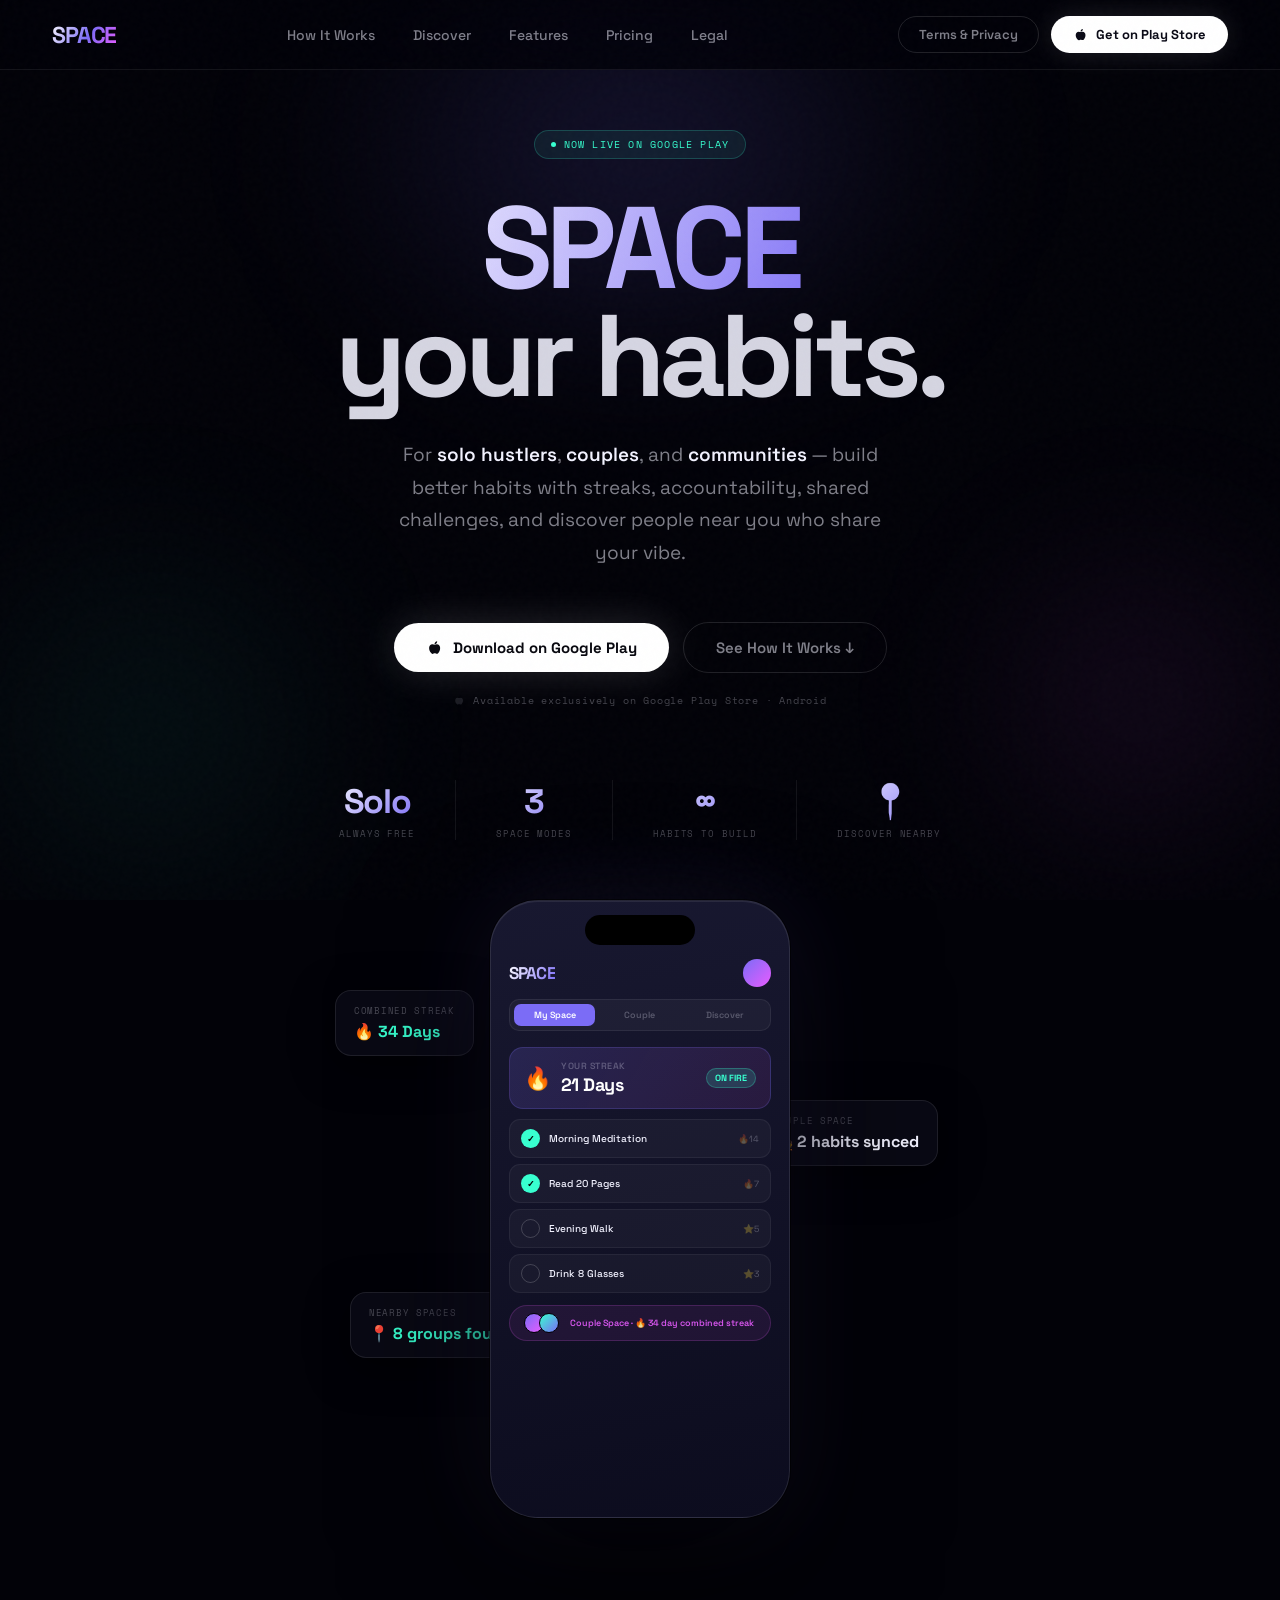
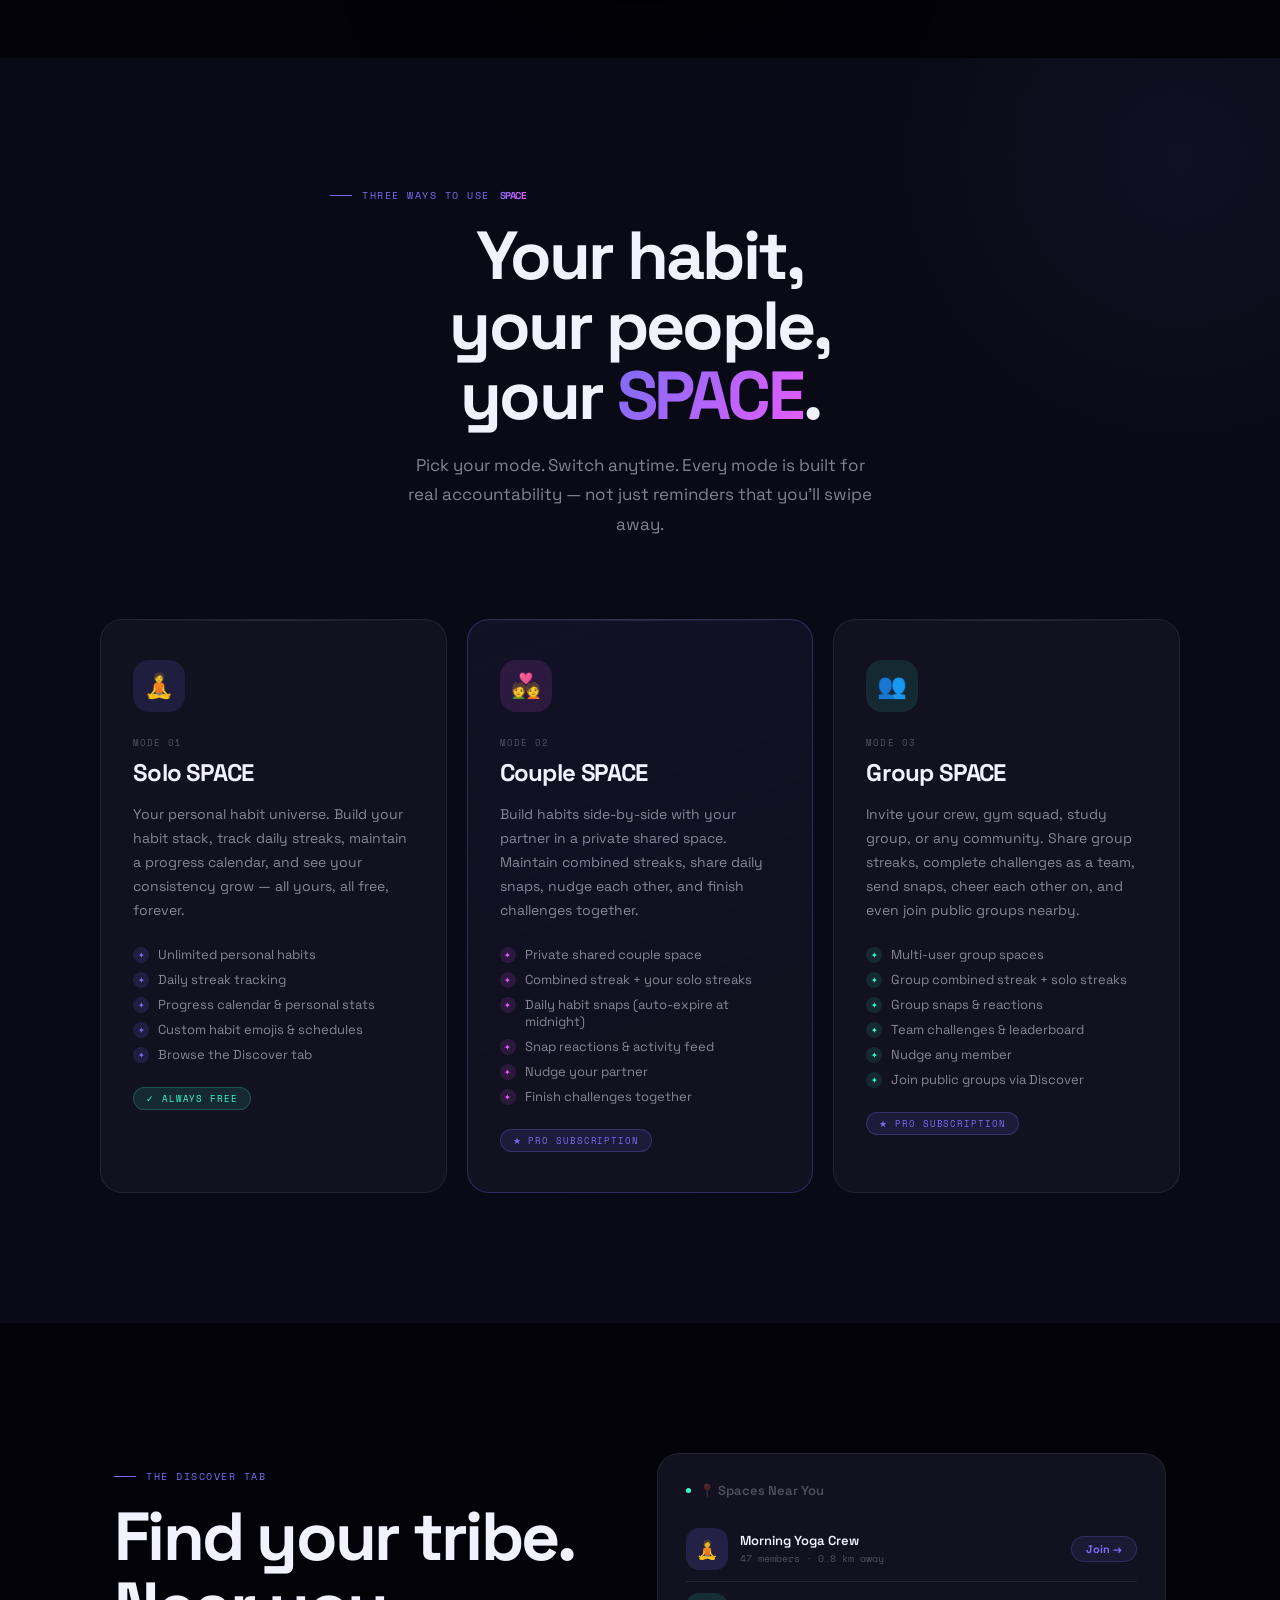
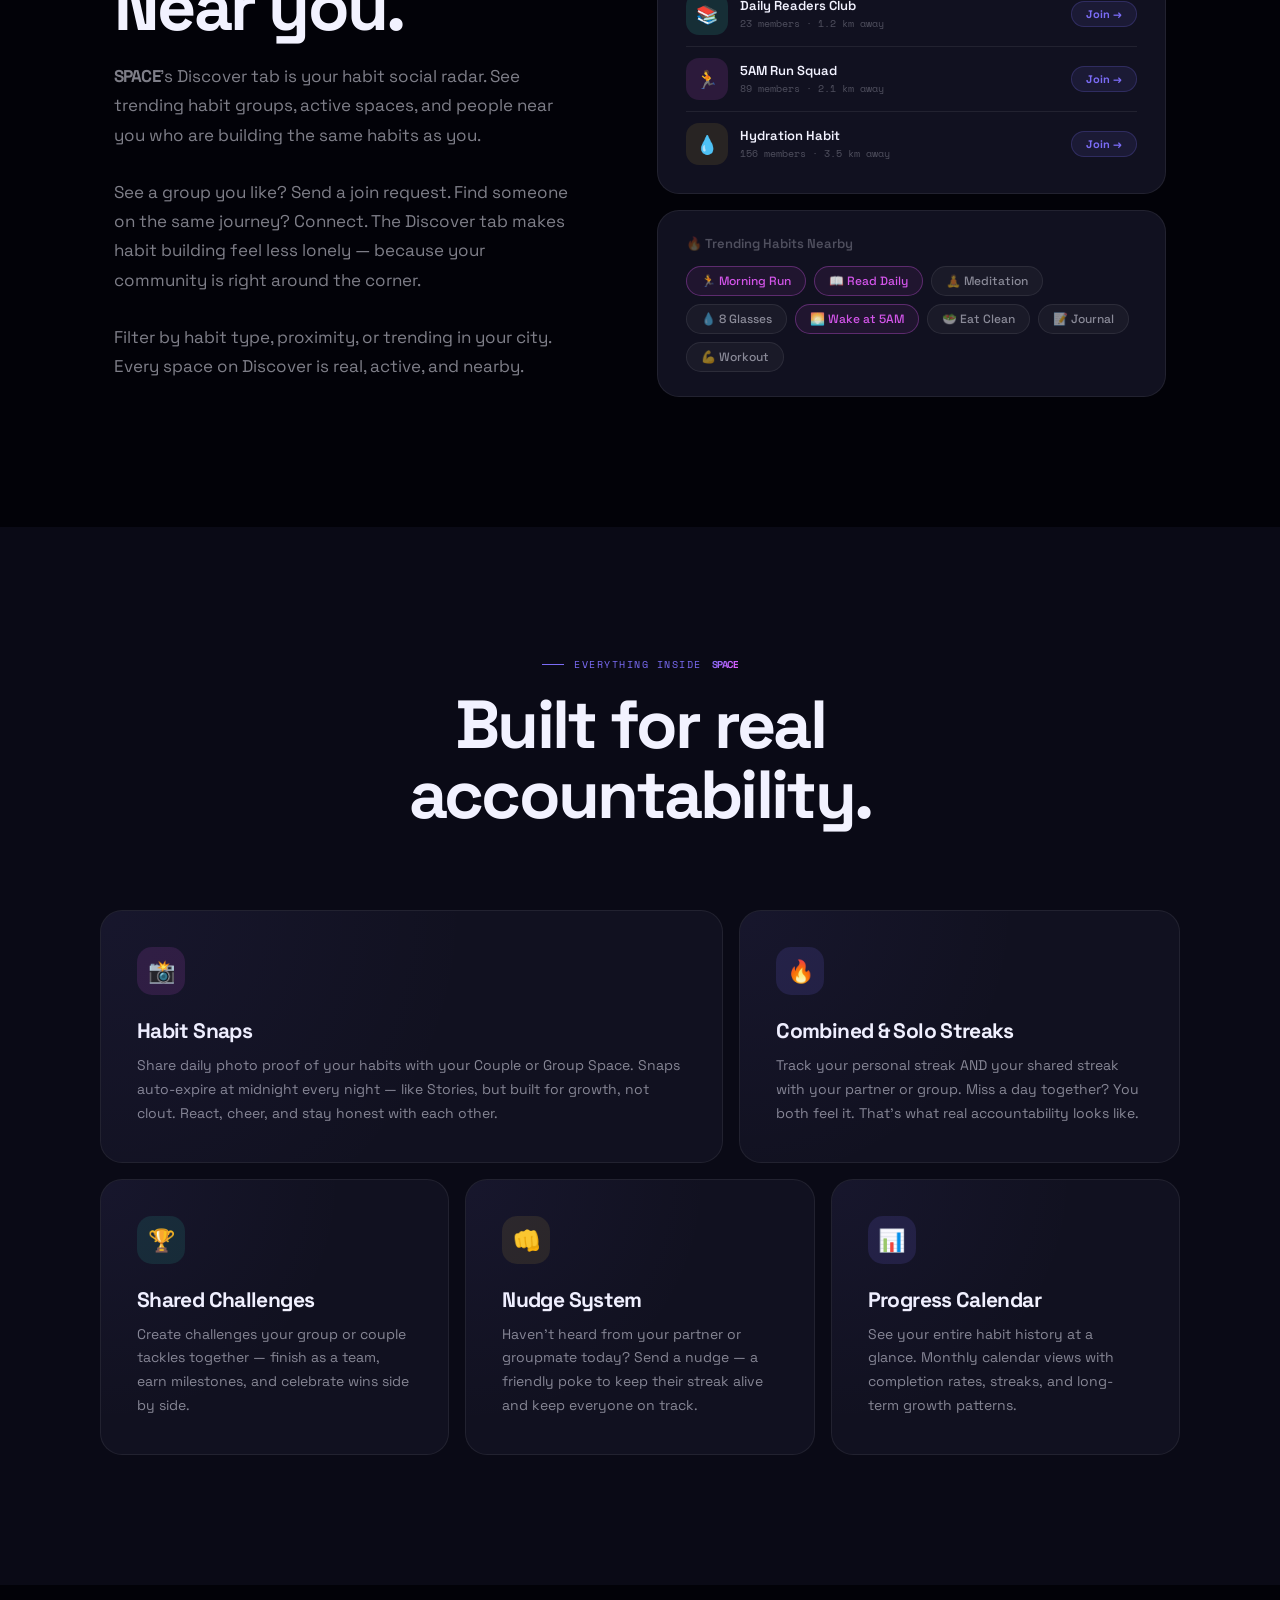
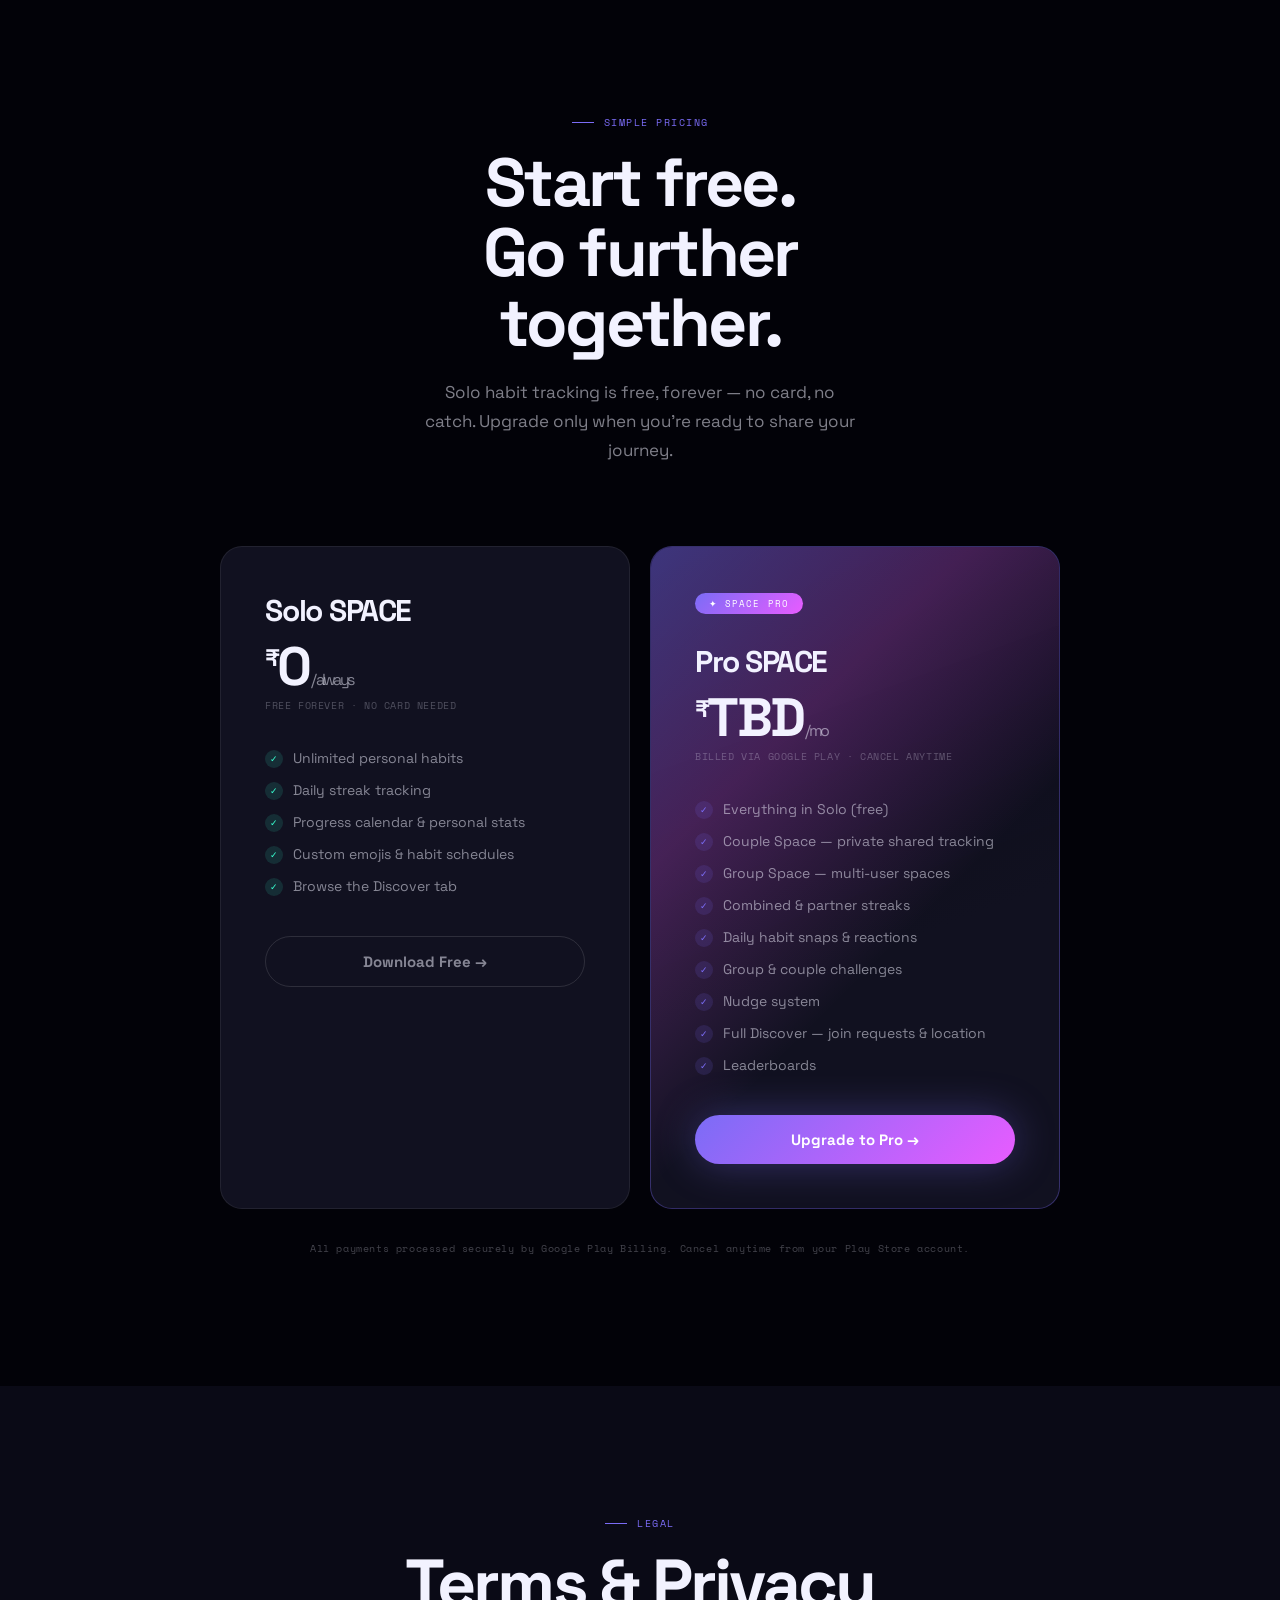
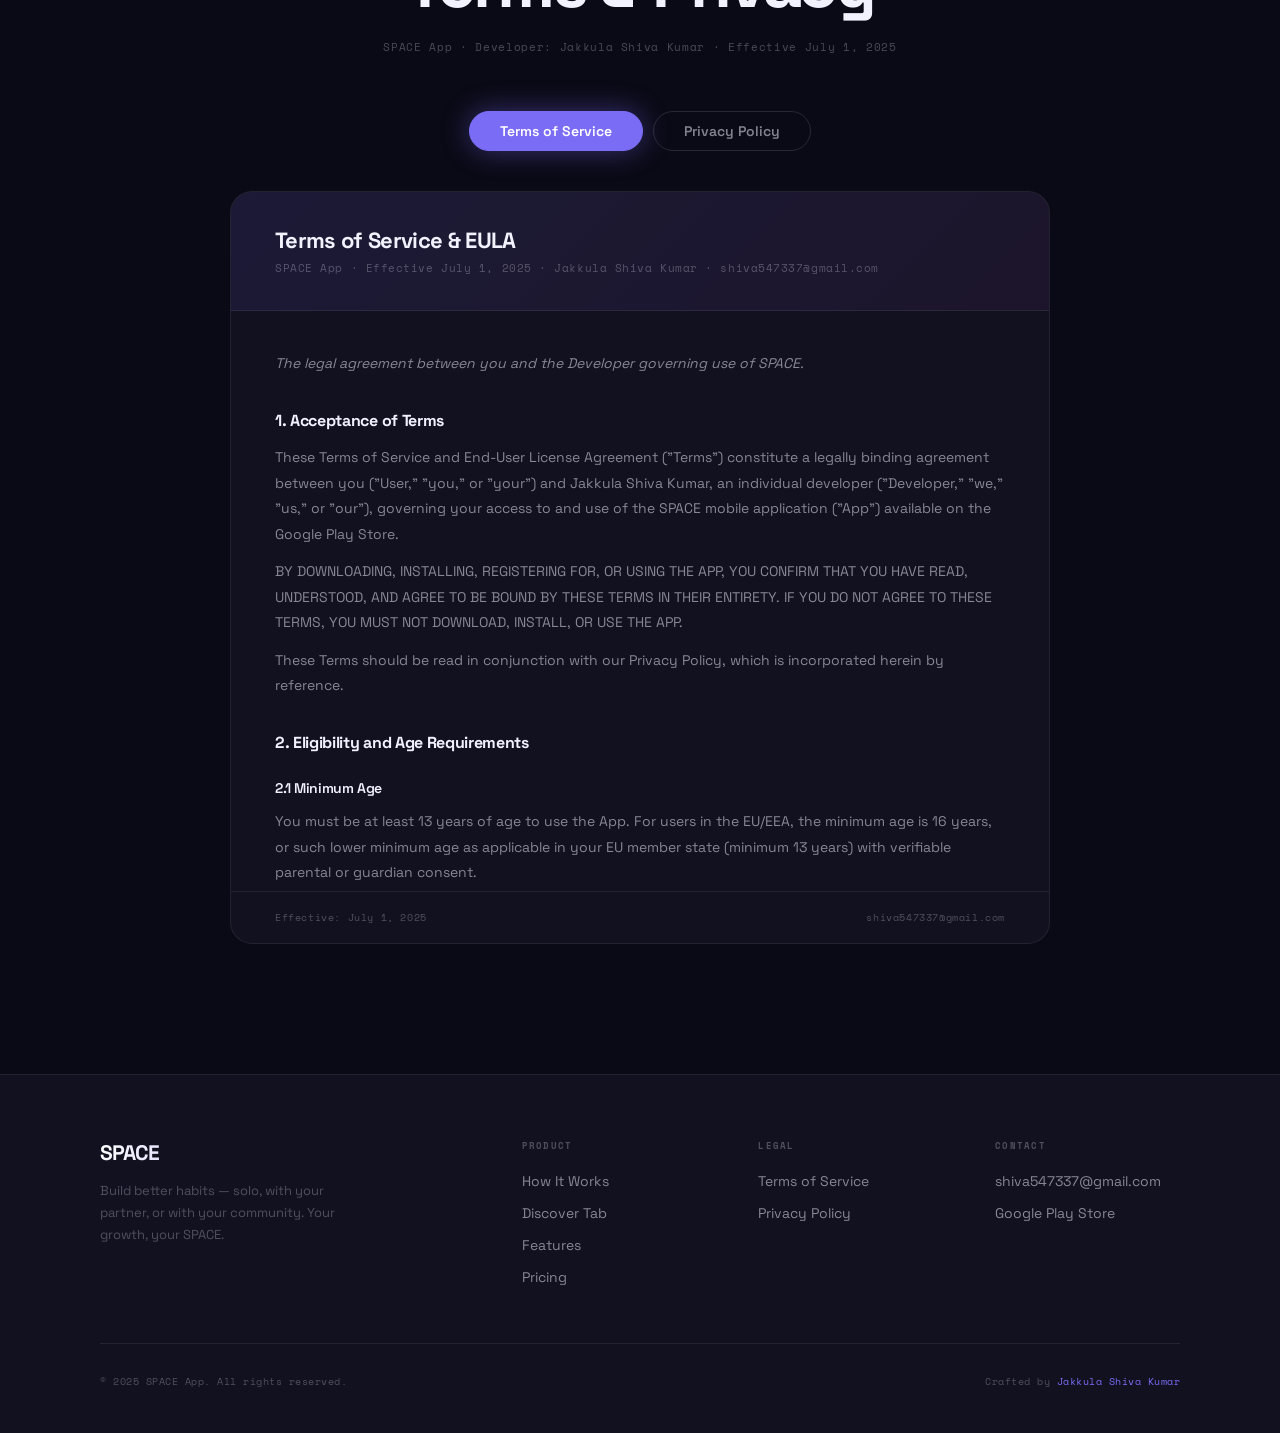
==== index.html @ 9d4ba974 "Update print statement from 'Hello' to 'Goodbye'" ====
<!DOCTYPE html>
<html lang="en">
<head>
<meta charset="UTF-8">
<meta name="viewport" content="width=device-width, initial-scale=1.0">
<title>SPACE — Your Habit Universe</title>
<link rel="preconnect" href="https://fonts.googleapis.com">
<link rel="preconnect" href="https://fonts.gstatic.com" crossorigin>
<link href="https://fonts.googleapis.com/css2?family=Space+Grotesk:wght@300;400;500;600;700&family=Space+Mono:ital,wght@0,400;0,700;1,400&display=swap" rel="stylesheet">
<style>
  :root {
    --bg: #020208;
    --surface: #0a0a16;
    --surface2: #111120;
    --surface3: #181828;
    --border: rgba(255,255,255,0.07);
    --border2: rgba(255,255,255,0.12);
    --text: #f2f2ff;
    --text-dim: rgba(242,242,255,0.52);
    --text-dimmer: rgba(242,242,255,0.28);
    --accent: #7b6cf6;
    --accent2: #e85cff;
    --accent3: #38ffd0;
    --gold: #f5c842;
    --radius: 22px;
    --nav-h: 70px;
  }
  *, *::before, *::after { box-sizing: border-box; margin: 0; padding: 0; }
  html { scroll-behavior: smooth; }
  body { background: var(--bg); color: var(--text); font-family: 'Space Grotesk', sans-serif; overflow-x: hidden; }
  body::after { content: ''; position: fixed; inset: 0; background-image: url("data:image/svg+xml,%3Csvg viewBox='0 0 200 200' xmlns='http://www.w3.org/2000/svg'%3E%3Cfilter id='n'%3E%3CfeTurbulence type='fractalNoise' baseFrequency='0.9' numOctaves='4' stitchTiles='stitch'/%3E%3C/filter%3E%3Crect width='100%25' height='100%25' filter='url(%23n)' opacity='0.04'/%3E%3C/svg%3E"); pointer-events: none; z-index: 9999; opacity: 0.45; }
  h1,h2,h3,h4 { font-family: 'Space Grotesk', sans-serif; letter-spacing: -0.03em; }
  .brand { font-family: 'Space Grotesk', sans-serif; font-weight: 700; letter-spacing: -0.05em; }
  .mono { font-family: 'Space Mono', monospace; }

  /* NAV */
  nav { position: fixed; top: 0; left: 0; right: 0; z-index: 800; height: var(--nav-h); display: flex; align-items: center; justify-content: space-between; padding: 0 52px; background: rgba(2,2,8,0.78); backdrop-filter: blur(28px) saturate(1.6); border-bottom: 1px solid var(--border); transition: background 0.3s; }
  .nav-logo { font-family: 'Space Grotesk', sans-serif; font-size: 23px; font-weight: 700; letter-spacing: -0.05em; text-decoration: none; background: linear-gradient(120deg,#fff 0%,var(--accent) 55%,var(--accent2) 100%); -webkit-background-clip: text; -webkit-text-fill-color: transparent; background-clip: text; }
  .nav-links { display: flex; gap: 38px; list-style: none; }
  .nav-links a { font-size: 14px; font-weight: 500; color: var(--text-dim); text-decoration: none; transition: color 0.2s; }
  .nav-links a:hover { color: var(--text); }
  .nav-right { display: flex; align-items: center; gap: 12px; }
  .btn-outline { font-family: 'Space Grotesk', sans-serif; font-size: 13px; font-weight: 600; color: var(--text-dim); background: transparent; border: 1px solid var(--border2); padding: 9px 20px; border-radius: 50px; cursor: pointer; text-decoration: none; transition: all 0.2s; }
  .btn-outline:hover { color: var(--text); border-color: rgba(255,255,255,0.28); }
  .btn-gplay { font-family: 'Space Grotesk', sans-serif; font-size: 13px; font-weight: 700; display: inline-flex; align-items: center; gap: 8px; background: #fff; color: #0a0a16; padding: 10px 22px; border-radius: 50px; text-decoration: none; border: none; cursor: pointer; transition: all 0.22s; box-shadow: 0 0 28px rgba(255,255,255,0.12); }
  .btn-gplay:hover { transform: translateY(-1px); box-shadow: 0 6px 36px rgba(255,255,255,0.2); }

  /* HERO */
  .hero { min-height: 100vh; display: flex; flex-direction: column; align-items: center; justify-content: center; text-align: center; padding: 130px 24px 60px; position: relative; overflow: hidden; }
  .orb { position: absolute; border-radius: 50%; filter: blur(80px); pointer-events: none; }
  .orb1 { width: 700px; height: 500px; top: -100px; left: 50%; transform: translateX(-50%); background: radial-gradient(ellipse, rgba(123,108,246,0.18) 0%, transparent 70%); }
  .orb2 { width: 500px; height: 500px; bottom: -80px; left: -100px; background: radial-gradient(circle, rgba(56,255,208,0.07) 0%, transparent 70%); }
  .orb3 { width: 400px; height: 400px; bottom: 0; right: -60px; background: radial-gradient(circle, rgba(232,92,255,0.1) 0%, transparent 70%); }
  .hero-pill { display: inline-flex; align-items: center; gap: 8px; font-family: 'Space Mono', monospace; font-size: 10px; letter-spacing: 0.12em; text-transform: uppercase; color: var(--accent3); background: rgba(56,255,208,0.07); border: 1px solid rgba(56,255,208,0.2); padding: 6px 16px; border-radius: 50px; margin-bottom: 36px; animation: fadeUp 0.7s ease both; }
  .hero-pill .blink { width: 5px; height: 5px; border-radius: 50%; background: var(--accent3); animation: blink 2s ease infinite; }
  .hero-h1 { font-family: 'Space Grotesk', sans-serif; font-size: clamp(58px, 9.5vw, 116px); font-weight: 700; line-height: 0.93; letter-spacing: -0.05em; margin-bottom: 28px; animation: fadeUp 0.7s 0.08s ease both; }
  .hero-h1 .word-space { font-family: 'Space Grotesk', sans-serif; font-weight: 700; display: block; background: linear-gradient(110deg,#fff 0%,var(--accent) 45%,var(--accent2) 80%,var(--accent3) 100%); background-size: 200% auto; -webkit-background-clip: text; -webkit-text-fill-color: transparent; background-clip: text; animation: shimmer 5s linear infinite; }
  .hero-h1 .word-rest { display: block; color: rgba(242,242,255,0.88); }
  .hero-sub { font-family: 'Space Grotesk', sans-serif; font-size: clamp(16px, 2vw, 19px); font-weight: 400; color: var(--text-dim); line-height: 1.72; max-width: 520px; margin-bottom: 52px; animation: fadeUp 0.7s 0.16s ease both; }
  .hero-sub strong { color: var(--text); font-weight: 600; }
  .hero-actions { display: flex; align-items: center; gap: 14px; flex-wrap: wrap; justify-content: center; animation: fadeUp 0.7s 0.22s ease both; margin-bottom: 20px; }
  .btn-hero-main { display: inline-flex; align-items: center; gap: 10px; font-family: 'Space Grotesk', sans-serif; font-size: 15px; font-weight: 700; background: #fff; color: #08080f; padding: 15px 32px; border-radius: 50px; text-decoration: none; border: none; cursor: pointer; transition: all 0.22s; box-shadow: 0 0 40px rgba(255,255,255,0.14); }
  .btn-hero-main:hover { transform: translateY(-2px); box-shadow: 0 8px 48px rgba(255,255,255,0.22); }
  .btn-hero-ghost { display: inline-flex; align-items: center; gap: 8px; font-family: 'Space Grotesk', sans-serif; font-size: 15px; font-weight: 600; color: var(--text-dim); background: transparent; border: 1px solid var(--border2); padding: 15px 32px; border-radius: 50px; text-decoration: none; cursor: pointer; transition: all 0.2s; }
  .btn-hero-ghost:hover { color: var(--text); border-color: rgba(255,255,255,0.25); }
  .platform-note { font-family: 'Space Mono', monospace; font-size: 10px; color: var(--text-dimmer); letter-spacing: 0.08em; animation: fadeUp 0.7s 0.28s ease both; margin-bottom: 72px; display: flex; align-items: center; gap: 8px; }
  .hero-stats { display: flex; align-items: center; animation: fadeUp 0.7s 0.34s ease both; }
  .hstat { text-align: center; padding: 0 40px; }
  .hstat:not(:last-child) { border-right: 1px solid var(--border); }
  .hstat-num { font-family: 'Space Grotesk', sans-serif; font-size: 34px; font-weight: 700; letter-spacing: -0.04em; background: linear-gradient(135deg,var(--text),var(--accent)); -webkit-background-clip: text; -webkit-text-fill-color: transparent; background-clip: text; margin-bottom: 4px; }
  .hstat-label { font-family: 'Space Mono', monospace; font-size: 9px; color: var(--text-dimmer); letter-spacing: 0.1em; text-transform: uppercase; }

  /* PHONE SHOWCASE */
  .showcase { padding: 0 24px 140px; display: flex; justify-content: center; position: relative; overflow: visible; }
  .showcase-wrap { position: relative; width: 300px; }
  .phone { width: 300px; height: 618px; background: linear-gradient(170deg,#181830 0%,#0c0c1e 100%); border-radius: 48px; border: 1.5px solid rgba(255,255,255,0.1); box-shadow: 0 0 0 1px rgba(0,0,0,0.6), 0 50px 140px rgba(0,0,0,0.85), 0 0 100px rgba(123,108,246,0.12), inset 0 1px 0 rgba(255,255,255,0.08); overflow: hidden; position: relative; animation: floatPhone 7s ease-in-out infinite; }
  .notch { position: absolute; top: 14px; left: 50%; transform: translateX(-50%); width: 110px; height: 30px; background: #000; border-radius: 20px; z-index: 10; }
  .screen { padding: 58px 18px 20px; height: 100%; display: flex; flex-direction: column; gap: 10px; }
  .s-topbar { display: flex; align-items: center; justify-content: space-between; margin-bottom: 2px; }
  .s-logo { font-family: 'Space Grotesk', sans-serif; font-size: 17px; font-weight: 700; letter-spacing: -0.05em; background: linear-gradient(120deg,#fff,var(--accent)); -webkit-background-clip: text; -webkit-text-fill-color: transparent; background-clip: text; }
  .s-av { width: 28px; height: 28px; border-radius: 50%; background: linear-gradient(135deg,var(--accent),var(--accent2)); }
  .s-tabs { display: flex; gap: 4px; background: rgba(255,255,255,0.04); border: 1px solid var(--border); border-radius: 10px; padding: 4px; margin-bottom: 6px; }
  .s-tab { flex: 1; text-align: center; font-size: 9px; font-weight: 600; padding: 5px 0; border-radius: 7px; color: var(--text-dimmer); }
  .s-tab.active { background: var(--accent); color: #fff; }
  .s-streak { display: flex; align-items: center; gap: 10px; background: linear-gradient(120deg,rgba(123,108,246,0.18),rgba(232,92,255,0.1)); border: 1px solid rgba(123,108,246,0.22); border-radius: 14px; padding: 12px 14px; }
  .s-streak-icon { font-size: 22px; }
  .s-streak-text { flex: 1; }
  .s-streak-label { font-size: 9px; color: var(--text-dimmer); font-weight: 600; letter-spacing: 0.06em; margin-bottom: 1px; }
  .s-streak-val { font-family: 'Space Grotesk', sans-serif; font-size: 18px; font-weight: 700; color: #fff; letter-spacing: -0.03em; }
  .s-streak-badge { font-size: 9px; font-weight: 700; background: rgba(56,255,208,0.15); color: var(--accent3); border: 1px solid rgba(56,255,208,0.25); padding: 3px 8px; border-radius: 20px; }
  .s-habits { display: flex; flex-direction: column; gap: 6px; }
  .s-habit { display: flex; align-items: center; gap: 9px; background: rgba(255,255,255,0.035); border: 1px solid rgba(255,255,255,0.055); border-radius: 11px; padding: 9px 11px; }
  .s-hcheck { width: 19px; height: 19px; border-radius: 50%; display: flex; align-items: center; justify-content: center; font-size: 9px; flex-shrink: 0; }
  .s-hcheck.done { background: var(--accent3); color: #000; font-weight: 700; }
  .s-hcheck.todo { border: 1.5px solid rgba(255,255,255,0.18); }
  .s-hname { font-size: 10px; font-weight: 500; flex: 1; }
  .s-hstreak { font-size: 9px; color: var(--text-dimmer); }
  .s-couple { display: flex; align-items: center; gap: 8px; background: rgba(232,92,255,0.08); border: 1px solid rgba(232,92,255,0.18); border-radius: 50px; padding: 7px 14px; margin-top: 2px; }
  .s-cavs { display: flex; }
  .s-cav { width: 20px; height: 20px; border-radius: 50%; border: 1.5px solid var(--bg); margin-right: -5px; }
  .cav1 { background: linear-gradient(135deg,var(--accent),var(--accent2)); }
  .cav2 { background: linear-gradient(135deg,var(--accent3),var(--accent)); }
  .s-ctext { font-size: 9px; color: rgba(232,92,255,0.9); font-weight: 600; margin-left: 8px; }
  .fc { position: absolute; background: rgba(10,10,22,0.92); backdrop-filter: blur(20px); border: 1px solid rgba(255,255,255,0.09); border-radius: 16px; padding: 13px 18px; white-space: nowrap; box-shadow: 0 10px 40px rgba(0,0,0,0.5); }
  .fc-l { font-family: 'Space Mono', monospace; font-size: 9px; color: var(--text-dimmer); letter-spacing: 0.08em; margin-bottom: 4px; text-transform: uppercase; }
  .fc-v { font-family: 'Space Grotesk', sans-serif; font-size: 16px; font-weight: 700; color: var(--text); }
  .fc-v .em { color: var(--accent3); }
  .fc-v .emp { color: var(--accent2); }
  .fc1 { left: -155px; top: 90px; animation: floatPhone 5s 0.4s ease-in-out infinite; }
  .fc2 { right: -148px; top: 200px; animation: floatPhone 5.5s 0.9s ease-in-out infinite; }
  .fc3 { left: -140px; bottom: 160px; animation: floatPhone 6s 1.4s ease-in-out infinite; }

  /* SECTION SHARED */
  .section-tag { font-family: 'Space Mono', monospace; font-size: 10px; letter-spacing: 0.15em; text-transform: uppercase; color: var(--accent); display: flex; align-items: center; gap: 10px; margin-bottom: 18px; }
  .section-tag::before { content: ''; width: 22px; height: 1px; background: var(--accent); display: block; }
  .section-h { font-family: 'Space Grotesk', sans-serif; font-size: clamp(36px, 5.5vw, 68px); font-weight: 700; line-height: 1.03; letter-spacing: -0.04em; margin-bottom: 20px; }
  .section-p { font-family: 'Space Grotesk', sans-serif; font-size: 17px; line-height: 1.72; color: var(--text-dim); }
  .reveal { opacity: 0; transform: translateY(28px); transition: opacity 0.85s ease, transform 0.85s ease; }
  .reveal.in { opacity: 1; transform: translateY(0); }

  /* MODES */
  .modes { padding: 130px 24px; background: var(--surface); position: relative; overflow: hidden; }
  .modes::before { content: ''; position: absolute; top: -200px; right: -200px; width: 600px; height: 600px; border-radius: 50%; background: radial-gradient(circle,rgba(123,108,246,0.06) 0%,transparent 70%); pointer-events: none; }
  .modes-header { text-align: center; max-width: 620px; margin: 0 auto 80px; }
  .modes-grid { display: grid; grid-template-columns: repeat(3, 1fr); gap: 20px; max-width: 1080px; margin: 0 auto; }
  .mode-card { background: var(--surface2); border: 1px solid var(--border); border-radius: var(--radius); padding: 40px 32px; position: relative; overflow: hidden; transition: border-color 0.3s, transform 0.3s; }
  .mode-card:hover { border-color: rgba(123,108,246,0.28); transform: translateY(-3px); }
  .mode-card::after { content: ''; position: absolute; top: 0; left: 0; right: 0; height: 1px; background: linear-gradient(90deg,transparent,rgba(255,255,255,0.1),transparent); }
  .mode-card.featured { border-color: rgba(123,108,246,0.3); background: linear-gradient(160deg,rgba(123,108,246,0.07) 0%,var(--surface2) 70%); }
  .mode-icon { width: 52px; height: 52px; border-radius: 16px; display: flex; align-items: center; justify-content: center; font-size: 24px; margin-bottom: 24px; }
  .mi-p { background: rgba(123,108,246,0.14); }
  .mi-c { background: rgba(232,92,255,0.12); }
  .mi-g { background: rgba(56,255,208,0.1); }
  .mode-tag { font-family: 'Space Mono', monospace; font-size: 9px; letter-spacing: 0.12em; text-transform: uppercase; color: var(--text-dimmer); margin-bottom: 8px; }
  .mode-name { font-family: 'Space Grotesk', sans-serif; font-size: 24px; font-weight: 700; letter-spacing: -0.03em; margin-bottom: 14px; }
  .mode-desc { font-family: 'Space Grotesk', sans-serif; font-size: 14px; line-height: 1.72; color: var(--text-dim); margin-bottom: 24px; }
  .mode-features { list-style: none; display: flex; flex-direction: column; gap: 8px; }
  .mode-features li { display: flex; align-items: flex-start; gap: 9px; font-size: 13px; color: var(--text-dim); }
  .mf-dot { width: 16px; height: 16px; border-radius: 50%; display: flex; align-items: center; justify-content: center; font-size: 8px; flex-shrink: 0; margin-top: 1px; }
  .mf-dot.a { background: rgba(123,108,246,0.15); color: var(--accent); }
  .mf-dot.b { background: rgba(232,92,255,0.12); color: var(--accent2); }
  .mf-dot.c { background: rgba(56,255,208,0.1); color: var(--accent3); }
  .mode-badge { display: inline-block; font-family: 'Space Mono', monospace; font-size: 9px; letter-spacing: 0.1em; text-transform: uppercase; padding: 4px 12px; border-radius: 50px; margin-top: 24px; }
  .mb-free { background: rgba(56,255,208,0.1); color: var(--accent3); border: 1px solid rgba(56,255,208,0.2); }
  .mb-pro { background: rgba(123,108,246,0.12); color: var(--accent); border: 1px solid rgba(123,108,246,0.25); }

  /* DISCOVER */
  .discover { padding: 130px 24px; max-width: 1100px; margin: 0 auto; }
  .discover-inner { display: grid; grid-template-columns: 1fr 1.1fr; gap: 80px; align-items: center; }
  .disc-card { background: var(--surface2); border: 1px solid var(--border); border-radius: var(--radius); padding: 28px; margin-bottom: 16px; }
  .disc-card-title { font-family: 'Space Grotesk', sans-serif; font-size: 13px; font-weight: 600; color: var(--text-dimmer); margin-bottom: 18px; display: flex; align-items: center; gap: 8px; }
  .disc-dot { width: 5px; height: 5px; border-radius: 50%; background: var(--accent3); animation: blink 2s infinite; }
  .disc-row { display: flex; align-items: center; gap: 12px; padding: 11px 0; border-bottom: 1px solid var(--border); }
  .disc-row:last-child { border-bottom: none; padding-bottom: 0; }
  .disc-av { width: 42px; height: 42px; border-radius: 13px; display: flex; align-items: center; justify-content: center; font-size: 18px; flex-shrink: 0; }
  .da1 { background: rgba(123,108,246,0.18); }
  .da2 { background: rgba(56,255,208,0.12); }
  .da3 { background: rgba(232,92,255,0.12); }
  .da4 { background: rgba(245,200,66,0.1); }
  .disc-info { flex: 1; }
  .disc-name { font-size: 13px; font-weight: 600; margin-bottom: 2px; }
  .disc-meta { font-size: 10px; color: var(--text-dimmer); font-family: 'Space Mono', monospace; }
  .disc-join { font-family: 'Space Grotesk', sans-serif; font-size: 11px; font-weight: 700; color: var(--accent); background: rgba(123,108,246,0.1); border: 1px solid rgba(123,108,246,0.22); padding: 5px 14px; border-radius: 50px; cursor: pointer; transition: all 0.2s; }
  .disc-join:hover { background: rgba(123,108,246,0.2); }
  .trend-card { background: var(--surface2); border: 1px solid var(--border); border-radius: var(--radius); padding: 24px 28px; }
  .trend-title { font-family: 'Space Grotesk', sans-serif; font-size: 13px; font-weight: 600; color: var(--text-dimmer); margin-bottom: 14px; }
  .trend-chips { display: flex; flex-wrap: wrap; gap: 8px; }
  .chip { font-size: 12px; font-weight: 500; background: rgba(255,255,255,0.04); border: 1px solid rgba(255,255,255,0.08); padding: 6px 14px; border-radius: 50px; color: var(--text-dim); transition: all 0.2s; cursor: pointer; }
  .chip:hover { border-color: rgba(123,108,246,0.35); color: var(--text); }
  .chip.hot { border-color: rgba(232,92,255,0.3); color: rgba(232,92,255,0.9); background: rgba(232,92,255,0.07); }

  /* FEATURES BENTO */
  .features { padding: 130px 24px; background: var(--surface); }
  .features-header { text-align: center; max-width: 600px; margin: 0 auto 80px; }
  .bento { display: grid; grid-template-columns: repeat(12, 1fr); gap: 16px; max-width: 1080px; margin: 0 auto; }
  .bc { background: var(--surface2); border: 1px solid var(--border); border-radius: var(--radius); padding: 36px; position: relative; overflow: hidden; transition: border-color 0.3s, transform 0.3s; }
  .bc:hover { border-color: rgba(123,108,246,0.3); transform: translateY(-2px); }
  .bc::before { content: ''; position: absolute; inset: 0; background: radial-gradient(circle at 0% 0%,rgba(123,108,246,0.06) 0%,transparent 55%); pointer-events: none; }
  .bc1 { grid-column: span 7; }
  .bc2 { grid-column: span 5; }
  .bc3 { grid-column: span 4; }
  .bc4 { grid-column: span 4; }
  .bc5 { grid-column: span 4; }
  .bc-icon { width: 48px; height: 48px; border-radius: 15px; display: flex; align-items: center; justify-content: center; font-size: 22px; margin-bottom: 22px; }
  .bi-v { background: rgba(123,108,246,0.14); }
  .bi-p { background: rgba(232,92,255,0.12); }
  .bi-t { background: rgba(56,255,208,0.1); }
  .bi-g { background: rgba(245,200,66,0.1); }
  .bc-title { font-family: 'Space Grotesk', sans-serif; font-size: 21px; font-weight: 700; letter-spacing: -0.03em; margin-bottom: 10px; }
  .bc-desc { font-family: 'Space Grotesk', sans-serif; font-size: 14px; line-height: 1.7; color: var(--text-dim); }

  /* PRICING */
  .pricing { padding: 130px 24px; background: var(--bg); }
  .pricing-header { text-align: center; max-width: 560px; margin: 0 auto 80px; }
  .pricing-grid { display: grid; grid-template-columns: 1fr 1fr; gap: 20px; max-width: 840px; margin: 0 auto; }
  .pcard { background: var(--surface2); border: 1px solid var(--border); border-radius: var(--radius); padding: 44px; position: relative; overflow: hidden; transition: all 0.3s; }
  .pcard.pro { border-color: rgba(123,108,246,0.35); background: linear-gradient(160deg,rgba(123,108,246,0.07) 0%,var(--surface2) 60%); }
  .pcard.pro::before { content: ''; position: absolute; inset: -1px; border-radius: var(--radius); background: linear-gradient(135deg,rgba(123,108,246,0.45),rgba(232,92,255,0.25),transparent 60%); z-index: -1; }
  .pcard-badge { display: inline-block; font-family: 'Space Mono', monospace; font-size: 9px; letter-spacing: 0.12em; text-transform: uppercase; background: linear-gradient(135deg,var(--accent),var(--accent2)); color: #fff; padding: 4px 14px; border-radius: 50px; margin-bottom: 28px; }
  .pcard-name { font-family: 'Space Grotesk', sans-serif; font-size: 30px; font-weight: 700; letter-spacing: -0.04em; margin-bottom: 10px; }
  .pcard-price { font-family: 'Space Grotesk', sans-serif; font-size: 54px; font-weight: 700; letter-spacing: -0.05em; line-height: 1; margin-bottom: 4px; }
  .pcard-price sup { font-size: 24px; vertical-align: super; }
  .pcard-price .pnote { font-size: 16px; font-weight: 400; color: var(--text-dim); }
  .pcard-period { font-family: 'Space Mono', monospace; font-size: 10px; color: var(--text-dimmer); letter-spacing: 0.06em; margin-bottom: 36px; }
  .pcard-list { list-style: none; display: flex; flex-direction: column; gap: 13px; margin-bottom: 40px; }
  .pcard-list li { display: flex; align-items: flex-start; gap: 10px; font-size: 14px; color: var(--text-dim); }
  .pl-check { width: 18px; height: 18px; border-radius: 50%; display: flex; align-items: center; justify-content: center; font-size: 9px; flex-shrink: 0; margin-top: 1px; }
  .pl-check.f { background: rgba(56,255,208,0.12); color: var(--accent3); }
  .pl-check.p { background: rgba(123,108,246,0.14); color: var(--accent); }
  .btn-plan-f { display: block; text-align: center; font-family: 'Space Grotesk', sans-serif; font-size: 15px; font-weight: 700; color: var(--text-dim); border: 1px solid var(--border2); padding: 15px; border-radius: 50px; text-decoration: none; cursor: pointer; transition: all 0.2s; background: transparent; width: 100%; }
  .btn-plan-f:hover { color: var(--text); border-color: rgba(255,255,255,0.28); }
  .btn-plan-p { display: block; text-align: center; font-family: 'Space Grotesk', sans-serif; font-size: 15px; font-weight: 700; color: #fff; background: linear-gradient(135deg,var(--accent),var(--accent2)); padding: 15px; border-radius: 50px; text-decoration: none; cursor: pointer; border: none; transition: all 0.2s; width: 100%; box-shadow: 0 0 40px rgba(123,108,246,0.35); }
  .btn-plan-p:hover { transform: translateY(-1px); box-shadow: 0 6px 48px rgba(123,108,246,0.5); }
  .pricing-note { text-align: center; margin-top: 32px; font-family: 'Space Mono', monospace; font-size: 10px; color: var(--text-dimmer); letter-spacing: 0.06em; }

  /* LEGAL */
  #legal { padding: 130px 24px; background: var(--surface); }
  .legal-header { text-align: center; margin-bottom: 56px; }
  .legal-meta { font-family: 'Space Mono', monospace; font-size: 11px; color: var(--text-dimmer); margin-top: 14px; letter-spacing: 0.06em; }
  .legal-tabs { display: flex; gap: 10px; justify-content: center; margin-bottom: 40px; }
  .ltab { font-family: 'Space Grotesk', sans-serif; font-size: 14px; font-weight: 600; padding: 10px 30px; border-radius: 50px; border: 1px solid var(--border2); background: transparent; color: var(--text-dim); cursor: pointer; transition: all 0.2s; }
  .ltab.active { background: var(--accent); border-color: var(--accent); color: #fff; box-shadow: 0 0 28px rgba(123,108,246,0.4); }
  .lpanel { display: none; max-width: 820px; margin: 0 auto; background: var(--surface2); border: 1px solid var(--border); border-radius: var(--radius); overflow: hidden; }
  .lpanel.active { display: block; }
  .lpanel-head { padding: 34px 44px; background: linear-gradient(135deg,rgba(123,108,246,0.1),rgba(232,92,255,0.05)); border-bottom: 1px solid var(--border); }
  .lpanel-title { font-family: 'Space Grotesk', sans-serif; font-size: 22px; font-weight: 700; letter-spacing: -0.03em; margin-bottom: 6px; }
  .lpanel-sub { font-family: 'Space Mono', monospace; font-size: 11px; color: var(--text-dimmer); letter-spacing: 0.05em; }
  .lpanel-body { padding: 40px 44px; max-height: 580px; overflow-y: auto; font-size: 14px; line-height: 1.82; color: var(--text-dim); font-family: 'Space Grotesk', sans-serif; }
  .lpanel-body::-webkit-scrollbar { width: 3px; }
  .lpanel-body::-webkit-scrollbar-track { background: transparent; }
  .lpanel-body::-webkit-scrollbar-thumb { background: var(--accent); border-radius: 2px; }
  .lpanel-body h2 { font-family: 'Space Grotesk', sans-serif; font-size: 16px; font-weight: 700; color: var(--text); margin: 30px 0 10px; letter-spacing: -0.02em; }
  .lpanel-body h3 { font-family: 'Space Grotesk', sans-serif; font-size: 14px; font-weight: 600; color: var(--text); margin: 18px 0 8px; }
  .lpanel-body p { margin-bottom: 12px; }
  .lpanel-body ul { padding-left: 20px; margin-bottom: 12px; }
  .lpanel-body li { margin-bottom: 6px; }
  .lpanel-body strong { color: var(--text); }
  .lpanel-foot { padding: 18px 44px; border-top: 1px solid var(--border); display: flex; align-items: center; justify-content: space-between; }
  .lpanel-foot span { font-family: 'Space Mono', monospace; font-size: 10px; color: var(--text-dimmer); letter-spacing: 0.06em; }

  /* FOOTER */
  footer { background: var(--surface2); border-top: 1px solid var(--border); padding: 64px 52px 44px; }
  .footer-grid { display: grid; grid-template-columns: 2fr 1fr 1fr 1fr; gap: 52px; max-width: 1080px; margin: 0 auto 56px; }
  .f-logo { font-family: 'Space Grotesk', sans-serif; font-size: 21px; font-weight: 700; letter-spacing: -0.05em; background: linear-gradient(120deg,#fff,var(--accent)); -webkit-background-clip: text; -webkit-text-fill-color: transparent; background-clip: text; display: block; margin-bottom: 14px; text-decoration: none; }
  .f-tagline { font-family: 'Space Grotesk', sans-serif; font-size: 13px; color: var(--text-dimmer); line-height: 1.7; max-width: 240px; }
  .f-col h5 { font-family: 'Space Mono', monospace; font-size: 9px; letter-spacing: 0.14em; text-transform: uppercase; color: var(--text-dimmer); margin-bottom: 18px; }
  .f-col ul { list-style: none; display: flex; flex-direction: column; gap: 11px; }
  .f-col a { font-family: 'Space Grotesk', sans-serif; font-size: 14px; color: var(--text-dim); text-decoration: none; transition: color 0.2s; }
  .f-col a:hover { color: var(--text); }
  .footer-bottom { max-width: 1080px; margin: 0 auto; display: flex; align-items: center; justify-content: space-between; border-top: 1px solid var(--border); padding-top: 30px; }
  .f-copy, .f-dev { font-family: 'Space Mono', monospace; font-size: 10px; color: var(--text-dimmer); letter-spacing: 0.05em; }
  .f-dev span { color: var(--accent); }

  /* ANIMATIONS */
  @keyframes fadeUp { from { opacity: 0; transform: translateY(22px); } to { opacity: 1; transform: translateY(0); } }
  @keyframes floatPhone { 0%,100% { transform: translateY(0px); } 50% { transform: translateY(-14px); } }
  @keyframes blink { 0%,100% { opacity: 1; } 50% { opacity: 0.3; } }
  @keyframes shimmer { 0% { background-position: 0% center; } 100% { background-position: 200% center; } }

  /* RESPONSIVE */
  @media (max-width: 900px) {
    nav { padding: 0 22px; }
    .nav-links { display: none; }
    .modes-grid, .discover-inner, .pricing-grid { grid-template-columns: 1fr; }
    .bento { grid-template-columns: 1fr; }
    .bc1,.bc2,.bc3,.bc4,.bc5 { grid-column: span 1; }
    .footer-grid { grid-template-columns: 1fr 1fr; }
    .footer-bottom { flex-direction: column; gap: 12px; text-align: center; }
    .fc1,.fc2,.fc3 { display: none; }
    .hstat { padding: 0 20px; }
    .lpanel-head, .lpanel-body, .lpanel-foot { padding-left: 24px; padding-right: 24px; }
  }
</style>
</head>
<body>

<!-- NAV -->
<nav id="nav">
  <a href="#" class="nav-logo brand">SPACE</a>
  <ul class="nav-links">
    <li><a href="#modes">How It Works</a></li>
    <li><a href="#discover">Discover</a></li>
    <li><a href="#features">Features</a></li>
    <li><a href="#pricing">Pricing</a></li>
    <li><a href="#legal">Legal</a></li>
  </ul>
  <div class="nav-right">
    <a href="#legal" class="btn-outline">Terms &amp; Privacy</a>
    <a href="https://play.google.com/store" target="_blank" class="btn-gplay">
      <svg width="15" height="15" viewBox="0 0 24 24" fill="currentColor"><path d="M17.05 20.28c-.98.95-2.05.8-3.08.35-1.09-.46-2.09-.48-3.24 0-1.44.62-2.2.44-3.06-.35C2.79 15.25 3.51 7.7 9.05 7.4c1.39.07 2.35.74 3.15.75.8-.01 1.75-.69 3.15-.75 5.5.3 6.21 7.85 1.7 12.88zM12.03 7.25c-.15-2.23 1.66-4.07 3.74-4.25.29 2.58-2.34 4.5-3.74 4.25z"/></svg>
      Get on Play Store
    </a>
  </div>
</nav>

<!-- HERO -->
<section class="hero">
  <div class="orb orb1"></div>
  <div class="orb orb2"></div>
  <div class="orb orb3"></div>

  <div class="hero-pill"><span class="blink"></span>Now Live on Google Play</div>

  <h1 class="hero-h1">
    <span class="word-space brand">SPACE</span>
    <span class="word-rest">your habits.</span>
  </h1>

  <p class="hero-sub">
    For <strong>solo hustlers</strong>, <strong>couples</strong>, and <strong>communities</strong> — build better habits with streaks, accountability, shared challenges, and discover people near you who share your vibe.
  </p>

  <div class="hero-actions">
    <a href="https://play.google.com/store" target="_blank" class="btn-hero-main">
      <svg width="17" height="17" viewBox="0 0 24 24" fill="currentColor"><path d="M17.05 20.28c-.98.95-2.05.8-3.08.35-1.09-.46-2.09-.48-3.24 0-1.44.62-2.2.44-3.06-.35C2.79 15.25 3.51 7.7 9.05 7.4c1.39.07 2.35.74 3.15.75.8-.01 1.75-.69 3.15-.75 5.5.3 6.21 7.85 1.7 12.88zM12.03 7.25c-.15-2.23 1.66-4.07 3.74-4.25.29 2.58-2.34 4.5-3.74 4.25z"/></svg>
      Download on Google Play
    </a>
    <a href="#modes" class="btn-hero-ghost">See How It Works ↓</a>
  </div>

  <div class="platform-note">
    <svg width="12" height="12" viewBox="0 0 24 24" fill="currentColor" style="opacity:0.4"><path d="M17.05 20.28c-.98.95-2.05.8-3.08.35-1.09-.46-2.09-.48-3.24 0-1.44.62-2.2.44-3.06-.35C2.79 15.25 3.51 7.7 9.05 7.4c1.39.07 2.35.74 3.15.75.8-.01 1.75-.69 3.15-.75 5.5.3 6.21 7.85 1.7 12.88z"/></svg>
    Available exclusively on Google Play Store · Android
  </div>

  <div class="hero-stats">
    <div class="hstat"><div class="hstat-num">Solo</div><div class="hstat-label">Always Free</div></div>
    <div class="hstat"><div class="hstat-num">3</div><div class="hstat-label">Space Modes</div></div>
    <div class="hstat"><div class="hstat-num">∞</div><div class="hstat-label">Habits to Build</div></div>
    <div class="hstat"><div class="hstat-num">📍</div><div class="hstat-label">Discover Nearby</div></div>
  </div>
</section>

<!-- PHONE SHOWCASE -->
<div class="showcase">
  <div class="showcase-wrap">
    <div class="fc fc1"><div class="fc-l">Combined Streak</div><div class="fc-v">🔥 <span class="em">34 Days</span></div></div>
    <div class="fc fc2"><div class="fc-l">Couple Space</div><div class="fc-v emp">💑 2 habits synced</div></div>
    <div class="fc fc3"><div class="fc-l">Nearby Spaces</div><div class="fc-v">📍 <span class="em">8 groups found</span></div></div>
    <div class="phone">
      <div class="notch"></div>
      <div class="screen">
        <div class="s-topbar"><span class="s-logo brand">SPACE</span><div class="s-av"></div></div>
        <div class="s-tabs">
          <div class="s-tab active">My Space</div>
          <div class="s-tab">Couple</div>
          <div class="s-tab">Discover</div>
        </div>
        <div class="s-streak">
          <div class="s-streak-icon">🔥</div>
          <div class="s-streak-text"><div class="s-streak-label">YOUR STREAK</div><div class="s-streak-val">21 Days</div></div>
          <div class="s-streak-badge">ON FIRE</div>
        </div>
        <div class="s-habits">
          <div class="s-habit"><div class="s-hcheck done">✓</div><span class="s-hname">Morning Meditation</span><span class="s-hstreak">🔥14</span></div>
          <div class="s-habit"><div class="s-hcheck done">✓</div><span class="s-hname">Read 20 Pages</span><span class="s-hstreak">🔥7</span></div>
          <div class="s-habit"><div class="s-hcheck todo"></div><span class="s-hname">Evening Walk</span><span class="s-hstreak">⭐5</span></div>
          <div class="s-habit"><div class="s-hcheck todo"></div><span class="s-hname">Drink 8 Glasses</span><span class="s-hstreak">⭐3</span></div>
        </div>
        <div class="s-couple">
          <div class="s-cavs"><div class="s-cav cav1"></div><div class="s-cav cav2"></div></div>
          <span class="s-ctext">Couple Space · 🔥 34 day combined streak</span>
        </div>
      </div>
    </div>
  </div>
</div>

<!-- 3 MODES -->
<section class="modes" id="modes">
  <div class="modes-header reveal">
    <div class="section-tag">Three Ways to Use <span class="brand" style="font-size:inherit;background:linear-gradient(120deg,var(--accent),var(--accent2));-webkit-background-clip:text;-webkit-text-fill-color:transparent;background-clip:text;">SPACE</span></div>
    <h2 class="section-h">Your habit,<br>your people,<br>your <span class="brand" style="background:linear-gradient(120deg,var(--accent),var(--accent2));-webkit-background-clip:text;-webkit-text-fill-color:transparent;background-clip:text;">SPACE</span>.</h2>
    <p class="section-p" style="max-width:480px;margin:0 auto">Pick your mode. Switch anytime. Every mode is built for real accountability — not just reminders that you'll swipe away.</p>
  </div>
  <div class="modes-grid">
    <!-- SOLO -->
    <div class="mode-card reveal">
      <div class="mode-icon mi-p">🧘</div>
      <div class="mode-tag">Mode 01</div>
      <div class="mode-name">Solo <span class="brand" style="font-size:inherit">SPACE</span></div>
      <div class="mode-desc">Your personal habit universe. Build your habit stack, track daily streaks, maintain a progress calendar, and see your consistency grow — all yours, all free, forever.</div>
      <ul class="mode-features">
        <li><span class="mf-dot a">✦</span>Unlimited personal habits</li>
        <li><span class="mf-dot a">✦</span>Daily streak tracking</li>
        <li><span class="mf-dot a">✦</span>Progress calendar &amp; personal stats</li>
        <li><span class="mf-dot a">✦</span>Custom habit emojis &amp; schedules</li>
        <li><span class="mf-dot a">✦</span>Browse the Discover tab</li>
      </ul>
      <span class="mode-badge mb-free">✓ Always Free</span>
    </div>
    <!-- COUPLE -->
    <div class="mode-card featured reveal">
      <div class="mode-icon mi-c">💑</div>
      <div class="mode-tag">Mode 02</div>
      <div class="mode-name">Couple <span class="brand" style="font-size:inherit">SPACE</span></div>
      <div class="mode-desc">Build habits side-by-side with your partner in a private shared space. Maintain combined streaks, share daily snaps, nudge each other, and finish challenges together.</div>
      <ul class="mode-features">
        <li><span class="mf-dot b">✦</span>Private shared couple space</li>
        <li><span class="mf-dot b">✦</span>Combined streak + your solo streaks</li>
        <li><span class="mf-dot b">✦</span>Daily habit snaps (auto-expire at midnight)</li>
        <li><span class="mf-dot b">✦</span>Snap reactions &amp; activity feed</li>
        <li><span class="mf-dot b">✦</span>Nudge your partner</li>
        <li><span class="mf-dot b">✦</span>Finish challenges together</li>
      </ul>
      <span class="mode-badge mb-pro">★ Pro Subscription</span>
    </div>
    <!-- GROUP -->
    <div class="mode-card reveal">
      <div class="mode-icon mi-g">👥</div>
      <div class="mode-tag">Mode 03</div>
      <div class="mode-name">Group <span class="brand" style="font-size:inherit">SPACE</span></div>
      <div class="mode-desc">Invite your crew, gym squad, study group, or any community. Share group streaks, complete challenges as a team, send snaps, cheer each other on, and even join public groups nearby.</div>
      <ul class="mode-features">
        <li><span class="mf-dot c">✦</span>Multi-user group spaces</li>
        <li><span class="mf-dot c">✦</span>Group combined streak + solo streaks</li>
        <li><span class="mf-dot c">✦</span>Group snaps &amp; reactions</li>
        <li><span class="mf-dot c">✦</span>Team challenges &amp; leaderboard</li>
        <li><span class="mf-dot c">✦</span>Nudge any member</li>
        <li><span class="mf-dot c">✦</span>Join public groups via Discover</li>
      </ul>
      <span class="mode-badge mb-pro">★ Pro Subscription</span>
    </div>
  </div>
</section>

<!-- DISCOVER -->
<div class="discover" id="discover">
  <div class="discover-inner">
    <div class="reveal">
      <div class="section-tag">The Discover Tab</div>
      <h2 class="section-h">Find your tribe.<br>Near you.</h2>
      <p class="section-p" style="margin-bottom:28px">
        <strong class="brand" style="font-size:inherit">SPACE</strong>'s Discover tab is your habit social radar. See trending habit groups, active spaces, and people near you who are building the same habits as you.
      </p>
      <p class="section-p" style="margin-bottom:28px">
        See a group you like? Send a join request. Find someone on the same journey? Connect. The Discover tab makes habit building feel less lonely — because your community is right around the corner.
      </p>
      <p class="section-p">
        Filter by habit type, proximity, or trending in your city. Every space on Discover is real, active, and nearby.
      </p>
    </div>
    <div class="reveal">
      <div class="disc-card">
        <div class="disc-card-title"><span class="disc-dot"></span>📍 Spaces Near You</div>
        <div class="disc-row"><div class="disc-av da1">🧘</div><div class="disc-info"><div class="disc-name">Morning Yoga Crew</div><div class="disc-meta">47 members · 0.8 km away</div></div><div class="disc-join">Join →</div></div>
        <div class="disc-row"><div class="disc-av da2">📚</div><div class="disc-info"><div class="disc-name">Daily Readers Club</div><div class="disc-meta">23 members · 1.2 km away</div></div><div class="disc-join">Join →</div></div>
        <div class="disc-row"><div class="disc-av da3">🏃</div><div class="disc-info"><div class="disc-name">5AM Run Squad</div><div class="disc-meta">89 members · 2.1 km away</div></div><div class="disc-join">Join →</div></div>
        <div class="disc-row"><div class="disc-av da4">💧</div><div class="disc-info"><div class="disc-name">Hydration Habit</div><div class="disc-meta">156 members · 3.5 km away</div></div><div class="disc-join">Join →</div></div>
      </div>
      <div class="trend-card">
        <div class="trend-title">🔥 Trending Habits Nearby</div>
        <div class="trend-chips">
          <span class="chip hot">🏃 Morning Run</span>
          <span class="chip hot">📖 Read Daily</span>
          <span class="chip">🧘 Meditation</span>
          <span class="chip">💧 8 Glasses</span>
          <span class="chip hot">🌅 Wake at 5AM</span>
          <span class="chip">🥗 Eat Clean</span>
          <span class="chip">📝 Journal</span>
          <span class="chip">💪 Workout</span>
        </div>
      </div>
    </div>
  </div>
</div>

<!-- FEATURES -->
<section class="features" id="features">
  <div class="features-header reveal">
    <div class="section-tag" style="justify-content:center">Everything Inside <span class="brand" style="font-size:inherit;background:linear-gradient(120deg,var(--accent),var(--accent2));-webkit-background-clip:text;-webkit-text-fill-color:transparent;background-clip:text;">SPACE</span></div>
    <h2 class="section-h">Built for real<br>accountability.</h2>
  </div>
  <div class="bento">
    <div class="bc bc1 reveal">
      <div class="bc-icon bi-p">📸</div>
      <div class="bc-title">Habit Snaps</div>
      <div class="bc-desc">Share daily photo proof of your habits with your Couple or Group Space. Snaps auto-expire at midnight every night — like Stories, but built for growth, not clout. React, cheer, and stay honest with each other.</div>
    </div>
    <div class="bc bc2 reveal">
      <div class="bc-icon bi-v">🔥</div>
      <div class="bc-title">Combined &amp; Solo Streaks</div>
      <div class="bc-desc">Track your personal streak AND your shared streak with your partner or group. Miss a day together? You both feel it. That's what real accountability looks like.</div>
    </div>
    <div class="bc bc3 reveal">
      <div class="bc-icon bi-t">🏆</div>
      <div class="bc-title">Shared Challenges</div>
      <div class="bc-desc">Create challenges your group or couple tackles together — finish as a team, earn milestones, and celebrate wins side by side.</div>
    </div>
    <div class="bc bc4 reveal">
      <div class="bc-icon bi-g">👊</div>
      <div class="bc-title">Nudge System</div>
      <div class="bc-desc">Haven't heard from your partner or groupmate today? Send a nudge — a friendly poke to keep their streak alive and keep everyone on track.</div>
    </div>
    <div class="bc bc5 reveal">
      <div class="bc-icon bi-v">📊</div>
      <div class="bc-title">Progress Calendar</div>
      <div class="bc-desc">See your entire habit history at a glance. Monthly calendar views with completion rates, streaks, and long-term growth patterns.</div>
    </div>
  </div>
</section>

<!-- PRICING -->
<section class="pricing" id="pricing">
  <div class="pricing-header reveal">
    <div class="section-tag" style="justify-content:center">Simple Pricing</div>
    <h2 class="section-h">Start free.<br>Go further together.</h2>
    <p class="section-p" style="text-align:center;margin:0 auto;max-width:440px">Solo habit tracking is free, forever — no card, no catch. Upgrade only when you're ready to share your journey.</p>
  </div>
  <div class="pricing-grid">
    <!-- FREE -->
    <div class="pcard reveal">
      <div class="pcard-name">Solo <span class="brand" style="font-size:inherit">SPACE</span></div>
      <div class="pcard-price"><sup>₹</sup>0<span class="pnote"> / always</span></div>
      <div class="pcard-period">FREE FOREVER · NO CARD NEEDED</div>
      <ul class="pcard-list">
        <li><span class="pl-check f">✓</span>Unlimited personal habits</li>
        <li><span class="pl-check f">✓</span>Daily streak tracking</li>
        <li><span class="pl-check f">✓</span>Progress calendar &amp; personal stats</li>
        <li><span class="pl-check f">✓</span>Custom emojis &amp; habit schedules</li>
        <li><span class="pl-check f">✓</span>Browse the Discover tab</li>
      </ul>
      <a href="https://play.google.com/store" target="_blank" class="btn-plan-f">Download Free →</a>
    </div>
    <!-- PRO -->
    <div class="pcard pro reveal">
      <div class="pcard-badge">✦ SPACE Pro</div>
      <div class="pcard-name">Pro <span class="brand" style="font-size:inherit">SPACE</span></div>
      <div class="pcard-price"><sup>₹</sup>TBD<span class="pnote"> / mo</span></div>
      <div class="pcard-period">BILLED VIA GOOGLE PLAY · CANCEL ANYTIME</div>
      <ul class="pcard-list">
        <li><span class="pl-check p">✓</span>Everything in Solo (free)</li>
        <li><span class="pl-check p">✓</span>Couple Space — private shared tracking</li>
        <li><span class="pl-check p">✓</span>Group Space — multi-user spaces</li>
        <li><span class="pl-check p">✓</span>Combined &amp; partner streaks</li>
        <li><span class="pl-check p">✓</span>Daily habit snaps &amp; reactions</li>
        <li><span class="pl-check p">✓</span>Group &amp; couple challenges</li>
        <li><span class="pl-check p">✓</span>Nudge system</li>
        <li><span class="pl-check p">✓</span>Full Discover — join requests &amp; location</li>
        <li><span class="pl-check p">✓</span>Leaderboards</li>
      </ul>
      <a href="https://play.google.com/store" target="_blank" class="btn-plan-p">Upgrade to Pro →</a>
    </div>
  </div>
  <p class="pricing-note">All payments processed securely by Google Play Billing. Cancel anytime from your Play Store account.</p>
</section>

<!-- LEGAL -->
<section id="legal">
  <div class="legal-header reveal">
    <div class="section-tag" style="justify-content:center">Legal</div>
    <h2 class="section-h">Terms &amp; Privacy</h2>
    <p class="legal-meta">SPACE App · Developer: Jakkula Shiva Kumar · Effective July 1, 2025</p>
  </div>
  <div class="legal-tabs">
    <button class="ltab active" onclick="showTab('tos')">Terms of Service</button>
    <button class="ltab" onclick="showTab('priv')">Privacy Policy</button>
  </div>

  <!-- TERMS -->
  <div class="lpanel active" id="p-tos">
    <div class="lpanel-head">
      <div class="lpanel-title">Terms of Service &amp; EULA</div>
      <div class="lpanel-sub">SPACE App · Effective July 1, 2025 · Jakkula Shiva Kumar · shiva547337@gmail.com</div>
    </div>
    <div class="lpanel-body">
      <p><em>The legal agreement between you and the Developer governing use of SPACE.</em></p>
      <h2>1. Acceptance of Terms</h2>
      <p>These Terms of Service and End-User License Agreement ("Terms") constitute a legally binding agreement between you ("User," "you," or "your") and Jakkula Shiva Kumar, an individual developer ("Developer," "we," "us," or "our"), governing your access to and use of the SPACE mobile application ("App") available on the Google Play Store.</p>
      <p>BY DOWNLOADING, INSTALLING, REGISTERING FOR, OR USING THE APP, YOU CONFIRM THAT YOU HAVE READ, UNDERSTOOD, AND AGREE TO BE BOUND BY THESE TERMS IN THEIR ENTIRETY. IF YOU DO NOT AGREE TO THESE TERMS, YOU MUST NOT DOWNLOAD, INSTALL, OR USE THE APP.</p>
      <p>These Terms should be read in conjunction with our Privacy Policy, which is incorporated herein by reference.</p>
      <h2>2. Eligibility and Age Requirements</h2>
      <h3>2.1 Minimum Age</h3>
      <p>You must be at least 13 years of age to use the App. For users in the EU/EEA, the minimum age is 16 years, or such lower minimum age as applicable in your EU member state (minimum 13 years) with verifiable parental or guardian consent.</p>
      <h3>2.2 Users Aged 13–17</h3>
      <p>If you are between 13 and 17 years of age, your parent or legal guardian must review these Terms and our Privacy Policy and consent to your use of the App. Minors under 18 may not make in-app purchases without parental consent.</p>
      <h3>2.3 Account Eligibility</h3>
      <p>You may only create one account per person. You must provide accurate, complete, and current information when registering.</p>
      <h2>3. License Grant</h2>
      <h3>3.1 Limited License</h3>
      <p>Subject to your compliance with these Terms, we grant you a limited, non-exclusive, non-transferable, non-sublicensable, revocable licence to download, install, and use the App on a device you own or control, solely for your personal, non-commercial purposes.</p>
      <h3>3.2 Restrictions</h3>
      <p>You agree NOT to: copy, modify, distribute, sell, or transfer any portion of the App; reverse engineer or decompile the App; remove proprietary notices; use the App for commercial purposes without written consent; use automated bots or scripts; or gain unauthorized access to any part of the App or its servers.</p>
      <h3>3.3 Intellectual Property</h3>
      <p>The App and all its content, features, design, code, databases, trademarks, and branding is the exclusive intellectual property of Jakkula Shiva Kumar. All rights not expressly granted are reserved.</p>
      <h2>4. User Accounts</h2>
      <p>You are solely responsible for all activity under your account. Keep your credentials confidential. Notify us at shiva547337@gmail.com if you suspect unauthorized access. We reserve the right to terminate or suspend compromised or misused accounts.</p>
      <h2>5. Subscriptions, Billing, and Payments</h2>
      <h3>5.1 Free and Premium Features</h3>
      <p>Free features include Solo Space habit tracking. Premium features ("SPACE Pro") include: Couple Spaces, Group Spaces, combined streaks, habit snaps within spaces, nudges, shared challenges, full Discover tab access (location-based recommendations and join requests), and leaderboards.</p>
      <h3>5.2 Subscription Terms</h3>
      <p>Subscriptions automatically renew at the end of each billing period unless cancelled before the renewal date. Your Google Play account will be charged at the price displayed at time of purchase. You may cancel via Google Play Store; cancellation takes effect at the end of the current billing period.</p>
      <h3>5.3 Refund Policy</h3>
      <p>ALL PURCHASES ARE FINAL AND NON-REFUNDABLE, except as required by applicable law or Google Play's own refund policies. EU users may have statutory cancellation rights under the EU Consumer Rights Directive. For billing disputes, contact shiva547337@gmail.com.</p>
      <h2>6. User Conduct and Community Standards</h2>
      <p>You agree NOT to post abusive, harassing, defamatory, or hateful content; engage in hate speech; bully or intimidate other users; post explicit or violent content; impersonate any person; collect information about other users without consent; or engage in any activity that disrupts the App.</p>
      <h2>7. User-Generated Content</h2>
      <p>SPACE allows users to post habit snaps, captions, reactions, and profile information ("User Content"). You retain ownership. By posting, you grant us a non-exclusive, royalty-free, worldwide licence to store, display, and distribute your User Content solely to operate the App. Habit snaps auto-expire and are permanently deleted from our servers daily at midnight IST.</p>
      <h2>8. Location-Based Features</h2>
      <p>The Discover tab relies on your geographic location. By enabling location features, you consent to the collection and use of your location data as described in our Privacy Policy. You may disable location features at any time via App or device settings.</p>
      <h2>9. Disclaimers and Limitation of Liability</h2>
      <p>THE APP IS PROVIDED "AS IS" WITHOUT WARRANTY OF ANY KIND. TO THE MAXIMUM EXTENT PERMITTED BY LAW, THE DEVELOPER SHALL NOT BE LIABLE FOR ANY INDIRECT, INCIDENTAL, SPECIAL, CONSEQUENTIAL, OR PUNITIVE DAMAGES. THE DEVELOPER'S TOTAL AGGREGATE LIABILITY SHALL NOT EXCEED THE AMOUNT YOU PAID IN THE 12 MONTHS PRECEDING THE CLAIM.</p>
      <p>SPACE is a personal productivity and habit-tracking app, not a medical device or mental health service.</p>
      <h2>10. Indemnification</h2>
      <p>You agree to indemnify and hold harmless Jakkula Shiva Kumar from any claims, damages, losses, liabilities, costs, and expenses arising from: your use of the App; your User Content; your violation of these Terms; or your violation of any third-party rights.</p>
      <h2>11. Termination</h2>
      <p>You may delete your account at any time via Settings &gt; Account &gt; Delete Account, or by contacting shiva547337@gmail.com. We reserve the right to suspend or terminate access at any time for violation of these Terms.</p>
      <h2>12. Modifications</h2>
      <p>We may modify the App or these Terms at any time. Material changes will be communicated via in-app notification or email. Continued use after changes constitutes acceptance.</p>
      <h2>13. Governing Law</h2>
      <p>These Terms are governed by the laws of India. Disputes shall be submitted to the exclusive jurisdiction of the courts in Hyderabad, Telangana, India. EU users retain rights under applicable EU consumer protection laws.</p>
      <h2>14. Contact</h2>
      <p>Developer: Jakkula Shiva Kumar · Email: shiva547337@gmail.com · Response within 7 business days.</p>
      <p><em>By using SPACE, you confirm that you have read and agreed to these Terms of Service and End-User License Agreement.</em></p>
    </div>
    <div class="lpanel-foot"><span>Effective: July 1, 2025</span><span>shiva547337@gmail.com</span></div>
  </div>

  <!-- PRIVACY -->
  <div class="lpanel" id="p-priv">
    <div class="lpanel-head">
      <div class="lpanel-title">Privacy Policy</div>
      <div class="lpanel-sub">SPACE App · Effective July 1, 2025 · Jakkula Shiva Kumar · shiva547337@gmail.com</div>
    </div>
    <div class="lpanel-body">
      <p><em>How SPACE collects, uses, and protects your personal data.</em></p>
      <h2>1. Introduction and Scope</h2>
      <p>This Privacy Policy describes how Jakkula Shiva Kumar ("we," "us," "our," or "Developer") collects, uses, discloses, and safeguards your personal information when you use the SPACE mobile application available on the Google Play Store. This Policy applies to all users globally, including EU/EEA (GDPR), California (CCPA/CPRA), and India (IT Act 2000 and DPDPA 2023).</p>
      <h2>2. Developer Identity</h2>
      <ul><li>Name: Jakkula Shiva Kumar</li><li>Role: Individual Developer</li><li>Country: India</li><li>Contact: shiva547337@gmail.com</li></ul>
      <h2>3. Information We Collect</h2>
      <h3>3.1 You Provide Directly</h3>
      <p>Account Information (email, display name); Profile Information (optional avatar, photo, bio, location); Habit Data (habit names, descriptions, emojis, schedules, completion logs); Social Interaction Data (messages, reactions, nudges, snap photos, captions within shared spaces); User-Generated Content (photos you upload).</p>
      <h3>3.2 Collected Automatically</h3>
      <p>With your explicit permission: Location Data (coordinates for Discover features); Usage Data (habit completion timestamps, streak data); Device Information (push notification tokens only).</p>
      <h3>3.3 What We Do NOT Collect</h3>
      <p>We do not collect your full name (unless used as display name), use third-party analytics SDKs, collect payment card details (handled by Google Play Billing), or access device contacts, camera roll, or microphone beyond what you explicitly grant.</p>
      <h2>4. Legal Basis for Processing (GDPR)</h2>
      <p>Performance of a Contract (Article 6(1)(b)) for core features; Legitimate Interests (Article 6(1)(f)) for security; Consent (Article 6(1)(a)) for location data, profile photos, and push notifications; Legal Obligation (Article 6(1)(c)) for applicable laws.</p>
      <h2>5. How We Use Your Information</h2>
      <p>To create and maintain your account; provide core App features (habit tracking, streaks, couple/group spaces, challenges, leaderboards, progress calendars); provide location-based Discover features; display your profile to members of shared spaces; deliver push notifications; enforce our Terms; maintain App security; and comply with legal obligations. We do not use your data for advertising or automated decision-making.</p>
      <h2>6. Data Storage and Security</h2>
      <h3>6.1 Where Your Data is Stored</h3>
      <p>Your data is stored on servers operated by Supabase, Inc. in the Asia-Pacific (Sydney, Australia) region. Supabase is ISO 27001 certified and GDPR-compliant. Profile photos and habit snaps are stored in Supabase Storage backed by AWS S3.</p>
      <h3>6.2 Security Measures</h3>
      <p>All data in transit is encrypted using TLS. All data at rest is encrypted by Supabase's infrastructure. Access is controlled by Row Level Security (RLS) policies. Authentication uses JWT tokens via Supabase Auth. Habit snap photos automatically expire and are deleted daily.</p>
      <h2>7. Data Sharing</h2>
      <p>We do not sell, rent, or trade your personal information. We share data only with: Supabase, Inc. (backend infrastructure); Google LLC (payment confirmation only via Google Play Billing); applicable legal authorities if required by law; and in the event of a business transfer, with prior notification.</p>
      <h2>8. Location Data</h2>
      <p>Your location coordinates are used exclusively for proximity-based recommendations in the Discover section. They are not used for advertising or sold to third parties. Location collection requires explicit consent via your device's permission system. Revoke permission at any time via device settings.</p>
      <h2>9. User-Generated Content</h2>
      <p>Snaps are visible to all members of the shared space in which they are posted. Snaps automatically expire at midnight IST daily and are permanently deleted from our servers. Your display name, avatar, and habit activity are visible to other members of spaces you join.</p>
      <h2>10. Data Retention</h2>
      <p>Account data: retained until account deletion. Habit snaps: deleted daily at midnight IST. Profile photographs: deleted upon replacement or account deletion. Push notification tokens: retained until permission is revoked or account deleted. Legal records: up to 7 years where required by law.</p>
      <h2>11. Your Rights</h2>
      <p>All users: access your data; correct your profile; delete your account; disable location sharing; disable push notifications. EU/EEA users: data portability, restriction of processing, withdrawal of consent, and right to lodge complaints with your local Data Protection Authority. California users: rights under CCPA/CPRA. Contact shiva547337@gmail.com to exercise any rights.</p>
      <h2>12. Account Deletion</h2>
      <p>Via the App (Settings &gt; Account &gt; Delete Account) or email shiva547337@gmail.com. We will permanently delete your data within 30 days. Certain data may be retained up to 7 years where required by law. Deletion is irreversible.</p>
      <h2>13. Children's Privacy</h2>
      <p>SPACE is intended for users aged 13 and older. We do not knowingly collect data from children under 13. EU minimum age is 16 (or lower with verifiable parental consent, minimum 13). Contact shiva547337@gmail.com if you believe we have collected data from a child below the applicable minimum age.</p>
      <h2>14. International Data Transfers</h2>
      <p>Your data is stored in Australia (Supabase's Asia-Pacific data centre). For EU/EEA users, transfers are made in accordance with GDPR requirements, including Standard Contractual Clauses (SCCs) where applicable.</p>
      <h2>15. Policy Changes</h2>
      <p>Material changes will be posted at this URL with an updated Effective Date, and communicated via in-app notification or email. Continued use after changes constitutes acceptance.</p>
      <h2>16. Contact Us</h2>
      <p>Developer: Jakkula Shiva Kumar · Email: shiva547337@gmail.com · We will respond within 30 days.</p>
    </div>
    <div class="lpanel-foot"><span>Effective: July 1, 2025</span><span>shiva547337@gmail.com</span></div>
  </div>
</section>

<!-- FOOTER -->
<footer>
  <div class="footer-grid">
    <div>
      <a href="#" class="f-logo brand">SPACE</a>
      <p class="f-tagline">Build better habits — solo, with your partner, or with your community. Your growth, your SPACE.</p>
    </div>
    <div class="f-col">
      <h5>Product</h5>
      <ul>
        <li><a href="#modes">How It Works</a></li>
        <li><a href="#discover">Discover Tab</a></li>
        <li><a href="#features">Features</a></li>
        <li><a href="#pricing">Pricing</a></li>
      </ul>
    </div>
    <div class="f-col">
      <h5>Legal</h5>
      <ul>
        <li><a href="#legal" onclick="showTab('tos')">Terms of Service</a></li>
        <li><a href="#legal" onclick="showTab('priv')">Privacy Policy</a></li>
      </ul>
    </div>
    <div class="f-col">
      <h5>Contact</h5>
      <ul>
        <li><a href="mailto:shiva547337@gmail.com">shiva547337@gmail.com</a></li>
        <li><a href="https://play.google.com/store" target="_blank">Google Play Store</a></li>
      </ul>
    </div>
  </div>
  <div class="footer-bottom">
    <span class="f-copy">© 2025 SPACE App. All rights reserved.</span>
    <span class="f-dev">Crafted by <span>Jakkula Shiva Kumar</span></span>
  </div>
</footer>

<script>
  function showTab(id) {
    document.querySelectorAll('.ltab').forEach(t => t.classList.remove('active'));
    document.querySelectorAll('.lpanel').forEach(p => p.classList.remove('active'));
    document.getElementById('p-' + id).classList.add('active');
    document.querySelectorAll('.ltab')[id === 'tos' ? 0 : 1].classList.add('active');
  }
  const io = new IntersectionObserver(entries => {
    entries.forEach(e => { if (e.isIntersecting) e.target.classList.add('in'); });
  }, { threshold: 0.1, rootMargin: '0px 0px -50px 0px' });
  document.querySelectorAll('.reveal').forEach(el => io.observe(el));
  const nav = document.getElementById('nav');
  window.addEventListener('scroll', () => {
    nav.style.background = window.scrollY > 60 ? 'rgba(2,2,8,0.97)' : 'rgba(2,2,8,0.78)';
  }, { passive: true });
</script>
</body>
</html>
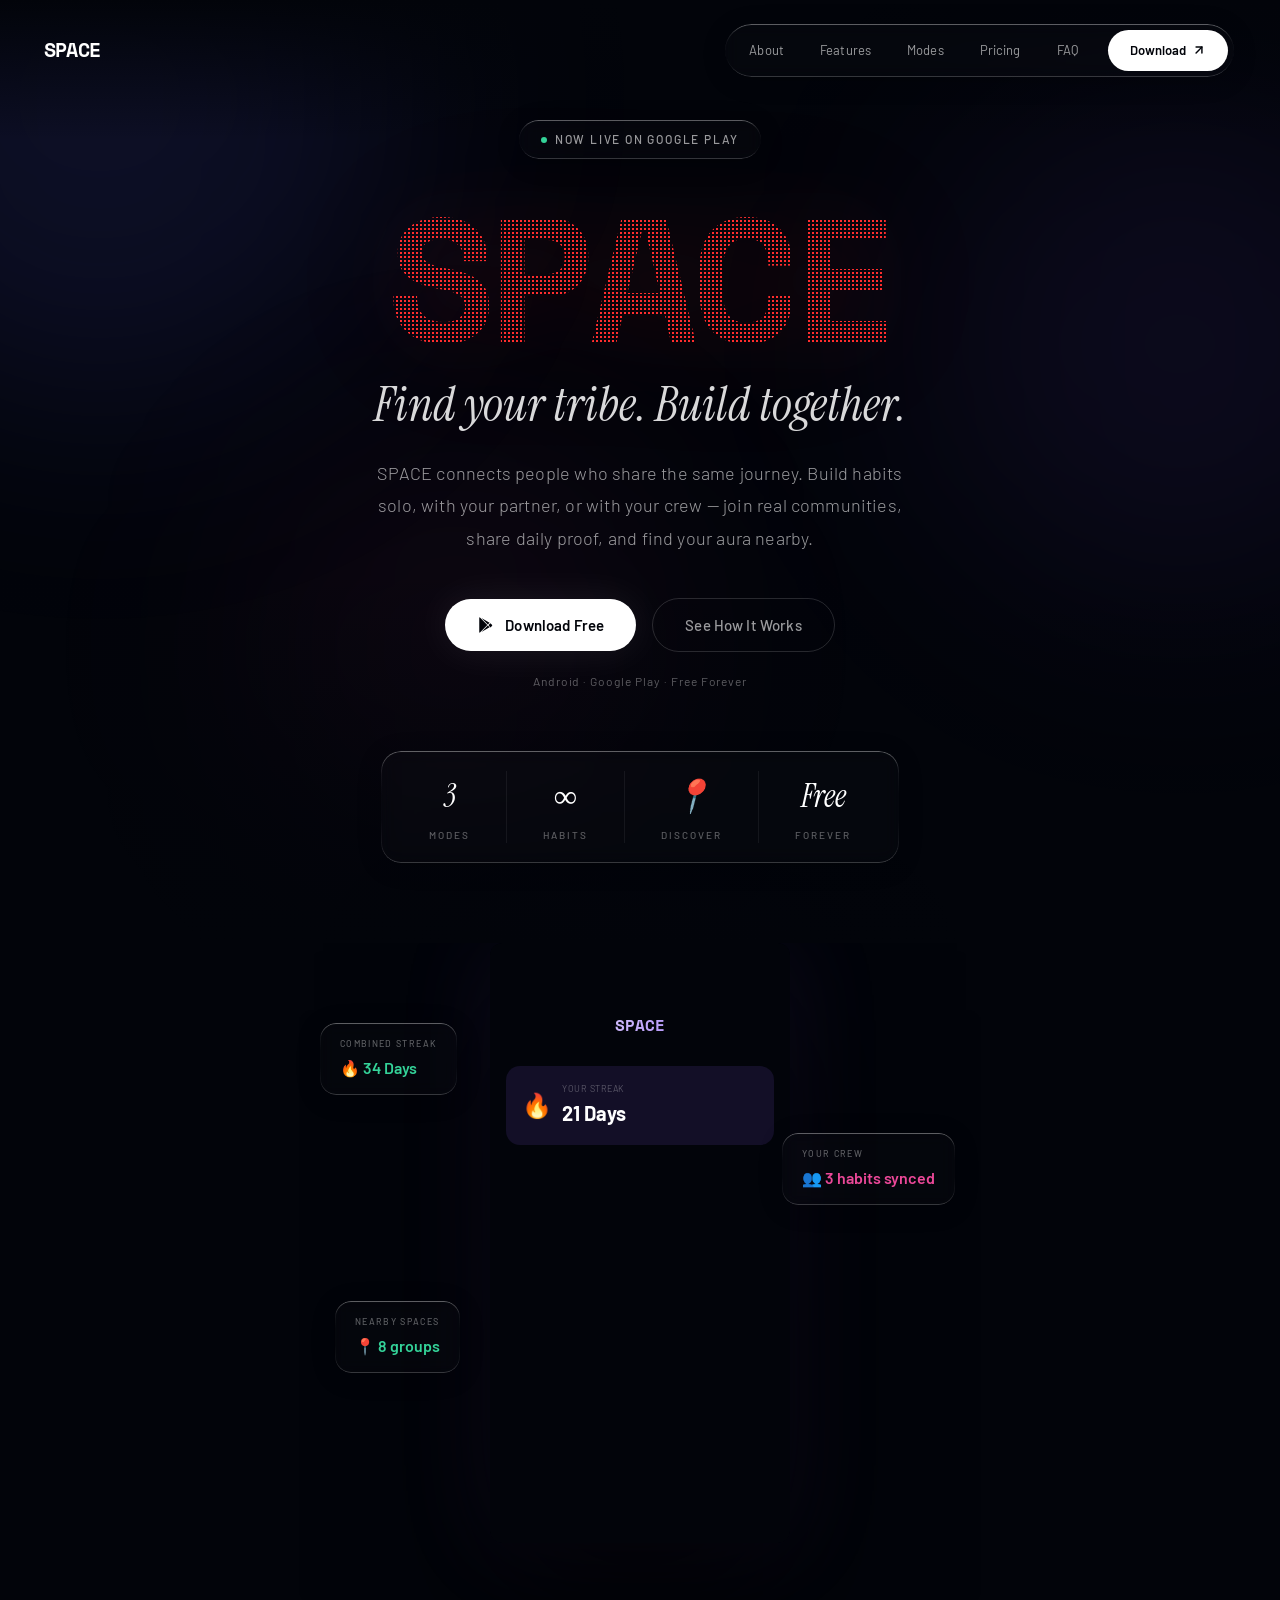
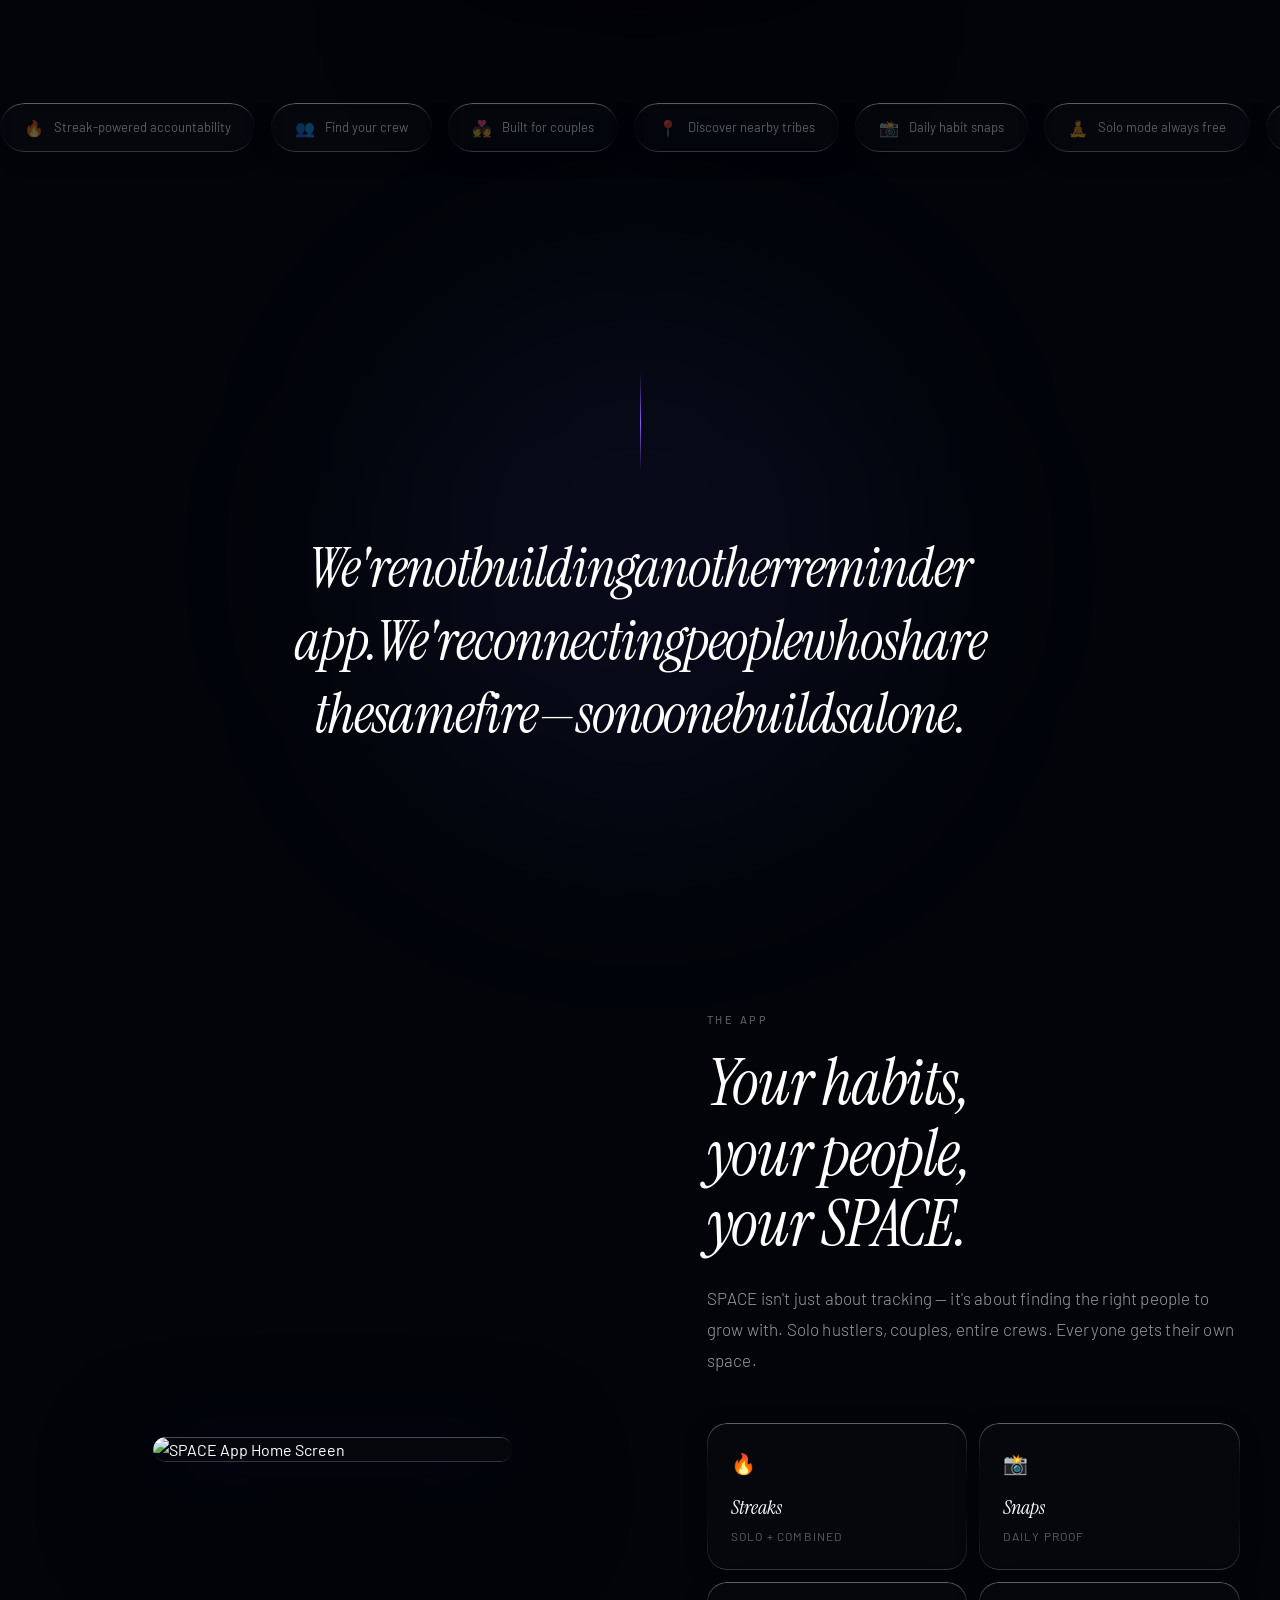
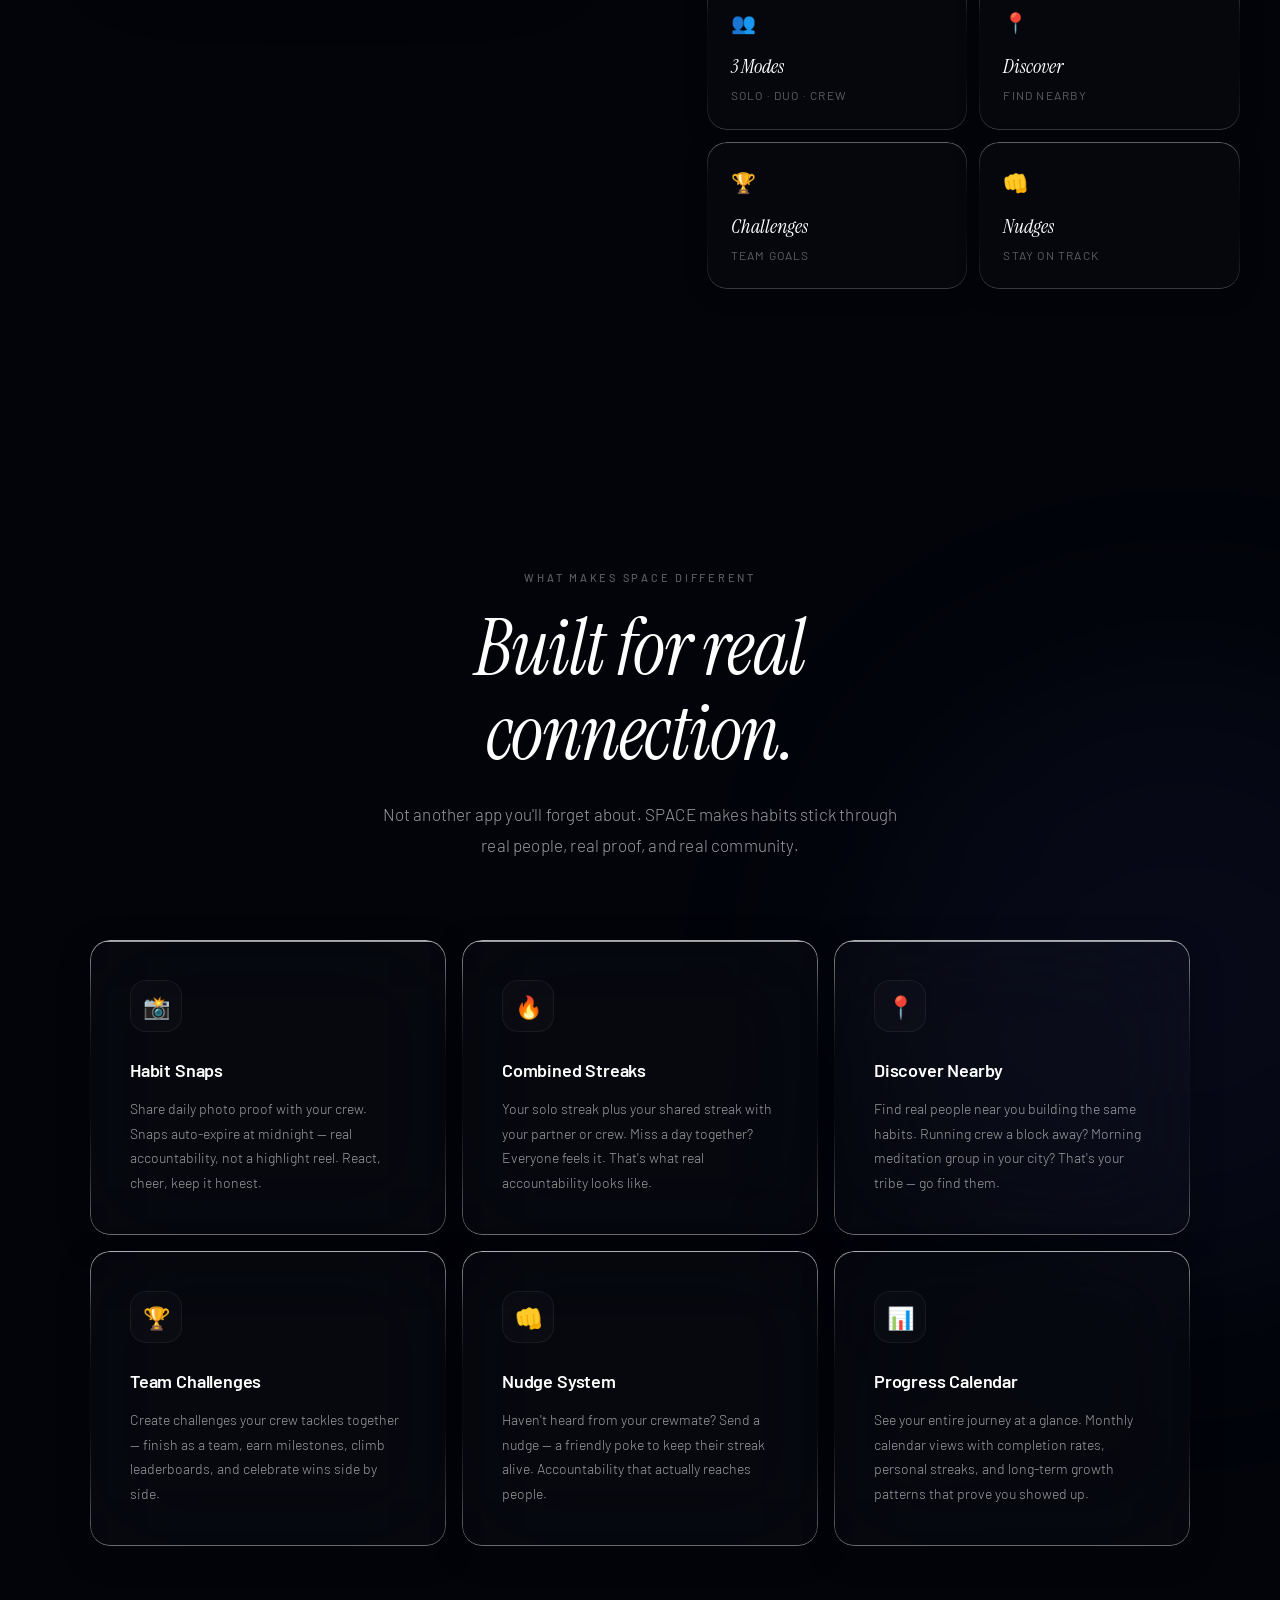
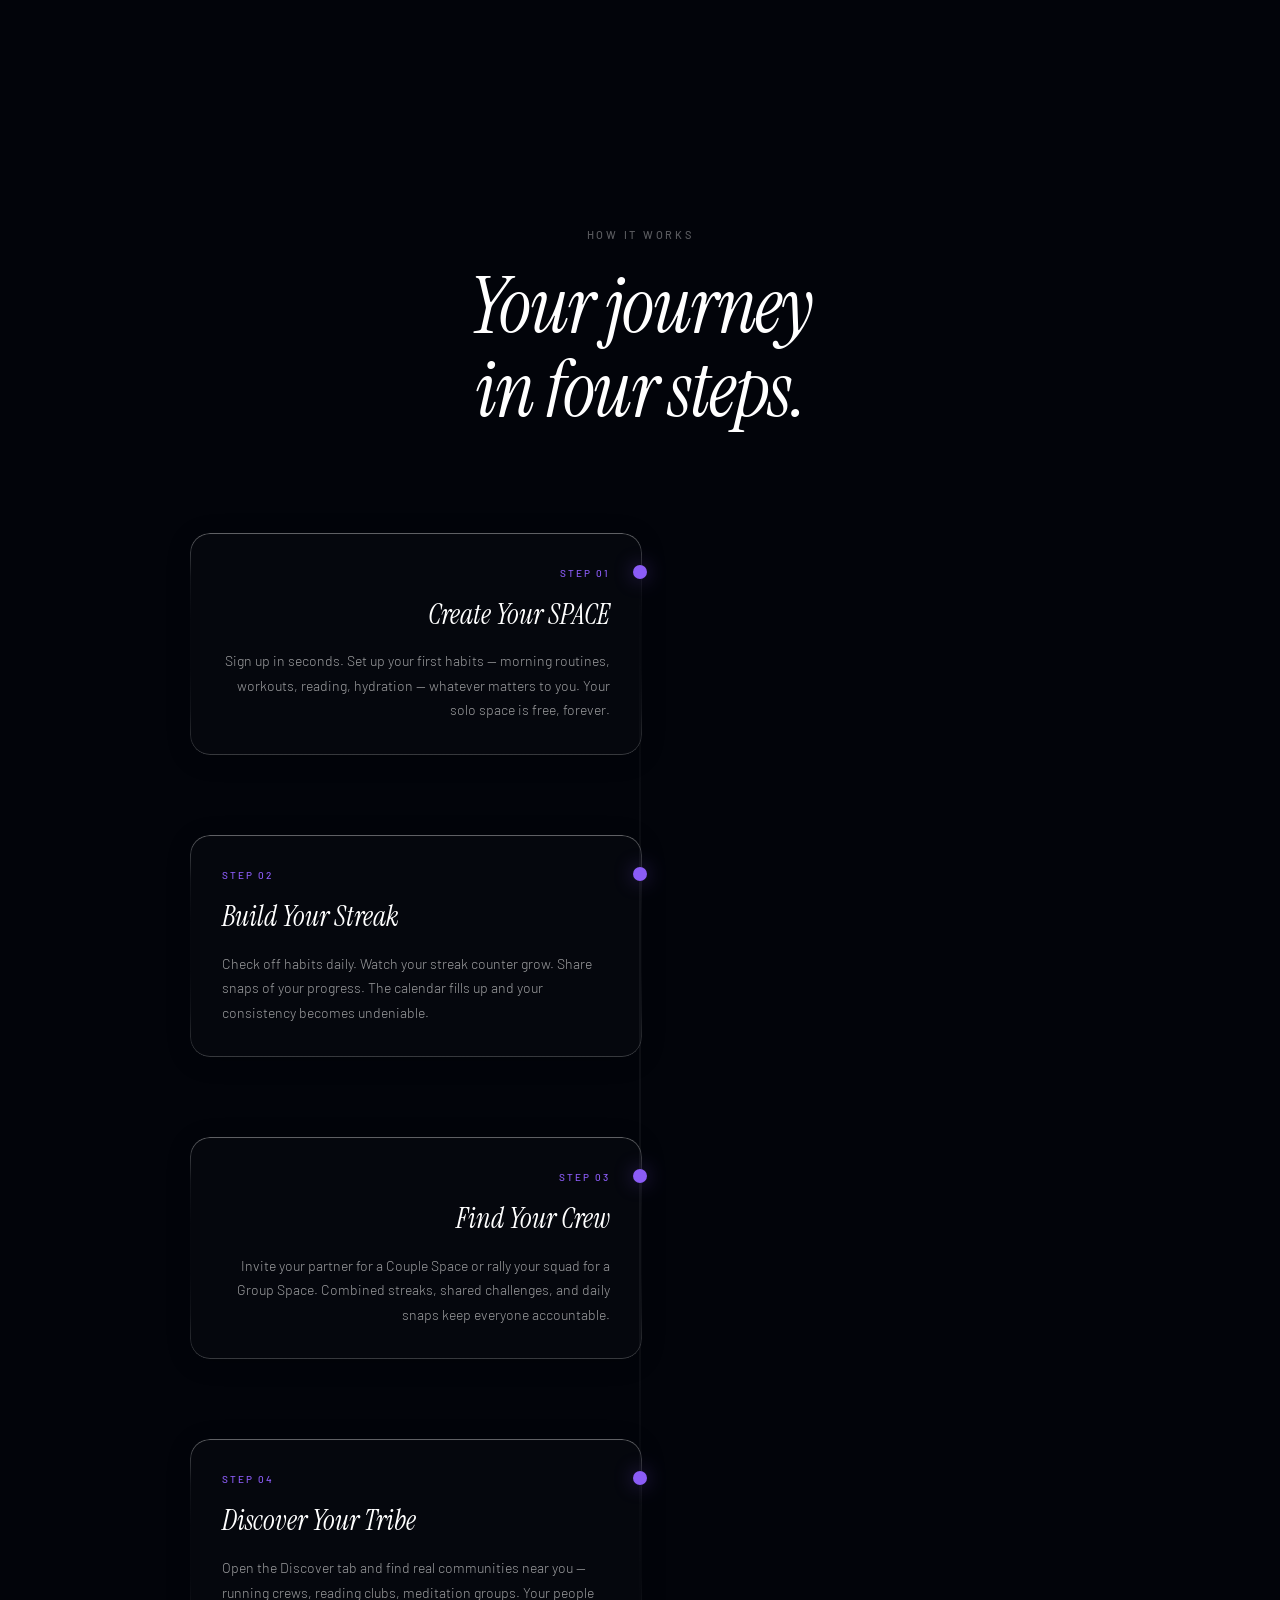
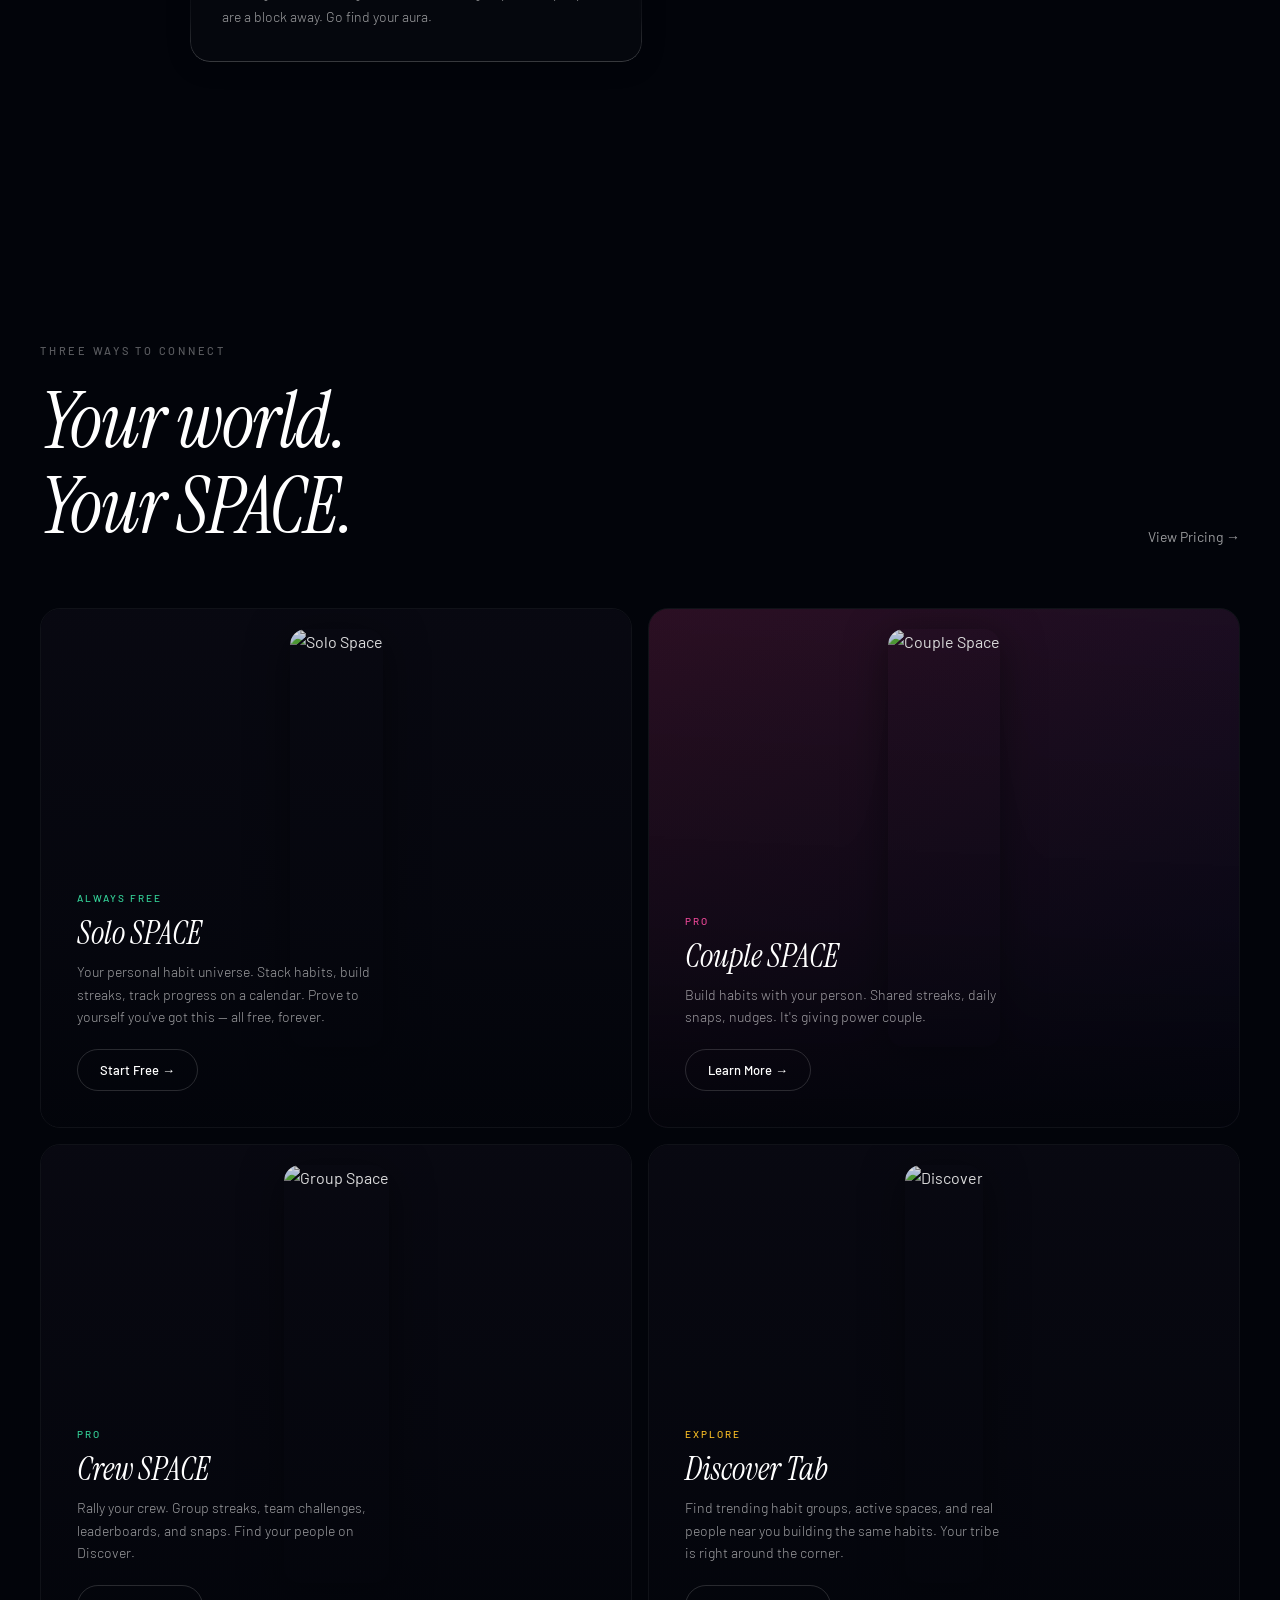
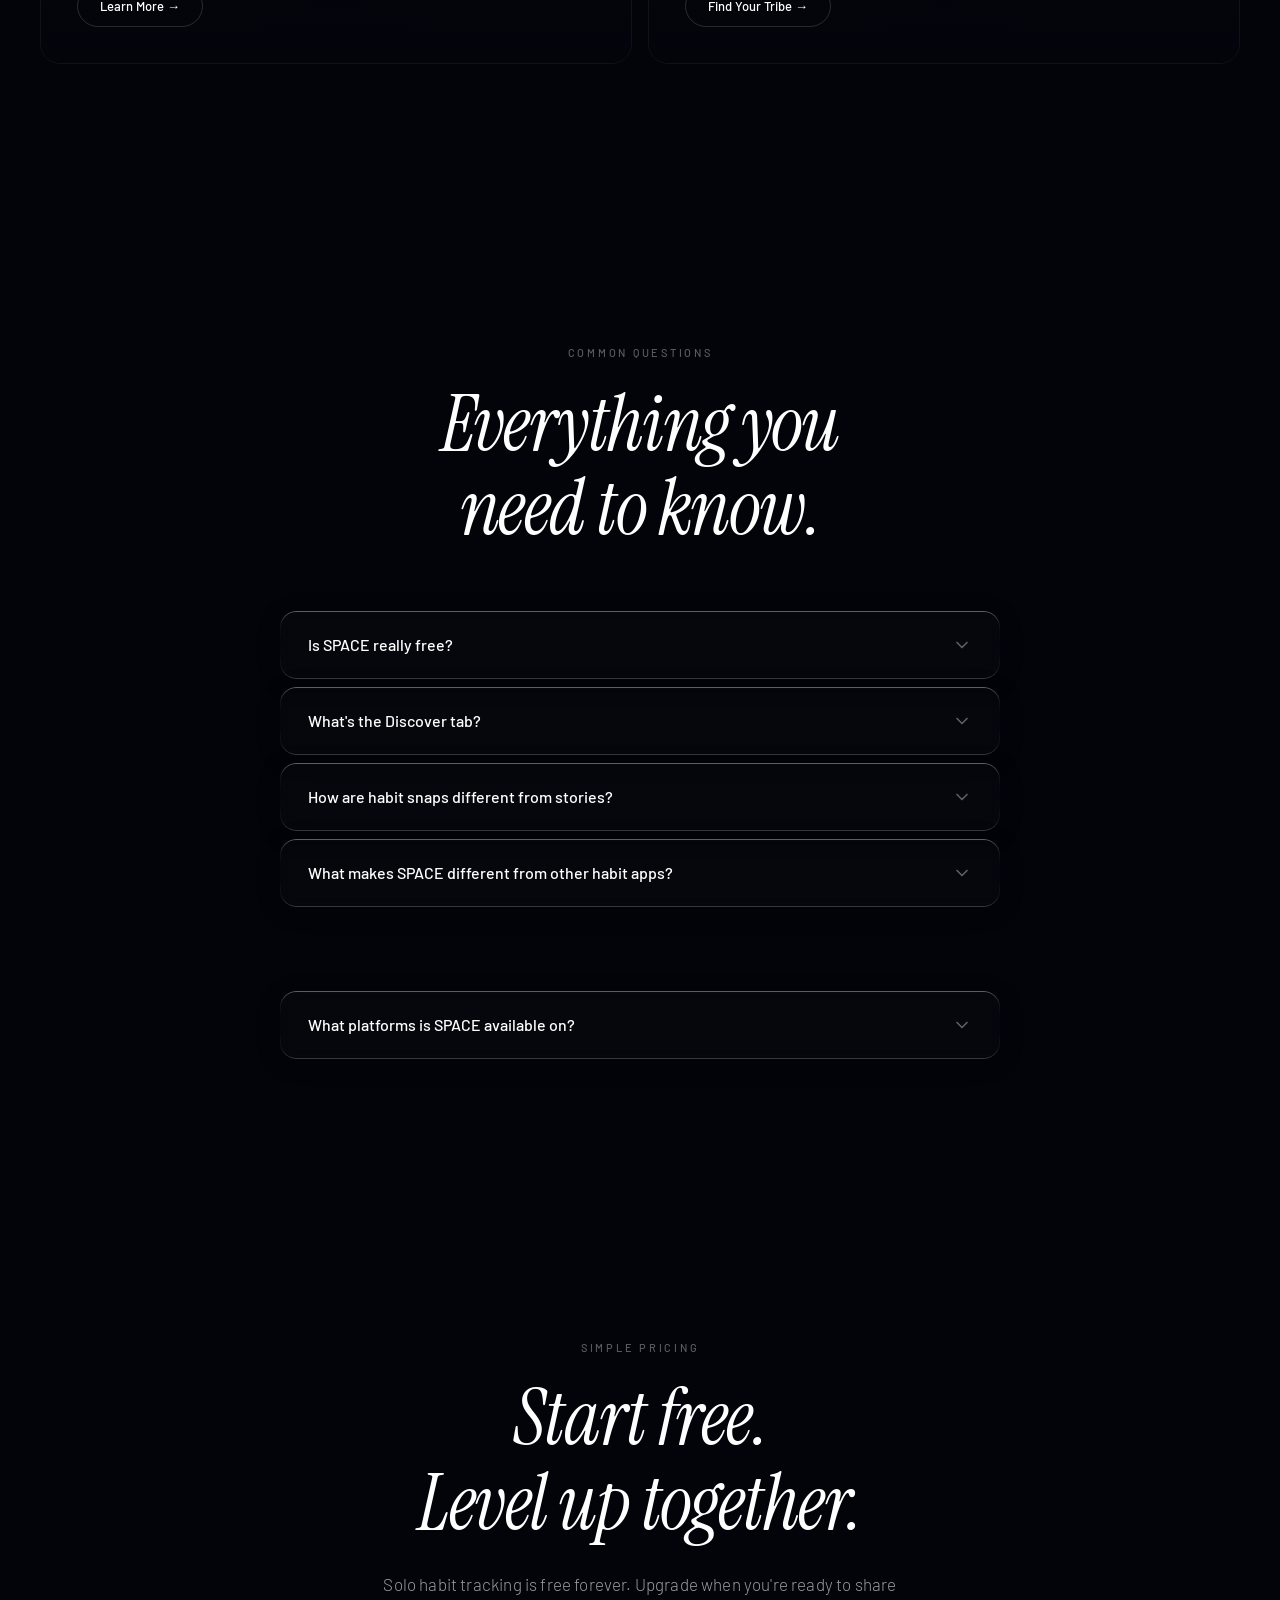
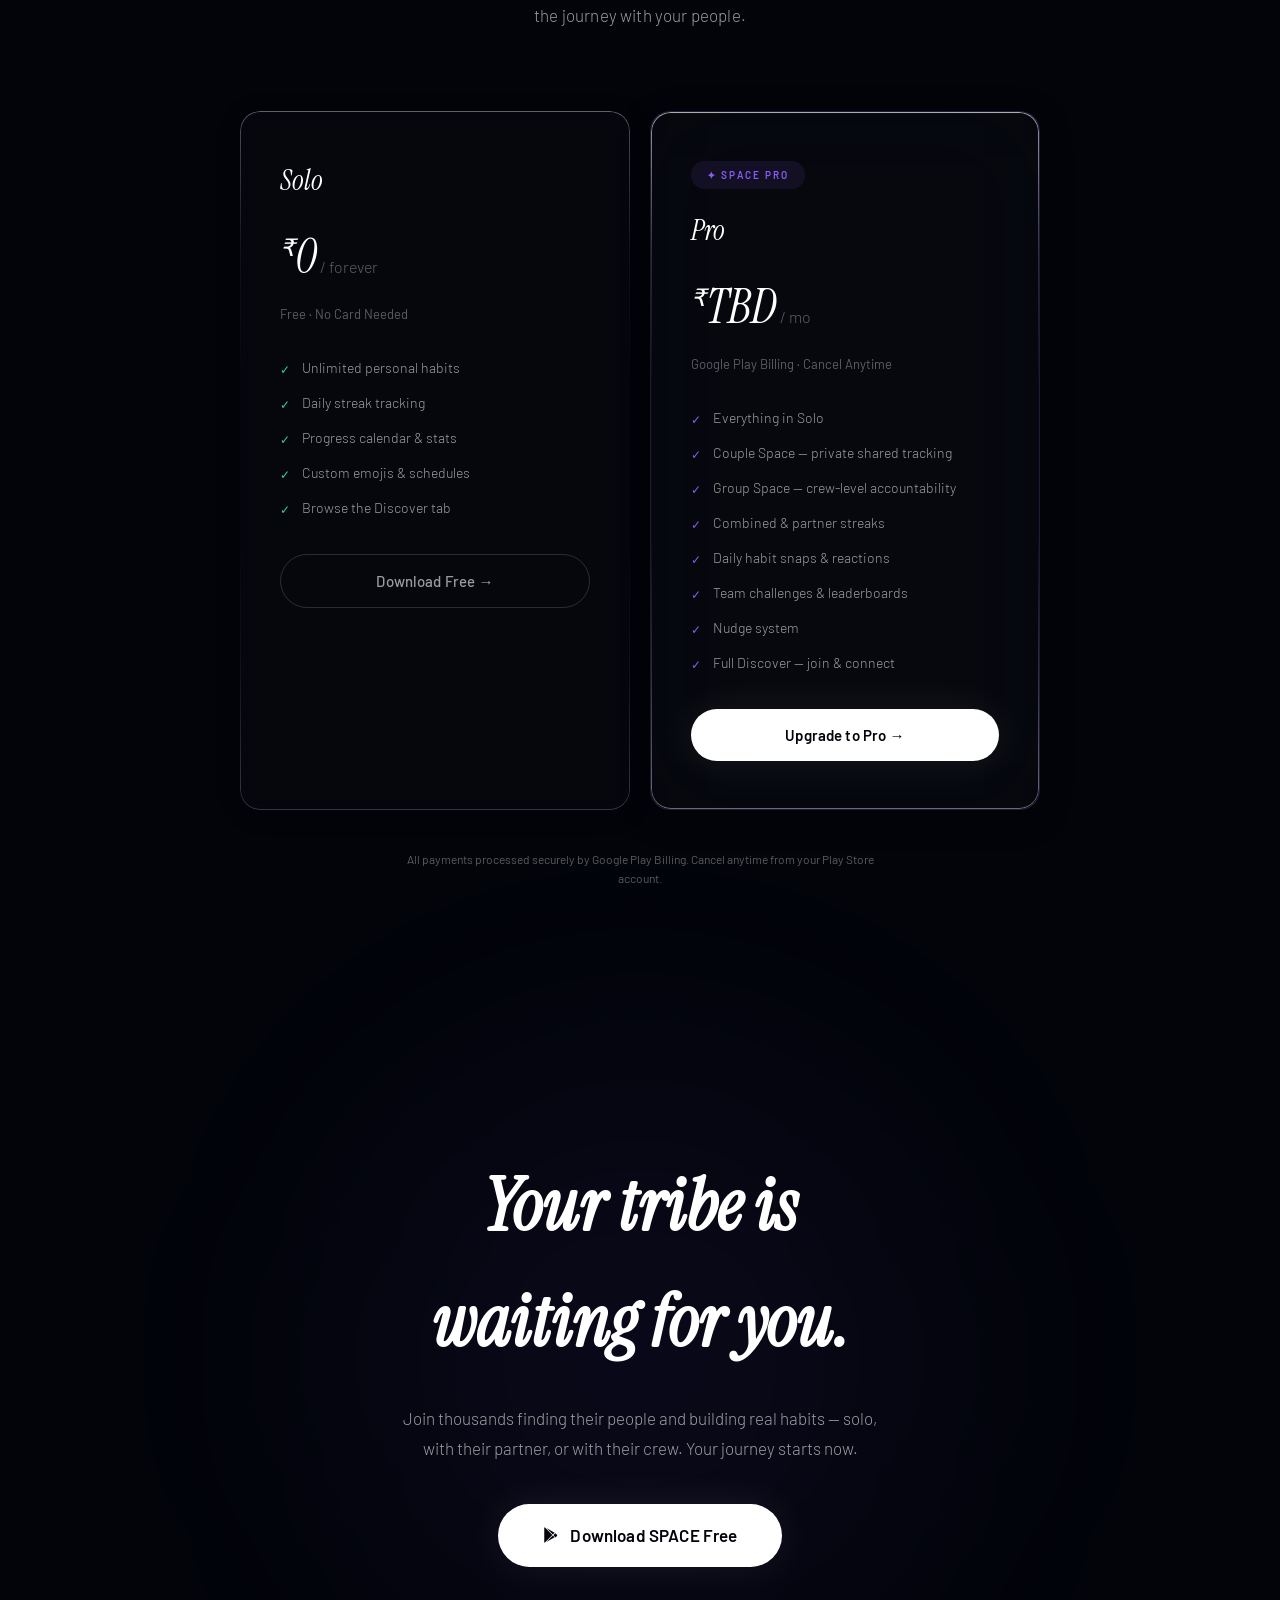
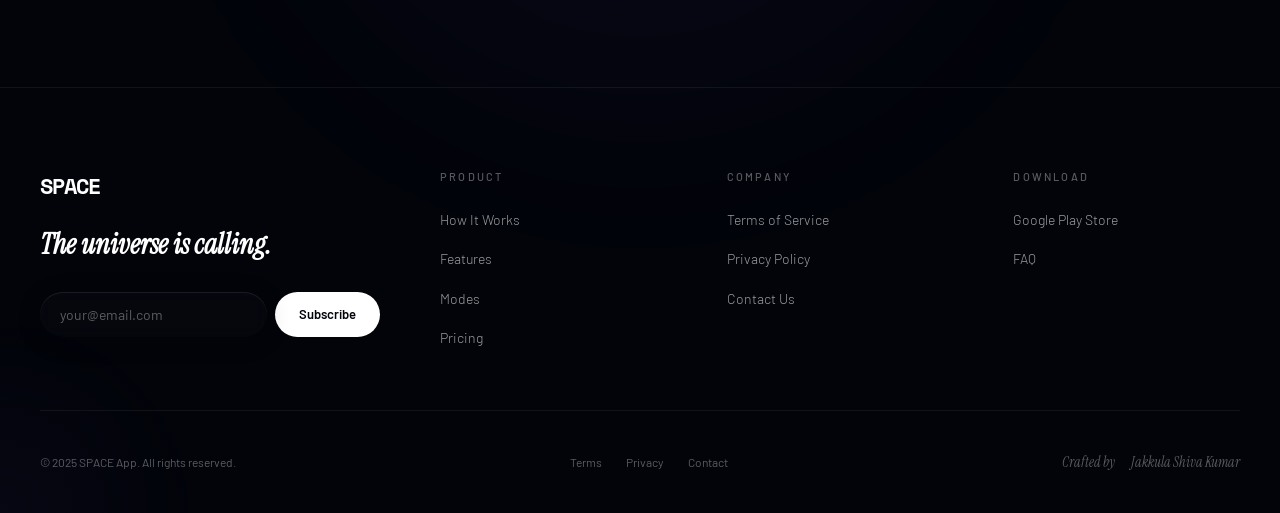
==== commit 10e04848: "Add files via upload" ====
--- a/index.html
+++ b/index.html
@@ -1,726 +1,654 @@
-<!DOCTYPE html>
-<html lang="en">
-<head>
-<meta charset="UTF-8">
-<meta name="viewport" content="width=device-width, initial-scale=1.0">
-<title>SPACE — Your Habit Universe</title>
-<link rel="preconnect" href="https://fonts.googleapis.com">
-<link rel="preconnect" href="https://fonts.gstatic.com" crossorigin>
-<link href="https://fonts.googleapis.com/css2?family=Space+Grotesk:wght@300;400;500;600;700&family=Space+Mono:ital,wght@0,400;0,700;1,400&display=swap" rel="stylesheet">
-<style>
-  :root {
-    --bg: #020208;
-    --surface: #0a0a16;
-    --surface2: #111120;
-    --surface3: #181828;
-    --border: rgba(255,255,255,0.07);
-    --border2: rgba(255,255,255,0.12);
-    --text: #f2f2ff;
-    --text-dim: rgba(242,242,255,0.52);
-    --text-dimmer: rgba(242,242,255,0.28);
-    --accent: #7b6cf6;
-    --accent2: #e85cff;
-    --accent3: #38ffd0;
-    --gold: #f5c842;
-    --radius: 22px;
-    --nav-h: 70px;
-  }
-  *, *::before, *::after { box-sizing: border-box; margin: 0; padding: 0; }
-  html { scroll-behavior: smooth; }
-  body { background: var(--bg); color: var(--text); font-family: 'Space Grotesk', sans-serif; overflow-x: hidden; }
-  body::after { content: ''; position: fixed; inset: 0; background-image: url("data:image/svg+xml,%3Csvg viewBox='0 0 200 200' xmlns='http://www.w3.org/2000/svg'%3E%3Cfilter id='n'%3E%3CfeTurbulence type='fractalNoise' baseFrequency='0.9' numOctaves='4' stitchTiles='stitch'/%3E%3C/filter%3E%3Crect width='100%25' height='100%25' filter='url(%23n)' opacity='0.04'/%3E%3C/svg%3E"); pointer-events: none; z-index: 9999; opacity: 0.45; }
-  h1,h2,h3,h4 { font-family: 'Space Grotesk', sans-serif; letter-spacing: -0.03em; }
-  .brand { font-family: 'Space Grotesk', sans-serif; font-weight: 700; letter-spacing: -0.05em; }
-  .mono { font-family: 'Space Mono', monospace; }
-
-  /* NAV */
-  nav { position: fixed; top: 0; left: 0; right: 0; z-index: 800; height: var(--nav-h); display: flex; align-items: center; justify-content: space-between; padding: 0 52px; background: rgba(2,2,8,0.78); backdrop-filter: blur(28px) saturate(1.6); border-bottom: 1px solid var(--border); transition: background 0.3s; }
-  .nav-logo { font-family: 'Space Grotesk', sans-serif; font-size: 23px; font-weight: 700; letter-spacing: -0.05em; text-decoration: none; background: linear-gradient(120deg,#fff 0%,var(--accent) 55%,var(--accent2) 100%); -webkit-background-clip: text; -webkit-text-fill-color: transparent; background-clip: text; }
-  .nav-links { display: flex; gap: 38px; list-style: none; }
-  .nav-links a { font-size: 14px; font-weight: 500; color: var(--text-dim); text-decoration: none; transition: color 0.2s; }
-  .nav-links a:hover { color: var(--text); }
-  .nav-right { display: flex; align-items: center; gap: 12px; }
-  .btn-outline { font-family: 'Space Grotesk', sans-serif; font-size: 13px; font-weight: 600; color: var(--text-dim); background: transparent; border: 1px solid var(--border2); padding: 9px 20px; border-radius: 50px; cursor: pointer; text-decoration: none; transition: all 0.2s; }
-  .btn-outline:hover { color: var(--text); border-color: rgba(255,255,255,0.28); }
-  .btn-gplay { font-family: 'Space Grotesk', sans-serif; font-size: 13px; font-weight: 700; display: inline-flex; align-items: center; gap: 8px; background: #fff; color: #0a0a16; padding: 10px 22px; border-radius: 50px; text-decoration: none; border: none; cursor: pointer; transition: all 0.22s; box-shadow: 0 0 28px rgba(255,255,255,0.12); }
-  .btn-gplay:hover { transform: translateY(-1px); box-shadow: 0 6px 36px rgba(255,255,255,0.2); }
-
-  /* HERO */
-  .hero { min-height: 100vh; display: flex; flex-direction: column; align-items: center; justify-content: center; text-align: center; padding: 130px 24px 60px; position: relative; overflow: hidden; }
-  .orb { position: absolute; border-radius: 50%; filter: blur(80px); pointer-events: none; }
-  .orb1 { width: 700px; height: 500px; top: -100px; left: 50%; transform: translateX(-50%); background: radial-gradient(ellipse, rgba(123,108,246,0.18) 0%, transparent 70%); }
-  .orb2 { width: 500px; height: 500px; bottom: -80px; left: -100px; background: radial-gradient(circle, rgba(56,255,208,0.07) 0%, transparent 70%); }
-  .orb3 { width: 400px; height: 400px; bottom: 0; right: -60px; background: radial-gradient(circle, rgba(232,92,255,0.1) 0%, transparent 70%); }
-  .hero-pill { display: inline-flex; align-items: center; gap: 8px; font-family: 'Space Mono', monospace; font-size: 10px; letter-spacing: 0.12em; text-transform: uppercase; color: var(--accent3); background: rgba(56,255,208,0.07); border: 1px solid rgba(56,255,208,0.2); padding: 6px 16px; border-radius: 50px; margin-bottom: 36px; animation: fadeUp 0.7s ease both; }
-  .hero-pill .blink { width: 5px; height: 5px; border-radius: 50%; background: var(--accent3); animation: blink 2s ease infinite; }
-  .hero-h1 { font-family: 'Space Grotesk', sans-serif; font-size: clamp(58px, 9.5vw, 116px); font-weight: 700; line-height: 0.93; letter-spacing: -0.05em; margin-bottom: 28px; animation: fadeUp 0.7s 0.08s ease both; }
-  .hero-h1 .word-space { font-family: 'Space Grotesk', sans-serif; font-weight: 700; display: block; background: linear-gradient(110deg,#fff 0%,var(--accent) 45%,var(--accent2) 80%,var(--accent3) 100%); background-size: 200% auto; -webkit-background-clip: text; -webkit-text-fill-color: transparent; background-clip: text; animation: shimmer 5s linear infinite; }
-  .hero-h1 .word-rest { display: block; color: rgba(242,242,255,0.88); }
-  .hero-sub { font-family: 'Space Grotesk', sans-serif; font-size: clamp(16px, 2vw, 19px); font-weight: 400; color: var(--text-dim); line-height: 1.72; max-width: 520px; margin-bottom: 52px; animation: fadeUp 0.7s 0.16s ease both; }
-  .hero-sub strong { color: var(--text); font-weight: 600; }
-  .hero-actions { display: flex; align-items: center; gap: 14px; flex-wrap: wrap; justify-content: center; animation: fadeUp 0.7s 0.22s ease both; margin-bottom: 20px; }
-  .btn-hero-main { display: inline-flex; align-items: center; gap: 10px; font-family: 'Space Grotesk', sans-serif; font-size: 15px; font-weight: 700; background: #fff; color: #08080f; padding: 15px 32px; border-radius: 50px; text-decoration: none; border: none; cursor: pointer; transition: all 0.22s; box-shadow: 0 0 40px rgba(255,255,255,0.14); }
-  .btn-hero-main:hover { transform: translateY(-2px); box-shadow: 0 8px 48px rgba(255,255,255,0.22); }
-  .btn-hero-ghost { display: inline-flex; align-items: center; gap: 8px; font-family: 'Space Grotesk', sans-serif; font-size: 15px; font-weight: 600; color: var(--text-dim); background: transparent; border: 1px solid var(--border2); padding: 15px 32px; border-radius: 50px; text-decoration: none; cursor: pointer; transition: all 0.2s; }
-  .btn-hero-ghost:hover { color: var(--text); border-color: rgba(255,255,255,0.25); }
-  .platform-note { font-family: 'Space Mono', monospace; font-size: 10px; color: var(--text-dimmer); letter-spacing: 0.08em; animation: fadeUp 0.7s 0.28s ease both; margin-bottom: 72px; display: flex; align-items: center; gap: 8px; }
-  .hero-stats { display: flex; align-items: center; animation: fadeUp 0.7s 0.34s ease both; }
-  .hstat { text-align: center; padding: 0 40px; }
-  .hstat:not(:last-child) { border-right: 1px solid var(--border); }
-  .hstat-num { font-family: 'Space Grotesk', sans-serif; font-size: 34px; font-weight: 700; letter-spacing: -0.04em; background: linear-gradient(135deg,var(--text),var(--accent)); -webkit-background-clip: text; -webkit-text-fill-color: transparent; background-clip: text; margin-bottom: 4px; }
-  .hstat-label { font-family: 'Space Mono', monospace; font-size: 9px; color: var(--text-dimmer); letter-spacing: 0.1em; text-transform: uppercase; }
-
-  /* PHONE SHOWCASE */
-  .showcase { padding: 0 24px 140px; display: flex; justify-content: center; position: relative; overflow: visible; }
-  .showcase-wrap { position: relative; width: 300px; }
-  .phone { width: 300px; height: 618px; background: linear-gradient(170deg,#181830 0%,#0c0c1e 100%); border-radius: 48px; border: 1.5px solid rgba(255,255,255,0.1); box-shadow: 0 0 0 1px rgba(0,0,0,0.6), 0 50px 140px rgba(0,0,0,0.85), 0 0 100px rgba(123,108,246,0.12), inset 0 1px 0 rgba(255,255,255,0.08); overflow: hidden; position: relative; animation: floatPhone 7s ease-in-out infinite; }
-  .notch { position: absolute; top: 14px; left: 50%; transform: translateX(-50%); width: 110px; height: 30px; background: #000; border-radius: 20px; z-index: 10; }
-  .screen { padding: 58px 18px 20px; height: 100%; display: flex; flex-direction: column; gap: 10px; }
-  .s-topbar { display: flex; align-items: center; justify-content: space-between; margin-bottom: 2px; }
-  .s-logo { font-family: 'Space Grotesk', sans-serif; font-size: 17px; font-weight: 700; letter-spacing: -0.05em; background: linear-gradient(120deg,#fff,var(--accent)); -webkit-background-clip: text; -webkit-text-fill-color: transparent; background-clip: text; }
-  .s-av { width: 28px; height: 28px; border-radius: 50%; background: linear-gradient(135deg,var(--accent),var(--accent2)); }
-  .s-tabs { display: flex; gap: 4px; background: rgba(255,255,255,0.04); border: 1px solid var(--border); border-radius: 10px; padding: 4px; margin-bottom: 6px; }
-  .s-tab { flex: 1; text-align: center; font-size: 9px; font-weight: 600; padding: 5px 0; border-radius: 7px; color: var(--text-dimmer); }
-  .s-tab.active { background: var(--accent); color: #fff; }
-  .s-streak { display: flex; align-items: center; gap: 10px; background: linear-gradient(120deg,rgba(123,108,246,0.18),rgba(232,92,255,0.1)); border: 1px solid rgba(123,108,246,0.22); border-radius: 14px; padding: 12px 14px; }
-  .s-streak-icon { font-size: 22px; }
-  .s-streak-text { flex: 1; }
-  .s-streak-label { font-size: 9px; color: var(--text-dimmer); font-weight: 600; letter-spacing: 0.06em; margin-bottom: 1px; }
-  .s-streak-val { font-family: 'Space Grotesk', sans-serif; font-size: 18px; font-weight: 700; color: #fff; letter-spacing: -0.03em; }
-  .s-streak-badge { font-size: 9px; font-weight: 700; background: rgba(56,255,208,0.15); color: var(--accent3); border: 1px solid rgba(56,255,208,0.25); padding: 3px 8px; border-radius: 20px; }
-  .s-habits { display: flex; flex-direction: column; gap: 6px; }
-  .s-habit { display: flex; align-items: center; gap: 9px; background: rgba(255,255,255,0.035); border: 1px solid rgba(255,255,255,0.055); border-radius: 11px; padding: 9px 11px; }
-  .s-hcheck { width: 19px; height: 19px; border-radius: 50%; display: flex; align-items: center; justify-content: center; font-size: 9px; flex-shrink: 0; }
-  .s-hcheck.done { background: var(--accent3); color: #000; font-weight: 700; }
-  .s-hcheck.todo { border: 1.5px solid rgba(255,255,255,0.18); }
-  .s-hname { font-size: 10px; font-weight: 500; flex: 1; }
-  .s-hstreak { font-size: 9px; color: var(--text-dimmer); }
-  .s-couple { display: flex; align-items: center; gap: 8px; background: rgba(232,92,255,0.08); border: 1px solid rgba(232,92,255,0.18); border-radius: 50px; padding: 7px 14px; margin-top: 2px; }
-  .s-cavs { display: flex; }
-  .s-cav { width: 20px; height: 20px; border-radius: 50%; border: 1.5px solid var(--bg); margin-right: -5px; }
-  .cav1 { background: linear-gradient(135deg,var(--accent),var(--accent2)); }
-  .cav2 { background: linear-gradient(135deg,var(--accent3),var(--accent)); }
-  .s-ctext { font-size: 9px; color: rgba(232,92,255,0.9); font-weight: 600; margin-left: 8px; }
-  .fc { position: absolute; background: rgba(10,10,22,0.92); backdrop-filter: blur(20px); border: 1px solid rgba(255,255,255,0.09); border-radius: 16px; padding: 13px 18px; white-space: nowrap; box-shadow: 0 10px 40px rgba(0,0,0,0.5); }
-  .fc-l { font-family: 'Space Mono', monospace; font-size: 9px; color: var(--text-dimmer); letter-spacing: 0.08em; margin-bottom: 4px; text-transform: uppercase; }
-  .fc-v { font-family: 'Space Grotesk', sans-serif; font-size: 16px; font-weight: 700; color: var(--text); }
-  .fc-v .em { color: var(--accent3); }
-  .fc-v .emp { color: var(--accent2); }
-  .fc1 { left: -155px; top: 90px; animation: floatPhone 5s 0.4s ease-in-out infinite; }
-  .fc2 { right: -148px; top: 200px; animation: floatPhone 5.5s 0.9s ease-in-out infinite; }
-  .fc3 { left: -140px; bottom: 160px; animation: floatPhone 6s 1.4s ease-in-out infinite; }
-
-  /* SECTION SHARED */
-  .section-tag { font-family: 'Space Mono', monospace; font-size: 10px; letter-spacing: 0.15em; text-transform: uppercase; color: var(--accent); display: flex; align-items: center; gap: 10px; margin-bottom: 18px; }
-  .section-tag::before { content: ''; width: 22px; height: 1px; background: var(--accent); display: block; }
-  .section-h { font-family: 'Space Grotesk', sans-serif; font-size: clamp(36px, 5.5vw, 68px); font-weight: 700; line-height: 1.03; letter-spacing: -0.04em; margin-bottom: 20px; }
-  .section-p { font-family: 'Space Grotesk', sans-serif; font-size: 17px; line-height: 1.72; color: var(--text-dim); }
-  .reveal { opacity: 0; transform: translateY(28px); transition: opacity 0.85s ease, transform 0.85s ease; }
-  .reveal.in { opacity: 1; transform: translateY(0); }
-
-  /* MODES */
-  .modes { padding: 130px 24px; background: var(--surface); position: relative; overflow: hidden; }
-  .modes::before { content: ''; position: absolute; top: -200px; right: -200px; width: 600px; height: 600px; border-radius: 50%; background: radial-gradient(circle,rgba(123,108,246,0.06) 0%,transparent 70%); pointer-events: none; }
-  .modes-header { text-align: center; max-width: 620px; margin: 0 auto 80px; }
-  .modes-grid { display: grid; grid-template-columns: repeat(3, 1fr); gap: 20px; max-width: 1080px; margin: 0 auto; }
-  .mode-card { background: var(--surface2); border: 1px solid var(--border); border-radius: var(--radius); padding: 40px 32px; position: relative; overflow: hidden; transition: border-color 0.3s, transform 0.3s; }
-  .mode-card:hover { border-color: rgba(123,108,246,0.28); transform: translateY(-3px); }
-  .mode-card::after { content: ''; position: absolute; top: 0; left: 0; right: 0; height: 1px; background: linear-gradient(90deg,transparent,rgba(255,255,255,0.1),transparent); }
-  .mode-card.featured { border-color: rgba(123,108,246,0.3); background: linear-gradient(160deg,rgba(123,108,246,0.07) 0%,var(--surface2) 70%); }
-  .mode-icon { width: 52px; height: 52px; border-radius: 16px; display: flex; align-items: center; justify-content: center; font-size: 24px; margin-bottom: 24px; }
-  .mi-p { background: rgba(123,108,246,0.14); }
-  .mi-c { background: rgba(232,92,255,0.12); }
-  .mi-g { background: rgba(56,255,208,0.1); }
-  .mode-tag { font-family: 'Space Mono', monospace; font-size: 9px; letter-spacing: 0.12em; text-transform: uppercase; color: var(--text-dimmer); margin-bottom: 8px; }
-  .mode-name { font-family: 'Space Grotesk', sans-serif; font-size: 24px; font-weight: 700; letter-spacing: -0.03em; margin-bottom: 14px; }
-  .mode-desc { font-family: 'Space Grotesk', sans-serif; font-size: 14px; line-height: 1.72; color: var(--text-dim); margin-bottom: 24px; }
-  .mode-features { list-style: none; display: flex; flex-direction: column; gap: 8px; }
-  .mode-features li { display: flex; align-items: flex-start; gap: 9px; font-size: 13px; color: var(--text-dim); }
-  .mf-dot { width: 16px; height: 16px; border-radius: 50%; display: flex; align-items: center; justify-content: center; font-size: 8px; flex-shrink: 0; margin-top: 1px; }
-  .mf-dot.a { background: rgba(123,108,246,0.15); color: var(--accent); }
-  .mf-dot.b { background: rgba(232,92,255,0.12); color: var(--accent2); }
-  .mf-dot.c { background: rgba(56,255,208,0.1); color: var(--accent3); }
-  .mode-badge { display: inline-block; font-family: 'Space Mono', monospace; font-size: 9px; letter-spacing: 0.1em; text-transform: uppercase; padding: 4px 12px; border-radius: 50px; margin-top: 24px; }
-  .mb-free { background: rgba(56,255,208,0.1); color: var(--accent3); border: 1px solid rgba(56,255,208,0.2); }
-  .mb-pro { background: rgba(123,108,246,0.12); color: var(--accent); border: 1px solid rgba(123,108,246,0.25); }
-
-  /* DISCOVER */
-  .discover { padding: 130px 24px; max-width: 1100px; margin: 0 auto; }
-  .discover-inner { display: grid; grid-template-columns: 1fr 1.1fr; gap: 80px; align-items: center; }
-  .disc-card { background: var(--surface2); border: 1px solid var(--border); border-radius: var(--radius); padding: 28px; margin-bottom: 16px; }
-  .disc-card-title { font-family: 'Space Grotesk', sans-serif; font-size: 13px; font-weight: 600; color: var(--text-dimmer); margin-bottom: 18px; display: flex; align-items: center; gap: 8px; }
-  .disc-dot { width: 5px; height: 5px; border-radius: 50%; background: var(--accent3); animation: blink 2s infinite; }
-  .disc-row { display: flex; align-items: center; gap: 12px; padding: 11px 0; border-bottom: 1px solid var(--border); }
-  .disc-row:last-child { border-bottom: none; padding-bottom: 0; }
-  .disc-av { width: 42px; height: 42px; border-radius: 13px; display: flex; align-items: center; justify-content: center; font-size: 18px; flex-shrink: 0; }
-  .da1 { background: rgba(123,108,246,0.18); }
-  .da2 { background: rgba(56,255,208,0.12); }
-  .da3 { background: rgba(232,92,255,0.12); }
-  .da4 { background: rgba(245,200,66,0.1); }
-  .disc-info { flex: 1; }
-  .disc-name { font-size: 13px; font-weight: 600; margin-bottom: 2px; }
-  .disc-meta { font-size: 10px; color: var(--text-dimmer); font-family: 'Space Mono', monospace; }
-  .disc-join { font-family: 'Space Grotesk', sans-serif; font-size: 11px; font-weight: 700; color: var(--accent); background: rgba(123,108,246,0.1); border: 1px solid rgba(123,108,246,0.22); padding: 5px 14px; border-radius: 50px; cursor: pointer; transition: all 0.2s; }
-  .disc-join:hover { background: rgba(123,108,246,0.2); }
-  .trend-card { background: var(--surface2); border: 1px solid var(--border); border-radius: var(--radius); padding: 24px 28px; }
-  .trend-title { font-family: 'Space Grotesk', sans-serif; font-size: 13px; font-weight: 600; color: var(--text-dimmer); margin-bottom: 14px; }
-  .trend-chips { display: flex; flex-wrap: wrap; gap: 8px; }
-  .chip { font-size: 12px; font-weight: 500; background: rgba(255,255,255,0.04); border: 1px solid rgba(255,255,255,0.08); padding: 6px 14px; border-radius: 50px; color: var(--text-dim); transition: all 0.2s; cursor: pointer; }
-  .chip:hover { border-color: rgba(123,108,246,0.35); color: var(--text); }
-  .chip.hot { border-color: rgba(232,92,255,0.3); color: rgba(232,92,255,0.9); background: rgba(232,92,255,0.07); }
-
-  /* FEATURES BENTO */
-  .features { padding: 130px 24px; background: var(--surface); }
-  .features-header { text-align: center; max-width: 600px; margin: 0 auto 80px; }
-  .bento { display: grid; grid-template-columns: repeat(12, 1fr); gap: 16px; max-width: 1080px; margin: 0 auto; }
-  .bc { background: var(--surface2); border: 1px solid var(--border); border-radius: var(--radius); padding: 36px; position: relative; overflow: hidden; transition: border-color 0.3s, transform 0.3s; }
-  .bc:hover { border-color: rgba(123,108,246,0.3); transform: translateY(-2px); }
-  .bc::before { content: ''; position: absolute; inset: 0; background: radial-gradient(circle at 0% 0%,rgba(123,108,246,0.06) 0%,transparent 55%); pointer-events: none; }
-  .bc1 { grid-column: span 7; }
-  .bc2 { grid-column: span 5; }
-  .bc3 { grid-column: span 4; }
-  .bc4 { grid-column: span 4; }
-  .bc5 { grid-column: span 4; }
-  .bc-icon { width: 48px; height: 48px; border-radius: 15px; display: flex; align-items: center; justify-content: center; font-size: 22px; margin-bottom: 22px; }
-  .bi-v { background: rgba(123,108,246,0.14); }
-  .bi-p { background: rgba(232,92,255,0.12); }
-  .bi-t { background: rgba(56,255,208,0.1); }
-  .bi-g { background: rgba(245,200,66,0.1); }
-  .bc-title { font-family: 'Space Grotesk', sans-serif; font-size: 21px; font-weight: 700; letter-spacing: -0.03em; margin-bottom: 10px; }
-  .bc-desc { font-family: 'Space Grotesk', sans-serif; font-size: 14px; line-height: 1.7; color: var(--text-dim); }
-
-  /* PRICING */
-  .pricing { padding: 130px 24px; background: var(--bg); }
-  .pricing-header { text-align: center; max-width: 560px; margin: 0 auto 80px; }
-  .pricing-grid { display: grid; grid-template-columns: 1fr 1fr; gap: 20px; max-width: 840px; margin: 0 auto; }
-  .pcard { background: var(--surface2); border: 1px solid var(--border); border-radius: var(--radius); padding: 44px; position: relative; overflow: hidden; transition: all 0.3s; }
-  .pcard.pro { border-color: rgba(123,108,246,0.35); background: linear-gradient(160deg,rgba(123,108,246,0.07) 0%,var(--surface2) 60%); }
-  .pcard.pro::before { content: ''; position: absolute; inset: -1px; border-radius: var(--radius); background: linear-gradient(135deg,rgba(123,108,246,0.45),rgba(232,92,255,0.25),transparent 60%); z-index: -1; }
-  .pcard-badge { display: inline-block; font-family: 'Space Mono', monospace; font-size: 9px; letter-spacing: 0.12em; text-transform: uppercase; background: linear-gradient(135deg,var(--accent),var(--accent2)); color: #fff; padding: 4px 14px; border-radius: 50px; margin-bottom: 28px; }
-  .pcard-name { font-family: 'Space Grotesk', sans-serif; font-size: 30px; font-weight: 700; letter-spacing: -0.04em; margin-bottom: 10px; }
-  .pcard-price { font-family: 'Space Grotesk', sans-serif; font-size: 54px; font-weight: 700; letter-spacing: -0.05em; line-height: 1; margin-bottom: 4px; }
-  .pcard-price sup { font-size: 24px; vertical-align: super; }
-  .pcard-price .pnote { font-size: 16px; font-weight: 400; color: var(--text-dim); }
-  .pcard-period { font-family: 'Space Mono', monospace; font-size: 10px; color: var(--text-dimmer); letter-spacing: 0.06em; margin-bottom: 36px; }
-  .pcard-list { list-style: none; display: flex; flex-direction: column; gap: 13px; margin-bottom: 40px; }
-  .pcard-list li { display: flex; align-items: flex-start; gap: 10px; font-size: 14px; color: var(--text-dim); }
-  .pl-check { width: 18px; height: 18px; border-radius: 50%; display: flex; align-items: center; justify-content: center; font-size: 9px; flex-shrink: 0; margin-top: 1px; }
-  .pl-check.f { background: rgba(56,255,208,0.12); color: var(--accent3); }
-  .pl-check.p { background: rgba(123,108,246,0.14); color: var(--accent); }
-  .btn-plan-f { display: block; text-align: center; font-family: 'Space Grotesk', sans-serif; font-size: 15px; font-weight: 700; color: var(--text-dim); border: 1px solid var(--border2); padding: 15px; border-radius: 50px; text-decoration: none; cursor: pointer; transition: all 0.2s; background: transparent; width: 100%; }
-  .btn-plan-f:hover { color: var(--text); border-color: rgba(255,255,255,0.28); }
-  .btn-plan-p { display: block; text-align: center; font-family: 'Space Grotesk', sans-serif; font-size: 15px; font-weight: 700; color: #fff; background: linear-gradient(135deg,var(--accent),var(--accent2)); padding: 15px; border-radius: 50px; text-decoration: none; cursor: pointer; border: none; transition: all 0.2s; width: 100%; box-shadow: 0 0 40px rgba(123,108,246,0.35); }
-  .btn-plan-p:hover { transform: translateY(-1px); box-shadow: 0 6px 48px rgba(123,108,246,0.5); }
-  .pricing-note { text-align: center; margin-top: 32px; font-family: 'Space Mono', monospace; font-size: 10px; color: var(--text-dimmer); letter-spacing: 0.06em; }
-
-  /* LEGAL */
-  #legal { padding: 130px 24px; background: var(--surface); }
-  .legal-header { text-align: center; margin-bottom: 56px; }
-  .legal-meta { font-family: 'Space Mono', monospace; font-size: 11px; color: var(--text-dimmer); margin-top: 14px; letter-spacing: 0.06em; }
-  .legal-tabs { display: flex; gap: 10px; justify-content: center; margin-bottom: 40px; }
-  .ltab { font-family: 'Space Grotesk', sans-serif; font-size: 14px; font-weight: 600; padding: 10px 30px; border-radius: 50px; border: 1px solid var(--border2); background: transparent; color: var(--text-dim); cursor: pointer; transition: all 0.2s; }
-  .ltab.active { background: var(--accent); border-color: var(--accent); color: #fff; box-shadow: 0 0 28px rgba(123,108,246,0.4); }
-  .lpanel { display: none; max-width: 820px; margin: 0 auto; background: var(--surface2); border: 1px solid var(--border); border-radius: var(--radius); overflow: hidden; }
-  .lpanel.active { display: block; }
-  .lpanel-head { padding: 34px 44px; background: linear-gradient(135deg,rgba(123,108,246,0.1),rgba(232,92,255,0.05)); border-bottom: 1px solid var(--border); }
-  .lpanel-title { font-family: 'Space Grotesk', sans-serif; font-size: 22px; font-weight: 700; letter-spacing: -0.03em; margin-bottom: 6px; }
-  .lpanel-sub { font-family: 'Space Mono', monospace; font-size: 11px; color: var(--text-dimmer); letter-spacing: 0.05em; }
-  .lpanel-body { padding: 40px 44px; max-height: 580px; overflow-y: auto; font-size: 14px; line-height: 1.82; color: var(--text-dim); font-family: 'Space Grotesk', sans-serif; }
-  .lpanel-body::-webkit-scrollbar { width: 3px; }
-  .lpanel-body::-webkit-scrollbar-track { background: transparent; }
-  .lpanel-body::-webkit-scrollbar-thumb { background: var(--accent); border-radius: 2px; }
-  .lpanel-body h2 { font-family: 'Space Grotesk', sans-serif; font-size: 16px; font-weight: 700; color: var(--text); margin: 30px 0 10px; letter-spacing: -0.02em; }
-  .lpanel-body h3 { font-family: 'Space Grotesk', sans-serif; font-size: 14px; font-weight: 600; color: var(--text); margin: 18px 0 8px; }
-  .lpanel-body p { margin-bottom: 12px; }
-  .lpanel-body ul { padding-left: 20px; margin-bottom: 12px; }
-  .lpanel-body li { margin-bottom: 6px; }
-  .lpanel-body strong { color: var(--text); }
-  .lpanel-foot { padding: 18px 44px; border-top: 1px solid var(--border); display: flex; align-items: center; justify-content: space-between; }
-  .lpanel-foot span { font-family: 'Space Mono', monospace; font-size: 10px; color: var(--text-dimmer); letter-spacing: 0.06em; }
-
-  /* FOOTER */
-  footer { background: var(--surface2); border-top: 1px solid var(--border); padding: 64px 52px 44px; }
-  .footer-grid { display: grid; grid-template-columns: 2fr 1fr 1fr 1fr; gap: 52px; max-width: 1080px; margin: 0 auto 56px; }
-  .f-logo { font-family: 'Space Grotesk', sans-serif; font-size: 21px; font-weight: 700; letter-spacing: -0.05em; background: linear-gradient(120deg,#fff,var(--accent)); -webkit-background-clip: text; -webkit-text-fill-color: transparent; background-clip: text; display: block; margin-bottom: 14px; text-decoration: none; }
-  .f-tagline { font-family: 'Space Grotesk', sans-serif; font-size: 13px; color: var(--text-dimmer); line-height: 1.7; max-width: 240px; }
-  .f-col h5 { font-family: 'Space Mono', monospace; font-size: 9px; letter-spacing: 0.14em; text-transform: uppercase; color: var(--text-dimmer); margin-bottom: 18px; }
-  .f-col ul { list-style: none; display: flex; flex-direction: column; gap: 11px; }
-  .f-col a { font-family: 'Space Grotesk', sans-serif; font-size: 14px; color: var(--text-dim); text-decoration: none; transition: color 0.2s; }
-  .f-col a:hover { color: var(--text); }
-  .footer-bottom { max-width: 1080px; margin: 0 auto; display: flex; align-items: center; justify-content: space-between; border-top: 1px solid var(--border); padding-top: 30px; }
-  .f-copy, .f-dev { font-family: 'Space Mono', monospace; font-size: 10px; color: var(--text-dimmer); letter-spacing: 0.05em; }
-  .f-dev span { color: var(--accent); }
-
-  /* ANIMATIONS */
-  @keyframes fadeUp { from { opacity: 0; transform: translateY(22px); } to { opacity: 1; transform: translateY(0); } }
-  @keyframes floatPhone { 0%,100% { transform: translateY(0px); } 50% { transform: translateY(-14px); } }
-  @keyframes blink { 0%,100% { opacity: 1; } 50% { opacity: 0.3; } }
-  @keyframes shimmer { 0% { background-position: 0% center; } 100% { background-position: 200% center; } }
-
-  /* RESPONSIVE */
-  @media (max-width: 900px) {
-    nav { padding: 0 22px; }
-    .nav-links { display: none; }
-    .modes-grid, .discover-inner, .pricing-grid { grid-template-columns: 1fr; }
-    .bento { grid-template-columns: 1fr; }
-    .bc1,.bc2,.bc3,.bc4,.bc5 { grid-column: span 1; }
-    .footer-grid { grid-template-columns: 1fr 1fr; }
-    .footer-bottom { flex-direction: column; gap: 12px; text-align: center; }
-    .fc1,.fc2,.fc3 { display: none; }
-    .hstat { padding: 0 20px; }
-    .lpanel-head, .lpanel-body, .lpanel-foot { padding-left: 24px; padding-right: 24px; }
-  }
-</style>
-</head>
-<body>
-
-<!-- NAV -->
-<nav id="nav">
-  <a href="#" class="nav-logo brand">SPACE</a>
-  <ul class="nav-links">
-    <li><a href="#modes">How It Works</a></li>
-    <li><a href="#discover">Discover</a></li>
-    <li><a href="#features">Features</a></li>
-    <li><a href="#pricing">Pricing</a></li>
-    <li><a href="#legal">Legal</a></li>
-  </ul>
-  <div class="nav-right">
-    <a href="#legal" class="btn-outline">Terms &amp; Privacy</a>
-    <a href="https://play.google.com/store" target="_blank" class="btn-gplay">
-      <svg width="15" height="15" viewBox="0 0 24 24" fill="currentColor"><path d="M17.05 20.28c-.98.95-2.05.8-3.08.35-1.09-.46-2.09-.48-3.24 0-1.44.62-2.2.44-3.06-.35C2.79 15.25 3.51 7.7 9.05 7.4c1.39.07 2.35.74 3.15.75.8-.01 1.75-.69 3.15-.75 5.5.3 6.21 7.85 1.7 12.88zM12.03 7.25c-.15-2.23 1.66-4.07 3.74-4.25.29 2.58-2.34 4.5-3.74 4.25z"/></svg>
-      Get on Play Store
-    </a>
-  </div>
-</nav>
-
-<!-- HERO -->
-<section class="hero">
-  <div class="orb orb1"></div>
-  <div class="orb orb2"></div>
-  <div class="orb orb3"></div>
-
-  <div class="hero-pill"><span class="blink"></span>Now Live on Google Play</div>
-
-  <h1 class="hero-h1">
-    <span class="word-space brand">SPACE</span>
-    <span class="word-rest">your habits.</span>
-  </h1>
-
-  <p class="hero-sub">
-    For <strong>solo hustlers</strong>, <strong>couples</strong>, and <strong>communities</strong> — build better habits with streaks, accountability, shared challenges, and discover people near you who share your vibe.
-  </p>
-
-  <div class="hero-actions">
-    <a href="https://play.google.com/store" target="_blank" class="btn-hero-main">
-      <svg width="17" height="17" viewBox="0 0 24 24" fill="currentColor"><path d="M17.05 20.28c-.98.95-2.05.8-3.08.35-1.09-.46-2.09-.48-3.24 0-1.44.62-2.2.44-3.06-.35C2.79 15.25 3.51 7.7 9.05 7.4c1.39.07 2.35.74 3.15.75.8-.01 1.75-.69 3.15-.75 5.5.3 6.21 7.85 1.7 12.88zM12.03 7.25c-.15-2.23 1.66-4.07 3.74-4.25.29 2.58-2.34 4.5-3.74 4.25z"/></svg>
-      Download on Google Play
-    </a>
-    <a href="#modes" class="btn-hero-ghost">See How It Works ↓</a>
-  </div>
-
-  <div class="platform-note">
-    <svg width="12" height="12" viewBox="0 0 24 24" fill="currentColor" style="opacity:0.4"><path d="M17.05 20.28c-.98.95-2.05.8-3.08.35-1.09-.46-2.09-.48-3.24 0-1.44.62-2.2.44-3.06-.35C2.79 15.25 3.51 7.7 9.05 7.4c1.39.07 2.35.74 3.15.75.8-.01 1.75-.69 3.15-.75 5.5.3 6.21 7.85 1.7 12.88z"/></svg>
-    Available exclusively on Google Play Store · Android
-  </div>
-
-  <div class="hero-stats">
-    <div class="hstat"><div class="hstat-num">Solo</div><div class="hstat-label">Always Free</div></div>
-    <div class="hstat"><div class="hstat-num">3</div><div class="hstat-label">Space Modes</div></div>
-    <div class="hstat"><div class="hstat-num">∞</div><div class="hstat-label">Habits to Build</div></div>
-    <div class="hstat"><div class="hstat-num">📍</div><div class="hstat-label">Discover Nearby</div></div>
-  </div>
-</section>
-
-<!-- PHONE SHOWCASE -->
-<div class="showcase">
-  <div class="showcase-wrap">
-    <div class="fc fc1"><div class="fc-l">Combined Streak</div><div class="fc-v">🔥 <span class="em">34 Days</span></div></div>
-    <div class="fc fc2"><div class="fc-l">Couple Space</div><div class="fc-v emp">💑 2 habits synced</div></div>
-    <div class="fc fc3"><div class="fc-l">Nearby Spaces</div><div class="fc-v">📍 <span class="em">8 groups found</span></div></div>
-    <div class="phone">
-      <div class="notch"></div>
-      <div class="screen">
-        <div class="s-topbar"><span class="s-logo brand">SPACE</span><div class="s-av"></div></div>
-        <div class="s-tabs">
-          <div class="s-tab active">My Space</div>
-          <div class="s-tab">Couple</div>
-          <div class="s-tab">Discover</div>
-        </div>
-        <div class="s-streak">
-          <div class="s-streak-icon">🔥</div>
-          <div class="s-streak-text"><div class="s-streak-label">YOUR STREAK</div><div class="s-streak-val">21 Days</div></div>
-          <div class="s-streak-badge">ON FIRE</div>
-        </div>
-        <div class="s-habits">
-          <div class="s-habit"><div class="s-hcheck done">✓</div><span class="s-hname">Morning Meditation</span><span class="s-hstreak">🔥14</span></div>
-          <div class="s-habit"><div class="s-hcheck done">✓</div><span class="s-hname">Read 20 Pages</span><span class="s-hstreak">🔥7</span></div>
-          <div class="s-habit"><div class="s-hcheck todo"></div><span class="s-hname">Evening Walk</span><span class="s-hstreak">⭐5</span></div>
-          <div class="s-habit"><div class="s-hcheck todo"></div><span class="s-hname">Drink 8 Glasses</span><span class="s-hstreak">⭐3</span></div>
-        </div>
-        <div class="s-couple">
-          <div class="s-cavs"><div class="s-cav cav1"></div><div class="s-cav cav2"></div></div>
-          <span class="s-ctext">Couple Space · 🔥 34 day combined streak</span>
-        </div>
-      </div>
-    </div>
-  </div>
-</div>
-
-<!-- 3 MODES -->
-<section class="modes" id="modes">
-  <div class="modes-header reveal">
-    <div class="section-tag">Three Ways to Use <span class="brand" style="font-size:inherit;background:linear-gradient(120deg,var(--accent),var(--accent2));-webkit-background-clip:text;-webkit-text-fill-color:transparent;background-clip:text;">SPACE</span></div>
-    <h2 class="section-h">Your habit,<br>your people,<br>your <span class="brand" style="background:linear-gradient(120deg,var(--accent),var(--accent2));-webkit-background-clip:text;-webkit-text-fill-color:transparent;background-clip:text;">SPACE</span>.</h2>
-    <p class="section-p" style="max-width:480px;margin:0 auto">Pick your mode. Switch anytime. Every mode is built for real accountability — not just reminders that you'll swipe away.</p>
-  </div>
-  <div class="modes-grid">
-    <!-- SOLO -->
-    <div class="mode-card reveal">
-      <div class="mode-icon mi-p">🧘</div>
-      <div class="mode-tag">Mode 01</div>
-      <div class="mode-name">Solo <span class="brand" style="font-size:inherit">SPACE</span></div>
-      <div class="mode-desc">Your personal habit universe. Build your habit stack, track daily streaks, maintain a progress calendar, and see your consistency grow — all yours, all free, forever.</div>
-      <ul class="mode-features">
-        <li><span class="mf-dot a">✦</span>Unlimited personal habits</li>
-        <li><span class="mf-dot a">✦</span>Daily streak tracking</li>
-        <li><span class="mf-dot a">✦</span>Progress calendar &amp; personal stats</li>
-        <li><span class="mf-dot a">✦</span>Custom habit emojis &amp; schedules</li>
-        <li><span class="mf-dot a">✦</span>Browse the Discover tab</li>
-      </ul>
-      <span class="mode-badge mb-free">✓ Always Free</span>
-    </div>
-    <!-- COUPLE -->
-    <div class="mode-card featured reveal">
-      <div class="mode-icon mi-c">💑</div>
-      <div class="mode-tag">Mode 02</div>
-      <div class="mode-name">Couple <span class="brand" style="font-size:inherit">SPACE</span></div>
-      <div class="mode-desc">Build habits side-by-side with your partner in a private shared space. Maintain combined streaks, share daily snaps, nudge each other, and finish challenges together.</div>
-      <ul class="mode-features">
-        <li><span class="mf-dot b">✦</span>Private shared couple space</li>
-        <li><span class="mf-dot b">✦</span>Combined streak + your solo streaks</li>
-        <li><span class="mf-dot b">✦</span>Daily habit snaps (auto-expire at midnight)</li>
-        <li><span class="mf-dot b">✦</span>Snap reactions &amp; activity feed</li>
-        <li><span class="mf-dot b">✦</span>Nudge your partner</li>
-        <li><span class="mf-dot b">✦</span>Finish challenges together</li>
-      </ul>
-      <span class="mode-badge mb-pro">★ Pro Subscription</span>
-    </div>
-    <!-- GROUP -->
-    <div class="mode-card reveal">
-      <div class="mode-icon mi-g">👥</div>
-      <div class="mode-tag">Mode 03</div>
-      <div class="mode-name">Group <span class="brand" style="font-size:inherit">SPACE</span></div>
-      <div class="mode-desc">Invite your crew, gym squad, study group, or any community. Share group streaks, complete challenges as a team, send snaps, cheer each other on, and even join public groups nearby.</div>
-      <ul class="mode-features">
-        <li><span class="mf-dot c">✦</span>Multi-user group spaces</li>
-        <li><span class="mf-dot c">✦</span>Group combined streak + solo streaks</li>
-        <li><span class="mf-dot c">✦</span>Group snaps &amp; reactions</li>
-        <li><span class="mf-dot c">✦</span>Team challenges &amp; leaderboard</li>
-        <li><span class="mf-dot c">✦</span>Nudge any member</li>
-        <li><span class="mf-dot c">✦</span>Join public groups via Discover</li>
-      </ul>
-      <span class="mode-badge mb-pro">★ Pro Subscription</span>
-    </div>
-  </div>
-</section>
-
-<!-- DISCOVER -->
-<div class="discover" id="discover">
-  <div class="discover-inner">
-    <div class="reveal">
-      <div class="section-tag">The Discover Tab</div>
-      <h2 class="section-h">Find your tribe.<br>Near you.</h2>
-      <p class="section-p" style="margin-bottom:28px">
-        <strong class="brand" style="font-size:inherit">SPACE</strong>'s Discover tab is your habit social radar. See trending habit groups, active spaces, and people near you who are building the same habits as you.
-      </p>
-      <p class="section-p" style="margin-bottom:28px">
-        See a group you like? Send a join request. Find someone on the same journey? Connect. The Discover tab makes habit building feel less lonely — because your community is right around the corner.
-      </p>
-      <p class="section-p">
-        Filter by habit type, proximity, or trending in your city. Every space on Discover is real, active, and nearby.
-      </p>
-    </div>
-    <div class="reveal">
-      <div class="disc-card">
-        <div class="disc-card-title"><span class="disc-dot"></span>📍 Spaces Near You</div>
-        <div class="disc-row"><div class="disc-av da1">🧘</div><div class="disc-info"><div class="disc-name">Morning Yoga Crew</div><div class="disc-meta">47 members · 0.8 km away</div></div><div class="disc-join">Join →</div></div>
-        <div class="disc-row"><div class="disc-av da2">📚</div><div class="disc-info"><div class="disc-name">Daily Readers Club</div><div class="disc-meta">23 members · 1.2 km away</div></div><div class="disc-join">Join →</div></div>
-        <div class="disc-row"><div class="disc-av da3">🏃</div><div class="disc-info"><div class="disc-name">5AM Run Squad</div><div class="disc-meta">89 members · 2.1 km away</div></div><div class="disc-join">Join →</div></div>
-        <div class="disc-row"><div class="disc-av da4">💧</div><div class="disc-info"><div class="disc-name">Hydration Habit</div><div class="disc-meta">156 members · 3.5 km away</div></div><div class="disc-join">Join →</div></div>
-      </div>
-      <div class="trend-card">
-        <div class="trend-title">🔥 Trending Habits Nearby</div>
-        <div class="trend-chips">
-          <span class="chip hot">🏃 Morning Run</span>
-          <span class="chip hot">📖 Read Daily</span>
-          <span class="chip">🧘 Meditation</span>
-          <span class="chip">💧 8 Glasses</span>
-          <span class="chip hot">🌅 Wake at 5AM</span>
-          <span class="chip">🥗 Eat Clean</span>
-          <span class="chip">📝 Journal</span>
-          <span class="chip">💪 Workout</span>
-        </div>
-      </div>
-    </div>
-  </div>
-</div>
-
-<!-- FEATURES -->
-<section class="features" id="features">
-  <div class="features-header reveal">
-    <div class="section-tag" style="justify-content:center">Everything Inside <span class="brand" style="font-size:inherit;background:linear-gradient(120deg,var(--accent),var(--accent2));-webkit-background-clip:text;-webkit-text-fill-color:transparent;background-clip:text;">SPACE</span></div>
-    <h2 class="section-h">Built for real<br>accountability.</h2>
-  </div>
-  <div class="bento">
-    <div class="bc bc1 reveal">
-      <div class="bc-icon bi-p">📸</div>
-      <div class="bc-title">Habit Snaps</div>
-      <div class="bc-desc">Share daily photo proof of your habits with your Couple or Group Space. Snaps auto-expire at midnight every night — like Stories, but built for growth, not clout. React, cheer, and stay honest with each other.</div>
-    </div>
-    <div class="bc bc2 reveal">
-      <div class="bc-icon bi-v">🔥</div>
-      <div class="bc-title">Combined &amp; Solo Streaks</div>
-      <div class="bc-desc">Track your personal streak AND your shared streak with your partner or group. Miss a day together? You both feel it. That's what real accountability looks like.</div>
-    </div>
-    <div class="bc bc3 reveal">
-      <div class="bc-icon bi-t">🏆</div>
-      <div class="bc-title">Shared Challenges</div>
-      <div class="bc-desc">Create challenges your group or couple tackles together — finish as a team, earn milestones, and celebrate wins side by side.</div>
-    </div>
-    <div class="bc bc4 reveal">
-      <div class="bc-icon bi-g">👊</div>
-      <div class="bc-title">Nudge System</div>
-      <div class="bc-desc">Haven't heard from your partner or groupmate today? Send a nudge — a friendly poke to keep their streak alive and keep everyone on track.</div>
-    </div>
-    <div class="bc bc5 reveal">
-      <div class="bc-icon bi-v">📊</div>
-      <div class="bc-title">Progress Calendar</div>
-      <div class="bc-desc">See your entire habit history at a glance. Monthly calendar views with completion rates, streaks, and long-term growth patterns.</div>
-    </div>
-  </div>
-</section>
-
-<!-- PRICING -->
-<section class="pricing" id="pricing">
-  <div class="pricing-header reveal">
-    <div class="section-tag" style="justify-content:center">Simple Pricing</div>
-    <h2 class="section-h">Start free.<br>Go further together.</h2>
-    <p class="section-p" style="text-align:center;margin:0 auto;max-width:440px">Solo habit tracking is free, forever — no card, no catch. Upgrade only when you're ready to share your journey.</p>
-  </div>
-  <div class="pricing-grid">
-    <!-- FREE -->
-    <div class="pcard reveal">
-      <div class="pcard-name">Solo <span class="brand" style="font-size:inherit">SPACE</span></div>
-      <div class="pcard-price"><sup>₹</sup>0<span class="pnote"> / always</span></div>
-      <div class="pcard-period">FREE FOREVER · NO CARD NEEDED</div>
-      <ul class="pcard-list">
-        <li><span class="pl-check f">✓</span>Unlimited personal habits</li>
-        <li><span class="pl-check f">✓</span>Daily streak tracking</li>
-        <li><span class="pl-check f">✓</span>Progress calendar &amp; personal stats</li>
-        <li><span class="pl-check f">✓</span>Custom emojis &amp; habit schedules</li>
-        <li><span class="pl-check f">✓</span>Browse the Discover tab</li>
-      </ul>
-      <a href="https://play.google.com/store" target="_blank" class="btn-plan-f">Download Free →</a>
-    </div>
-    <!-- PRO -->
-    <div class="pcard pro reveal">
-      <div class="pcard-badge">✦ SPACE Pro</div>
-      <div class="pcard-name">Pro <span class="brand" style="font-size:inherit">SPACE</span></div>
-      <div class="pcard-price"><sup>₹</sup>TBD<span class="pnote"> / mo</span></div>
-      <div class="pcard-period">BILLED VIA GOOGLE PLAY · CANCEL ANYTIME</div>
-      <ul class="pcard-list">
-        <li><span class="pl-check p">✓</span>Everything in Solo (free)</li>
-        <li><span class="pl-check p">✓</span>Couple Space — private shared tracking</li>
-        <li><span class="pl-check p">✓</span>Group Space — multi-user spaces</li>
-        <li><span class="pl-check p">✓</span>Combined &amp; partner streaks</li>
-        <li><span class="pl-check p">✓</span>Daily habit snaps &amp; reactions</li>
-        <li><span class="pl-check p">✓</span>Group &amp; couple challenges</li>
-        <li><span class="pl-check p">✓</span>Nudge system</li>
-        <li><span class="pl-check p">✓</span>Full Discover — join requests &amp; location</li>
-        <li><span class="pl-check p">✓</span>Leaderboards</li>
-      </ul>
-      <a href="https://play.google.com/store" target="_blank" class="btn-plan-p">Upgrade to Pro →</a>
-    </div>
-  </div>
-  <p class="pricing-note">All payments processed securely by Google Play Billing. Cancel anytime from your Play Store account.</p>
-</section>
-
-<!-- LEGAL -->
-<section id="legal">
-  <div class="legal-header reveal">
-    <div class="section-tag" style="justify-content:center">Legal</div>
-    <h2 class="section-h">Terms &amp; Privacy</h2>
-    <p class="legal-meta">SPACE App · Developer: Jakkula Shiva Kumar · Effective July 1, 2025</p>
-  </div>
-  <div class="legal-tabs">
-    <button class="ltab active" onclick="showTab('tos')">Terms of Service</button>
-    <button class="ltab" onclick="showTab('priv')">Privacy Policy</button>
-  </div>
-
-  <!-- TERMS -->
-  <div class="lpanel active" id="p-tos">
-    <div class="lpanel-head">
-      <div class="lpanel-title">Terms of Service &amp; EULA</div>
-      <div class="lpanel-sub">SPACE App · Effective July 1, 2025 · Jakkula Shiva Kumar · shiva547337@gmail.com</div>
-    </div>
-    <div class="lpanel-body">
-      <p><em>The legal agreement between you and the Developer governing use of SPACE.</em></p>
-      <h2>1. Acceptance of Terms</h2>
-      <p>These Terms of Service and End-User License Agreement ("Terms") constitute a legally binding agreement between you ("User," "you," or "your") and Jakkula Shiva Kumar, an individual developer ("Developer," "we," "us," or "our"), governing your access to and use of the SPACE mobile application ("App") available on the Google Play Store.</p>
-      <p>BY DOWNLOADING, INSTALLING, REGISTERING FOR, OR USING THE APP, YOU CONFIRM THAT YOU HAVE READ, UNDERSTOOD, AND AGREE TO BE BOUND BY THESE TERMS IN THEIR ENTIRETY. IF YOU DO NOT AGREE TO THESE TERMS, YOU MUST NOT DOWNLOAD, INSTALL, OR USE THE APP.</p>
-      <p>These Terms should be read in conjunction with our Privacy Policy, which is incorporated herein by reference.</p>
-      <h2>2. Eligibility and Age Requirements</h2>
-      <h3>2.1 Minimum Age</h3>
-      <p>You must be at least 13 years of age to use the App. For users in the EU/EEA, the minimum age is 16 years, or such lower minimum age as applicable in your EU member state (minimum 13 years) with verifiable parental or guardian consent.</p>
-      <h3>2.2 Users Aged 13–17</h3>
-      <p>If you are between 13 and 17 years of age, your parent or legal guardian must review these Terms and our Privacy Policy and consent to your use of the App. Minors under 18 may not make in-app purchases without parental consent.</p>
-      <h3>2.3 Account Eligibility</h3>
-      <p>You may only create one account per person. You must provide accurate, complete, and current information when registering.</p>
-      <h2>3. License Grant</h2>
-      <h3>3.1 Limited License</h3>
-      <p>Subject to your compliance with these Terms, we grant you a limited, non-exclusive, non-transferable, non-sublicensable, revocable licence to download, install, and use the App on a device you own or control, solely for your personal, non-commercial purposes.</p>
-      <h3>3.2 Restrictions</h3>
-      <p>You agree NOT to: copy, modify, distribute, sell, or transfer any portion of the App; reverse engineer or decompile the App; remove proprietary notices; use the App for commercial purposes without written consent; use automated bots or scripts; or gain unauthorized access to any part of the App or its servers.</p>
-      <h3>3.3 Intellectual Property</h3>
-      <p>The App and all its content, features, design, code, databases, trademarks, and branding is the exclusive intellectual property of Jakkula Shiva Kumar. All rights not expressly granted are reserved.</p>
-      <h2>4. User Accounts</h2>
-      <p>You are solely responsible for all activity under your account. Keep your credentials confidential. Notify us at shiva547337@gmail.com if you suspect unauthorized access. We reserve the right to terminate or suspend compromised or misused accounts.</p>
-      <h2>5. Subscriptions, Billing, and Payments</h2>
-      <h3>5.1 Free and Premium Features</h3>
-      <p>Free features include Solo Space habit tracking. Premium features ("SPACE Pro") include: Couple Spaces, Group Spaces, combined streaks, habit snaps within spaces, nudges, shared challenges, full Discover tab access (location-based recommendations and join requests), and leaderboards.</p>
-      <h3>5.2 Subscription Terms</h3>
-      <p>Subscriptions automatically renew at the end of each billing period unless cancelled before the renewal date. Your Google Play account will be charged at the price displayed at time of purchase. You may cancel via Google Play Store; cancellation takes effect at the end of the current billing period.</p>
-      <h3>5.3 Refund Policy</h3>
-      <p>ALL PURCHASES ARE FINAL AND NON-REFUNDABLE, except as required by applicable law or Google Play's own refund policies. EU users may have statutory cancellation rights under the EU Consumer Rights Directive. For billing disputes, contact shiva547337@gmail.com.</p>
-      <h2>6. User Conduct and Community Standards</h2>
-      <p>You agree NOT to post abusive, harassing, defamatory, or hateful content; engage in hate speech; bully or intimidate other users; post explicit or violent content; impersonate any person; collect information about other users without consent; or engage in any activity that disrupts the App.</p>
-      <h2>7. User-Generated Content</h2>
-      <p>SPACE allows users to post habit snaps, captions, reactions, and profile information ("User Content"). You retain ownership. By posting, you grant us a non-exclusive, royalty-free, worldwide licence to store, display, and distribute your User Content solely to operate the App. Habit snaps auto-expire and are permanently deleted from our servers daily at midnight IST.</p>
-      <h2>8. Location-Based Features</h2>
-      <p>The Discover tab relies on your geographic location. By enabling location features, you consent to the collection and use of your location data as described in our Privacy Policy. You may disable location features at any time via App or device settings.</p>
-      <h2>9. Disclaimers and Limitation of Liability</h2>
-      <p>THE APP IS PROVIDED "AS IS" WITHOUT WARRANTY OF ANY KIND. TO THE MAXIMUM EXTENT PERMITTED BY LAW, THE DEVELOPER SHALL NOT BE LIABLE FOR ANY INDIRECT, INCIDENTAL, SPECIAL, CONSEQUENTIAL, OR PUNITIVE DAMAGES. THE DEVELOPER'S TOTAL AGGREGATE LIABILITY SHALL NOT EXCEED THE AMOUNT YOU PAID IN THE 12 MONTHS PRECEDING THE CLAIM.</p>
-      <p>SPACE is a personal productivity and habit-tracking app, not a medical device or mental health service.</p>
-      <h2>10. Indemnification</h2>
-      <p>You agree to indemnify and hold harmless Jakkula Shiva Kumar from any claims, damages, losses, liabilities, costs, and expenses arising from: your use of the App; your User Content; your violation of these Terms; or your violation of any third-party rights.</p>
-      <h2>11. Termination</h2>
-      <p>You may delete your account at any time via Settings &gt; Account &gt; Delete Account, or by contacting shiva547337@gmail.com. We reserve the right to suspend or terminate access at any time for violation of these Terms.</p>
-      <h2>12. Modifications</h2>
-      <p>We may modify the App or these Terms at any time. Material changes will be communicated via in-app notification or email. Continued use after changes constitutes acceptance.</p>
-      <h2>13. Governing Law</h2>
-      <p>These Terms are governed by the laws of India. Disputes shall be submitted to the exclusive jurisdiction of the courts in Hyderabad, Telangana, India. EU users retain rights under applicable EU consumer protection laws.</p>
-      <h2>14. Contact</h2>
-      <p>Developer: Jakkula Shiva Kumar · Email: shiva547337@gmail.com · Response within 7 business days.</p>
-      <p><em>By using SPACE, you confirm that you have read and agreed to these Terms of Service and End-User License Agreement.</em></p>
-    </div>
-    <div class="lpanel-foot"><span>Effective: July 1, 2025</span><span>shiva547337@gmail.com</span></div>
-  </div>
-
-  <!-- PRIVACY -->
-  <div class="lpanel" id="p-priv">
-    <div class="lpanel-head">
-      <div class="lpanel-title">Privacy Policy</div>
-      <div class="lpanel-sub">SPACE App · Effective July 1, 2025 · Jakkula Shiva Kumar · shiva547337@gmail.com</div>
-    </div>
-    <div class="lpanel-body">
-      <p><em>How SPACE collects, uses, and protects your personal data.</em></p>
-      <h2>1. Introduction and Scope</h2>
-      <p>This Privacy Policy describes how Jakkula Shiva Kumar ("we," "us," "our," or "Developer") collects, uses, discloses, and safeguards your personal information when you use the SPACE mobile application available on the Google Play Store. This Policy applies to all users globally, including EU/EEA (GDPR), California (CCPA/CPRA), and India (IT Act 2000 and DPDPA 2023).</p>
-      <h2>2. Developer Identity</h2>
-      <ul><li>Name: Jakkula Shiva Kumar</li><li>Role: Individual Developer</li><li>Country: India</li><li>Contact: shiva547337@gmail.com</li></ul>
-      <h2>3. Information We Collect</h2>
-      <h3>3.1 You Provide Directly</h3>
-      <p>Account Information (email, display name); Profile Information (optional avatar, photo, bio, location); Habit Data (habit names, descriptions, emojis, schedules, completion logs); Social Interaction Data (messages, reactions, nudges, snap photos, captions within shared spaces); User-Generated Content (photos you upload).</p>
-      <h3>3.2 Collected Automatically</h3>
-      <p>With your explicit permission: Location Data (coordinates for Discover features); Usage Data (habit completion timestamps, streak data); Device Information (push notification tokens only).</p>
-      <h3>3.3 What We Do NOT Collect</h3>
-      <p>We do not collect your full name (unless used as display name), use third-party analytics SDKs, collect payment card details (handled by Google Play Billing), or access device contacts, camera roll, or microphone beyond what you explicitly grant.</p>
-      <h2>4. Legal Basis for Processing (GDPR)</h2>
-      <p>Performance of a Contract (Article 6(1)(b)) for core features; Legitimate Interests (Article 6(1)(f)) for security; Consent (Article 6(1)(a)) for location data, profile photos, and push notifications; Legal Obligation (Article 6(1)(c)) for applicable laws.</p>
-      <h2>5. How We Use Your Information</h2>
-      <p>To create and maintain your account; provide core App features (habit tracking, streaks, couple/group spaces, challenges, leaderboards, progress calendars); provide location-based Discover features; display your profile to members of shared spaces; deliver push notifications; enforce our Terms; maintain App security; and comply with legal obligations. We do not use your data for advertising or automated decision-making.</p>
-      <h2>6. Data Storage and Security</h2>
-      <h3>6.1 Where Your Data is Stored</h3>
-      <p>Your data is stored on servers operated by Supabase, Inc. in the Asia-Pacific (Sydney, Australia) region. Supabase is ISO 27001 certified and GDPR-compliant. Profile photos and habit snaps are stored in Supabase Storage backed by AWS S3.</p>
-      <h3>6.2 Security Measures</h3>
-      <p>All data in transit is encrypted using TLS. All data at rest is encrypted by Supabase's infrastructure. Access is controlled by Row Level Security (RLS) policies. Authentication uses JWT tokens via Supabase Auth. Habit snap photos automatically expire and are deleted daily.</p>
-      <h2>7. Data Sharing</h2>
-      <p>We do not sell, rent, or trade your personal information. We share data only with: Supabase, Inc. (backend infrastructure); Google LLC (payment confirmation only via Google Play Billing); applicable legal authorities if required by law; and in the event of a business transfer, with prior notification.</p>
-      <h2>8. Location Data</h2>
-      <p>Your location coordinates are used exclusively for proximity-based recommendations in the Discover section. They are not used for advertising or sold to third parties. Location collection requires explicit consent via your device's permission system. Revoke permission at any time via device settings.</p>
-      <h2>9. User-Generated Content</h2>
-      <p>Snaps are visible to all members of the shared space in which they are posted. Snaps automatically expire at midnight IST daily and are permanently deleted from our servers. Your display name, avatar, and habit activity are visible to other members of spaces you join.</p>
-      <h2>10. Data Retention</h2>
-      <p>Account data: retained until account deletion. Habit snaps: deleted daily at midnight IST. Profile photographs: deleted upon replacement or account deletion. Push notification tokens: retained until permission is revoked or account deleted. Legal records: up to 7 years where required by law.</p>
-      <h2>11. Your Rights</h2>
-      <p>All users: access your data; correct your profile; delete your account; disable location sharing; disable push notifications. EU/EEA users: data portability, restriction of processing, withdrawal of consent, and right to lodge complaints with your local Data Protection Authority. California users: rights under CCPA/CPRA. Contact shiva547337@gmail.com to exercise any rights.</p>
-      <h2>12. Account Deletion</h2>
-      <p>Via the App (Settings &gt; Account &gt; Delete Account) or email shiva547337@gmail.com. We will permanently delete your data within 30 days. Certain data may be retained up to 7 years where required by law. Deletion is irreversible.</p>
-      <h2>13. Children's Privacy</h2>
-      <p>SPACE is intended for users aged 13 and older. We do not knowingly collect data from children under 13. EU minimum age is 16 (or lower with verifiable parental consent, minimum 13). Contact shiva547337@gmail.com if you believe we have collected data from a child below the applicable minimum age.</p>
-      <h2>14. International Data Transfers</h2>
-      <p>Your data is stored in Australia (Supabase's Asia-Pacific data centre). For EU/EEA users, transfers are made in accordance with GDPR requirements, including Standard Contractual Clauses (SCCs) where applicable.</p>
-      <h2>15. Policy Changes</h2>
-      <p>Material changes will be posted at this URL with an updated Effective Date, and communicated via in-app notification or email. Continued use after changes constitutes acceptance.</p>
-      <h2>16. Contact Us</h2>
-      <p>Developer: Jakkula Shiva Kumar · Email: shiva547337@gmail.com · We will respond within 30 days.</p>
-    </div>
-    <div class="lpanel-foot"><span>Effective: July 1, 2025</span><span>shiva547337@gmail.com</span></div>
-  </div>
-</section>
-
-<!-- FOOTER -->
-<footer>
-  <div class="footer-grid">
-    <div>
-      <a href="#" class="f-logo brand">SPACE</a>
-      <p class="f-tagline">Build better habits — solo, with your partner, or with your community. Your growth, your SPACE.</p>
-    </div>
-    <div class="f-col">
-      <h5>Product</h5>
-      <ul>
-        <li><a href="#modes">How It Works</a></li>
-        <li><a href="#discover">Discover Tab</a></li>
-        <li><a href="#features">Features</a></li>
-        <li><a href="#pricing">Pricing</a></li>
-      </ul>
-    </div>
-    <div class="f-col">
-      <h5>Legal</h5>
-      <ul>
-        <li><a href="#legal" onclick="showTab('tos')">Terms of Service</a></li>
-        <li><a href="#legal" onclick="showTab('priv')">Privacy Policy</a></li>
-      </ul>
-    </div>
-    <div class="f-col">
-      <h5>Contact</h5>
-      <ul>
-        <li><a href="mailto:shiva547337@gmail.com">shiva547337@gmail.com</a></li>
-        <li><a href="https://play.google.com/store" target="_blank">Google Play Store</a></li>
-      </ul>
-    </div>
-  </div>
-  <div class="footer-bottom">
-    <span class="f-copy">© 2025 SPACE App. All rights reserved.</span>
-    <span class="f-dev">Crafted by <span>Jakkula Shiva Kumar</span></span>
-  </div>
-</footer>
-
-<script>
-  function showTab(id) {
-    document.querySelectorAll('.ltab').forEach(t => t.classList.remove('active'));
-    document.querySelectorAll('.lpanel').forEach(p => p.classList.remove('active'));
-    document.getElementById('p-' + id).classList.add('active');
-    document.querySelectorAll('.ltab')[id === 'tos' ? 0 : 1].classList.add('active');
-  }
-  const io = new IntersectionObserver(entries => {
-    entries.forEach(e => { if (e.isIntersecting) e.target.classList.add('in'); });
-  }, { threshold: 0.1, rootMargin: '0px 0px -50px 0px' });
-  document.querySelectorAll('.reveal').forEach(el => io.observe(el));
-  const nav = document.getElementById('nav');
-  window.addEventListener('scroll', () => {
-    nav.style.background = window.scrollY > 60 ? 'rgba(2,2,8,0.97)' : 'rgba(2,2,8,0.78)';
-  }, { passive: true });
-</script>
-</body>
-</html>
+<!DOCTYPE html>
+<html lang="en">
+
+<head>
+    <meta charset="UTF-8">
+    <meta name="viewport" content="width=device-width, initial-scale=1.0">
+    <title>SPACE — Find Your Tribe. Build Together.</title>
+    <meta name="description"
+        content="SPACE connects people on the same journey. Build habits solo, with your partner, or with your crew. Join real communities, find your tribe nearby.">
+    <meta name="keywords"
+        content="habit tracker, crew habits, find your tribe, habit community, group habits, couple habits, SPACE app">
+    <meta name="author" content="Jakkula Shiva Kumar">
+    <meta name="theme-color" content="#02040A">
+
+    <meta property="og:title" content="SPACE — Find Your Tribe. Build Together.">
+    <meta property="og:description"
+        content="The habit app that connects like-minded people. Solo, couple, or crew — find your aura, build together.">
+    <meta property="og:type" content="website">
+
+    <link rel="preconnect" href="https://fonts.googleapis.com">
+    <link rel="preconnect" href="https://fonts.gstatic.com" crossorigin>
+    <link rel="stylesheet" href="styles.css">
+</head>
+
+<body>
+
+    <!-- ========== NAVBAR ========== -->
+    <nav id="nav">
+        <a href="#" class="nav-logo">SPACE</a>
+        <div class="nav-pill liquid-glass">
+            <div class="nav-links">
+                <a href="#showcase">About</a>
+                <a href="#features">Features</a>
+                <a href="#modes">Modes</a>
+                <a href="#pricing">Pricing</a>
+                <a href="#faq">FAQ</a>
+            </div>
+            <a href="https://play.google.com/store" target="_blank" class="nav-cta">
+                Download
+                <svg viewBox="0 0 24 24" fill="none" stroke="currentColor" stroke-width="2.5" stroke-linecap="round"
+                    stroke-linejoin="round">
+                    <line x1="7" y1="17" x2="17" y2="7" />
+                    <polyline points="7 7 17 7 17 17" />
+                </svg>
+            </a>
+        </div>
+        <button class="hamburger" id="hamburger" aria-label="Menu">
+            <span></span><span></span><span></span>
+        </button>
+    </nav>
+
+    <!-- ========== MOBILE MENU ========== -->
+    <div class="mobile-menu" id="mobile-menu">
+        <a href="#showcase">About</a>
+        <a href="#features">Features</a>
+        <a href="#modes">Modes</a>
+        <a href="#pricing">Pricing</a>
+        <a href="#faq">FAQ</a>
+        <a href="terms.html">Legal</a>
+        <a href="https://play.google.com/store" target="_blank">Download →</a>
+    </div>
+
+    <main>
+
+        <!-- ========== HERO ========== -->
+        <section class="hero" id="hero">
+            <div class="orb orb-1"></div>
+            <div class="orb orb-2"></div>
+            <div class="orb orb-3"></div>
+            <div class="hero-gradient-overlay"></div>
+            <div class="hero-top-fade"></div>
+
+            <div class="hero-badge liquid-glass">
+                <span class="dot"></span>
+                Now Live on Google Play
+            </div>
+
+            <div class="hero-title">
+                <span class="brand-text">SPACE</span>
+            </div>
+
+            <p class="hero-tagline">Find your tribe. Build together.</p>
+
+            <p class="hero-desc">
+                SPACE connects people who share the same journey. Build habits solo, with your partner, or with your
+                crew — join real communities, share daily proof, and find your aura nearby.
+            </p>
+
+            <div class="hero-actions">
+                <a href="https://play.google.com/store" target="_blank" class="btn btn-primary liquid-glass-strong">
+                    <svg class="btn-icon" viewBox="0 0 24 24" fill="currentColor">
+                        <path
+                            d="M3.609 1.814L13.792 12 3.61 22.186a.996.996 0 01-.61-.92V2.734a1 1 0 01.609-.92zm10.89 10.893l2.302 2.302-10.937 6.333 8.635-8.635zm3.199-3.199l2.302 2.302a1 1 0 010 1.38l-2.302 2.302L15.396 12l2.302-2.492zM5.864 2.658L16.8 8.99l-2.302 2.303-8.634-8.635z" />
+                    </svg>
+                    Download Free
+                </a>
+                <a href="#showcase" class="btn btn-outline">See How It Works</a>
+            </div>
+
+            <p class="hero-note">Android · Google Play · Free Forever</p>
+
+            <div class="hero-stats liquid-glass">
+                <div class="hero-stat">
+                    <div class="hero-stat-num">3</div>
+                    <div class="hero-stat-label">Modes</div>
+                </div>
+                <div class="hero-stat">
+                    <div class="hero-stat-num">∞</div>
+                    <div class="hero-stat-label">Habits</div>
+                </div>
+                <div class="hero-stat">
+                    <div class="hero-stat-num">📍</div>
+                    <div class="hero-stat-label">Discover</div>
+                </div>
+                <div class="hero-stat">
+                    <div class="hero-stat-num">Free</div>
+                    <div class="hero-stat-label">Forever</div>
+                </div>
+            </div>
+        </section>
+
+        <!-- ========== PHONE SHOWCASE ========== -->
+        <div class="showcase">
+            <div class="showcase-wrap">
+                <div class="float-card fc-left-1 liquid-glass">
+                    <div class="fc-label">Combined Streak</div>
+                    <div class="fc-value">🔥 <span class="highlight-green">34 Days</span></div>
+                </div>
+                <div class="float-card fc-right-1 liquid-glass">
+                    <div class="fc-label">Your Crew</div>
+                    <div class="fc-value highlight-pink">👥 3 habits synced</div>
+                </div>
+                <div class="float-card fc-left-2 liquid-glass">
+                    <div class="fc-label">Nearby Spaces</div>
+                    <div class="fc-value">📍 <span class="highlight-green">8 groups</span></div>
+                </div>
+
+                <div class="phone-3d">
+                    <div class="notch"></div>
+                    <img src="screenshots/hero-phone.png" alt="SPACE App" class="phone-screenshot"
+                        onload="this.style.display='block'; this.nextElementSibling.style.display='none';"
+                        onerror="this.style.display='none'; this.nextElementSibling.style.display='flex';">
+                    <div class="phone-screen" style="display:none;">
+                        <div
+                            style="font-family:'Space Mono',monospace;font-size:16px;font-weight:700;text-align:center;padding-top:20px;background:linear-gradient(120deg,#fff,#8B5CF6);-webkit-background-clip:text;-webkit-text-fill-color:transparent;background-clip:text;">
+                            SPACE</div>
+                        <div
+                            style="display:flex;align-items:center;gap:10px;background:rgba(139,92,246,0.12);border-radius:14px;padding:16px;margin-top:20px;">
+                            <span style="font-size:24px;">🔥</span>
+                            <div style="flex:1;">
+                                <div style="font-size:9px;color:rgba(255,255,255,0.3);letter-spacing:0.06em;">YOUR
+                                    STREAK</div>
+                                <div style="font-size:20px;font-weight:700;">21 Days</div>
+                            </div>
+                        </div>
+                    </div>
+                </div>
+            </div>
+        </div>
+
+        <!-- ========== MARQUEE ========== -->
+        <div class="marquee-section">
+            <div class="marquee-track">
+                <div class="marquee-item liquid-glass"><span class="emoji">🔥</span> Streak-powered accountability</div>
+                <div class="marquee-item liquid-glass"><span class="emoji">👥</span> Find your crew</div>
+                <div class="marquee-item liquid-glass"><span class="emoji">💑</span> Built for couples</div>
+                <div class="marquee-item liquid-glass"><span class="emoji">📍</span> Discover nearby tribes</div>
+                <div class="marquee-item liquid-glass"><span class="emoji">📸</span> Daily habit snaps</div>
+                <div class="marquee-item liquid-glass"><span class="emoji">🧘</span> Solo mode always free</div>
+                <div class="marquee-item liquid-glass"><span class="emoji">🏆</span> Shared challenges</div>
+                <div class="marquee-item liquid-glass"><span class="emoji">👊</span> Nudge your people</div>
+                <div class="marquee-item liquid-glass"><span class="emoji">🌍</span> Join real communities</div>
+                <div class="marquee-item liquid-glass"><span class="emoji">⚡</span> Find your aura</div>
+            </div>
+        </div>
+
+        <!-- ========== MISSION STATEMENT ========== -->
+        <section class="mission">
+            <div class="ambient-orb"></div>
+            <div class="mission-line reveal"></div>
+            <p class="mission-quote blur-text reveal" data-blur-text>
+                We're not building another reminder app. We're connecting people who share the same fire — so no one
+                builds alone.
+            </p>
+        </section>
+
+        <!-- ========== APP SHOWCASE (SPLIT LAYOUT) ========== -->
+        <section class="app-showcase" id="showcase">
+            <div class="app-showcase-grid">
+                <div class="showcase-phone-wrap reveal">
+                    <div class="showcase-phone liquid-glass">
+                        <img src="screenshots/hero-phone.png" alt="SPACE App Home Screen">
+                    </div>
+                </div>
+                <div class="showcase-content reveal delay-1">
+                    <div class="section-label">The App</div>
+                    <h2 class="section-heading">Your habits,<br>your people,<br>your <em>SPACE.</em></h2>
+                    <p class="section-desc">SPACE isn't just about tracking — it's about finding the right people to
+                        grow with. Solo hustlers, couples, entire crews. Everyone gets their own space.</p>
+
+                    <div class="spec-grid">
+                        <div class="spec-card liquid-glass">
+                            <div class="spec-icon">🔥</div>
+                            <div class="spec-value">Streaks</div>
+                            <div class="spec-label">Solo + Combined</div>
+                        </div>
+                        <div class="spec-card liquid-glass">
+                            <div class="spec-icon">📸</div>
+                            <div class="spec-value">Snaps</div>
+                            <div class="spec-label">Daily Proof</div>
+                        </div>
+                        <div class="spec-card liquid-glass">
+                            <div class="spec-icon">👥</div>
+                            <div class="spec-value">3 Modes</div>
+                            <div class="spec-label">Solo · Duo · Crew</div>
+                        </div>
+                        <div class="spec-card liquid-glass">
+                            <div class="spec-icon">📍</div>
+                            <div class="spec-value">Discover</div>
+                            <div class="spec-label">Find Nearby</div>
+                        </div>
+                        <div class="spec-card liquid-glass">
+                            <div class="spec-icon">🏆</div>
+                            <div class="spec-value">Challenges</div>
+                            <div class="spec-label">Team Goals</div>
+                        </div>
+                        <div class="spec-card liquid-glass">
+                            <div class="spec-icon">👊</div>
+                            <div class="spec-value">Nudges</div>
+                            <div class="spec-label">Stay On Track</div>
+                        </div>
+                    </div>
+                </div>
+            </div>
+        </section>
+
+        <!-- ========== FEATURES BENTO ========== -->
+        <section class="features-section" id="features">
+            <div class="ambient-orb"></div>
+            <div class="features-header reveal">
+                <div class="section-label centered">What Makes SPACE Different</div>
+                <h2 class="section-heading" style="text-align:center">Built for real<br><em>connection.</em></h2>
+                <p class="section-desc centered">Not another app you'll forget about. SPACE makes habits stick through
+                    real people, real proof, and real community.</p>
+            </div>
+
+            <div class="bento-grid">
+                <div class="bento-card liquid-glass-strong reveal">
+                    <div class="bento-card-icon">📸</div>
+                    <div class="bento-card-title">Habit Snaps</div>
+                    <div class="bento-card-desc">Share daily photo proof with your crew. Snaps auto-expire at midnight —
+                        real accountability, not a highlight reel. React, cheer, keep it honest.</div>
+                </div>
+                <div class="bento-card liquid-glass-strong reveal delay-1">
+                    <div class="bento-card-icon">🔥</div>
+                    <div class="bento-card-title">Combined Streaks</div>
+                    <div class="bento-card-desc">Your solo streak plus your shared streak with your partner or crew.
+                        Miss a day together? Everyone feels it. That's what real accountability looks like.</div>
+                </div>
+                <div class="bento-card liquid-glass-strong reveal delay-2">
+                    <div class="bento-card-icon">📍</div>
+                    <div class="bento-card-title">Discover Nearby</div>
+                    <div class="bento-card-desc">Find real people near you building the same habits. Running crew a
+                        block away? Morning meditation group in your city? That's your tribe — go find them.</div>
+                </div>
+                <div class="bento-card liquid-glass-strong reveal delay-3">
+                    <div class="bento-card-icon">🏆</div>
+                    <div class="bento-card-title">Team Challenges</div>
+                    <div class="bento-card-desc">Create challenges your crew tackles together — finish as a team, earn
+                        milestones, climb leaderboards, and celebrate wins side by side.</div>
+                </div>
+                <div class="bento-card liquid-glass-strong reveal delay-4">
+                    <div class="bento-card-icon">👊</div>
+                    <div class="bento-card-title">Nudge System</div>
+                    <div class="bento-card-desc">Haven't heard from your crewmate? Send a nudge — a friendly poke to
+                        keep their streak alive. Accountability that actually reaches people.</div>
+                </div>
+                <div class="bento-card liquid-glass-strong reveal delay-5">
+                    <div class="bento-card-icon">📊</div>
+                    <div class="bento-card-title">Progress Calendar</div>
+                    <div class="bento-card-desc">See your entire journey at a glance. Monthly calendar views with
+                        completion rates, personal streaks, and long-term growth patterns that prove you showed up.
+                    </div>
+                </div>
+            </div>
+        </section>
+
+        <!-- ========== JOURNEY TIMELINE ========== -->
+        <section class="timeline-section" id="journey">
+            <div class="timeline-header reveal">
+                <div class="section-label centered">How It Works</div>
+                <h2 class="section-heading" style="text-align:center">Your journey<br>in four steps.</h2>
+            </div>
+
+            <div class="timeline">
+                <div class="timeline-step reveal">
+                    <div class="timeline-node"></div>
+                    <div class="timeline-card liquid-glass">
+                        <div class="timeline-step-num">Step 01</div>
+                        <div class="timeline-step-title">Create Your SPACE</div>
+                        <div class="timeline-step-desc">Sign up in seconds. Set up your first habits — morning routines,
+                            workouts, reading, hydration — whatever matters to you. Your solo space is free, forever.
+                        </div>
+                    </div>
+                    <div style="flex:1"></div>
+                </div>
+
+                <div class="timeline-step reveal delay-1">
+                    <div class="timeline-node"></div>
+                    <div style="flex:1"></div>
+                    <div class="timeline-card liquid-glass">
+                        <div class="timeline-step-num">Step 02</div>
+                        <div class="timeline-step-title">Build Your Streak</div>
+                        <div class="timeline-step-desc">Check off habits daily. Watch your streak counter grow. Share
+                            snaps of your progress. The calendar fills up and your consistency becomes undeniable.</div>
+                    </div>
+                </div>
+
+                <div class="timeline-step reveal delay-2">
+                    <div class="timeline-node"></div>
+                    <div class="timeline-card liquid-glass">
+                        <div class="timeline-step-num">Step 03</div>
+                        <div class="timeline-step-title">Find Your Crew</div>
+                        <div class="timeline-step-desc">Invite your partner for a Couple Space or rally your squad for a
+                            Group Space. Combined streaks, shared challenges, and daily snaps keep everyone accountable.
+                        </div>
+                    </div>
+                    <div style="flex:1"></div>
+                </div>
+
+                <div class="timeline-step reveal delay-3">
+                    <div class="timeline-node"></div>
+                    <div style="flex:1"></div>
+                    <div class="timeline-card liquid-glass">
+                        <div class="timeline-step-num">Step 04</div>
+                        <div class="timeline-step-title">Discover Your Tribe</div>
+                        <div class="timeline-step-desc">Open the Discover tab and find real communities near you —
+                            running crews, reading clubs, meditation groups. Your people are a block away. Go find your
+                            aura.</div>
+                    </div>
+                </div>
+            </div>
+        </section>
+
+        <!-- ========== THREE MODES (BENTO DESTINATIONS) ========== -->
+        <section class="modes-section" id="modes">
+            <div class="modes-header reveal">
+                <div>
+                    <div class="section-label">Three Ways to Connect</div>
+                    <h2 class="section-heading">Your world.<br>Your <em>SPACE.</em></h2>
+                </div>
+                <a href="#pricing" class="modes-link">View Pricing →</a>
+            </div>
+
+            <div class="modes-grid">
+                <!-- SOLO — spans 2 cols -->
+                <div class="mode-card reveal">
+                    <div class="mode-card-bg">
+                        <img src="screenshots/solo-mode.png" alt="Solo Space">
+                    </div>
+                    <div class="mode-card-gradient"></div>
+                    <div class="mode-card-content">
+                        <div class="mode-card-tag">Always Free</div>
+                        <div class="mode-card-title">Solo SPACE</div>
+                        <div class="mode-card-desc">Your personal habit universe. Stack habits, build streaks, track
+                            progress on a calendar. Prove to yourself you've got this — all free, forever.</div>
+                        <a href="https://play.google.com/store" target="_blank" class="mode-card-btn">Start Free →</a>
+                    </div>
+                </div>
+
+                <!-- COUPLE -->
+                <div class="mode-card reveal delay-1">
+                    <div class="mode-card-bg">
+                        <img src="screenshots/couple-mode.png" alt="Couple Space"
+                            onerror="this.parentElement.style.background='linear-gradient(135deg, rgba(236,72,153,0.2), rgba(139,92,246,0.1))';">
+                    </div>
+                    <div class="mode-card-gradient"></div>
+                    <div class="mode-card-content">
+                        <div class="mode-card-tag" style="color:var(--accent-2)">Pro</div>
+                        <div class="mode-card-title">Couple SPACE</div>
+                        <div class="mode-card-desc">Build habits with your person. Shared streaks, daily snaps, nudges.
+                            It's giving power couple.</div>
+                        <a href="#pricing" class="mode-card-btn">Learn More →</a>
+                    </div>
+                </div>
+
+                <!-- GROUP — spans 2 cols -->
+                <div class="mode-card reveal delay-2">
+                    <div class="mode-card-bg">
+                        <img src="screenshots/group-mode.png" alt="Group Space">
+                    </div>
+                    <div class="mode-card-gradient"></div>
+                    <div class="mode-card-content">
+                        <div class="mode-card-tag" style="color:var(--accent-3)">Pro</div>
+                        <div class="mode-card-title">Crew SPACE</div>
+                        <div class="mode-card-desc">Rally your crew. Group streaks, team challenges, leaderboards, and
+                            snaps. Find your people on Discover.</div>
+                        <a href="#pricing" class="mode-card-btn">Learn More →</a>
+                    </div>
+                </div>
+
+                <!-- DISCOVER — spans 2 cols -->
+                <div class="mode-card reveal delay-3">
+                    <div class="mode-card-bg">
+                        <img src="screenshots/discover-screen.png" alt="Discover">
+                    </div>
+                    <div class="mode-card-gradient"></div>
+                    <div class="mode-card-content">
+                        <div class="mode-card-tag" style="color:var(--gold)">Explore</div>
+                        <div class="mode-card-title">Discover Tab</div>
+                        <div class="mode-card-desc">Find trending habit groups, active spaces, and real people near you
+                            building the same habits. Your tribe is right around the corner.</div>
+                        <a href="https://play.google.com/store" target="_blank" class="mode-card-btn">Find Your Tribe
+                            →</a>
+                    </div>
+                </div>
+            </div>
+        </section>
+
+        <!-- ========== FAQ ========== -->
+        <section class="faq-section" id="faq">
+            <div class="faq-header reveal">
+                <div class="section-label centered">Common Questions</div>
+                <h2 class="section-heading" style="text-align:center">Everything you<br>need to know.</h2>
+            </div>
+
+            <div class="faq-list">
+                <div class="faq-item liquid-glass reveal">
+                    <button class="faq-question" aria-expanded="false">
+                        Is SPACE really free?
+                        <svg class="faq-chevron" viewBox="0 0 24 24" fill="none" stroke="currentColor" stroke-width="2"
+                            stroke-linecap="round" stroke-linejoin="round">
+                            <polyline points="6 9 12 15 18 9" />
+                        </svg>
+                    </button>
+                    <div class="faq-answer">
+                        <div class="faq-answer-inner">Yes! Solo Space is completely free — forever. You get unlimited
+                            personal habits, daily streak tracking, a progress calendar, custom emojis, and access to
+                            browse the Discover tab. No credit card, no trial, no catch. Upgrade to Pro only when you
+                            want Couple Spaces, Group Spaces, and the full social features.</div>
+                    </div>
+                </div>
+
+                <div class="faq-item liquid-glass reveal delay-1">
+                    <button class="faq-question" aria-expanded="false">
+                        What's the Discover tab?
+                        <svg class="faq-chevron" viewBox="0 0 24 24" fill="none" stroke="currentColor" stroke-width="2"
+                            stroke-linecap="round" stroke-linejoin="round">
+                            <polyline points="6 9 12 15 18 9" />
+                        </svg>
+                    </button>
+                    <div class="faq-answer">
+                        <div class="faq-answer-inner">Discover is SPACE's community radar. It shows you real habit
+                            groups, active spaces, and people near your location who are building the same habits.
+                            Filter by category, distance, or what's trending. See a running crew nearby? A meditation
+                            group in your neighborhood? Send a join request and find your tribe.</div>
+                    </div>
+                </div>
+
+                <div class="faq-item liquid-glass reveal delay-2">
+                    <button class="faq-question" aria-expanded="false">
+                        How are habit snaps different from stories?
+                        <svg class="faq-chevron" viewBox="0 0 24 24" fill="none" stroke="currentColor" stroke-width="2"
+                            stroke-linecap="round" stroke-linejoin="round">
+                            <polyline points="6 9 12 15 18 9" />
+                        </svg>
+                    </button>
+                    <div class="faq-answer">
+                        <div class="faq-answer-inner">Habit snaps are photo proof that you actually did the thing.
+                            They're only shared within your Couple or Group Space — not public. They auto-expire at
+                            midnight IST every day, so there's no pressure to look perfect. Your crew can react and
+                            cheer you on. It's accountability, not a highlight reel.</div>
+                    </div>
+                </div>
+
+                <div class="faq-item liquid-glass reveal delay-3">
+                    <button class="faq-question" aria-expanded="false">
+                        What makes SPACE different from other habit apps?
+                        <svg class="faq-chevron" viewBox="0 0 24 24" fill="none" stroke="currentColor" stroke-width="2"
+                            stroke-linecap="round" stroke-linejoin="round">
+                            <polyline points="6 9 12 15 18 9" />
+                        </svg>
+                    </button>
+                    <div class="faq-answer">
+                        <div class="faq-answer-inner">Most habit apps are solo. SPACE is built for connection. You can
+                            track habits alone, but the real magic happens when you bring your people — couples sharing
+                            growth, friend groups pushing each other, or strangers nearby who share your fire. Combined
+                            streaks, daily snaps, nudges, and Discover make habits social in a way that actually works.
+                        </div>
+                    </div>
+                </div>
+
+                <div class="faq-item liquid-glass reveal delay-4">
+                    <button class="faq-question" aria-expanded="false">
+                        Is my data private?
+                        <svg class="faq-chevron" viewBox="0 0 24 24" fill="none" stroke="currentColor" stroke-width="2"
+                            stroke-linecap="round" stroke-linejoin="round">
+                            <polyline points="6 9 12 15 18 9" />
+                        </svg>
+                    </button>
+                    <div class="faq-answer">
+                        <div class="faq-answer-inner">Absolutely. Your habits are yours. Snaps are only visible within
+                            your spaces and auto-delete daily. Your location is only used for Discover recommendations
+                            and can be disabled anytime. We don't sell data, run ads, or use third-party analytics. Read
+                            our full <a href="privacy.html"
+                                style="color:var(--accent);text-decoration:underline;">Privacy Policy</a> for details.
+                        </div>
+                    </div>
+                </div>
+
+                <div class="faq-item liquid-glass reveal delay-5">
+                    <button class="faq-question" aria-expanded="false">
+                        What platforms is SPACE available on?
+                        <svg class="faq-chevron" viewBox="0 0 24 24" fill="none" stroke="currentColor" stroke-width="2"
+                            stroke-linecap="round" stroke-linejoin="round">
+                            <polyline points="6 9 12 15 18 9" />
+                        </svg>
+                    </button>
+                    <div class="faq-answer">
+                        <div class="faq-answer-inner">SPACE is currently available on Android via the Google Play Store.
+                            It's free to download and use. iOS and web versions are being planned — stay tuned by
+                            subscribing to updates in the footer below.</div>
+                    </div>
+                </div>
+            </div>
+        </section>
+
+        <!-- ========== PRICING ========== -->
+        <section class="pricing-section" id="pricing">
+            <div class="pricing-header reveal">
+                <div class="section-label centered">Simple Pricing</div>
+                <h2 class="section-heading" style="text-align:center">Start free.<br>Level up <em>together.</em></h2>
+                <p class="section-desc centered">Solo habit tracking is free forever. Upgrade when you're ready to share
+                    the journey with your people.</p>
+            </div>
+
+            <div class="pricing-grid">
+                <div class="price-card liquid-glass reveal">
+                    <div class="price-name">Solo</div>
+                    <div class="price-amount"><sup>₹</sup>0<span class="period"> / forever</span></div>
+                    <div class="price-period">Free · No Card Needed</div>
+                    <ul class="price-list">
+                        <li><span class="check-icon ci-green">✓</span>Unlimited personal habits</li>
+                        <li><span class="check-icon ci-green">✓</span>Daily streak tracking</li>
+                        <li><span class="check-icon ci-green">✓</span>Progress calendar & stats</li>
+                        <li><span class="check-icon ci-green">✓</span>Custom emojis & schedules</li>
+                        <li><span class="check-icon ci-green">✓</span>Browse the Discover tab</li>
+                    </ul>
+                    <a href="https://play.google.com/store" target="_blank" class="btn btn-outline"
+                        style="width:100%;justify-content:center;">Download Free →</a>
+                </div>
+
+                <div class="price-card pro liquid-glass-strong reveal delay-1">
+                    <div class="price-badge">✦ SPACE Pro</div>
+                    <div class="price-name">Pro</div>
+                    <div class="price-amount"><sup>₹</sup>TBD<span class="period"> / mo</span></div>
+                    <div class="price-period">Google Play Billing · Cancel Anytime</div>
+                    <ul class="price-list">
+                        <li><span class="check-icon ci-purple">✓</span>Everything in Solo</li>
+                        <li><span class="check-icon ci-purple">✓</span>Couple Space — private shared tracking</li>
+                        <li><span class="check-icon ci-purple">✓</span>Group Space — crew-level accountability</li>
+                        <li><span class="check-icon ci-purple">✓</span>Combined & partner streaks</li>
+                        <li><span class="check-icon ci-purple">✓</span>Daily habit snaps & reactions</li>
+                        <li><span class="check-icon ci-purple">✓</span>Team challenges & leaderboards</li>
+                        <li><span class="check-icon ci-purple">✓</span>Nudge system</li>
+                        <li><span class="check-icon ci-purple">✓</span>Full Discover — join & connect</li>
+                    </ul>
+                    <a href="https://play.google.com/store" target="_blank" class="btn btn-primary"
+                        style="width:100%;justify-content:center;">Upgrade to Pro →</a>
+                </div>
+            </div>
+            <p class="pricing-note">All payments processed securely by Google Play Billing. Cancel anytime from your
+                Play Store account.</p>
+        </section>
+
+        <!-- ========== CTA ========== -->
+        <section class="cta-section">
+            <div class="ambient-orb"></div>
+            <div class="reveal">
+                <h2 class="cta-heading">Your tribe is<br>waiting for you.</h2>
+                <p class="cta-desc">Join thousands finding their people and building real habits — solo, with their
+                    partner, or with their crew. Your journey starts now.</p>
+                <a href="https://play.google.com/store" target="_blank" class="btn btn-primary liquid-glass-strong"
+                    style="font-size:17px;padding:18px 44px;">
+                    <svg class="btn-icon" viewBox="0 0 24 24" fill="currentColor">
+                        <path
+                            d="M3.609 1.814L13.792 12 3.61 22.186a.996.996 0 01-.61-.92V2.734a1 1 0 01.609-.92zm10.89 10.893l2.302 2.302-10.937 6.333 8.635-8.635zm3.199-3.199l2.302 2.302a1 1 0 010 1.38l-2.302 2.302L15.396 12l2.302-2.492zM5.864 2.658L16.8 8.99l-2.302 2.303-8.634-8.635z" />
+                    </svg>
+                    Download SPACE Free
+                </a>
+            </div>
+        </section>
+
+    </main>
+
+    <!-- ========== FOOTER ========== -->
+    <footer>
+        <div class="footer-grid">
+            <div>
+                <a href="#" class="footer-logo">SPACE</a>
+                <h3 class="footer-heading">The universe is calling.</h3>
+                <div class="footer-email-wrap" style="flex-direction: column; align-items: flex-start;">
+                    <form id="subscribe-form" style="display: flex; width: 100%; gap: 8px;">
+                        <input type="email" id="subscriber-email" class="footer-email liquid-glass"
+                            placeholder="your@email.com" required aria-label="Email" style="margin-bottom: 0;">
+                        <button type="submit" class="footer-subscribe" id="subscribe-btn">Subscribe</button>
+                    </form>
+                    <div id="subscribe-msg"
+                        style="display: none; font-size: 13px; color: var(--accent-3); margin-top: 12px;">✅ Subscribed
+                        successfully!</div>
+                </div>
+            </div>
+            <div class="footer-col">
+                <h5>Product</h5>
+                <ul>
+                    <li><a href="#showcase">How It Works</a></li>
+                    <li><a href="#features">Features</a></li>
+                    <li><a href="#modes">Modes</a></li>
+                    <li><a href="#pricing">Pricing</a></li>
+                </ul>
+            </div>
+            <div class="footer-col">
+                <h5>Company</h5>
+                <ul>
+                    <li><a href="terms.html">Terms of Service</a></li>
+                    <li><a href="privacy.html">Privacy Policy</a></li>
+                    <li><a href="mailto:shiva547337@gmail.com">Contact Us</a></li>
+                </ul>
+            </div>
+            <div class="footer-col">
+                <h5>Download</h5>
+                <ul>
+                    <li><a href="https://play.google.com/store" target="_blank">Google Play Store</a></li>
+                    <li><a href="#faq">FAQ</a></li>
+                </ul>
+            </div>
+        </div>
+        <div class="footer-bottom">
+            <span class="footer-copy">© 2025 SPACE App. All rights reserved.</span>
+            <div class="footer-links">
+                <a href="terms.html">Terms</a>
+                <a href="privacy.html">Privacy</a>
+                <a href="mailto:shiva547337@gmail.com">Contact</a>
+            </div>
+            <span class="footer-partners">
+                Crafted by <em>Jakkula Shiva Kumar</em>
+            </span>
+        </div>
+    </footer>
+
+    <script src="script.js"></script>
+</body>
+
+</html>
--- a/styles.css
+++ b/styles.css
@@ -0,0 +1,1979 @@
+/* ============================================================
+   SPACE — Cinematic Liquid Glass Design System
+   Deep Void · Frosted Glass · Instrument Serif · Barlow
+   ============================================================ */
+
+/* ---------- FONTS ---------- */
+@import url('https://fonts.googleapis.com/css2?family=Instrument+Serif:ital@0;1&family=Barlow:wght@300;400;500;600&family=Space+Mono:ital,wght@0,400;0,700;1,400&display=swap');
+
+/* ---------- CSS CUSTOM PROPERTIES ---------- */
+:root {
+    --bg: #02040A;
+    --bg-card: rgba(255, 255, 255, 0.015);
+    --bg-card-strong: rgba(255, 255, 255, 0.02);
+
+    --text: #ffffff;
+    --text-secondary: rgba(255, 255, 255, 0.60);
+    --text-tertiary: rgba(255, 255, 255, 0.35);
+    --text-highlight: rgba(255, 255, 255, 0.85);
+
+    --accent: #8B5CF6;
+    --accent-2: #EC4899;
+    --accent-3: #34D399;
+    --neon-blue: #3B82F6;
+    --gold: #FBBF24;
+    --indigo: #6366F1;
+
+    --border: rgba(255, 255, 255, 0.06);
+    --border-hover: rgba(255, 255, 255, 0.12);
+
+    --radius: 20px;
+    --radius-lg: 2.5rem;
+    --radius-pill: 100px;
+
+    --ease: cubic-bezier(0.16, 1, 0.3, 1);
+    --ease-smooth: cubic-bezier(0.4, 0, 0.2, 1);
+
+    --font-heading: 'Instrument Serif', serif;
+    --font-body: 'Barlow', sans-serif;
+    --font-brand: 'Space Mono', monospace;
+}
+
+/* ---------- RESET ---------- */
+*,
+*::before,
+*::after {
+    margin: 0;
+    padding: 0;
+    box-sizing: border-box;
+}
+
+html {
+    scroll-behavior: smooth;
+    font-size: 16px;
+    -webkit-font-smoothing: antialiased;
+    -moz-osx-font-smoothing: grayscale;
+}
+
+body {
+    font-family: var(--font-body);
+    font-weight: 400;
+    color: var(--text);
+    background-color: var(--bg);
+    line-height: 1.6;
+    overflow-x: hidden;
+}
+
+::selection {
+    background: rgba(255, 255, 255, 0.3);
+    color: white;
+}
+
+a {
+    color: inherit;
+    text-decoration: none;
+    transition: all 0.3s var(--ease);
+}
+
+ul,
+ol {
+    list-style: none;
+}
+
+img {
+    max-width: 100%;
+    display: block;
+}
+
+button {
+    font-family: inherit;
+    border: none;
+    cursor: pointer;
+    background: none;
+    color: inherit;
+}
+
+/* ---------- LIQUID GLASS CSS ---------- */
+.liquid-glass {
+    background: rgba(255, 255, 255, 0.015);
+    background-blend-mode: luminosity;
+    backdrop-filter: blur(8px);
+    -webkit-backdrop-filter: blur(8px);
+    border: none;
+    box-shadow: inset 0 1px 1px rgba(255, 255, 255, 0.1), 0 4px 24px rgba(0, 0, 0, 0.2);
+    position: relative;
+    overflow: hidden;
+    transition: all 0.4s var(--ease);
+}
+
+.liquid-glass::before {
+    content: '';
+    position: absolute;
+    inset: 0;
+    border-radius: inherit;
+    padding: 1px;
+    background: linear-gradient(180deg, rgba(255, 255, 255, 0.3) 0%, rgba(255, 255, 255, 0.05) 20%, rgba(255, 255, 255, 0) 40%, rgba(255, 255, 255, 0) 60%, rgba(255, 255, 255, 0.05) 80%, rgba(255, 255, 255, 0.2) 100%);
+    -webkit-mask: linear-gradient(#fff 0 0) content-box, linear-gradient(#fff 0 0);
+    -webkit-mask-composite: xor;
+    mask-composite: exclude;
+    pointer-events: none;
+}
+
+.liquid-glass-strong {
+    background: rgba(255, 255, 255, 0.02);
+    background-blend-mode: luminosity;
+    backdrop-filter: blur(50px);
+    -webkit-backdrop-filter: blur(50px);
+    border: none;
+    box-shadow: 0 8px 32px rgba(0, 0, 0, 0.3), inset 0 1px 1px rgba(255, 255, 255, 0.2);
+    position: relative;
+    overflow: hidden;
+    transition: all 0.4s var(--ease);
+}
+
+.liquid-glass-strong::before {
+    content: '';
+    position: absolute;
+    inset: 0;
+    border-radius: inherit;
+    padding: 1.2px;
+    background: linear-gradient(180deg, rgba(255, 255, 255, 0.6) 0%, rgba(255, 255, 255, 0.15) 20%, rgba(255, 255, 255, 0) 40%, rgba(255, 255, 255, 0) 60%, rgba(255, 255, 255, 0.15) 80%, rgba(255, 255, 255, 0.4) 100%);
+    -webkit-mask: linear-gradient(#fff 0 0) content-box, linear-gradient(#fff 0 0);
+    -webkit-mask-composite: xor;
+    mask-composite: exclude;
+    pointer-events: none;
+}
+
+/* ---------- ANIMATIONS ---------- */
+@keyframes fadeUp {
+    from {
+        opacity: 0;
+        transform: translateY(30px);
+        filter: blur(8px);
+    }
+
+    to {
+        opacity: 1;
+        transform: translateY(0);
+        filter: blur(0);
+    }
+}
+
+@keyframes float {
+
+    0%,
+    100% {
+        transform: translateY(0);
+    }
+
+    50% {
+        transform: translateY(-14px);
+    }
+}
+
+@keyframes pulse-glow {
+
+    0%,
+    100% {
+        opacity: 0.6;
+        box-shadow: 0 0 10px currentColor;
+    }
+
+    50% {
+        opacity: 1;
+        box-shadow: 0 0 20px currentColor;
+    }
+}
+
+@keyframes shimmer {
+    0% {
+        background-position: 0% center;
+    }
+
+    100% {
+        background-position: 250% center;
+    }
+}
+
+@keyframes gradient-shift {
+    0% {
+        background-position: 0% 50%;
+    }
+
+    50% {
+        background-position: 100% 50%;
+    }
+
+    100% {
+        background-position: 0% 50%;
+    }
+}
+
+@keyframes marquee-scroll {
+    0% {
+        transform: translateX(0);
+    }
+
+    100% {
+        transform: translateX(-50%);
+    }
+}
+
+@keyframes spin-slow {
+    from {
+        transform: rotate(0deg);
+    }
+
+    to {
+        transform: rotate(360deg);
+    }
+}
+
+/* Scroll reveal */
+.reveal {
+    opacity: 0;
+    transform: translateY(40px);
+    filter: blur(8px);
+    transition: opacity 0.8s var(--ease), transform 0.8s var(--ease), filter 0.8s var(--ease);
+}
+
+.reveal.visible {
+    opacity: 1;
+    transform: translateY(0);
+    filter: blur(0);
+}
+
+.reveal.delay-1 {
+    transition-delay: 0.12s;
+}
+
+.reveal.delay-2 {
+    transition-delay: 0.24s;
+}
+
+.reveal.delay-3 {
+    transition-delay: 0.36s;
+}
+
+.reveal.delay-4 {
+    transition-delay: 0.48s;
+}
+
+.reveal.delay-5 {
+    transition-delay: 0.60s;
+}
+
+/* Blur text word animation */
+.blur-word {
+    display: inline-block;
+    opacity: 0;
+    filter: blur(12px);
+    transform: translateY(40px);
+    transition: all 0.6s var(--ease);
+}
+
+.blur-word.visible {
+    opacity: 1;
+    filter: blur(0);
+    transform: translateY(0);
+}
+
+/* ---------- LAYOUT HELPERS ---------- */
+.container {
+    max-width: 1200px;
+    margin: 0 auto;
+    padding: 0 24px;
+}
+
+.container-lg {
+    max-width: 1400px;
+    margin: 0 auto;
+    padding: 0 24px;
+}
+
+/* ---------- BUTTONS ---------- */
+.btn {
+    display: inline-flex;
+    align-items: center;
+    gap: 10px;
+    font-family: var(--font-body);
+    font-weight: 500;
+    font-size: 15px;
+    padding: 14px 32px;
+    border-radius: var(--radius-pill);
+    cursor: pointer;
+    transition: all 0.4s var(--ease);
+    white-space: nowrap;
+    letter-spacing: 0.01em;
+}
+
+.btn-icon {
+    width: 18px;
+    height: 18px;
+}
+
+.btn-primary {
+    background: #fff;
+    color: var(--bg);
+    font-weight: 600;
+    box-shadow: 0 0 40px rgba(255, 255, 255, 0.08);
+}
+
+.btn-primary:hover {
+    transform: translateY(-2px);
+    box-shadow: 0 8px 40px rgba(255, 255, 255, 0.15);
+}
+
+.btn-glass {
+    padding: 14px 32px;
+}
+
+.btn-glass:hover {
+    background: rgba(255, 255, 255, 0.04);
+    transform: translateY(-2px);
+}
+
+.btn-outline {
+    border: 1px solid rgba(255, 255, 255, 0.15);
+    color: var(--text-secondary);
+}
+
+.btn-outline:hover {
+    border-color: rgba(255, 255, 255, 0.3);
+    color: var(--text);
+}
+
+.btn-sm {
+    padding: 10px 22px;
+    font-size: 13px;
+}
+
+/* ---------- SECTION SHARED ---------- */
+.section-label {
+    font-family: var(--font-body);
+    font-size: 11px;
+    font-weight: 500;
+    letter-spacing: 0.25em;
+    text-transform: uppercase;
+    color: var(--text-tertiary);
+    margin-bottom: 20px;
+}
+
+.section-label.centered {
+    text-align: center;
+}
+
+.section-heading {
+    font-family: var(--font-heading);
+    font-style: italic;
+    font-size: clamp(40px, 6vw, 80px);
+    font-weight: 400;
+    line-height: 1.1;
+    letter-spacing: -0.02em;
+    text-wrap: balance;
+    margin-bottom: 24px;
+}
+
+.section-heading .accent {
+    color: var(--accent);
+}
+
+.section-desc {
+    font-size: 17px;
+    font-weight: 300;
+    line-height: 1.8;
+    color: var(--text-secondary);
+    max-width: 540px;
+    letter-spacing: 0.01em;
+}
+
+.section-desc.centered {
+    margin: 0 auto;
+    text-align: center;
+}
+
+/* ---------- NAVBAR ---------- */
+nav {
+    position: fixed;
+    top: 24px;
+    left: 50%;
+    transform: translateX(-50%);
+    z-index: 50;
+    display: flex;
+    align-items: center;
+    gap: 0;
+    padding: 0 6px;
+    transition: all 0.5s var(--ease);
+    width: calc(100% - 48px);
+    max-width: 1200px;
+}
+
+.nav-logo {
+    font-family: var(--font-brand);
+    font-size: 20px;
+    font-weight: 700;
+    color: var(--text);
+    letter-spacing: -0.04em;
+    width: 52px;
+    height: 52px;
+    display: flex;
+    align-items: center;
+    justify-content: center;
+    border-radius: 50%;
+    flex-shrink: 0;
+}
+
+.nav-pill {
+    display: flex;
+    align-items: center;
+    gap: 4px;
+    margin-left: auto;
+    padding: 6px;
+    border-radius: var(--radius-pill);
+}
+
+.nav-links {
+    display: flex;
+    align-items: center;
+    gap: 0;
+}
+
+.nav-links a {
+    font-size: 13px;
+    font-weight: 400;
+    color: var(--text-secondary);
+    padding: 10px 18px;
+    border-radius: var(--radius-pill);
+    transition: all 0.3s var(--ease);
+    letter-spacing: 0.01em;
+}
+
+.nav-links a:hover {
+    color: var(--text);
+    background: rgba(255, 255, 255, 0.04);
+}
+
+.nav-cta {
+    font-family: var(--font-body);
+    font-size: 13px;
+    font-weight: 600;
+    background: #fff;
+    color: var(--bg);
+    padding: 10px 22px;
+    border-radius: var(--radius-pill);
+    margin-left: 8px;
+    display: inline-flex;
+    align-items: center;
+    gap: 6px;
+    transition: all 0.3s var(--ease);
+}
+
+.nav-cta:hover {
+    transform: scale(1.04);
+    box-shadow: 0 4px 24px rgba(255, 255, 255, 0.12);
+}
+
+.nav-cta svg {
+    width: 14px;
+    height: 14px;
+}
+
+/* Hamburger */
+.hamburger {
+    display: none;
+    flex-direction: column;
+    gap: 5px;
+    cursor: pointer;
+    padding: 8px;
+    z-index: 900;
+    margin-left: auto;
+}
+
+.hamburger span {
+    width: 22px;
+    height: 1.5px;
+    background: var(--text);
+    border-radius: 2px;
+    transition: all 0.35s var(--ease);
+    transform-origin: center;
+}
+
+.hamburger.active span:nth-child(1) {
+    transform: rotate(45deg) translate(4px, 5px);
+}
+
+.hamburger.active span:nth-child(2) {
+    opacity: 0;
+    transform: scaleX(0);
+}
+
+.hamburger.active span:nth-child(3) {
+    transform: rotate(-45deg) translate(4px, -5px);
+}
+
+/* Mobile menu */
+.mobile-menu {
+    display: none;
+    position: fixed;
+    inset: 0;
+    background: rgba(2, 4, 10, 0.97);
+    backdrop-filter: blur(40px);
+    -webkit-backdrop-filter: blur(40px);
+    z-index: 850;
+    flex-direction: column;
+    align-items: center;
+    justify-content: center;
+    gap: 32px;
+    opacity: 0;
+    pointer-events: none;
+    transition: opacity 0.4s var(--ease);
+}
+
+.mobile-menu.open {
+    display: flex;
+    opacity: 1;
+    pointer-events: all;
+}
+
+.mobile-menu a {
+    font-family: var(--font-heading);
+    font-style: italic;
+    font-size: 36px;
+    color: var(--text-secondary);
+    transition: color 0.3s;
+}
+
+.mobile-menu a:hover {
+    color: var(--text);
+}
+
+/* ---------- HERO ---------- */
+.hero {
+    position: relative;
+    min-height: 100vh;
+    display: flex;
+    flex-direction: column;
+    align-items: center;
+    justify-content: center;
+    text-align: center;
+    padding: 120px 24px 80px;
+    overflow: hidden;
+}
+
+/* Animated gradient background */
+.hero-gradient-bg {
+    position: absolute;
+    inset: 0;
+    z-index: 0;
+    overflow: hidden;
+}
+
+.hero-gradient-bg canvas {
+    width: 100%;
+    height: 100%;
+}
+
+/* Gradient overlay to fade hero bottom to bg */
+.hero-gradient-overlay {
+    position: absolute;
+    bottom: 0;
+    left: 0;
+    right: 0;
+    height: 40%;
+    background: linear-gradient(to top, var(--bg) 0%, transparent 100%);
+    z-index: 1;
+    pointer-events: none;
+}
+
+.hero-top-fade {
+    position: absolute;
+    top: 0;
+    left: 0;
+    right: 0;
+    height: 15%;
+    background: linear-gradient(to bottom, var(--bg) 0%, transparent 100%);
+    z-index: 1;
+    pointer-events: none;
+}
+
+/* Ambient orbs */
+.orb {
+    position: absolute;
+    border-radius: 50%;
+    filter: blur(120px);
+    pointer-events: none;
+    z-index: 0;
+}
+
+.orb-1 {
+    width: 600px;
+    height: 600px;
+    background: rgba(99, 102, 241, 0.12);
+    top: -200px;
+    left: -200px;
+}
+
+.orb-2 {
+    width: 500px;
+    height: 500px;
+    background: rgba(139, 92, 246, 0.08);
+    top: 10%;
+    right: -150px;
+}
+
+.orb-3 {
+    width: 400px;
+    height: 400px;
+    background: rgba(236, 72, 153, 0.06);
+    bottom: 10%;
+    left: 20%;
+}
+
+/* Hero content */
+.hero-badge {
+    display: inline-flex;
+    align-items: center;
+    gap: 8px;
+    font-family: var(--font-body);
+    font-size: 12px;
+    font-weight: 500;
+    letter-spacing: 0.15em;
+    text-transform: uppercase;
+    color: var(--text-secondary);
+    padding: 10px 22px;
+    border-radius: var(--radius-pill);
+    margin-bottom: 40px;
+    position: relative;
+    z-index: 2;
+    animation: fadeUp 0.6s var(--ease) both;
+}
+
+.hero-badge .dot {
+    width: 6px;
+    height: 6px;
+    border-radius: 50%;
+    background: var(--accent-3);
+    animation: pulse-glow 2s ease-in-out infinite;
+    color: var(--accent-3);
+}
+
+.hero-title {
+    position: relative;
+    z-index: 2;
+    margin-bottom: 24px;
+}
+
+.hero-title .brand-text {
+    font-family: var(--font-brand);
+    font-size: clamp(80px, 14vw, 180px);
+    font-weight: 700;
+    letter-spacing: -0.05em;
+    line-height: 0.85;
+    display: block;
+    color: #FF2D2D;
+    -webkit-text-fill-color: transparent;
+    background: radial-gradient(circle, #FF2D2D 1px, transparent 1px);
+    background-size: 4px 4px;
+    -webkit-background-clip: text;
+    background-clip: text;
+    filter: drop-shadow(0 0 40px rgba(255, 45, 45, 0.3)) drop-shadow(0 0 80px rgba(255, 45, 45, 0.15));
+}
+
+.hero-tagline {
+    font-family: var(--font-heading);
+    font-style: italic;
+    font-size: clamp(24px, 4vw, 48px);
+    font-weight: 400;
+    color: var(--text-highlight);
+    line-height: 1.2;
+    margin-bottom: 24px;
+    position: relative;
+    z-index: 2;
+    animation: fadeUp 0.6s 0.15s var(--ease) both;
+}
+
+.hero-desc {
+    font-size: clamp(15px, 1.8vw, 18px);
+    font-weight: 300;
+    color: var(--text-secondary);
+    line-height: 1.8;
+    max-width: 560px;
+    margin: 0 auto 44px;
+    position: relative;
+    z-index: 2;
+    animation: fadeUp 0.6s 0.2s var(--ease) both;
+    letter-spacing: 0.01em;
+}
+
+.hero-actions {
+    display: flex;
+    align-items: center;
+    gap: 16px;
+    flex-wrap: wrap;
+    justify-content: center;
+    position: relative;
+    z-index: 2;
+    animation: fadeUp 0.6s 0.25s var(--ease) both;
+    margin-bottom: 20px;
+}
+
+.hero-note {
+    font-family: var(--font-body);
+    font-size: 12px;
+    font-weight: 400;
+    color: var(--text-tertiary);
+    letter-spacing: 0.08em;
+    position: relative;
+    z-index: 2;
+    animation: fadeUp 0.6s 0.3s var(--ease) both;
+    margin-bottom: 60px;
+}
+
+/* Hero stats */
+.hero-stats {
+    display: flex;
+    align-items: center;
+    gap: 0;
+    position: relative;
+    z-index: 2;
+    animation: fadeUp 0.6s 0.35s var(--ease) both;
+    padding: 20px 12px;
+    border-radius: var(--radius);
+}
+
+.hero-stat {
+    text-align: center;
+    padding: 0 36px;
+}
+
+.hero-stat:not(:last-child) {
+    border-right: 1px solid var(--border);
+}
+
+.hero-stat-num {
+    font-family: var(--font-heading);
+    font-style: italic;
+    font-size: 32px;
+    color: var(--text);
+    margin-bottom: 4px;
+}
+
+.hero-stat-label {
+    font-family: var(--font-body);
+    font-size: 10px;
+    font-weight: 500;
+    color: var(--text-tertiary);
+    letter-spacing: 0.2em;
+    text-transform: uppercase;
+}
+
+/* ---------- PHONE SHOWCASE ---------- */
+.showcase {
+    padding: 0 24px 160px;
+    display: flex;
+    justify-content: center;
+    position: relative;
+}
+
+.showcase-wrap {
+    position: relative;
+    width: 300px;
+}
+
+.phone-3d {
+    width: 300px;
+    border-radius: 12px;
+    background: transparent;
+    box-shadow:
+        0 60px 160px rgba(0, 0, 0, 0.8),
+        0 0 100px rgba(139, 92, 246, 0.1);
+    position: relative;
+    animation: float 7s ease-in-out infinite;
+    transition: transform 0.3s var(--ease);
+}
+
+.phone-3d .notch {
+    display: none;
+}
+
+.phone-screenshot {
+    width: 100%;
+    height: auto;
+    display: block;
+    border-radius: 12px;
+}
+
+.phone-screen {
+    padding: 50px 16px 18px;
+    height: 600px;
+    display: flex;
+    flex-direction: column;
+    gap: 8px;
+}
+
+/* Floating cards */
+.float-card {
+    position: absolute;
+    padding: 14px 20px;
+    border-radius: 16px;
+    white-space: nowrap;
+    z-index: 5;
+    animation: float 5s ease-in-out infinite;
+}
+
+.float-card .fc-label {
+    font-family: var(--font-body);
+    font-size: 9px;
+    font-weight: 500;
+    color: var(--text-tertiary);
+    letter-spacing: 0.15em;
+    text-transform: uppercase;
+    margin-bottom: 4px;
+}
+
+.float-card .fc-value {
+    font-family: var(--font-body);
+    font-size: 16px;
+    font-weight: 600;
+}
+
+.fc-left-1 {
+    left: -170px;
+    top: 80px;
+    animation-delay: 0.5s;
+}
+
+.fc-right-1 {
+    right: -165px;
+    top: 190px;
+    animation-delay: 1s;
+}
+
+.fc-left-2 {
+    left: -155px;
+    bottom: 170px;
+    animation-delay: 1.5s;
+}
+
+.highlight-green {
+    color: var(--accent-3);
+}
+
+.highlight-pink {
+    color: var(--accent-2);
+}
+
+/* ---------- MISSION STATEMENT ---------- */
+.mission {
+    padding: 120px 24px;
+    display: flex;
+    flex-direction: column;
+    align-items: center;
+    text-align: center;
+    position: relative;
+}
+
+.mission-line {
+    width: 1px;
+    height: 100px;
+    background: linear-gradient(to bottom, transparent, var(--accent), transparent);
+    margin-bottom: 60px;
+}
+
+.mission-quote {
+    font-family: var(--font-heading);
+    font-style: italic;
+    font-size: clamp(28px, 4.5vw, 56px);
+    font-weight: 400;
+    line-height: 1.3;
+    max-width: 900px;
+    letter-spacing: -0.02em;
+    text-wrap: balance;
+    position: relative;
+    z-index: 1;
+}
+
+.mission .ambient-orb {
+    position: absolute;
+    width: 500px;
+    height: 500px;
+    border-radius: 50%;
+    background: rgba(99, 102, 241, 0.08);
+    filter: blur(120px);
+    top: 50%;
+    left: 50%;
+    transform: translate(-50%, -50%);
+    pointer-events: none;
+}
+
+/* ---------- MARQUEE ---------- */
+.marquee-section {
+    padding: 0 0 100px;
+    overflow: hidden;
+}
+
+.marquee-track {
+    display: flex;
+    animation: marquee-scroll 35s linear infinite;
+    gap: 16px;
+}
+
+.marquee-item {
+    display: inline-flex;
+    align-items: center;
+    gap: 10px;
+    font-family: var(--font-body);
+    font-size: 13px;
+    font-weight: 400;
+    color: var(--text-tertiary);
+    white-space: nowrap;
+    padding: 12px 24px;
+    border-radius: var(--radius-pill);
+    flex-shrink: 0;
+}
+
+.marquee-item .emoji {
+    font-size: 16px;
+}
+
+/* ---------- APP SHOWCASE (SPLIT LAYOUT) ---------- */
+.app-showcase {
+    padding: 140px 24px;
+    position: relative;
+}
+
+.app-showcase-grid {
+    display: grid;
+    grid-template-columns: 1.1fr 1fr;
+    gap: 80px;
+    align-items: center;
+    max-width: 1200px;
+    margin: 0 auto;
+}
+
+.showcase-phone-wrap {
+    position: relative;
+    display: flex;
+    justify-content: center;
+}
+
+.showcase-phone {
+    width: 100%;
+    max-width: 360px;
+    border-radius: 16px;
+    border: none;
+    box-shadow: 0 40px 120px rgba(0, 0, 0, 0.6), 0 0 80px rgba(139, 92, 246, 0.08);
+    transition: transform 0.6s var(--ease);
+}
+
+.showcase-phone:hover {
+    transform: scale(1.02);
+}
+
+.showcase-phone img {
+    width: 100%;
+    height: auto;
+    display: block;
+    border-radius: 16px;
+}
+
+.showcase-phone-label {
+    position: absolute;
+    bottom: -20px;
+    left: 50%;
+    transform: translateX(-50%);
+    padding: 8px 20px;
+    border-radius: var(--radius-pill);
+    font-size: 11px;
+    font-weight: 500;
+    letter-spacing: 0.15em;
+    text-transform: uppercase;
+    color: var(--text-tertiary);
+}
+
+.showcase-content .section-heading {
+    font-size: clamp(36px, 5vw, 64px);
+}
+
+/* Spec grid */
+.spec-grid {
+    display: grid;
+    grid-template-columns: repeat(2, 1fr);
+    gap: 12px;
+    margin-top: 48px;
+}
+
+.spec-card {
+    padding: 24px;
+    border-radius: var(--radius);
+    transition: all 0.4s var(--ease);
+}
+
+.spec-card:hover {
+    background: rgba(255, 255, 255, 0.03);
+    transform: translateY(-2px);
+}
+
+.spec-icon {
+    font-size: 20px;
+    margin-bottom: 12px;
+}
+
+.spec-value {
+    font-family: var(--font-heading);
+    font-style: italic;
+    font-size: 20px;
+    color: var(--text);
+    margin-bottom: 4px;
+}
+
+.spec-label {
+    font-size: 12px;
+    font-weight: 400;
+    color: var(--text-tertiary);
+    letter-spacing: 0.1em;
+    text-transform: uppercase;
+}
+
+/* ---------- FEATURES BENTO GRID ---------- */
+.features-section {
+    padding: 140px 24px;
+    position: relative;
+}
+
+.features-header {
+    text-align: center;
+    max-width: 650px;
+    margin: 0 auto 80px;
+}
+
+.features-section .ambient-orb {
+    position: absolute;
+    width: 600px;
+    height: 600px;
+    border-radius: 50%;
+    background: rgba(99, 102, 241, 0.06);
+    filter: blur(120px);
+    top: 20%;
+    right: -200px;
+    pointer-events: none;
+}
+
+.bento-grid {
+    display: grid;
+    grid-template-columns: repeat(3, 1fr);
+    gap: 16px;
+    max-width: 1100px;
+    margin: 0 auto;
+}
+
+.bento-card {
+    padding: 40px;
+    border-radius: var(--radius);
+    transition: all 0.4s var(--ease);
+    display: flex;
+    flex-direction: column;
+    min-height: 240px;
+}
+
+.bento-card:hover {
+    transform: translateY(-4px);
+    box-shadow: 0 16px 48px rgba(0, 0, 0, 0.3);
+    background: rgba(255, 255, 255, 0.03);
+}
+
+.bento-card-icon {
+    width: 52px;
+    height: 52px;
+    border-radius: 16px;
+    display: flex;
+    align-items: center;
+    justify-content: center;
+    font-size: 22px;
+    margin-bottom: 24px;
+    border: 1px solid var(--border);
+    background: rgba(255, 255, 255, 0.02);
+}
+
+.bento-card-title {
+    font-family: var(--font-body);
+    font-size: 18px;
+    font-weight: 600;
+    margin-bottom: 12px;
+    letter-spacing: -0.01em;
+}
+
+.bento-card-desc {
+    font-size: 14px;
+    font-weight: 300;
+    line-height: 1.75;
+    color: var(--text-secondary);
+}
+
+/* ---------- JOURNEY TIMELINE ---------- */
+.timeline-section {
+    padding: 140px 24px;
+    position: relative;
+}
+
+.timeline-header {
+    text-align: center;
+    max-width: 600px;
+    margin: 0 auto 100px;
+}
+
+.timeline {
+    position: relative;
+    max-width: 900px;
+    margin: 0 auto;
+}
+
+/* Center vertical line */
+.timeline::before {
+    content: '';
+    position: absolute;
+    top: 0;
+    bottom: 0;
+    left: 50%;
+    width: 1px;
+    background: linear-gradient(to bottom, transparent, rgba(255, 255, 255, 0.1), rgba(255, 255, 255, 0.1), transparent);
+    transform: translateX(-50%);
+}
+
+.timeline-step {
+    display: flex;
+    align-items: flex-start;
+    gap: 60px;
+    margin-bottom: 80px;
+    position: relative;
+}
+
+.timeline-step:last-child {
+    margin-bottom: 0;
+}
+
+/* Alternating layout */
+.timeline-step:nth-child(odd) {
+    flex-direction: row;
+}
+
+.timeline-step:nth-child(even) {
+    flex-direction: row-reverse;
+}
+
+.timeline-step:nth-child(odd) .timeline-card {
+    text-align: right;
+}
+
+.timeline-step:nth-child(even) .timeline-card {
+    text-align: left;
+}
+
+.timeline-card {
+    flex: 1;
+    padding: 32px;
+    border-radius: var(--radius);
+}
+
+/* Timeline node (center dot) */
+.timeline-node {
+    position: absolute;
+    left: 50%;
+    top: 32px;
+    transform: translateX(-50%);
+    width: 14px;
+    height: 14px;
+    border-radius: 50%;
+    background: var(--accent);
+    box-shadow: 0 0 20px rgba(139, 92, 246, 0.4), 0 0 60px rgba(139, 92, 246, 0.15);
+    z-index: 2;
+}
+
+.timeline-step-num {
+    font-family: var(--font-body);
+    font-size: 10px;
+    font-weight: 500;
+    letter-spacing: 0.2em;
+    text-transform: uppercase;
+    color: var(--accent);
+    margin-bottom: 12px;
+}
+
+.timeline-step-title {
+    font-family: var(--font-heading);
+    font-style: italic;
+    font-size: 28px;
+    margin-bottom: 12px;
+}
+
+.timeline-step-desc {
+    font-size: 14px;
+    font-weight: 300;
+    line-height: 1.75;
+    color: var(--text-secondary);
+}
+
+/* ---------- THREE MODES (BENTO DESTINATIONS) ---------- */
+.modes-section {
+    padding: 140px 24px;
+}
+
+.modes-header {
+    display: flex;
+    align-items: flex-end;
+    justify-content: space-between;
+    max-width: 1200px;
+    margin: 0 auto 60px;
+}
+
+.modes-header .section-heading {
+    margin-bottom: 0;
+}
+
+.modes-link {
+    font-size: 14px;
+    font-weight: 400;
+    color: var(--text-secondary);
+    display: flex;
+    align-items: center;
+    gap: 8px;
+    transition: color 0.3s;
+    white-space: nowrap;
+}
+
+.modes-link:hover {
+    color: var(--text);
+}
+
+.modes-grid {
+    display: grid;
+    grid-template-columns: repeat(2, 1fr);
+    gap: 16px;
+    max-width: 1200px;
+    margin: 0 auto;
+}
+
+.mode-card {
+    position: relative;
+    border-radius: var(--radius);
+    overflow: hidden;
+    min-height: 520px;
+    display: flex;
+    flex-direction: column;
+    justify-content: flex-end;
+    padding: 36px;
+    transition: all 0.4s var(--ease);
+    cursor: pointer;
+    border: 1px solid var(--border);
+}
+
+.mode-card-bg {
+    position: absolute;
+    inset: 0;
+    z-index: 0;
+    background: rgba(10, 10, 20, 0.9);
+    display: flex;
+    align-items: center;
+    justify-content: center;
+    overflow: hidden;
+    padding: 20px 20px 80px;
+}
+
+.mode-card-bg img {
+    width: auto;
+    height: 100%;
+    max-width: 100%;
+    object-fit: contain;
+    border-radius: 16px;
+    box-shadow: 0 8px 40px rgba(0, 0, 0, 0.5);
+    transition: transform 0.6s var(--ease);
+}
+
+.mode-card:hover .mode-card-bg img {
+    transform: scale(1.03);
+}
+
+.mode-card-gradient {
+    position: absolute;
+    inset: 0;
+    background: linear-gradient(to top, rgba(2, 4, 10, 0.95) 0%, rgba(2, 4, 10, 0.5) 40%, rgba(2, 4, 10, 0.1) 100%);
+    z-index: 1;
+}
+
+.mode-card-content {
+    position: relative;
+    z-index: 2;
+}
+
+.mode-card-tag {
+    font-family: var(--font-body);
+    font-size: 10px;
+    font-weight: 500;
+    letter-spacing: 0.2em;
+    text-transform: uppercase;
+    color: var(--accent-3);
+    margin-bottom: 10px;
+}
+
+.mode-card-title {
+    font-family: var(--font-heading);
+    font-style: italic;
+    font-size: 32px;
+    margin-bottom: 10px;
+    line-height: 1.1;
+}
+
+.mode-card-desc {
+    font-size: 14px;
+    font-weight: 300;
+    color: var(--text-secondary);
+    line-height: 1.6;
+    margin-bottom: 20px;
+    max-width: 320px;
+}
+
+.mode-card-btn {
+    display: inline-flex;
+    align-items: center;
+    gap: 8px;
+    font-size: 13px;
+    font-weight: 500;
+    color: var(--text);
+    padding: 10px 22px;
+    border-radius: var(--radius-pill);
+    border: 1px solid rgba(255, 255, 255, 0.15);
+    transition: all 0.3s var(--ease);
+    width: fit-content;
+}
+
+.mode-card-btn:hover {
+    background: rgba(255, 255, 255, 0.08);
+    border-color: rgba(255, 255, 255, 0.3);
+}
+
+/* ---------- FAQ ACCORDION ---------- */
+.faq-section {
+    padding: 140px 24px;
+}
+
+.faq-header {
+    text-align: center;
+    max-width: 500px;
+    margin: 0 auto 60px;
+}
+
+.faq-list {
+    max-width: 720px;
+    margin: 0 auto;
+    display: flex;
+    flex-direction: column;
+    gap: 8px;
+}
+
+.faq-item {
+    border-radius: 16px;
+    overflow: hidden;
+    transition: all 0.3s var(--ease);
+}
+
+.faq-question {
+    font-family: var(--font-body);
+    font-size: 16px;
+    font-weight: 500;
+    color: var(--text);
+    padding: 24px 28px;
+    display: flex;
+    align-items: center;
+    justify-content: space-between;
+    gap: 16px;
+    cursor: pointer;
+    width: 100%;
+    text-align: left;
+    border-radius: 16px;
+    transition: all 0.3s var(--ease);
+}
+
+.faq-question:hover {
+    background: rgba(255, 255, 255, 0.03);
+}
+
+.faq-chevron {
+    width: 20px;
+    height: 20px;
+    color: var(--text-tertiary);
+    transition: transform 0.4s var(--ease);
+    flex-shrink: 0;
+}
+
+.faq-item.open .faq-chevron {
+    transform: rotate(180deg);
+}
+
+.faq-answer {
+    max-height: 0;
+    overflow: hidden;
+    transition: max-height 0.5s var(--ease), padding 0.5s var(--ease);
+}
+
+.faq-item.open .faq-answer {
+    max-height: 400px;
+}
+
+.faq-answer-inner {
+    padding: 0 28px 24px;
+    font-size: 15px;
+    font-weight: 300;
+    line-height: 1.8;
+    color: var(--text-secondary);
+}
+
+/* ---------- PRICING ---------- */
+.pricing-section {
+    padding: 140px 24px;
+}
+
+.pricing-header {
+    text-align: center;
+    max-width: 600px;
+    margin: 0 auto 80px;
+}
+
+.pricing-grid {
+    display: grid;
+    grid-template-columns: repeat(2, 1fr);
+    gap: 20px;
+    max-width: 800px;
+    margin: 0 auto;
+}
+
+.price-card {
+    padding: 48px 40px;
+    border-radius: var(--radius);
+    transition: all 0.4s var(--ease);
+}
+
+.price-card:hover {
+    transform: translateY(-4px);
+}
+
+.price-card.pro {
+    border: 1px solid rgba(139, 92, 246, 0.2);
+}
+
+.price-badge {
+    display: inline-block;
+    font-size: 10px;
+    font-weight: 600;
+    letter-spacing: 0.2em;
+    text-transform: uppercase;
+    color: var(--accent);
+    background: rgba(139, 92, 246, 0.1);
+    padding: 6px 16px;
+    border-radius: var(--radius-pill);
+    margin-bottom: 20px;
+}
+
+.price-name {
+    font-family: var(--font-heading);
+    font-style: italic;
+    font-size: 28px;
+    margin-bottom: 16px;
+}
+
+.price-amount {
+    font-family: var(--font-heading);
+    font-style: italic;
+    font-size: 48px;
+    margin-bottom: 8px;
+}
+
+.price-amount sup {
+    font-size: 24px;
+    vertical-align: super;
+}
+
+.price-amount .period {
+    font-family: var(--font-body);
+    font-size: 16px;
+    font-weight: 300;
+    color: var(--text-tertiary);
+    font-style: normal;
+}
+
+.price-period {
+    font-size: 13px;
+    color: var(--text-tertiary);
+    margin-bottom: 32px;
+}
+
+.price-list {
+    display: flex;
+    flex-direction: column;
+    gap: 14px;
+    margin-bottom: 36px;
+}
+
+.price-list li {
+    display: flex;
+    align-items: flex-start;
+    gap: 12px;
+    font-size: 14px;
+    font-weight: 300;
+    color: var(--text-secondary);
+    line-height: 1.5;
+}
+
+.check-icon {
+    font-size: 12px;
+    margin-top: 3px;
+    flex-shrink: 0;
+}
+
+.ci-green {
+    color: var(--accent-3);
+}
+
+.ci-purple {
+    color: var(--accent);
+}
+
+.pricing-note {
+    text-align: center;
+    font-size: 12px;
+    color: var(--text-tertiary);
+    margin-top: 40px;
+    max-width: 500px;
+    margin-left: auto;
+    margin-right: auto;
+}
+
+/* ---------- CTA SECTION ---------- */
+.cta-section {
+    padding: 120px 24px;
+    text-align: center;
+    position: relative;
+}
+
+.cta-section .ambient-orb {
+    position: absolute;
+    width: 600px;
+    height: 600px;
+    border-radius: 50%;
+    background: rgba(139, 92, 246, 0.06);
+    filter: blur(120px);
+    top: 50%;
+    left: 50%;
+    transform: translate(-50%, -50%);
+    pointer-events: none;
+}
+
+.cta-heading {
+    font-family: var(--font-heading);
+    font-style: italic;
+    font-size: clamp(40px, 6vw, 72px);
+    margin-bottom: 24px;
+    position: relative;
+    z-index: 1;
+}
+
+.cta-desc {
+    font-size: 17px;
+    font-weight: 300;
+    color: var(--text-secondary);
+    max-width: 500px;
+    margin: 0 auto 40px;
+    position: relative;
+    z-index: 1;
+    line-height: 1.8;
+}
+
+/* ---------- FOOTER ---------- */
+footer {
+    border-top: 1px solid var(--border);
+    padding: 80px 24px 40px;
+}
+
+.footer-grid {
+    display: grid;
+    grid-template-columns: 1.5fr 1fr 1fr 1fr;
+    gap: 60px;
+    max-width: 1200px;
+    margin: 0 auto 60px;
+}
+
+.footer-logo {
+    font-family: var(--font-brand);
+    font-size: 22px;
+    font-weight: 700;
+    letter-spacing: -0.04em;
+    display: block;
+    margin-bottom: 24px;
+}
+
+.footer-heading {
+    font-family: var(--font-heading);
+    font-style: italic;
+    font-size: 28px;
+    line-height: 1.3;
+    margin-bottom: 28px;
+}
+
+.footer-email-wrap {
+    display: flex;
+    gap: 8px;
+}
+
+.footer-email {
+    flex: 1;
+    font-family: var(--font-body);
+    font-size: 14px;
+    padding: 14px 20px;
+    border-radius: var(--radius-pill);
+    border: none;
+    color: var(--text);
+    background: rgba(255, 255, 255, 0.015);
+    backdrop-filter: blur(8px);
+    outline: none;
+    transition: all 0.3s;
+}
+
+.footer-email:focus {
+    box-shadow: inset 0 0 0 1px rgba(255, 255, 255, 0.15);
+}
+
+.footer-email::placeholder {
+    color: var(--text-tertiary);
+}
+
+.footer-subscribe {
+    font-family: var(--font-body);
+    font-size: 13px;
+    font-weight: 600;
+    color: var(--bg);
+    background: #fff;
+    padding: 14px 24px;
+    border-radius: var(--radius-pill);
+    cursor: pointer;
+    transition: all 0.3s var(--ease);
+    white-space: nowrap;
+}
+
+.footer-subscribe:hover {
+    transform: scale(1.03);
+}
+
+.footer-col h5 {
+    font-family: var(--font-body);
+    font-size: 11px;
+    font-weight: 500;
+    letter-spacing: 0.2em;
+    text-transform: uppercase;
+    color: var(--text-tertiary);
+    margin-bottom: 20px;
+}
+
+.footer-col ul {
+    display: flex;
+    flex-direction: column;
+    gap: 14px;
+}
+
+.footer-col a {
+    font-size: 14px;
+    font-weight: 300;
+    color: var(--text-secondary);
+    transition: color 0.3s;
+}
+
+.footer-col a:hover {
+    color: var(--text);
+}
+
+.footer-bottom {
+    display: flex;
+    align-items: center;
+    justify-content: space-between;
+    flex-wrap: wrap;
+    gap: 16px;
+    max-width: 1200px;
+    margin: 0 auto;
+    padding-top: 40px;
+    border-top: 1px solid var(--border);
+}
+
+.footer-copy {
+    font-size: 12px;
+    color: var(--text-tertiary);
+}
+
+.footer-links {
+    display: flex;
+    gap: 24px;
+}
+
+.footer-links a {
+    font-size: 12px;
+    color: var(--text-tertiary);
+    transition: color 0.3s;
+}
+
+.footer-links a:hover {
+    color: var(--text-secondary);
+}
+
+.footer-partners {
+    font-family: var(--font-heading);
+    font-style: italic;
+    font-size: 14px;
+    color: var(--text-tertiary);
+    display: flex;
+    gap: 16px;
+}
+
+/* ---------- LEGAL PAGES ---------- */
+.legal-page {
+    max-width: 780px;
+    margin: 0 auto;
+    padding: 140px 24px 80px;
+}
+
+.legal-back {
+    font-size: 13px;
+    color: var(--text-tertiary);
+    display: inline-flex;
+    align-items: center;
+    gap: 6px;
+    margin-bottom: 40px;
+    transition: color 0.3s;
+}
+
+.legal-back:hover {
+    color: var(--text);
+}
+
+.legal-title {
+    font-family: var(--font-heading);
+    font-style: italic;
+    font-size: clamp(36px, 5vw, 56px);
+    margin-bottom: 16px;
+}
+
+.legal-subtitle {
+    font-size: 13px;
+    color: var(--text-tertiary);
+    margin-bottom: 60px;
+}
+
+.legal-body h2 {
+    font-family: var(--font-heading);
+    font-style: italic;
+    font-size: 28px;
+    margin: 48px 0 16px;
+}
+
+.legal-body h3 {
+    font-family: var(--font-body);
+    font-size: 18px;
+    font-weight: 600;
+    margin: 32px 0 12px;
+}
+
+.legal-body p {
+    font-size: 15px;
+    font-weight: 300;
+    line-height: 1.85;
+    color: var(--text-secondary);
+    margin-bottom: 16px;
+}
+
+.legal-body ul,
+.legal-body ol {
+    padding-left: 24px;
+    margin-bottom: 16px;
+}
+
+.legal-body li {
+    font-size: 15px;
+    font-weight: 300;
+    line-height: 1.85;
+    color: var(--text-secondary);
+    margin-bottom: 6px;
+    list-style: disc;
+}
+
+.legal-body a {
+    color: var(--accent);
+    text-decoration: underline;
+    text-underline-offset: 3px;
+}
+
+/* ---------- RESPONSIVE ---------- */
+@media (max-width: 1024px) {
+    .nav-pill {
+        display: none;
+    }
+
+    .hamburger {
+        display: flex;
+    }
+
+    .app-showcase-grid {
+        grid-template-columns: 1fr;
+        gap: 60px;
+        text-align: center;
+    }
+
+    .showcase-content .section-desc {
+        margin: 0 auto;
+    }
+
+    .spec-grid {
+        max-width: 400px;
+        margin: 48px auto 0;
+    }
+
+    .bento-grid {
+        grid-template-columns: repeat(2, 1fr);
+    }
+
+    .modes-grid {
+        grid-template-columns: repeat(2, 1fr);
+    }
+
+    .pricing-grid {
+        max-width: 600px;
+    }
+
+    .footer-grid {
+        grid-template-columns: 1fr 1fr;
+        gap: 40px;
+    }
+
+    .float-card {
+        display: none;
+    }
+
+    .timeline::before {
+        left: 20px;
+    }
+
+    .timeline-step,
+    .timeline-step:nth-child(odd),
+    .timeline-step:nth-child(even) {
+        flex-direction: column;
+        padding-left: 60px;
+        gap: 0;
+    }
+
+    .timeline-step:nth-child(odd) .timeline-card,
+    .timeline-step:nth-child(even) .timeline-card {
+        text-align: left;
+    }
+
+    .timeline-node {
+        left: 20px;
+        top: 32px;
+    }
+}
+
+@media (max-width: 768px) {
+    .hero-stats {
+        flex-wrap: wrap;
+        justify-content: center;
+        gap: 0;
+    }
+
+    .hero-stat {
+        padding: 12px 24px;
+    }
+
+    .hero-stat:not(:last-child) {
+        border-right: 1px solid var(--border);
+    }
+
+    .modes-grid {
+        grid-template-columns: 1fr;
+    }
+
+    .bento-grid {
+        grid-template-columns: 1fr;
+    }
+
+    .pricing-grid {
+        grid-template-columns: 1fr;
+    }
+
+    .footer-grid {
+        grid-template-columns: 1fr;
+    }
+
+    .modes-header {
+        flex-direction: column;
+        align-items: flex-start;
+        gap: 16px;
+    }
+
+    .spec-grid {
+        grid-template-columns: repeat(2, 1fr);
+    }
+}
+
+@media (max-width: 480px) {
+    nav {
+        top: 12px;
+        padding: 0 4px;
+        width: calc(100% - 24px);
+    }
+
+    .hero {
+        padding: 100px 16px 60px;
+    }
+
+    .hero-title .brand-text {
+        font-size: clamp(60px, 18vw, 120px);
+    }
+
+    .hero-stats {
+        flex-direction: column;
+        gap: 0;
+    }
+
+    .hero-stat:not(:last-child) {
+        border-right: none;
+        border-bottom: 1px solid var(--border);
+    }
+
+    .hero-stat {
+        padding: 16px 0;
+        width: 100%;
+    }
+
+    .showcase-wrap {
+        width: 260px;
+    }
+
+    .phone-3d {
+        width: 260px;
+        border-radius: 36px;
+    }
+
+    .mode-card {
+        min-height: 380px;
+    }
+
+    .timeline-step {
+        padding-left: 48px;
+    }
+
+    .spec-grid {
+        grid-template-columns: 1fr;
+    }
+
+    .price-card {
+        padding: 36px 28px;
+    }
+
+    .footer-email-wrap {
+        flex-direction: column;
+    }
+}
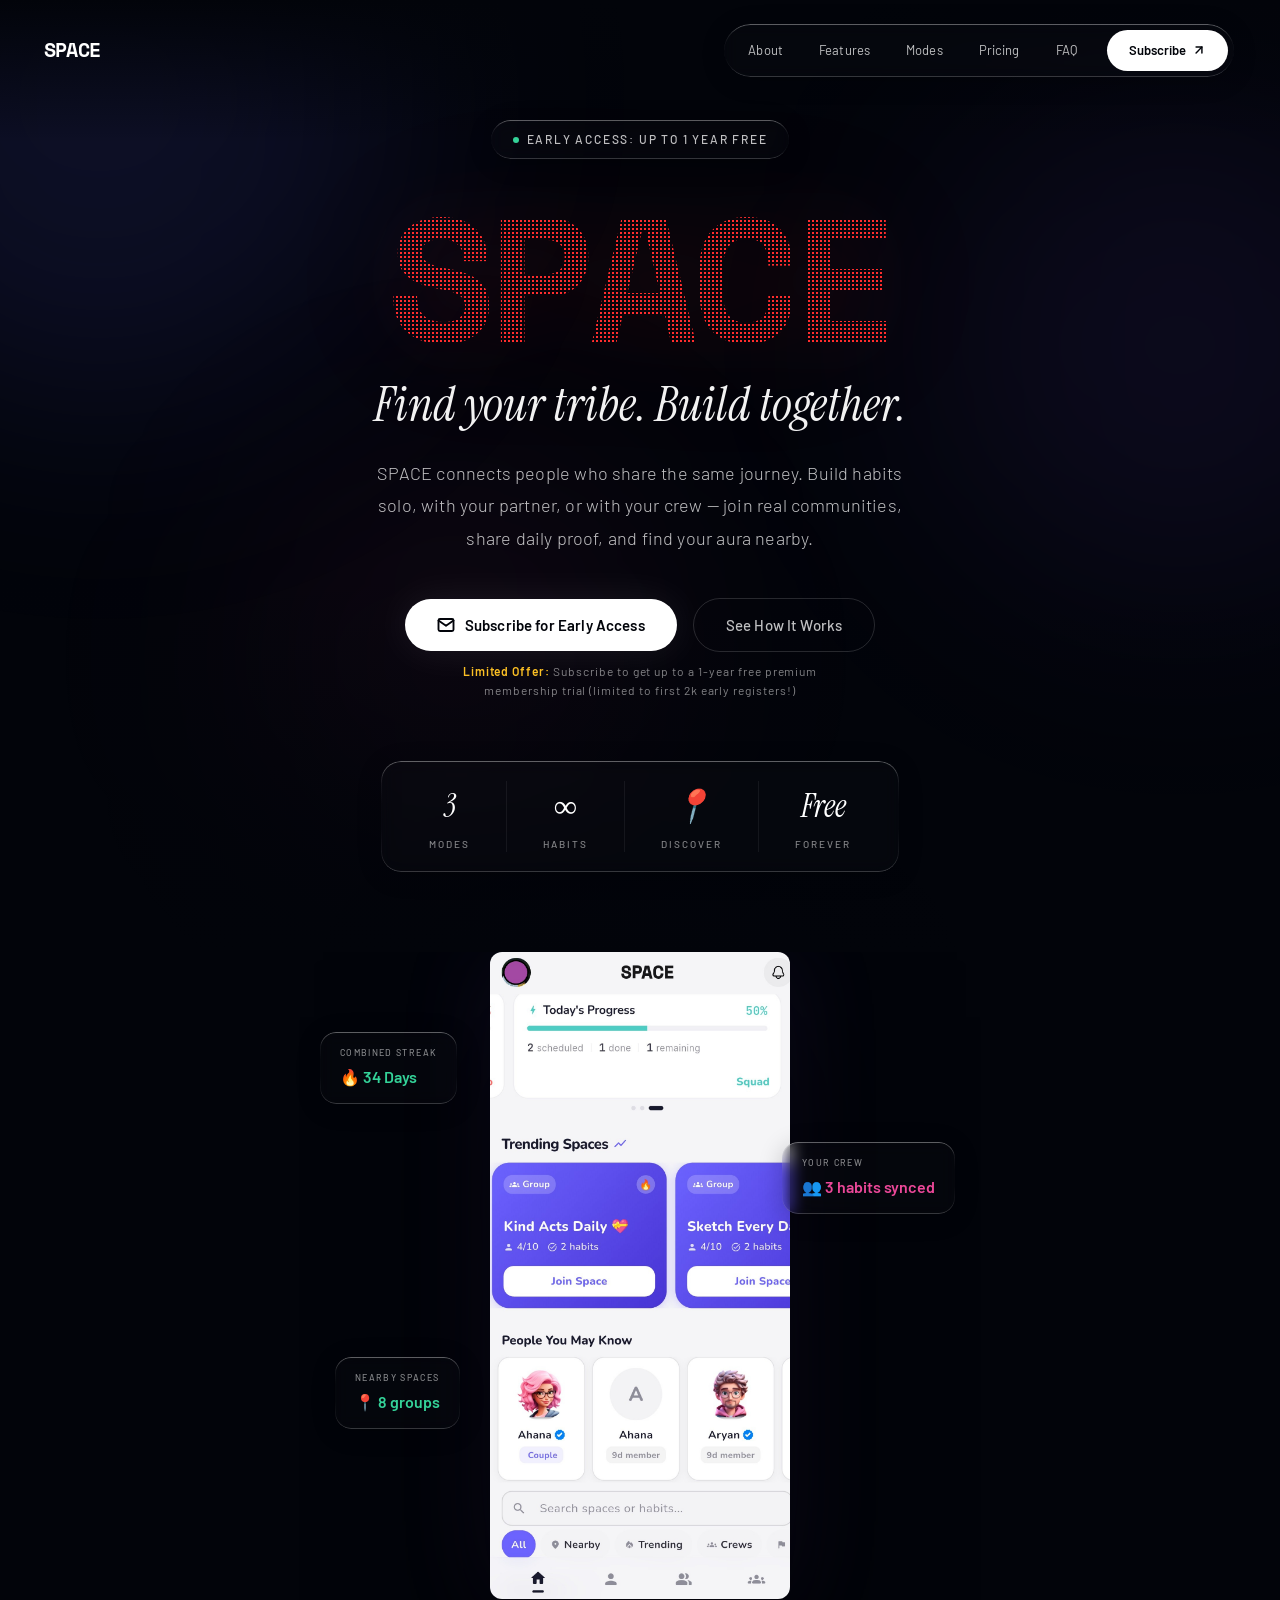
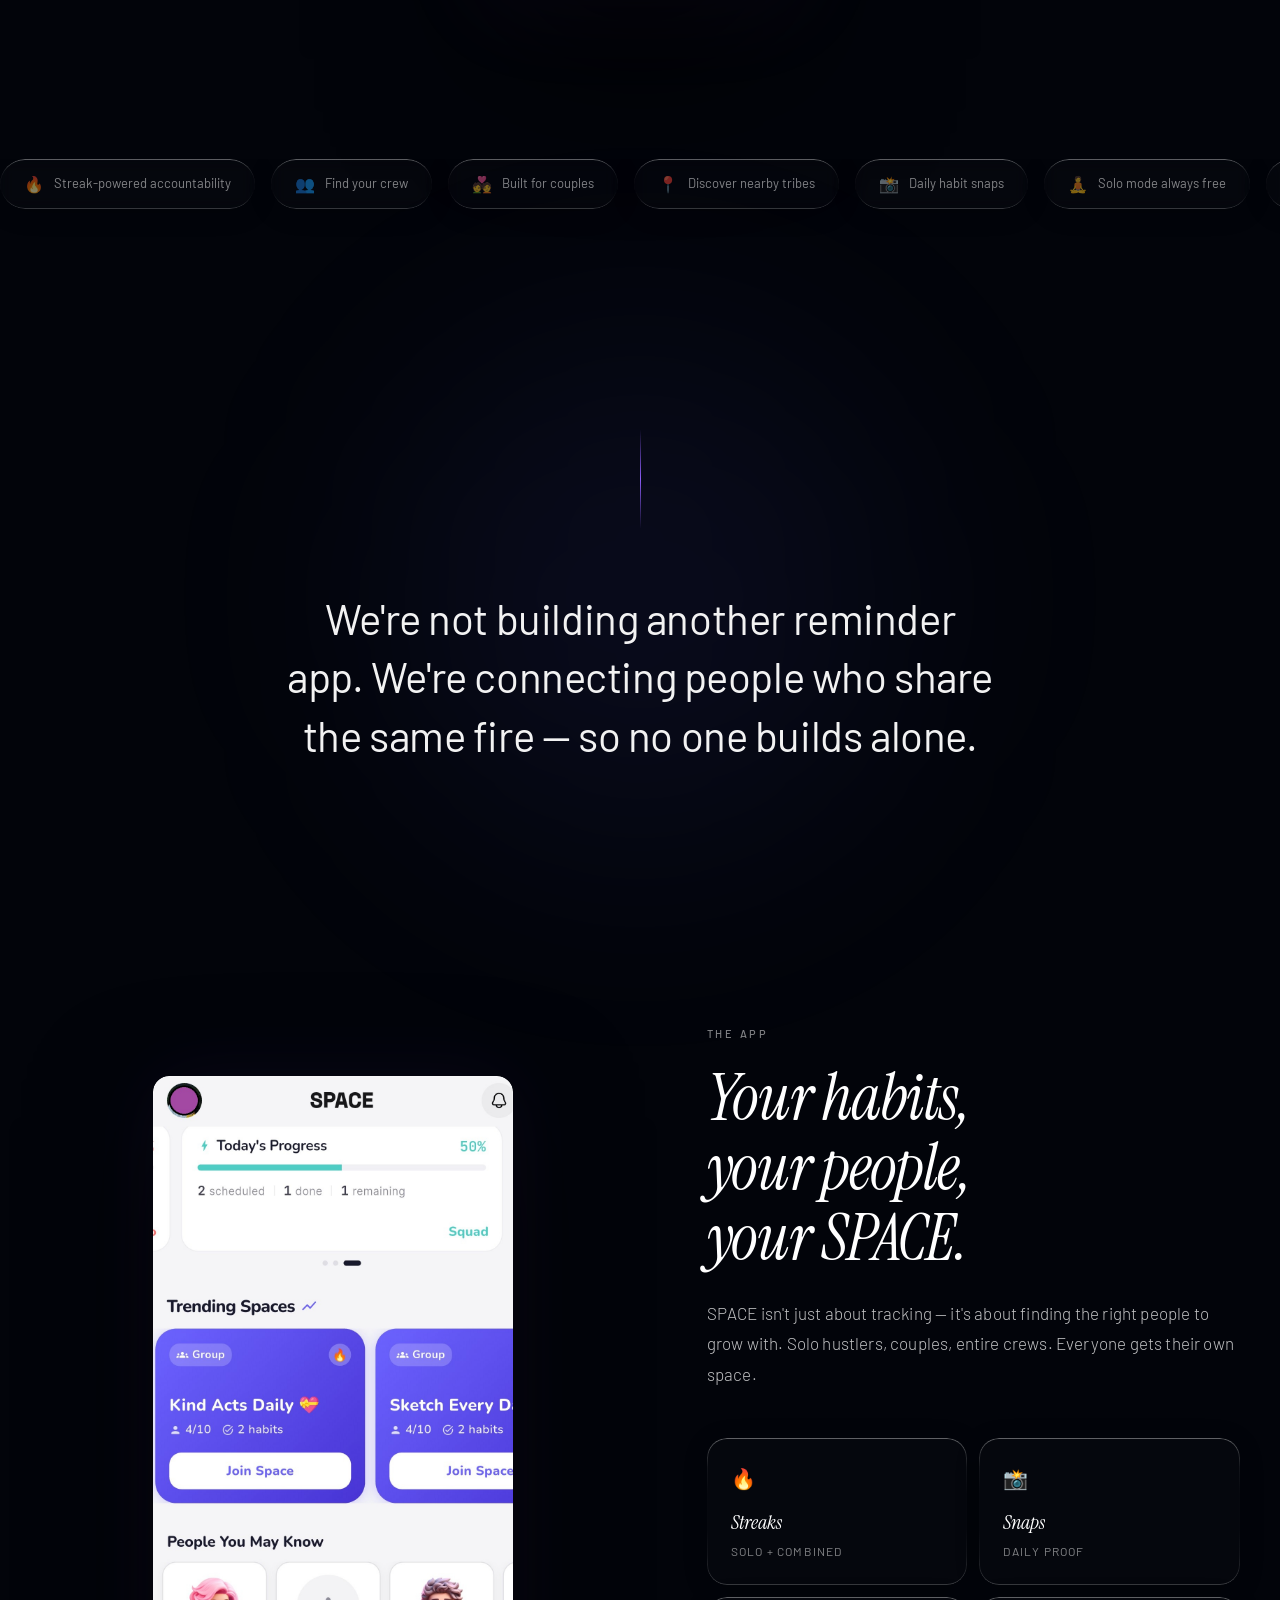
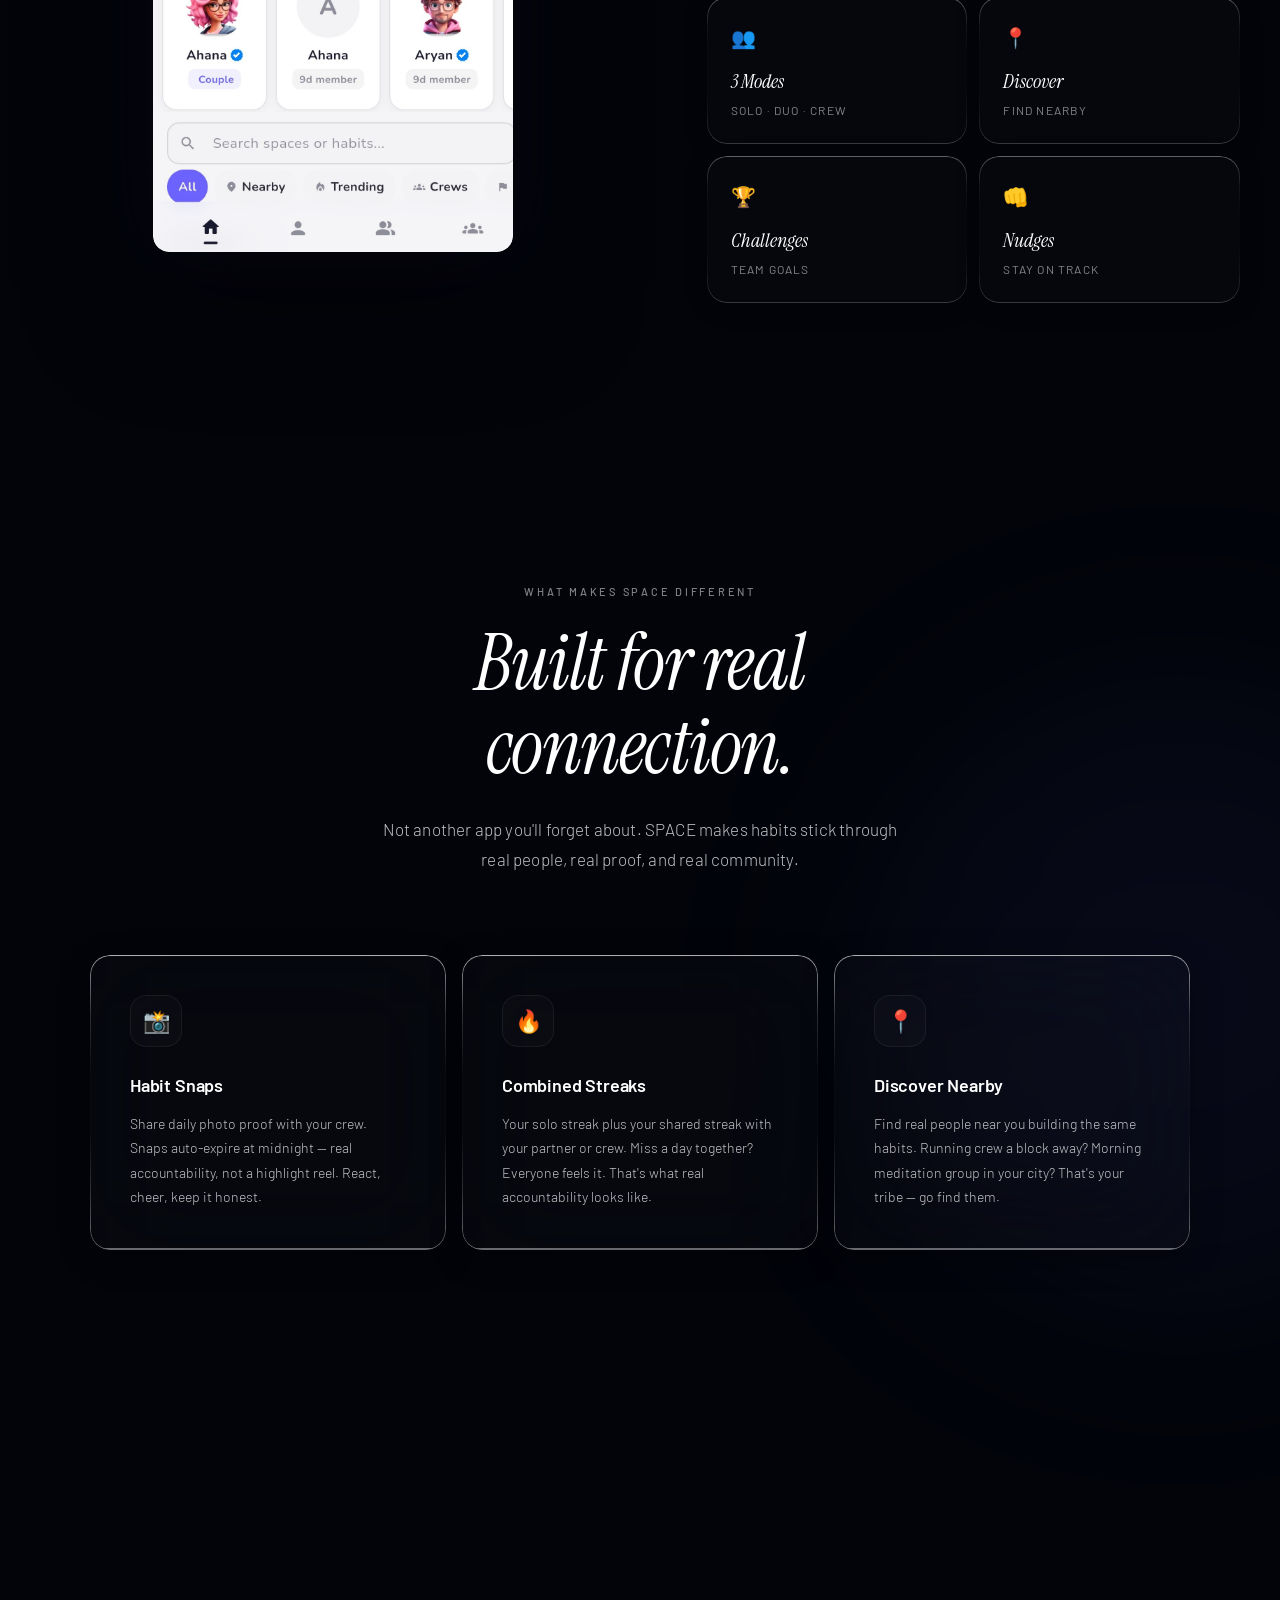
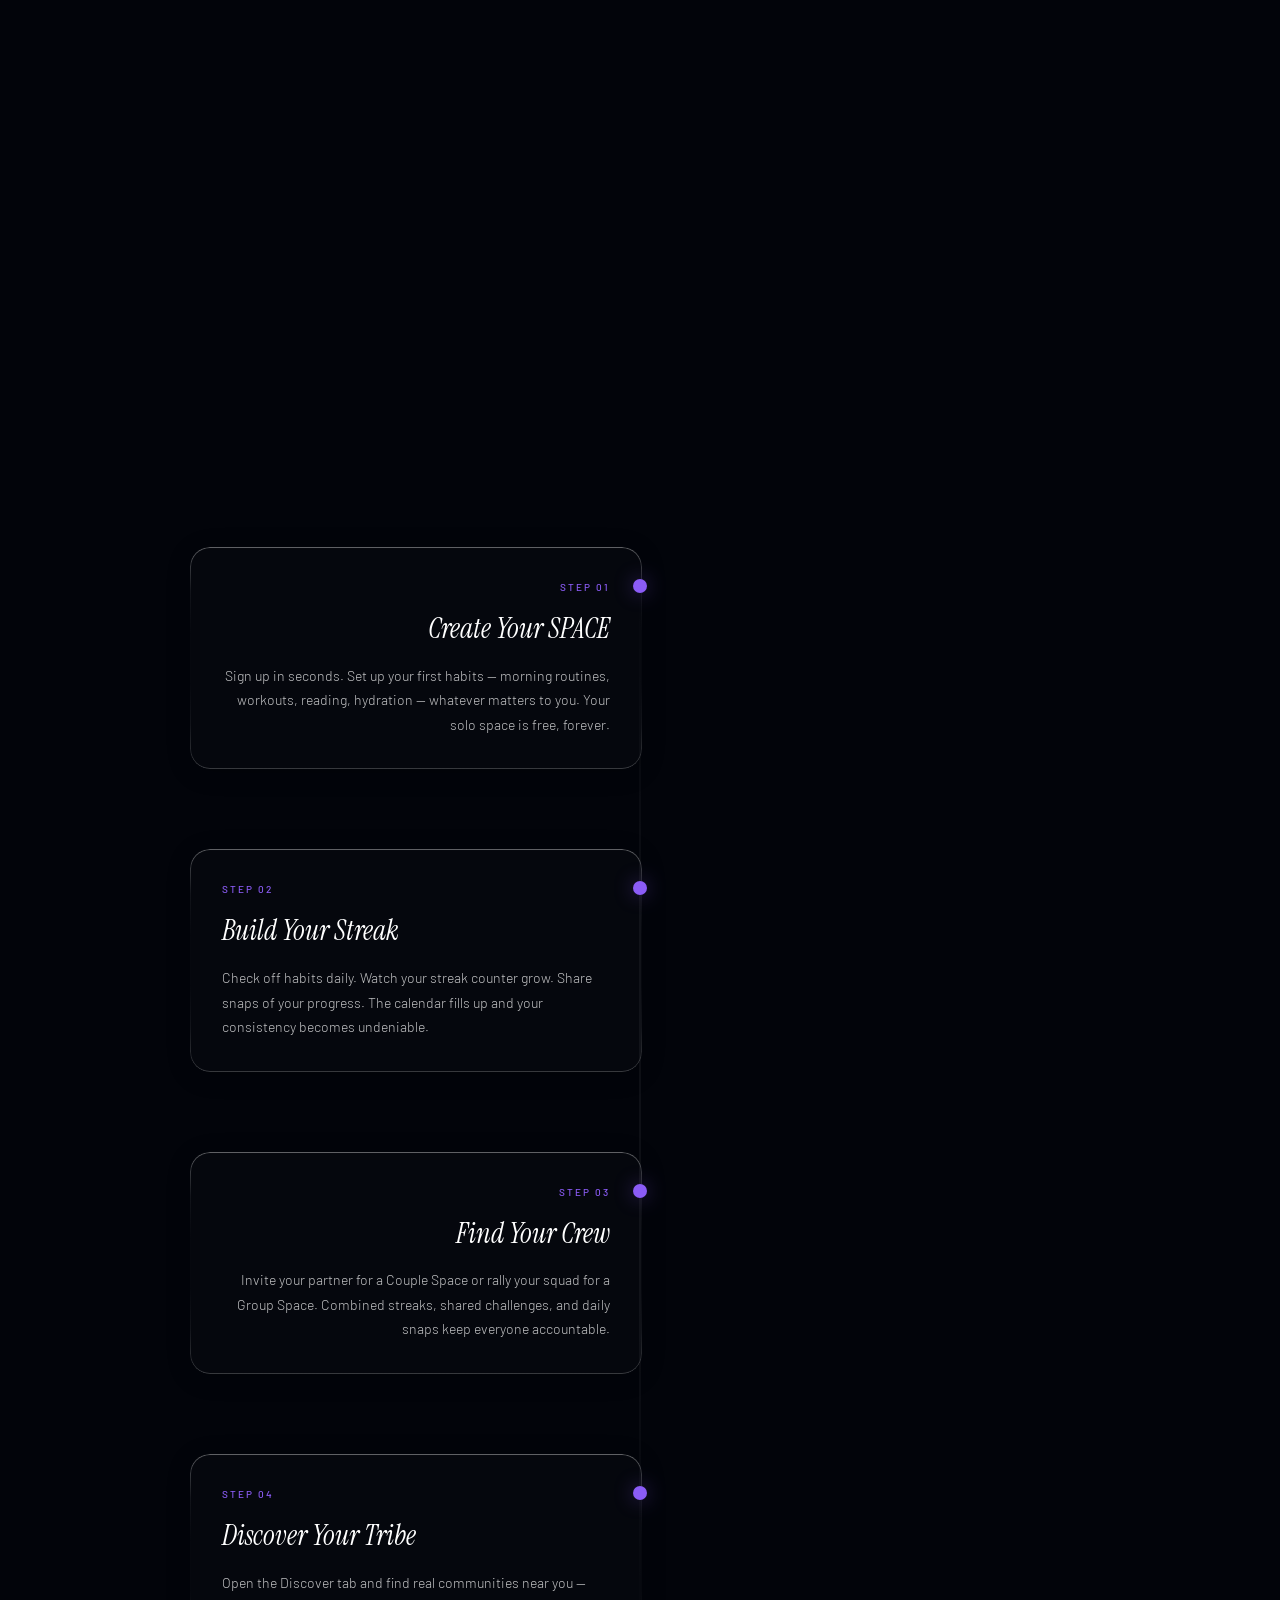
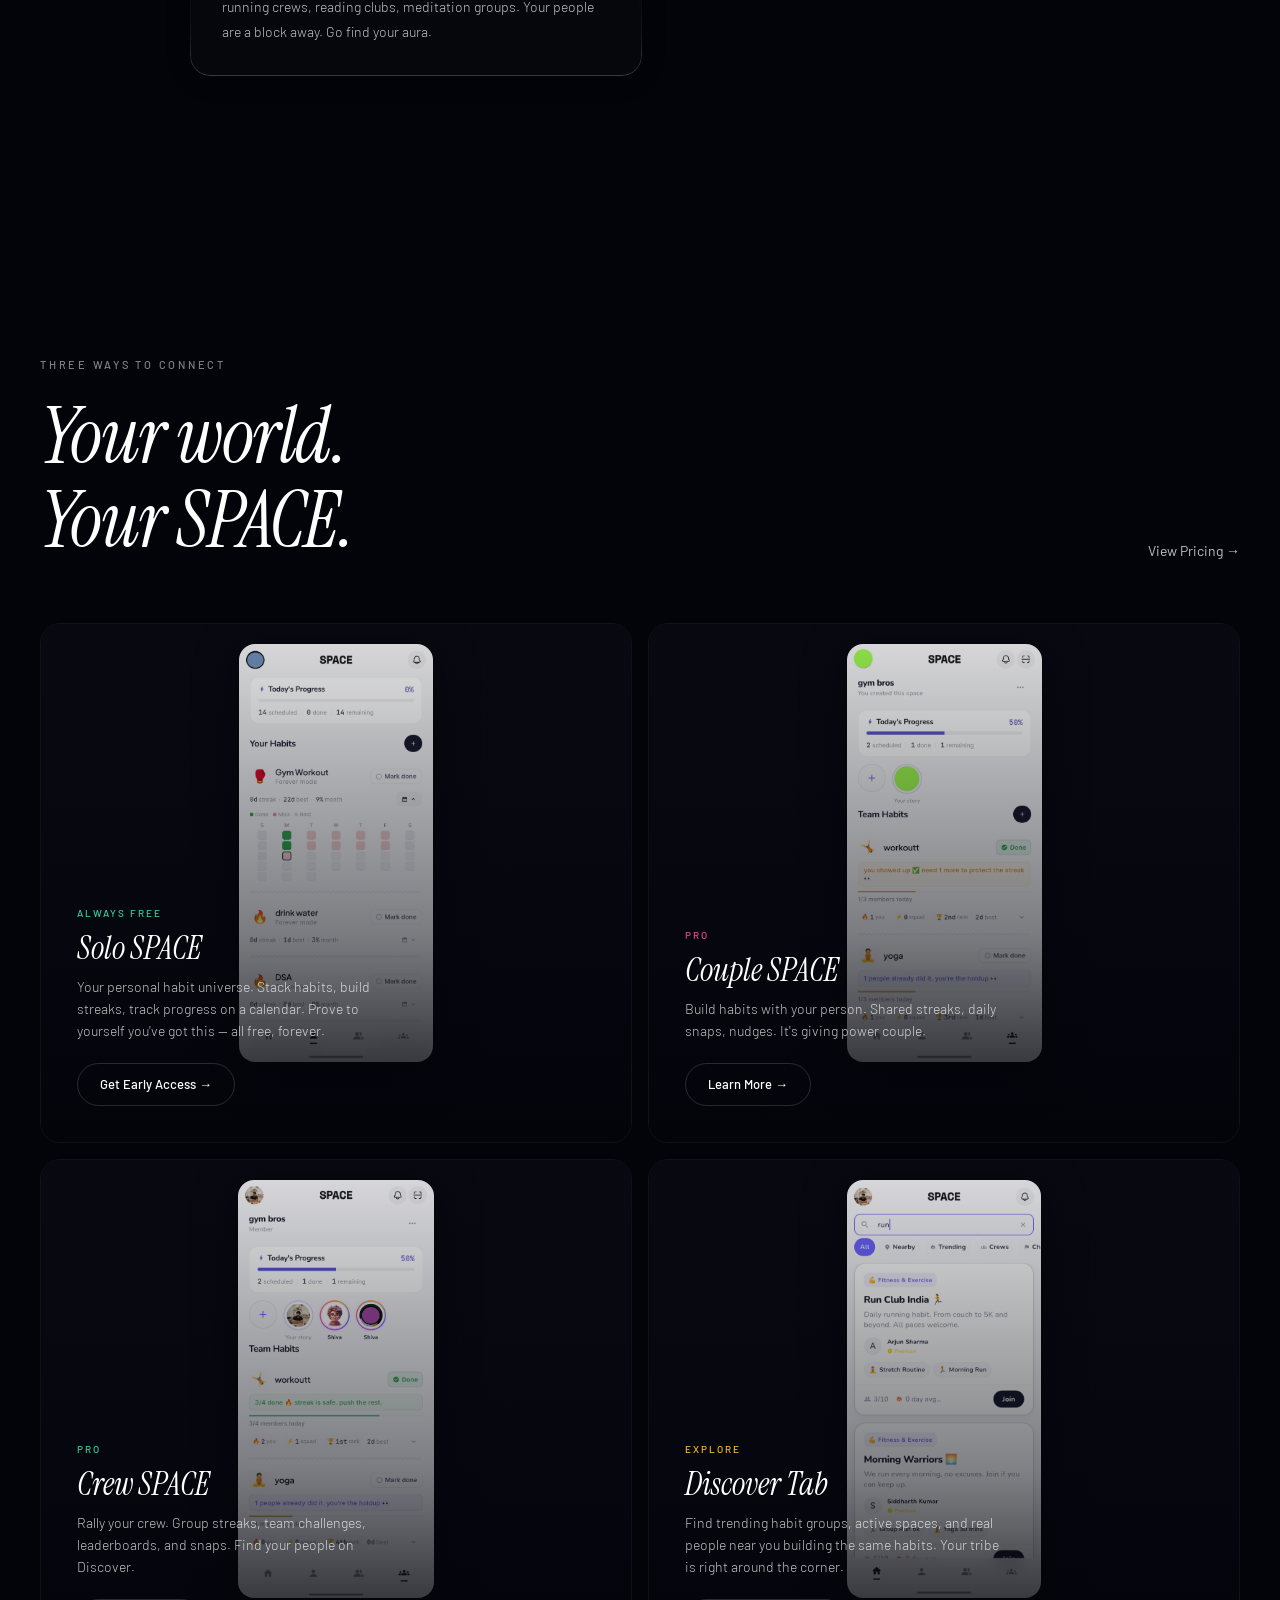
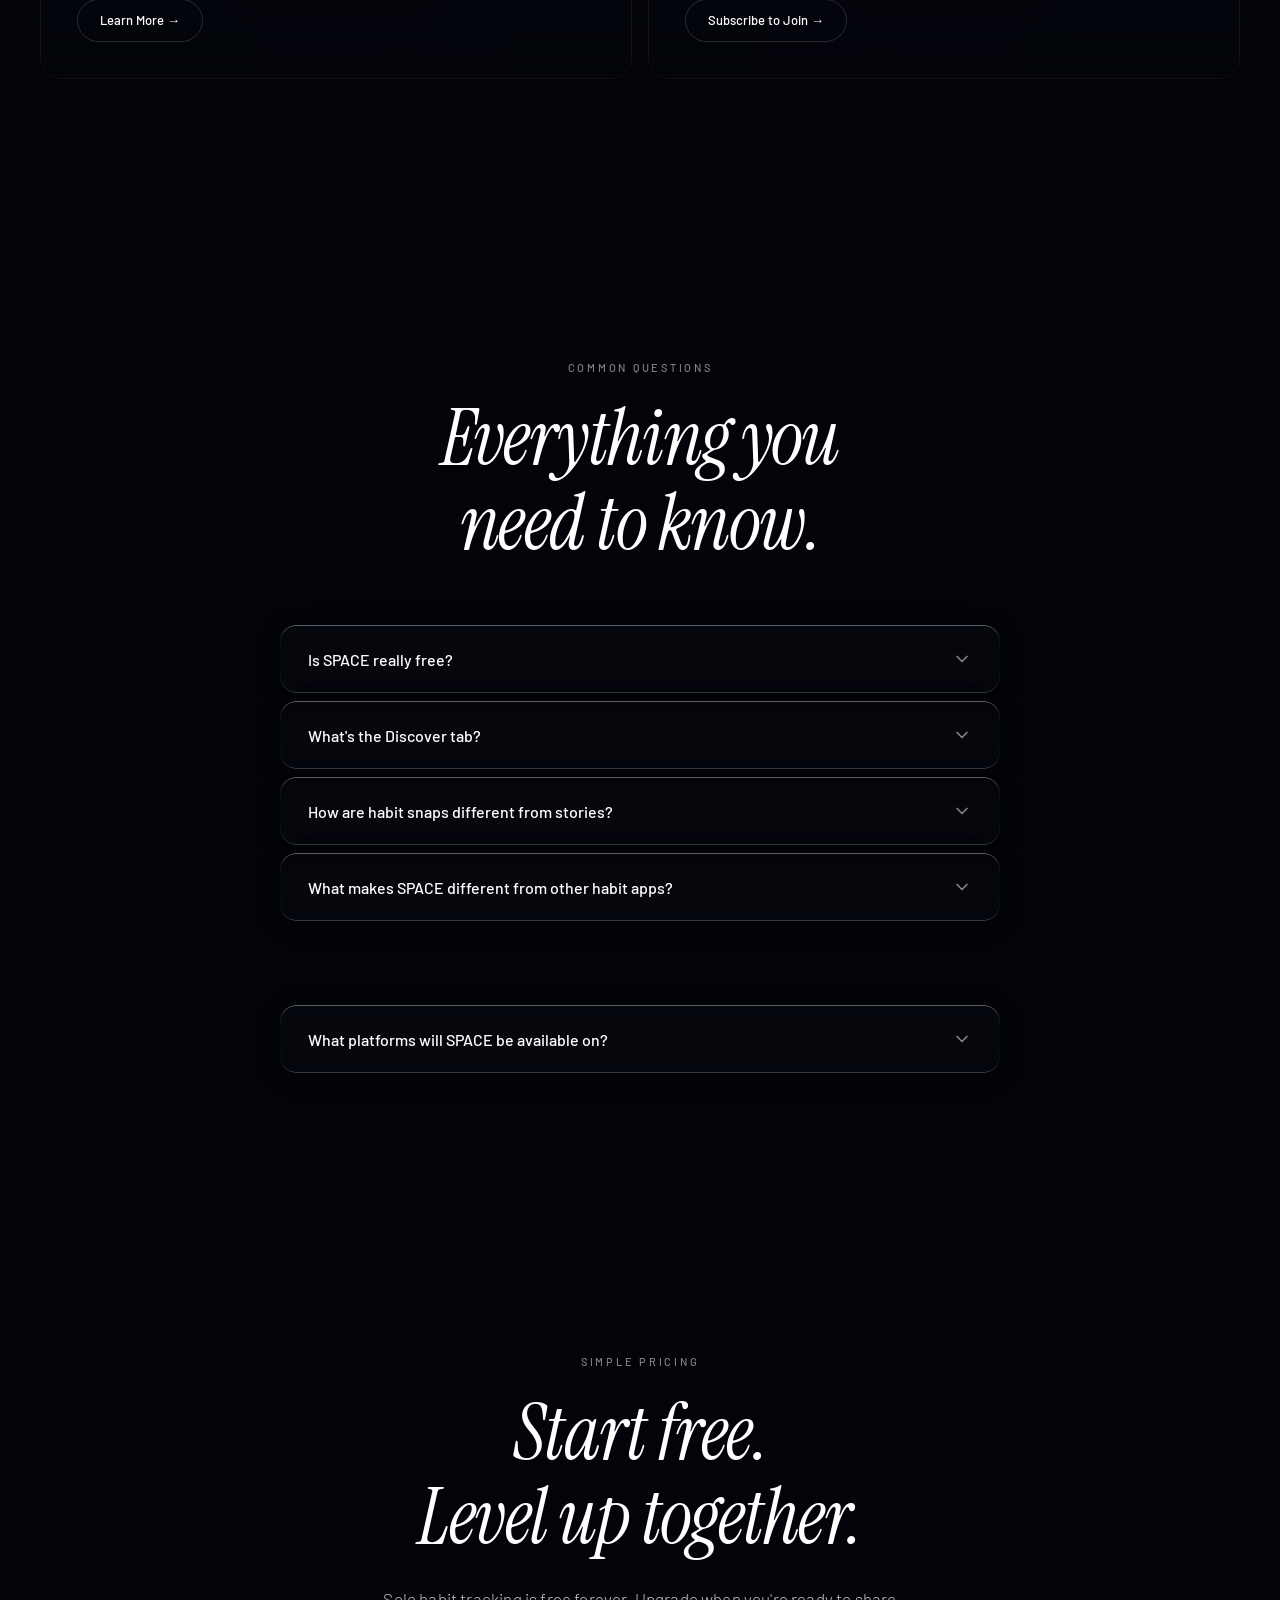
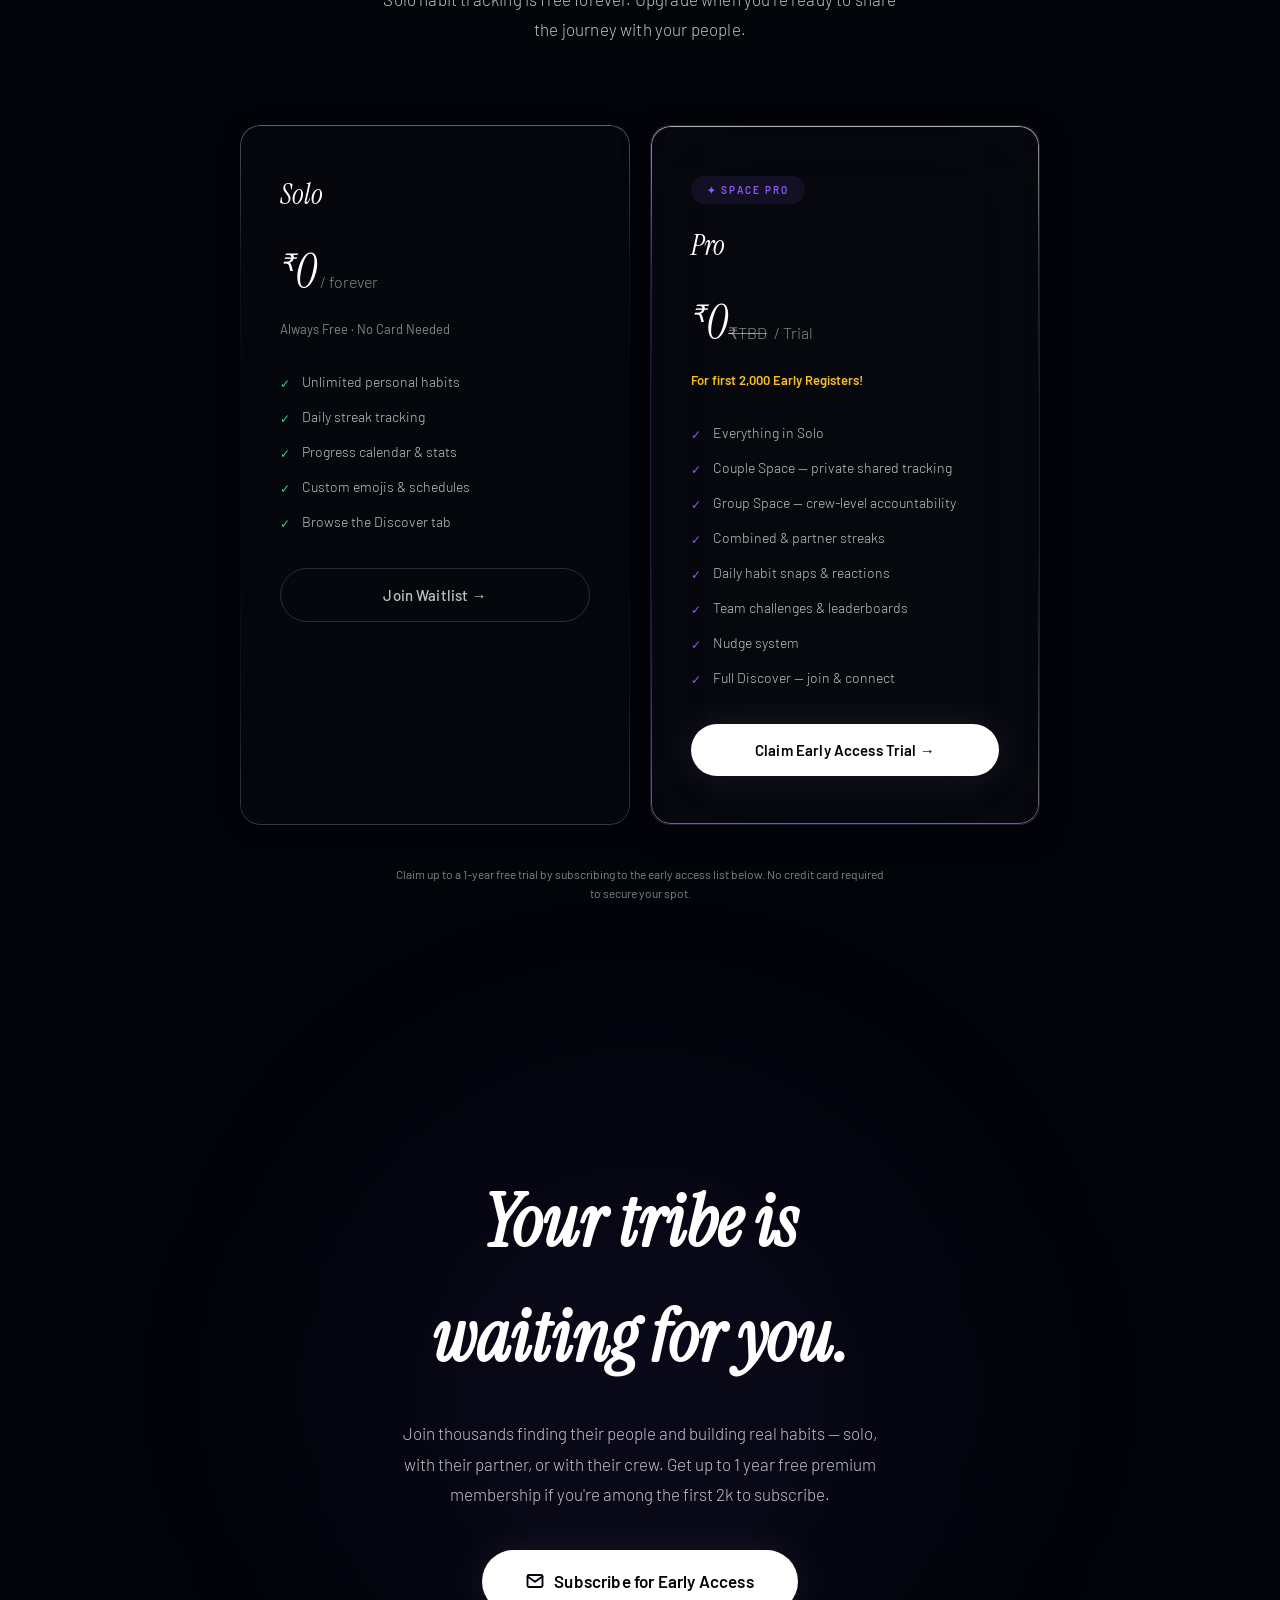
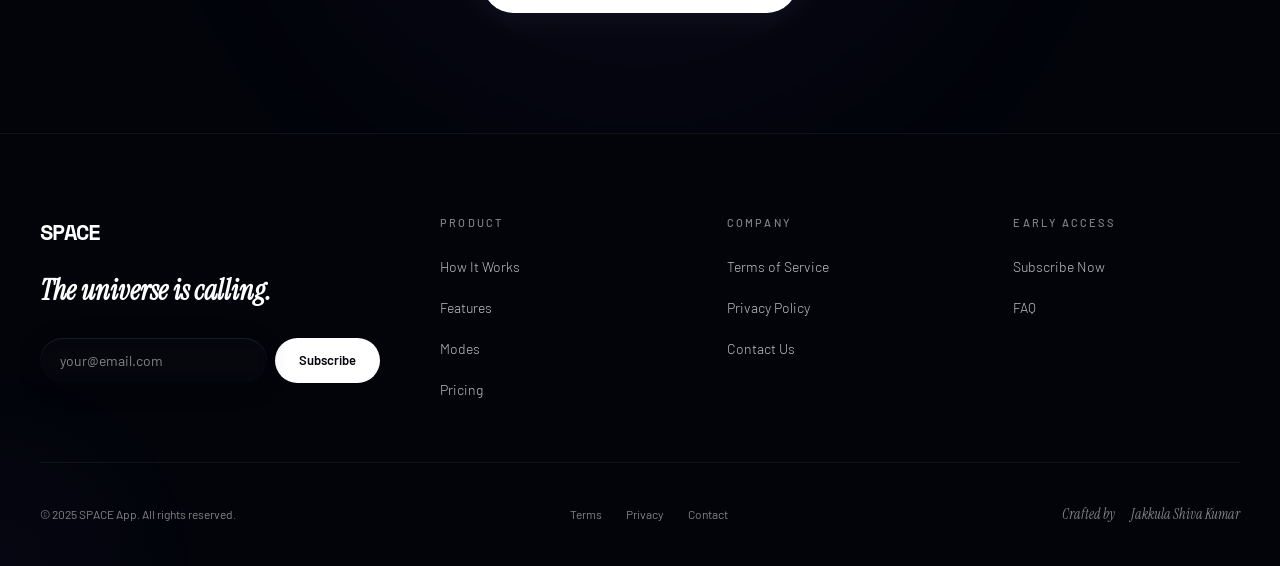
==== commit 79228636: "Add files via upload" ====
--- a/index.html
+++ b/index.html
@@ -35,8 +35,8 @@
                 <a href="#pricing">Pricing</a>
                 <a href="#faq">FAQ</a>
             </div>
-            <a href="https://play.google.com/store" target="_blank" class="nav-cta">
-                Download
+            <a href="#subscribe-form" class="nav-cta">
+                Subscribe
                 <svg viewBox="0 0 24 24" fill="none" stroke="currentColor" stroke-width="2.5" stroke-linecap="round"
                     stroke-linejoin="round">
                     <line x1="7" y1="17" x2="17" y2="7" />
@@ -57,7 +57,7 @@
         <a href="#pricing">Pricing</a>
         <a href="#faq">FAQ</a>
         <a href="terms.html">Legal</a>
-        <a href="https://play.google.com/store" target="_blank">Download →</a>
+        <a href="#subscribe-form">Subscribe →</a>
     </div>
 
     <main>
@@ -72,7 +72,7 @@
 
             <div class="hero-badge liquid-glass">
                 <span class="dot"></span>
-                Now Live on Google Play
+                Early Access: Up to 1 Year Free
             </div>
 
             <div class="hero-title">
@@ -87,17 +87,23 @@
             </p>
 
             <div class="hero-actions">
-                <a href="https://play.google.com/store" target="_blank" class="btn btn-primary liquid-glass-strong">
-                    <svg class="btn-icon" viewBox="0 0 24 24" fill="currentColor">
-                        <path
-                            d="M3.609 1.814L13.792 12 3.61 22.186a.996.996 0 01-.61-.92V2.734a1 1 0 01.609-.92zm10.89 10.893l2.302 2.302-10.937 6.333 8.635-8.635zm3.199-3.199l2.302 2.302a1 1 0 010 1.38l-2.302 2.302L15.396 12l2.302-2.492zM5.864 2.658L16.8 8.99l-2.302 2.303-8.634-8.635z" />
+                <a href="#subscribe-form" class="btn btn-primary liquid-glass-strong">
+                    <svg class="btn-icon" viewBox="0 0 24 24" fill="none" stroke="currentColor" stroke-width="2.5"
+                        stroke-linecap="round" stroke-linejoin="round">
+                        <path d="M4 4h16c1.1 0 2 .9 2 2v12c0 1.1-.9 2-2 2H4c-1.1 0-2-.9-2-2V6c0-1.1.9-2 2-2z"></path>
+                        <polyline points="22,6 12,13 2,6"></polyline>
                     </svg>
-                    Download Free
+                    Subscribe for Early Access
                 </a>
                 <a href="#showcase" class="btn btn-outline">See How It Works</a>
             </div>
 
-            <p class="hero-note">Android · Google Play · Free Forever</p>
+            <div class="hero-note"
+                style="margin-top:-10px; margin-bottom:60px; max-width:400px; margin-left:auto; margin-right:auto;">
+                <span style="color:var(--gold); font-weight:600;">Limited Offer:</span> Subscribe to get up to a 1-year
+                free
+                premium membership trial (limited to first 2k early registers!)
+            </div>
 
             <div class="hero-stats liquid-glass">
                 <div class="hero-stat">
@@ -364,7 +370,7 @@
                         <div class="mode-card-title">Solo SPACE</div>
                         <div class="mode-card-desc">Your personal habit universe. Stack habits, build streaks, track
                             progress on a calendar. Prove to yourself you've got this — all free, forever.</div>
-                        <a href="https://play.google.com/store" target="_blank" class="mode-card-btn">Start Free →</a>
+                        <a href="#subscribe-form" class="mode-card-btn">Get Early Access →</a>
                     </div>
                 </div>
 
@@ -410,8 +416,7 @@
                         <div class="mode-card-title">Discover Tab</div>
                         <div class="mode-card-desc">Find trending habit groups, active spaces, and real people near you
                             building the same habits. Your tribe is right around the corner.</div>
-                        <a href="https://play.google.com/store" target="_blank" class="mode-card-btn">Find Your Tribe
-                            →</a>
+                        <a href="#subscribe-form" class="mode-card-btn">Subscribe to Join →</a>
                     </div>
                 </div>
             </div>
@@ -510,16 +515,17 @@
 
                 <div class="faq-item liquid-glass reveal delay-5">
                     <button class="faq-question" aria-expanded="false">
-                        What platforms is SPACE available on?
+                        What platforms will SPACE be available on?
                         <svg class="faq-chevron" viewBox="0 0 24 24" fill="none" stroke="currentColor" stroke-width="2"
                             stroke-linecap="round" stroke-linejoin="round">
                             <polyline points="6 9 12 15 18 9" />
                         </svg>
                     </button>
                     <div class="faq-answer">
-                        <div class="faq-answer-inner">SPACE is currently available on Android via the Google Play Store.
-                            It's free to download and use. iOS and web versions are being planned — stay tuned by
-                            subscribing to updates in the footer below.</div>
+                        <div class="faq-answer-inner">SPACE is currently in development and will be launching soon on
+                            Android and iOS. Subscribe to our early access list below to secure up to a 1-year free
+                            premium
+                            trial!</div>
                     </div>
                 </div>
             </div>
@@ -538,7 +544,7 @@
                 <div class="price-card liquid-glass reveal">
                     <div class="price-name">Solo</div>
                     <div class="price-amount"><sup>₹</sup>0<span class="period"> / forever</span></div>
-                    <div class="price-period">Free · No Card Needed</div>
+                    <div class="price-period">Always Free · No Card Needed</div>
                     <ul class="price-list">
                         <li><span class="check-icon ci-green">✓</span>Unlimited personal habits</li>
                         <li><span class="check-icon ci-green">✓</span>Daily streak tracking</li>
@@ -546,15 +552,18 @@
                         <li><span class="check-icon ci-green">✓</span>Custom emojis & schedules</li>
                         <li><span class="check-icon ci-green">✓</span>Browse the Discover tab</li>
                     </ul>
-                    <a href="https://play.google.com/store" target="_blank" class="btn btn-outline"
-                        style="width:100%;justify-content:center;">Download Free →</a>
+                    <a href="#subscribe-form" class="btn btn-outline" style="width:100%;justify-content:center;">Join
+                        Waitlist →</a>
                 </div>
 
                 <div class="price-card pro liquid-glass-strong reveal delay-1">
                     <div class="price-badge">✦ SPACE Pro</div>
                     <div class="price-name">Pro</div>
-                    <div class="price-amount"><sup>₹</sup>TBD<span class="period"> / mo</span></div>
-                    <div class="price-period">Google Play Billing · Cancel Anytime</div>
+                    <div class="price-amount"><sup>₹</sup>0<span class="period"
+                            style="text-decoration:line-through;margin-right:4px;">₹TBD</span><span class="period"> /
+                            Trial</span></div>
+                    <div class="price-period" style="color:var(--gold);font-weight:600;">For first 2,000 Early
+                        Registers!</div>
                     <ul class="price-list">
                         <li><span class="check-icon ci-purple">✓</span>Everything in Solo</li>
                         <li><span class="check-icon ci-purple">✓</span>Couple Space — private shared tracking</li>
@@ -565,12 +574,12 @@
                         <li><span class="check-icon ci-purple">✓</span>Nudge system</li>
                         <li><span class="check-icon ci-purple">✓</span>Full Discover — join & connect</li>
                     </ul>
-                    <a href="https://play.google.com/store" target="_blank" class="btn btn-primary"
-                        style="width:100%;justify-content:center;">Upgrade to Pro →</a>
-                </div>
-            </div>
-            <p class="pricing-note">All payments processed securely by Google Play Billing. Cancel anytime from your
-                Play Store account.</p>
+                    <a href="#subscribe-form" class="btn btn-primary" style="width:100%;justify-content:center;">Claim
+                        Early Access Trial →</a>
+                </div>
+            </div>
+            <p class="pricing-note">Claim up to a 1-year free trial by subscribing to the early access list below. No
+                credit card required to secure your spot.</p>
         </section>
 
         <!-- ========== CTA ========== -->
@@ -579,14 +588,17 @@
             <div class="reveal">
                 <h2 class="cta-heading">Your tribe is<br>waiting for you.</h2>
                 <p class="cta-desc">Join thousands finding their people and building real habits — solo, with their
-                    partner, or with their crew. Your journey starts now.</p>
-                <a href="https://play.google.com/store" target="_blank" class="btn btn-primary liquid-glass-strong"
+                    partner, or with their crew. Get up to 1 year free premium membership if you're among the first 2k
+                    to
+                    subscribe.</p>
+                <a href="#subscribe-form" class="btn btn-primary liquid-glass-strong"
                     style="font-size:17px;padding:18px 44px;">
-                    <svg class="btn-icon" viewBox="0 0 24 24" fill="currentColor">
-                        <path
-                            d="M3.609 1.814L13.792 12 3.61 22.186a.996.996 0 01-.61-.92V2.734a1 1 0 01.609-.92zm10.89 10.893l2.302 2.302-10.937 6.333 8.635-8.635zm3.199-3.199l2.302 2.302a1 1 0 010 1.38l-2.302 2.302L15.396 12l2.302-2.492zM5.864 2.658L16.8 8.99l-2.302 2.303-8.634-8.635z" />
+                    <svg class="btn-icon" viewBox="0 0 24 24" fill="none" stroke="currentColor" stroke-width="2.5"
+                        stroke-linecap="round" stroke-linejoin="round">
+                        <path d="M4 4h16c1.1 0 2 .9 2 2v12c0 1.1-.9 2-2 2H4c-1.1 0-2-.9-2-2V6c0-1.1.9-2 2-2z"></path>
+                        <polyline points="22,6 12,13 2,6"></polyline>
                     </svg>
-                    Download SPACE Free
+                    Subscribe for Early Access
                 </a>
             </div>
         </section>
@@ -628,9 +640,9 @@
                 </ul>
             </div>
             <div class="footer-col">
-                <h5>Download</h5>
+                <h5>Early Access</h5>
                 <ul>
-                    <li><a href="https://play.google.com/store" target="_blank">Google Play Store</a></li>
+                    <li><a href="#subscribe-form">Subscribe Now</a></li>
                     <li><a href="#faq">FAQ</a></li>
                 </ul>
             </div>
--- a/styles.css
+++ b/styles.css
@@ -13,9 +13,11 @@
     --bg-card-strong: rgba(255, 255, 255, 0.02);
 
     --text: #ffffff;
-    --text-secondary: rgba(255, 255, 255, 0.60);
-    --text-tertiary: rgba(255, 255, 255, 0.35);
-    --text-highlight: rgba(255, 255, 255, 0.85);
+    --text-secondary: rgba(255, 255, 255, 0.75);
+    /* Increased contrast */
+    --text-tertiary: rgba(255, 255, 255, 0.50);
+    /* Increased contrast */
+    --text-highlight: rgba(255, 255, 255, 0.95);
 
     --accent: #8B5CF6;
     --accent-2: #EC4899;
@@ -53,6 +55,8 @@
     font-size: 16px;
     -webkit-font-smoothing: antialiased;
     -moz-osx-font-smoothing: grayscale;
+    overflow-x: hidden;
+    width: 100%;
 }
 
 body {
@@ -62,6 +66,16 @@
     background-color: var(--bg);
     line-height: 1.6;
     overflow-x: hidden;
+    width: 100%;
+    position: relative;
+    font-size: 17px;
+    /* Increased base size for readability */
+}
+
+main {
+    overflow-x: hidden;
+    width: 100%;
+    position: relative;
 }
 
 ::selection {
@@ -881,16 +895,18 @@
 }
 
 .mission-quote {
-    font-family: var(--font-heading);
-    font-style: italic;
-    font-size: clamp(28px, 4.5vw, 56px);
+    font-family: var(--font-body);
+    /* Changed from cursive --font-heading to readable body font */
+    font-style: normal;
+    font-size: clamp(24px, 4vw, 42px);
     font-weight: 400;
-    line-height: 1.3;
+    line-height: 1.4;
     max-width: 900px;
-    letter-spacing: -0.02em;
+    letter-spacing: -0.01em;
     text-wrap: balance;
     position: relative;
     z-index: 1;
+    color: var(--text-highlight);
 }
 
 .mission .ambient-orb {
@@ -1591,6 +1607,9 @@
 footer {
     border-top: 1px solid var(--border);
     padding: 80px 24px 40px;
+    overflow-x: hidden;
+    position: relative;
+    width: 100%;
 }
 
 .footer-grid {
@@ -1883,6 +1902,14 @@
         gap: 0;
     }
 
+    .showcase {
+        display: none;
+    }
+
+    .showcase-phone-wrap {
+        display: none;
+    }
+
     .hero-stat {
         padding: 12px 24px;
     }
@@ -1934,18 +1961,28 @@
     }
 
     .hero-stats {
-        flex-direction: column;
+        flex-direction: row;
+        flex-wrap: wrap;
         gap: 0;
+    }
+
+    .hero-stat {
+        padding: 16px 0;
+        width: 50%;
     }
 
     .hero-stat:not(:last-child) {
         border-right: none;
+        border-bottom: none;
+    }
+
+    .hero-stat:nth-child(1),
+    .hero-stat:nth-child(2) {
         border-bottom: 1px solid var(--border);
     }
 
-    .hero-stat {
-        padding: 16px 0;
-        width: 100%;
+    .hero-stat:nth-child(odd) {
+        border-right: 1px solid var(--border);
     }
 
     .showcase-wrap {
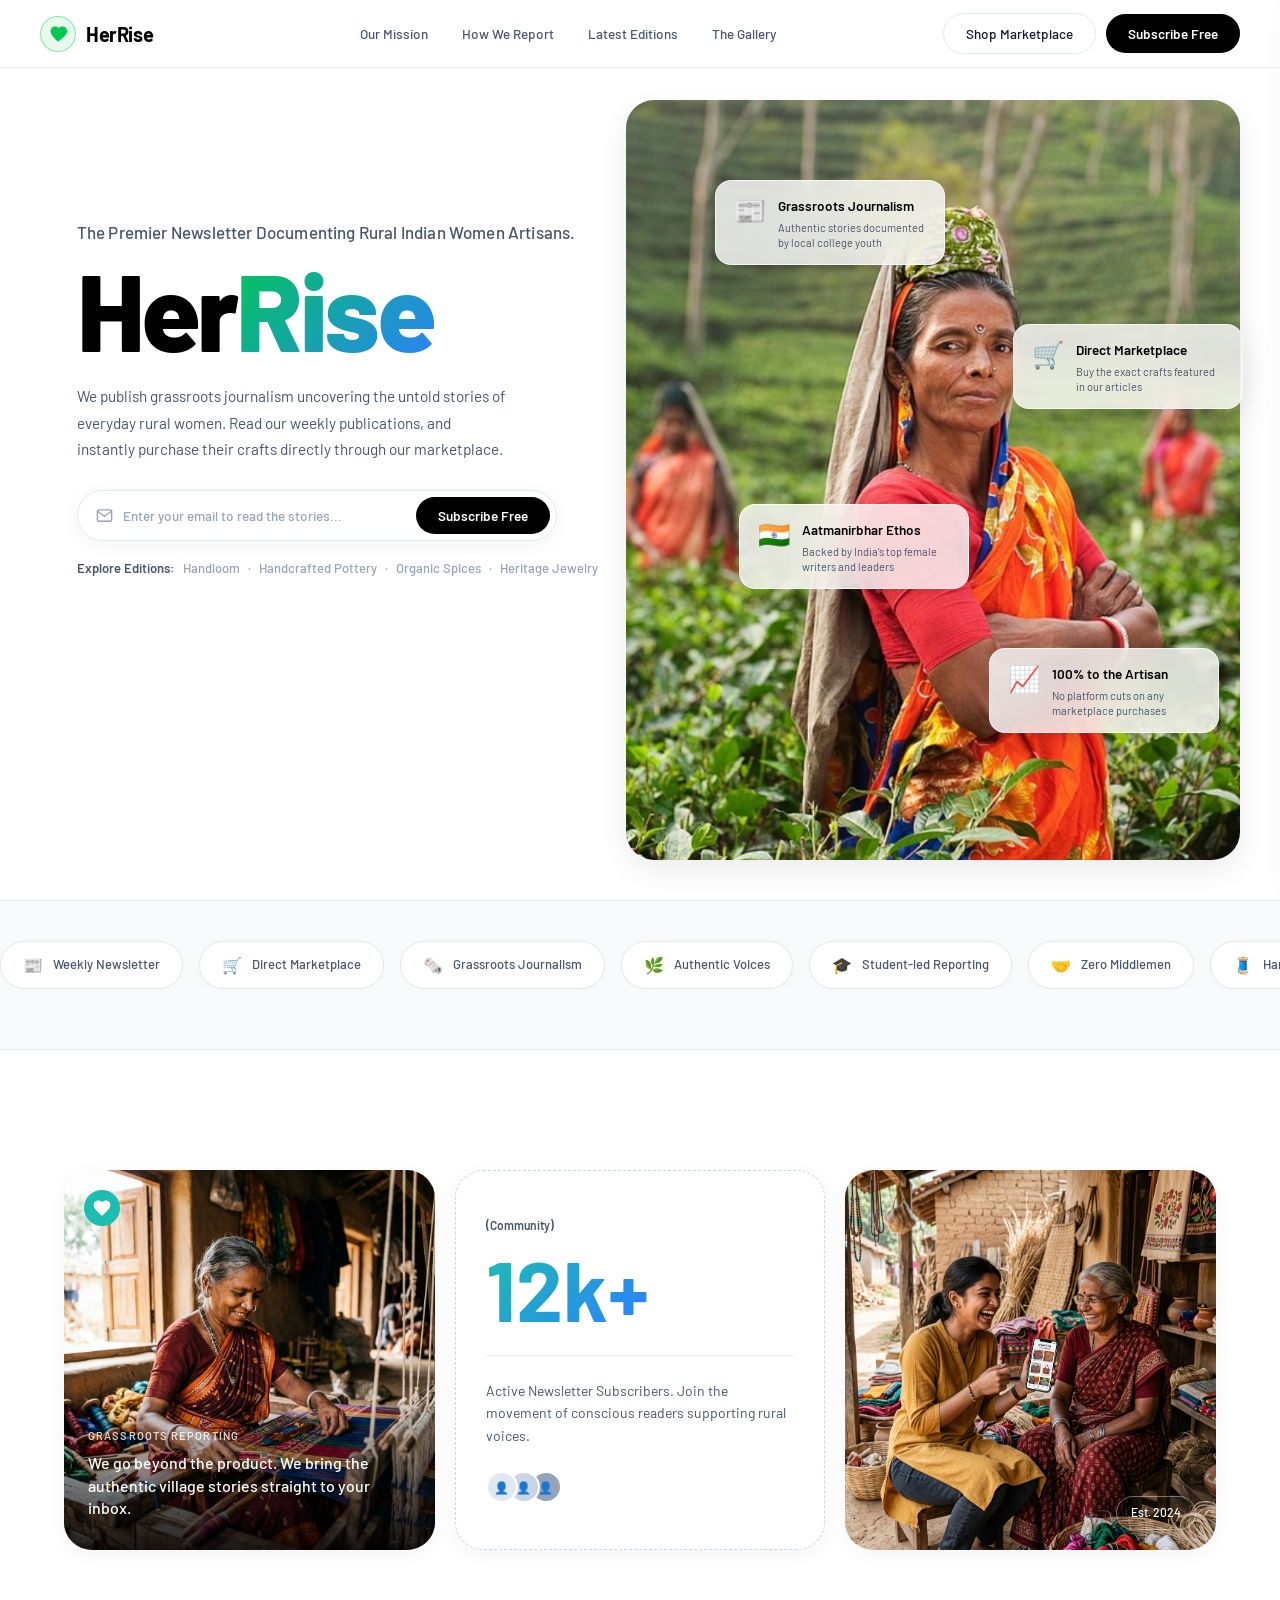
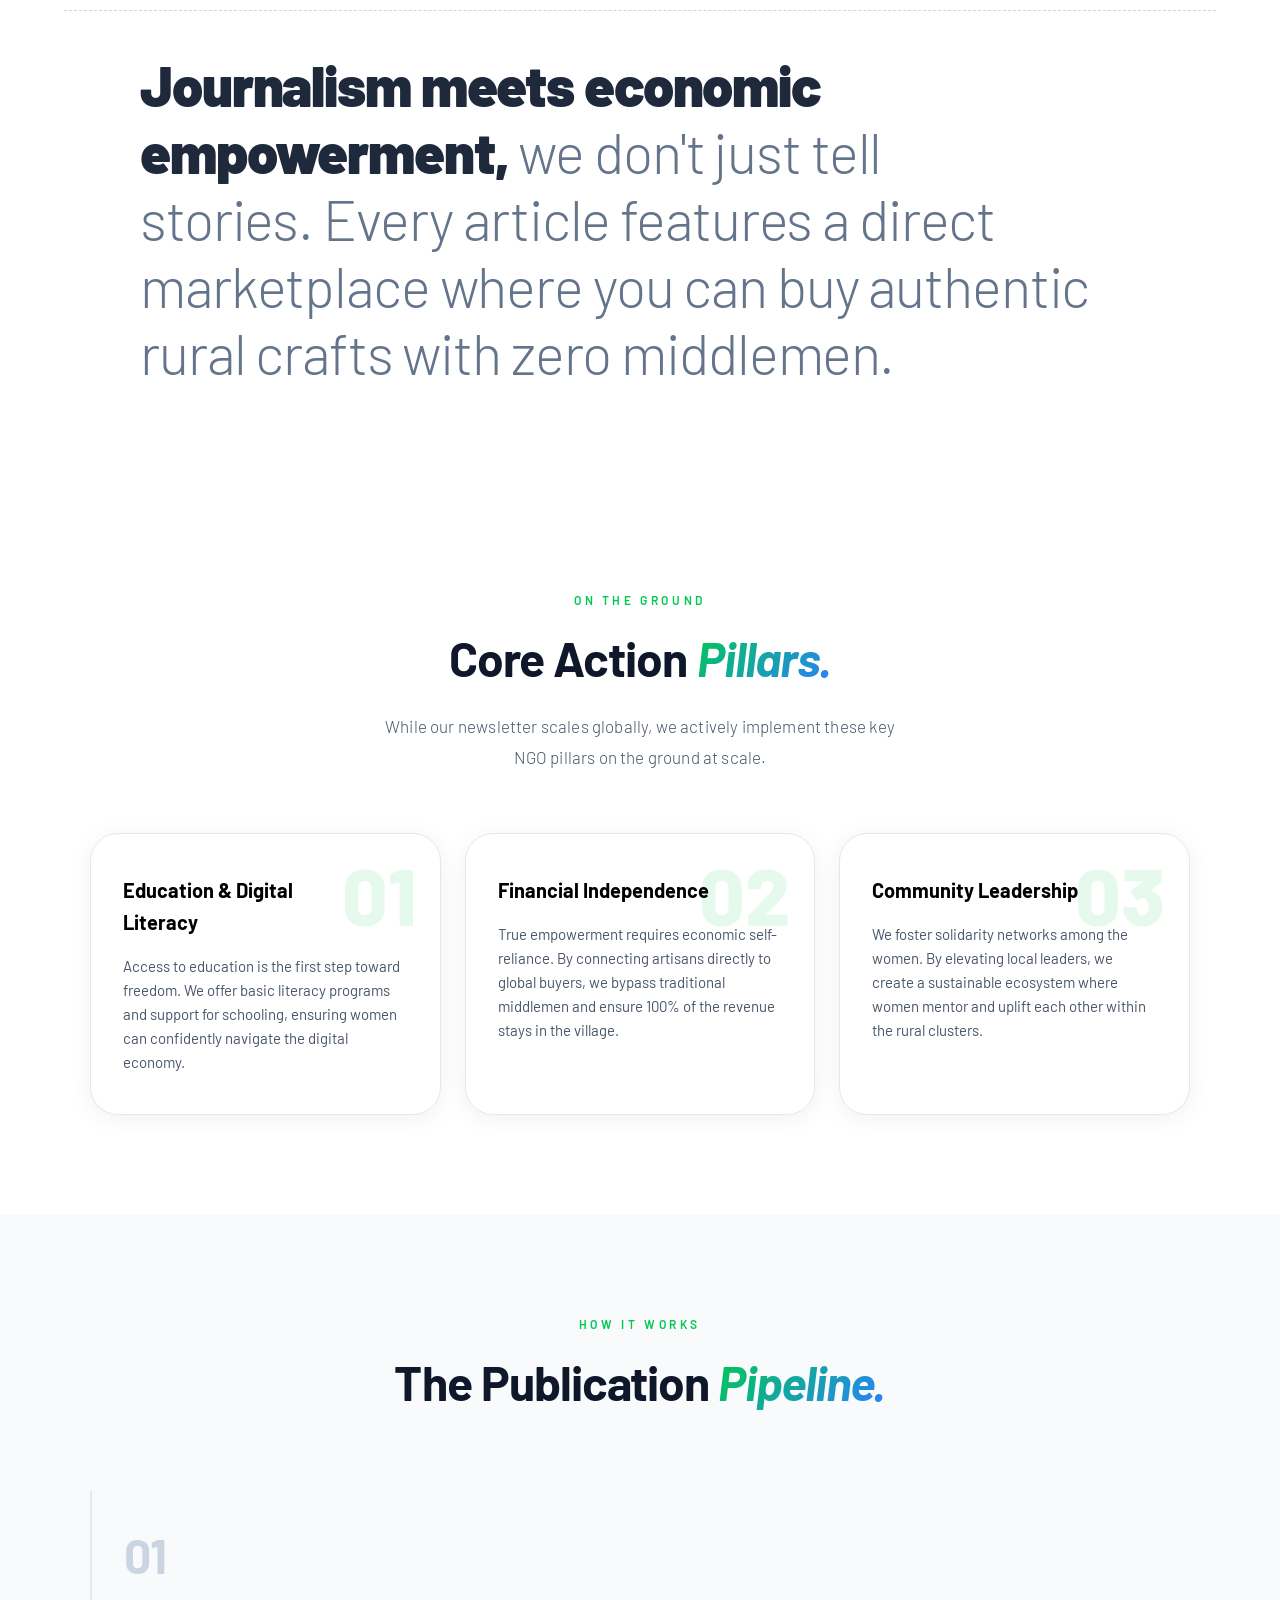
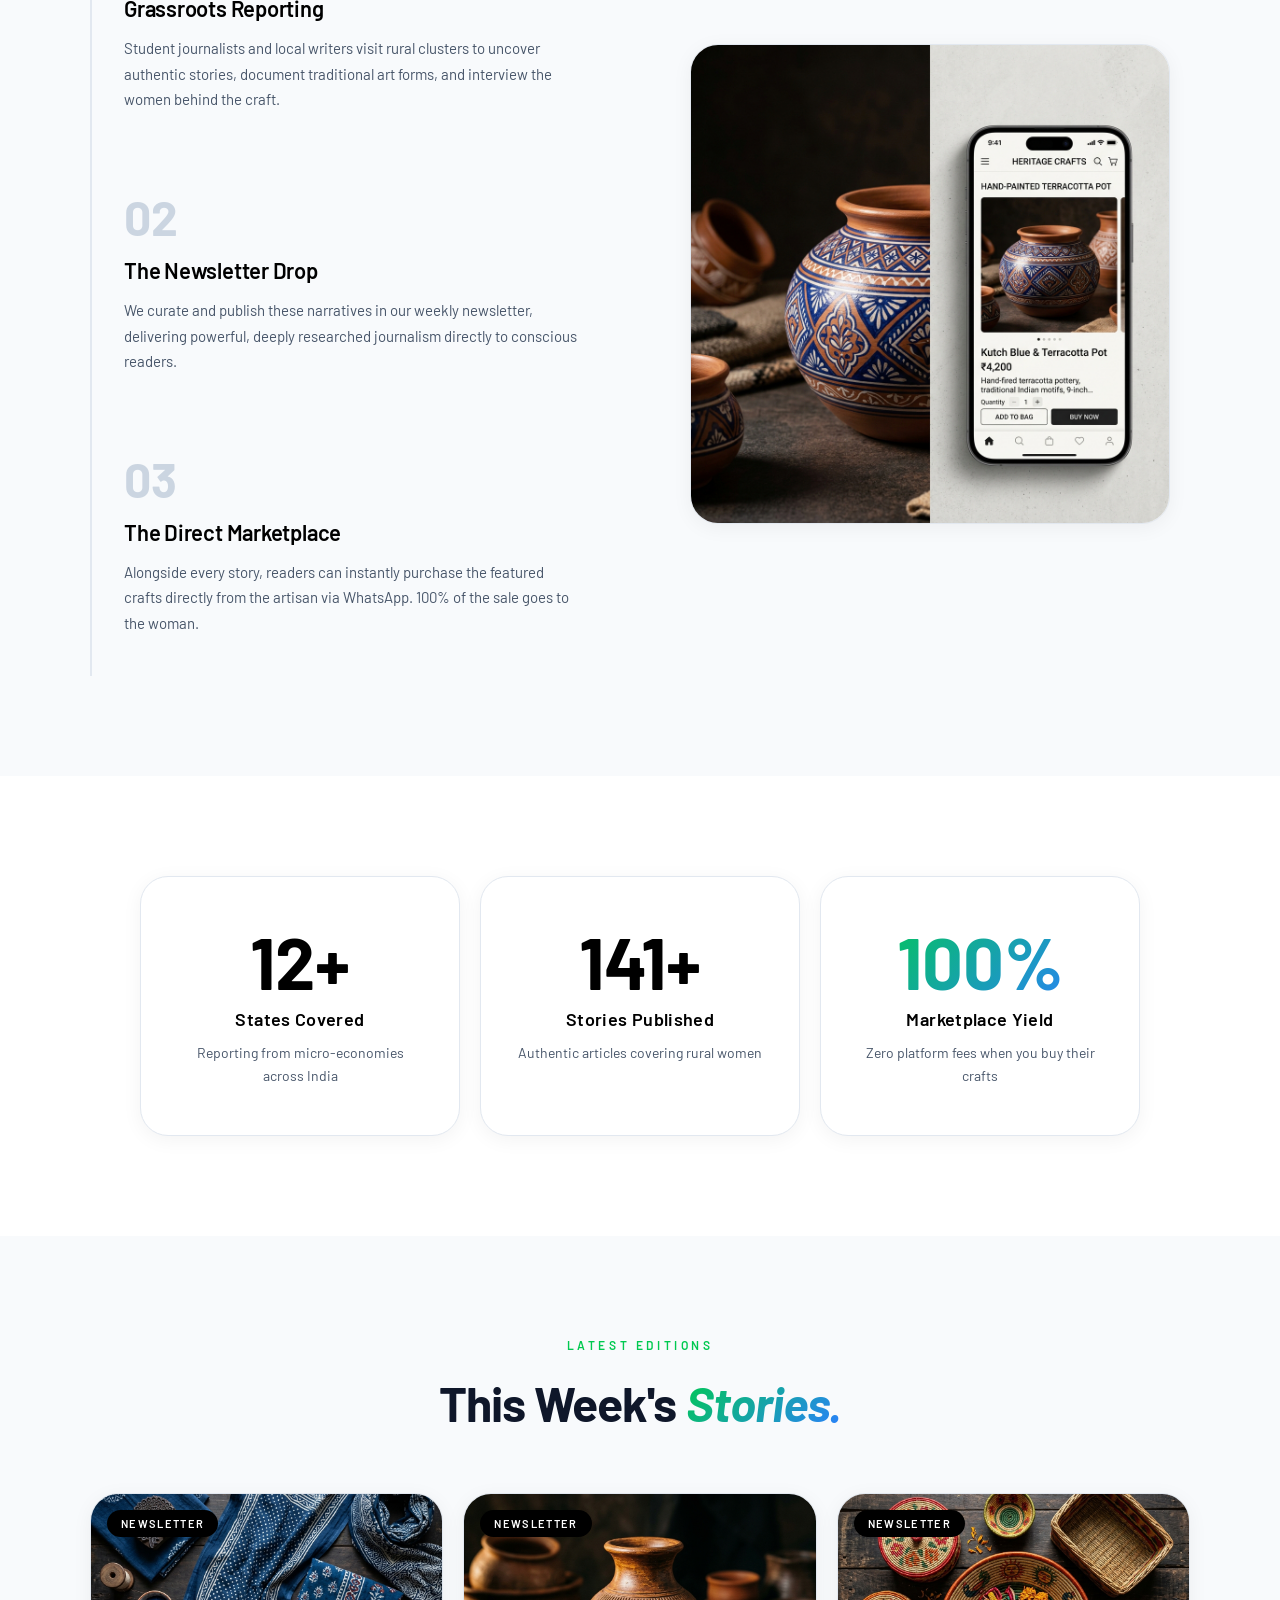
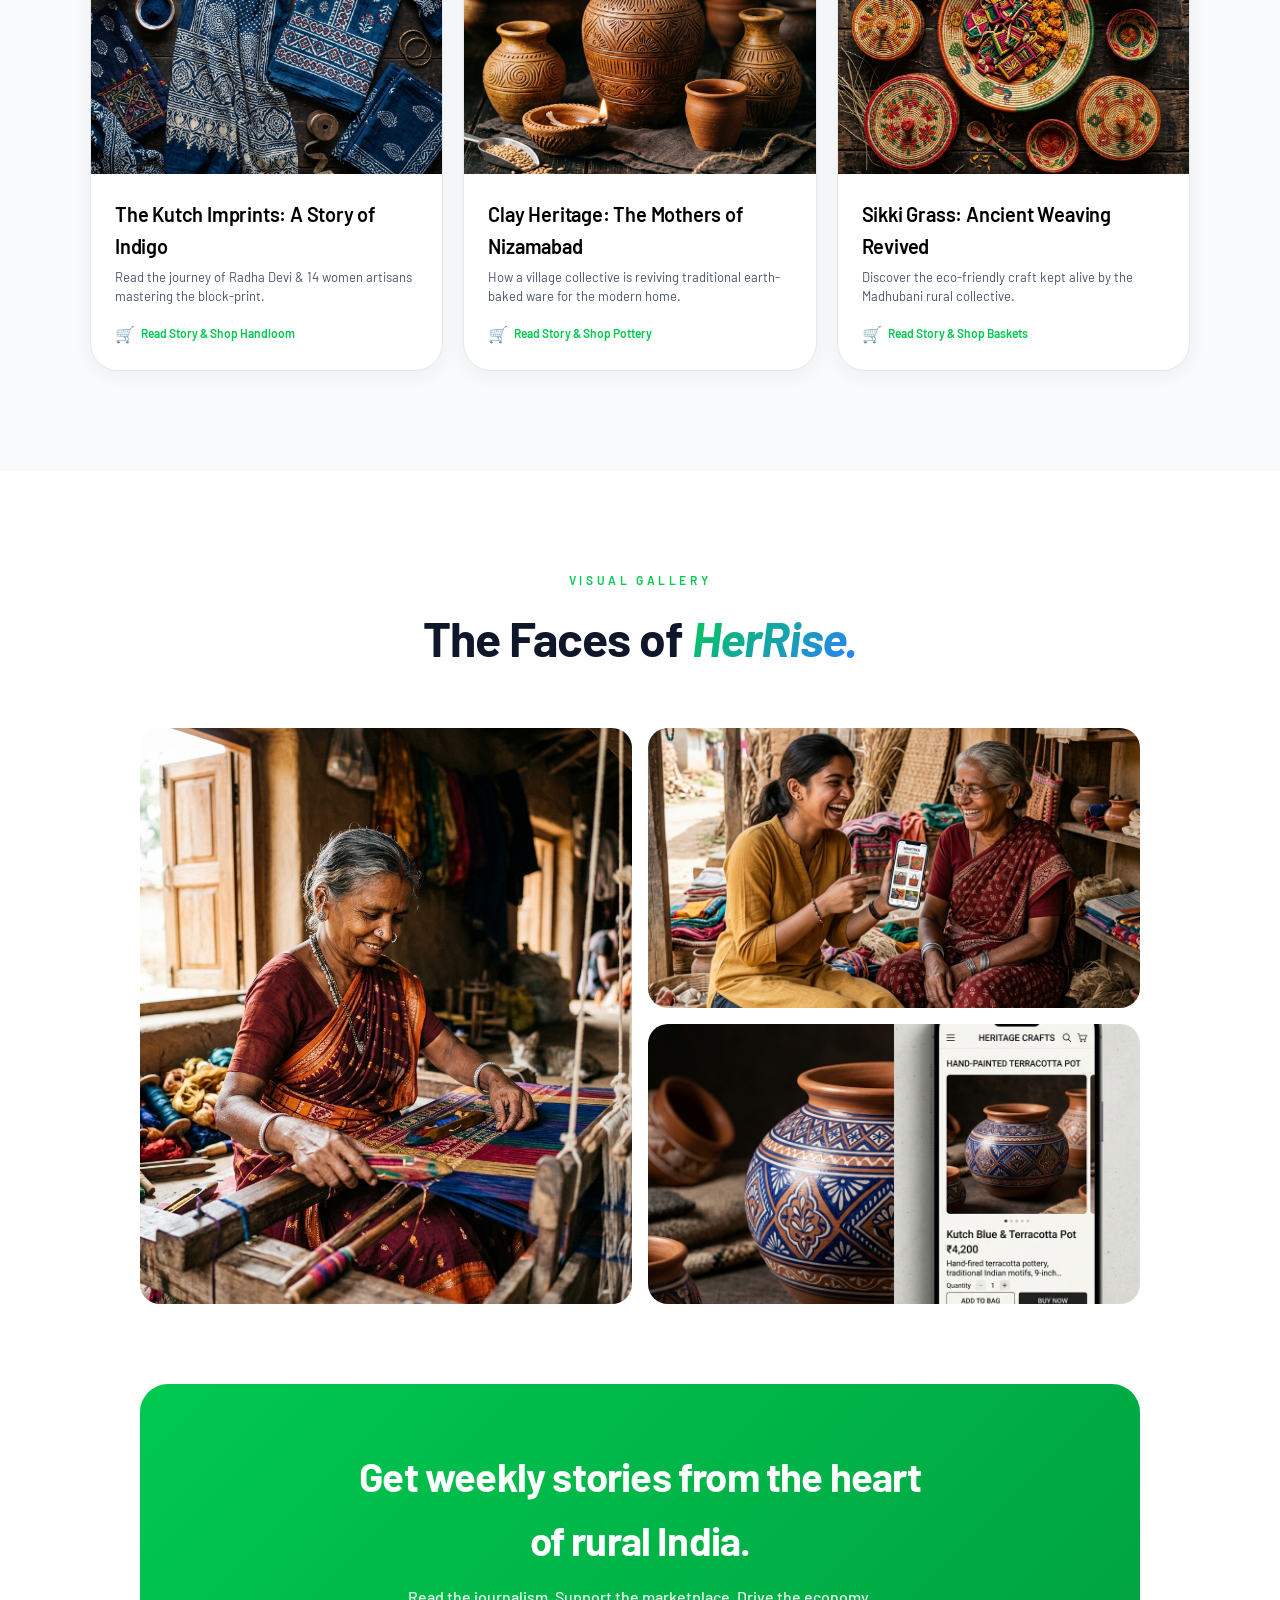
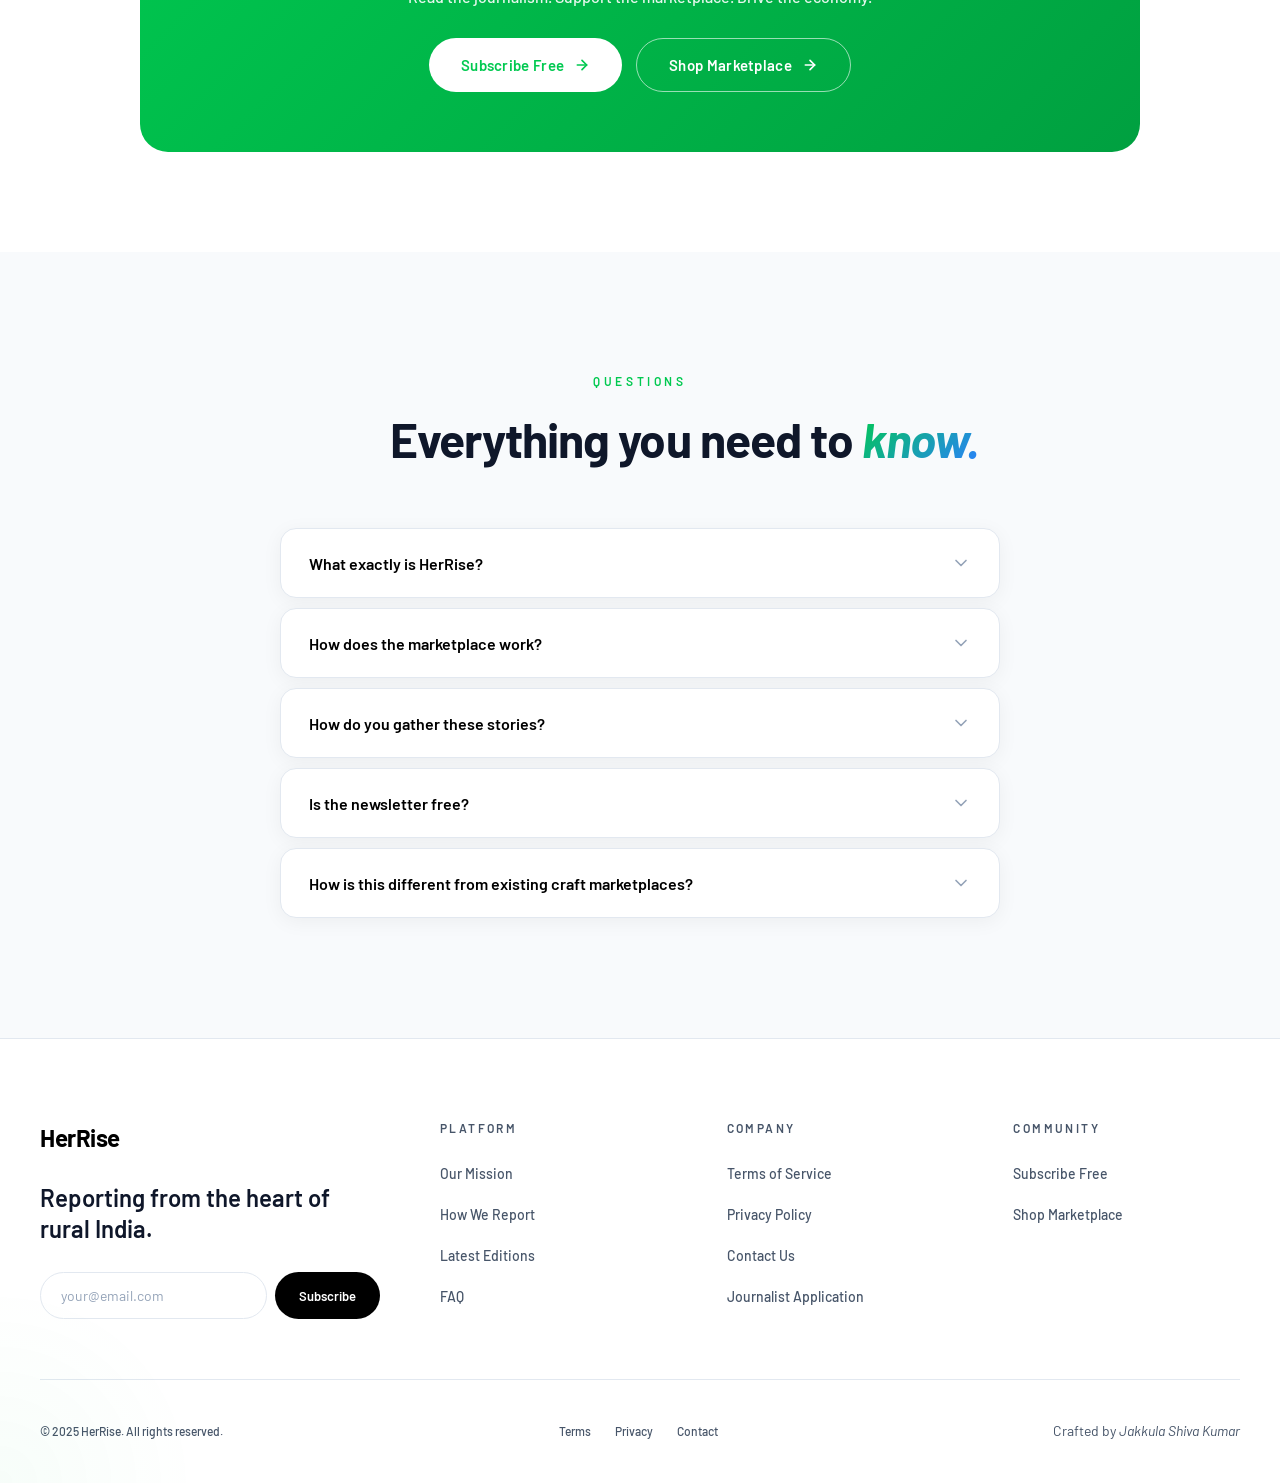
==== commit 56d101a6: "Add files via upload" ====
--- a/index.html
+++ b/index.html
@@ -1,666 +1,593 @@
-<!DOCTYPE html>
-<html lang="en">
-
-<head>
-    <meta charset="UTF-8">
-    <meta name="viewport" content="width=device-width, initial-scale=1.0">
-    <title>SPACE — Find Your Tribe. Build Together.</title>
-    <meta name="description"
-        content="SPACE connects people on the same journey. Build habits solo, with your partner, or with your crew. Join real communities, find your tribe nearby.">
-    <meta name="keywords"
-        content="habit tracker, crew habits, find your tribe, habit community, group habits, couple habits, SPACE app">
-    <meta name="author" content="Jakkula Shiva Kumar">
-    <meta name="theme-color" content="#02040A">
-
-    <meta property="og:title" content="SPACE — Find Your Tribe. Build Together.">
-    <meta property="og:description"
-        content="The habit app that connects like-minded people. Solo, couple, or crew — find your aura, build together.">
-    <meta property="og:type" content="website">
-
-    <link rel="preconnect" href="https://fonts.googleapis.com">
-    <link rel="preconnect" href="https://fonts.gstatic.com" crossorigin>
-    <link rel="stylesheet" href="styles.css">
-</head>
-
-<body>
-
-    <!-- ========== NAVBAR ========== -->
-    <nav id="nav">
-        <a href="#" class="nav-logo">SPACE</a>
-        <div class="nav-pill liquid-glass">
-            <div class="nav-links">
-                <a href="#showcase">About</a>
-                <a href="#features">Features</a>
-                <a href="#modes">Modes</a>
-                <a href="#pricing">Pricing</a>
-                <a href="#faq">FAQ</a>
-            </div>
-            <a href="#subscribe-form" class="nav-cta">
-                Subscribe
-                <svg viewBox="0 0 24 24" fill="none" stroke="currentColor" stroke-width="2.5" stroke-linecap="round"
-                    stroke-linejoin="round">
-                    <line x1="7" y1="17" x2="17" y2="7" />
-                    <polyline points="7 7 17 7 17 17" />
-                </svg>
-            </a>
-        </div>
-        <button class="hamburger" id="hamburger" aria-label="Menu">
-            <span></span><span></span><span></span>
-        </button>
-    </nav>
-
-    <!-- ========== MOBILE MENU ========== -->
-    <div class="mobile-menu" id="mobile-menu">
-        <a href="#showcase">About</a>
-        <a href="#features">Features</a>
-        <a href="#modes">Modes</a>
-        <a href="#pricing">Pricing</a>
-        <a href="#faq">FAQ</a>
-        <a href="terms.html">Legal</a>
-        <a href="#subscribe-form">Subscribe →</a>
-    </div>
-
-    <main>
-
-        <!-- ========== HERO ========== -->
-        <section class="hero" id="hero">
-            <div class="orb orb-1"></div>
-            <div class="orb orb-2"></div>
-            <div class="orb orb-3"></div>
-            <div class="hero-gradient-overlay"></div>
-            <div class="hero-top-fade"></div>
-
-            <div class="hero-badge liquid-glass">
-                <span class="dot"></span>
-                Early Access: Up to 1 Year Free
-            </div>
-
-            <div class="hero-title">
-                <span class="brand-text">SPACE</span>
-            </div>
-
-            <p class="hero-tagline">Find your tribe. Build together.</p>
-
-            <p class="hero-desc">
-                SPACE connects people who share the same journey. Build habits solo, with your partner, or with your
-                crew — join real communities, share daily proof, and find your aura nearby.
-            </p>
-
-            <div class="hero-actions">
-                <a href="#subscribe-form" class="btn btn-primary liquid-glass-strong">
-                    <svg class="btn-icon" viewBox="0 0 24 24" fill="none" stroke="currentColor" stroke-width="2.5"
-                        stroke-linecap="round" stroke-linejoin="round">
-                        <path d="M4 4h16c1.1 0 2 .9 2 2v12c0 1.1-.9 2-2 2H4c-1.1 0-2-.9-2-2V6c0-1.1.9-2 2-2z"></path>
-                        <polyline points="22,6 12,13 2,6"></polyline>
-                    </svg>
-                    Subscribe for Early Access
-                </a>
-                <a href="#showcase" class="btn btn-outline">See How It Works</a>
-            </div>
-
-            <div class="hero-note"
-                style="margin-top:-10px; margin-bottom:60px; max-width:400px; margin-left:auto; margin-right:auto;">
-                <span style="color:var(--gold); font-weight:600;">Limited Offer:</span> Subscribe to get up to a 1-year
-                free
-                premium membership trial (limited to first 2k early registers!)
-            </div>
-
-            <div class="hero-stats liquid-glass">
-                <div class="hero-stat">
-                    <div class="hero-stat-num">3</div>
-                    <div class="hero-stat-label">Modes</div>
-                </div>
-                <div class="hero-stat">
-                    <div class="hero-stat-num">∞</div>
-                    <div class="hero-stat-label">Habits</div>
-                </div>
-                <div class="hero-stat">
-                    <div class="hero-stat-num">📍</div>
-                    <div class="hero-stat-label">Discover</div>
-                </div>
-                <div class="hero-stat">
-                    <div class="hero-stat-num">Free</div>
-                    <div class="hero-stat-label">Forever</div>
-                </div>
-            </div>
-        </section>
-
-        <!-- ========== PHONE SHOWCASE ========== -->
-        <div class="showcase">
-            <div class="showcase-wrap">
-                <div class="float-card fc-left-1 liquid-glass">
-                    <div class="fc-label">Combined Streak</div>
-                    <div class="fc-value">🔥 <span class="highlight-green">34 Days</span></div>
-                </div>
-                <div class="float-card fc-right-1 liquid-glass">
-                    <div class="fc-label">Your Crew</div>
-                    <div class="fc-value highlight-pink">👥 3 habits synced</div>
-                </div>
-                <div class="float-card fc-left-2 liquid-glass">
-                    <div class="fc-label">Nearby Spaces</div>
-                    <div class="fc-value">📍 <span class="highlight-green">8 groups</span></div>
-                </div>
-
-                <div class="phone-3d">
-                    <div class="notch"></div>
-                    <img src="screenshots/hero-phone.png" alt="SPACE App" class="phone-screenshot"
-                        onload="this.style.display='block'; this.nextElementSibling.style.display='none';"
-                        onerror="this.style.display='none'; this.nextElementSibling.style.display='flex';">
-                    <div class="phone-screen" style="display:none;">
-                        <div
-                            style="font-family:'Space Mono',monospace;font-size:16px;font-weight:700;text-align:center;padding-top:20px;background:linear-gradient(120deg,#fff,#8B5CF6);-webkit-background-clip:text;-webkit-text-fill-color:transparent;background-clip:text;">
-                            SPACE</div>
-                        <div
-                            style="display:flex;align-items:center;gap:10px;background:rgba(139,92,246,0.12);border-radius:14px;padding:16px;margin-top:20px;">
-                            <span style="font-size:24px;">🔥</span>
-                            <div style="flex:1;">
-                                <div style="font-size:9px;color:rgba(255,255,255,0.3);letter-spacing:0.06em;">YOUR
-                                    STREAK</div>
-                                <div style="font-size:20px;font-weight:700;">21 Days</div>
-                            </div>
-                        </div>
-                    </div>
-                </div>
-            </div>
-        </div>
-
-        <!-- ========== MARQUEE ========== -->
-        <div class="marquee-section">
-            <div class="marquee-track">
-                <div class="marquee-item liquid-glass"><span class="emoji">🔥</span> Streak-powered accountability</div>
-                <div class="marquee-item liquid-glass"><span class="emoji">👥</span> Find your crew</div>
-                <div class="marquee-item liquid-glass"><span class="emoji">💑</span> Built for couples</div>
-                <div class="marquee-item liquid-glass"><span class="emoji">📍</span> Discover nearby tribes</div>
-                <div class="marquee-item liquid-glass"><span class="emoji">📸</span> Daily habit snaps</div>
-                <div class="marquee-item liquid-glass"><span class="emoji">🧘</span> Solo mode always free</div>
-                <div class="marquee-item liquid-glass"><span class="emoji">🏆</span> Shared challenges</div>
-                <div class="marquee-item liquid-glass"><span class="emoji">👊</span> Nudge your people</div>
-                <div class="marquee-item liquid-glass"><span class="emoji">🌍</span> Join real communities</div>
-                <div class="marquee-item liquid-glass"><span class="emoji">⚡</span> Find your aura</div>
-            </div>
-        </div>
-
-        <!-- ========== MISSION STATEMENT ========== -->
-        <section class="mission">
-            <div class="ambient-orb"></div>
-            <div class="mission-line reveal"></div>
-            <p class="mission-quote blur-text reveal" data-blur-text>
-                We're not building another reminder app. We're connecting people who share the same fire — so no one
-                builds alone.
-            </p>
-        </section>
-
-        <!-- ========== APP SHOWCASE (SPLIT LAYOUT) ========== -->
-        <section class="app-showcase" id="showcase">
-            <div class="app-showcase-grid">
-                <div class="showcase-phone-wrap reveal">
-                    <div class="showcase-phone liquid-glass">
-                        <img src="screenshots/hero-phone.png" alt="SPACE App Home Screen">
-                    </div>
-                </div>
-                <div class="showcase-content reveal delay-1">
-                    <div class="section-label">The App</div>
-                    <h2 class="section-heading">Your habits,<br>your people,<br>your <em>SPACE.</em></h2>
-                    <p class="section-desc">SPACE isn't just about tracking — it's about finding the right people to
-                        grow with. Solo hustlers, couples, entire crews. Everyone gets their own space.</p>
-
-                    <div class="spec-grid">
-                        <div class="spec-card liquid-glass">
-                            <div class="spec-icon">🔥</div>
-                            <div class="spec-value">Streaks</div>
-                            <div class="spec-label">Solo + Combined</div>
-                        </div>
-                        <div class="spec-card liquid-glass">
-                            <div class="spec-icon">📸</div>
-                            <div class="spec-value">Snaps</div>
-                            <div class="spec-label">Daily Proof</div>
-                        </div>
-                        <div class="spec-card liquid-glass">
-                            <div class="spec-icon">👥</div>
-                            <div class="spec-value">3 Modes</div>
-                            <div class="spec-label">Solo · Duo · Crew</div>
-                        </div>
-                        <div class="spec-card liquid-glass">
-                            <div class="spec-icon">📍</div>
-                            <div class="spec-value">Discover</div>
-                            <div class="spec-label">Find Nearby</div>
-                        </div>
-                        <div class="spec-card liquid-glass">
-                            <div class="spec-icon">🏆</div>
-                            <div class="spec-value">Challenges</div>
-                            <div class="spec-label">Team Goals</div>
-                        </div>
-                        <div class="spec-card liquid-glass">
-                            <div class="spec-icon">👊</div>
-                            <div class="spec-value">Nudges</div>
-                            <div class="spec-label">Stay On Track</div>
-                        </div>
-                    </div>
-                </div>
-            </div>
-        </section>
-
-        <!-- ========== FEATURES BENTO ========== -->
-        <section class="features-section" id="features">
-            <div class="ambient-orb"></div>
-            <div class="features-header reveal">
-                <div class="section-label centered">What Makes SPACE Different</div>
-                <h2 class="section-heading" style="text-align:center">Built for real<br><em>connection.</em></h2>
-                <p class="section-desc centered">Not another app you'll forget about. SPACE makes habits stick through
-                    real people, real proof, and real community.</p>
-            </div>
-
-            <div class="bento-grid">
-                <div class="bento-card liquid-glass-strong reveal">
-                    <div class="bento-card-icon">📸</div>
-                    <div class="bento-card-title">Habit Snaps</div>
-                    <div class="bento-card-desc">Share daily photo proof with your crew. Snaps auto-expire at midnight —
-                        real accountability, not a highlight reel. React, cheer, keep it honest.</div>
-                </div>
-                <div class="bento-card liquid-glass-strong reveal delay-1">
-                    <div class="bento-card-icon">🔥</div>
-                    <div class="bento-card-title">Combined Streaks</div>
-                    <div class="bento-card-desc">Your solo streak plus your shared streak with your partner or crew.
-                        Miss a day together? Everyone feels it. That's what real accountability looks like.</div>
-                </div>
-                <div class="bento-card liquid-glass-strong reveal delay-2">
-                    <div class="bento-card-icon">📍</div>
-                    <div class="bento-card-title">Discover Nearby</div>
-                    <div class="bento-card-desc">Find real people near you building the same habits. Running crew a
-                        block away? Morning meditation group in your city? That's your tribe — go find them.</div>
-                </div>
-                <div class="bento-card liquid-glass-strong reveal delay-3">
-                    <div class="bento-card-icon">🏆</div>
-                    <div class="bento-card-title">Team Challenges</div>
-                    <div class="bento-card-desc">Create challenges your crew tackles together — finish as a team, earn
-                        milestones, climb leaderboards, and celebrate wins side by side.</div>
-                </div>
-                <div class="bento-card liquid-glass-strong reveal delay-4">
-                    <div class="bento-card-icon">👊</div>
-                    <div class="bento-card-title">Nudge System</div>
-                    <div class="bento-card-desc">Haven't heard from your crewmate? Send a nudge — a friendly poke to
-                        keep their streak alive. Accountability that actually reaches people.</div>
-                </div>
-                <div class="bento-card liquid-glass-strong reveal delay-5">
-                    <div class="bento-card-icon">📊</div>
-                    <div class="bento-card-title">Progress Calendar</div>
-                    <div class="bento-card-desc">See your entire journey at a glance. Monthly calendar views with
-                        completion rates, personal streaks, and long-term growth patterns that prove you showed up.
-                    </div>
-                </div>
-            </div>
-        </section>
-
-        <!-- ========== JOURNEY TIMELINE ========== -->
-        <section class="timeline-section" id="journey">
-            <div class="timeline-header reveal">
-                <div class="section-label centered">How It Works</div>
-                <h2 class="section-heading" style="text-align:center">Your journey<br>in four steps.</h2>
-            </div>
-
-            <div class="timeline">
-                <div class="timeline-step reveal">
-                    <div class="timeline-node"></div>
-                    <div class="timeline-card liquid-glass">
-                        <div class="timeline-step-num">Step 01</div>
-                        <div class="timeline-step-title">Create Your SPACE</div>
-                        <div class="timeline-step-desc">Sign up in seconds. Set up your first habits — morning routines,
-                            workouts, reading, hydration — whatever matters to you. Your solo space is free, forever.
-                        </div>
-                    </div>
-                    <div style="flex:1"></div>
-                </div>
-
-                <div class="timeline-step reveal delay-1">
-                    <div class="timeline-node"></div>
-                    <div style="flex:1"></div>
-                    <div class="timeline-card liquid-glass">
-                        <div class="timeline-step-num">Step 02</div>
-                        <div class="timeline-step-title">Build Your Streak</div>
-                        <div class="timeline-step-desc">Check off habits daily. Watch your streak counter grow. Share
-                            snaps of your progress. The calendar fills up and your consistency becomes undeniable.</div>
-                    </div>
-                </div>
-
-                <div class="timeline-step reveal delay-2">
-                    <div class="timeline-node"></div>
-                    <div class="timeline-card liquid-glass">
-                        <div class="timeline-step-num">Step 03</div>
-                        <div class="timeline-step-title">Find Your Crew</div>
-                        <div class="timeline-step-desc">Invite your partner for a Couple Space or rally your squad for a
-                            Group Space. Combined streaks, shared challenges, and daily snaps keep everyone accountable.
-                        </div>
-                    </div>
-                    <div style="flex:1"></div>
-                </div>
-
-                <div class="timeline-step reveal delay-3">
-                    <div class="timeline-node"></div>
-                    <div style="flex:1"></div>
-                    <div class="timeline-card liquid-glass">
-                        <div class="timeline-step-num">Step 04</div>
-                        <div class="timeline-step-title">Discover Your Tribe</div>
-                        <div class="timeline-step-desc">Open the Discover tab and find real communities near you —
-                            running crews, reading clubs, meditation groups. Your people are a block away. Go find your
-                            aura.</div>
-                    </div>
-                </div>
-            </div>
-        </section>
-
-        <!-- ========== THREE MODES (BENTO DESTINATIONS) ========== -->
-        <section class="modes-section" id="modes">
-            <div class="modes-header reveal">
-                <div>
-                    <div class="section-label">Three Ways to Connect</div>
-                    <h2 class="section-heading">Your world.<br>Your <em>SPACE.</em></h2>
-                </div>
-                <a href="#pricing" class="modes-link">View Pricing →</a>
-            </div>
-
-            <div class="modes-grid">
-                <!-- SOLO — spans 2 cols -->
-                <div class="mode-card reveal">
-                    <div class="mode-card-bg">
-                        <img src="screenshots/solo-mode.png" alt="Solo Space">
-                    </div>
-                    <div class="mode-card-gradient"></div>
-                    <div class="mode-card-content">
-                        <div class="mode-card-tag">Always Free</div>
-                        <div class="mode-card-title">Solo SPACE</div>
-                        <div class="mode-card-desc">Your personal habit universe. Stack habits, build streaks, track
-                            progress on a calendar. Prove to yourself you've got this — all free, forever.</div>
-                        <a href="#subscribe-form" class="mode-card-btn">Get Early Access →</a>
-                    </div>
-                </div>
-
-                <!-- COUPLE -->
-                <div class="mode-card reveal delay-1">
-                    <div class="mode-card-bg">
-                        <img src="screenshots/couple-mode.png" alt="Couple Space"
-                            onerror="this.parentElement.style.background='linear-gradient(135deg, rgba(236,72,153,0.2), rgba(139,92,246,0.1))';">
-                    </div>
-                    <div class="mode-card-gradient"></div>
-                    <div class="mode-card-content">
-                        <div class="mode-card-tag" style="color:var(--accent-2)">Pro</div>
-                        <div class="mode-card-title">Couple SPACE</div>
-                        <div class="mode-card-desc">Build habits with your person. Shared streaks, daily snaps, nudges.
-                            It's giving power couple.</div>
-                        <a href="#pricing" class="mode-card-btn">Learn More →</a>
-                    </div>
-                </div>
-
-                <!-- GROUP — spans 2 cols -->
-                <div class="mode-card reveal delay-2">
-                    <div class="mode-card-bg">
-                        <img src="screenshots/group-mode.png" alt="Group Space">
-                    </div>
-                    <div class="mode-card-gradient"></div>
-                    <div class="mode-card-content">
-                        <div class="mode-card-tag" style="color:var(--accent-3)">Pro</div>
-                        <div class="mode-card-title">Crew SPACE</div>
-                        <div class="mode-card-desc">Rally your crew. Group streaks, team challenges, leaderboards, and
-                            snaps. Find your people on Discover.</div>
-                        <a href="#pricing" class="mode-card-btn">Learn More →</a>
-                    </div>
-                </div>
-
-                <!-- DISCOVER — spans 2 cols -->
-                <div class="mode-card reveal delay-3">
-                    <div class="mode-card-bg">
-                        <img src="screenshots/discover-screen.png" alt="Discover">
-                    </div>
-                    <div class="mode-card-gradient"></div>
-                    <div class="mode-card-content">
-                        <div class="mode-card-tag" style="color:var(--gold)">Explore</div>
-                        <div class="mode-card-title">Discover Tab</div>
-                        <div class="mode-card-desc">Find trending habit groups, active spaces, and real people near you
-                            building the same habits. Your tribe is right around the corner.</div>
-                        <a href="#subscribe-form" class="mode-card-btn">Subscribe to Join →</a>
-                    </div>
-                </div>
-            </div>
-        </section>
-
-        <!-- ========== FAQ ========== -->
-        <section class="faq-section" id="faq">
-            <div class="faq-header reveal">
-                <div class="section-label centered">Common Questions</div>
-                <h2 class="section-heading" style="text-align:center">Everything you<br>need to know.</h2>
-            </div>
-
-            <div class="faq-list">
-                <div class="faq-item liquid-glass reveal">
-                    <button class="faq-question" aria-expanded="false">
-                        Is SPACE really free?
-                        <svg class="faq-chevron" viewBox="0 0 24 24" fill="none" stroke="currentColor" stroke-width="2"
-                            stroke-linecap="round" stroke-linejoin="round">
-                            <polyline points="6 9 12 15 18 9" />
-                        </svg>
-                    </button>
-                    <div class="faq-answer">
-                        <div class="faq-answer-inner">Yes! Solo Space is completely free — forever. You get unlimited
-                            personal habits, daily streak tracking, a progress calendar, custom emojis, and access to
-                            browse the Discover tab. No credit card, no trial, no catch. Upgrade to Pro only when you
-                            want Couple Spaces, Group Spaces, and the full social features.</div>
-                    </div>
-                </div>
-
-                <div class="faq-item liquid-glass reveal delay-1">
-                    <button class="faq-question" aria-expanded="false">
-                        What's the Discover tab?
-                        <svg class="faq-chevron" viewBox="0 0 24 24" fill="none" stroke="currentColor" stroke-width="2"
-                            stroke-linecap="round" stroke-linejoin="round">
-                            <polyline points="6 9 12 15 18 9" />
-                        </svg>
-                    </button>
-                    <div class="faq-answer">
-                        <div class="faq-answer-inner">Discover is SPACE's community radar. It shows you real habit
-                            groups, active spaces, and people near your location who are building the same habits.
-                            Filter by category, distance, or what's trending. See a running crew nearby? A meditation
-                            group in your neighborhood? Send a join request and find your tribe.</div>
-                    </div>
-                </div>
-
-                <div class="faq-item liquid-glass reveal delay-2">
-                    <button class="faq-question" aria-expanded="false">
-                        How are habit snaps different from stories?
-                        <svg class="faq-chevron" viewBox="0 0 24 24" fill="none" stroke="currentColor" stroke-width="2"
-                            stroke-linecap="round" stroke-linejoin="round">
-                            <polyline points="6 9 12 15 18 9" />
-                        </svg>
-                    </button>
-                    <div class="faq-answer">
-                        <div class="faq-answer-inner">Habit snaps are photo proof that you actually did the thing.
-                            They're only shared within your Couple or Group Space — not public. They auto-expire at
-                            midnight IST every day, so there's no pressure to look perfect. Your crew can react and
-                            cheer you on. It's accountability, not a highlight reel.</div>
-                    </div>
-                </div>
-
-                <div class="faq-item liquid-glass reveal delay-3">
-                    <button class="faq-question" aria-expanded="false">
-                        What makes SPACE different from other habit apps?
-                        <svg class="faq-chevron" viewBox="0 0 24 24" fill="none" stroke="currentColor" stroke-width="2"
-                            stroke-linecap="round" stroke-linejoin="round">
-                            <polyline points="6 9 12 15 18 9" />
-                        </svg>
-                    </button>
-                    <div class="faq-answer">
-                        <div class="faq-answer-inner">Most habit apps are solo. SPACE is built for connection. You can
-                            track habits alone, but the real magic happens when you bring your people — couples sharing
-                            growth, friend groups pushing each other, or strangers nearby who share your fire. Combined
-                            streaks, daily snaps, nudges, and Discover make habits social in a way that actually works.
-                        </div>
-                    </div>
-                </div>
-
-                <div class="faq-item liquid-glass reveal delay-4">
-                    <button class="faq-question" aria-expanded="false">
-                        Is my data private?
-                        <svg class="faq-chevron" viewBox="0 0 24 24" fill="none" stroke="currentColor" stroke-width="2"
-                            stroke-linecap="round" stroke-linejoin="round">
-                            <polyline points="6 9 12 15 18 9" />
-                        </svg>
-                    </button>
-                    <div class="faq-answer">
-                        <div class="faq-answer-inner">Absolutely. Your habits are yours. Snaps are only visible within
-                            your spaces and auto-delete daily. Your location is only used for Discover recommendations
-                            and can be disabled anytime. We don't sell data, run ads, or use third-party analytics. Read
-                            our full <a href="privacy.html"
-                                style="color:var(--accent);text-decoration:underline;">Privacy Policy</a> for details.
-                        </div>
-                    </div>
-                </div>
-
-                <div class="faq-item liquid-glass reveal delay-5">
-                    <button class="faq-question" aria-expanded="false">
-                        What platforms will SPACE be available on?
-                        <svg class="faq-chevron" viewBox="0 0 24 24" fill="none" stroke="currentColor" stroke-width="2"
-                            stroke-linecap="round" stroke-linejoin="round">
-                            <polyline points="6 9 12 15 18 9" />
-                        </svg>
-                    </button>
-                    <div class="faq-answer">
-                        <div class="faq-answer-inner">SPACE is currently in development and will be launching soon on
-                            Android and iOS. Subscribe to our early access list below to secure up to a 1-year free
-                            premium
-                            trial!</div>
-                    </div>
-                </div>
-            </div>
-        </section>
-
-        <!-- ========== PRICING ========== -->
-        <section class="pricing-section" id="pricing">
-            <div class="pricing-header reveal">
-                <div class="section-label centered">Simple Pricing</div>
-                <h2 class="section-heading" style="text-align:center">Start free.<br>Level up <em>together.</em></h2>
-                <p class="section-desc centered">Solo habit tracking is free forever. Upgrade when you're ready to share
-                    the journey with your people.</p>
-            </div>
-
-            <div class="pricing-grid">
-                <div class="price-card liquid-glass reveal">
-                    <div class="price-name">Solo</div>
-                    <div class="price-amount"><sup>₹</sup>0<span class="period"> / forever</span></div>
-                    <div class="price-period">Always Free · No Card Needed</div>
-                    <ul class="price-list">
-                        <li><span class="check-icon ci-green">✓</span>Unlimited personal habits</li>
-                        <li><span class="check-icon ci-green">✓</span>Daily streak tracking</li>
-                        <li><span class="check-icon ci-green">✓</span>Progress calendar & stats</li>
-                        <li><span class="check-icon ci-green">✓</span>Custom emojis & schedules</li>
-                        <li><span class="check-icon ci-green">✓</span>Browse the Discover tab</li>
-                    </ul>
-                    <a href="#subscribe-form" class="btn btn-outline" style="width:100%;justify-content:center;">Join
-                        Waitlist →</a>
-                </div>
-
-                <div class="price-card pro liquid-glass-strong reveal delay-1">
-                    <div class="price-badge">✦ SPACE Pro</div>
-                    <div class="price-name">Pro</div>
-                    <div class="price-amount"><sup>₹</sup>0<span class="period"
-                            style="text-decoration:line-through;margin-right:4px;">₹TBD</span><span class="period"> /
-                            Trial</span></div>
-                    <div class="price-period" style="color:var(--gold);font-weight:600;">For first 2,000 Early
-                        Registers!</div>
-                    <ul class="price-list">
-                        <li><span class="check-icon ci-purple">✓</span>Everything in Solo</li>
-                        <li><span class="check-icon ci-purple">✓</span>Couple Space — private shared tracking</li>
-                        <li><span class="check-icon ci-purple">✓</span>Group Space — crew-level accountability</li>
-                        <li><span class="check-icon ci-purple">✓</span>Combined & partner streaks</li>
-                        <li><span class="check-icon ci-purple">✓</span>Daily habit snaps & reactions</li>
-                        <li><span class="check-icon ci-purple">✓</span>Team challenges & leaderboards</li>
-                        <li><span class="check-icon ci-purple">✓</span>Nudge system</li>
-                        <li><span class="check-icon ci-purple">✓</span>Full Discover — join & connect</li>
-                    </ul>
-                    <a href="#subscribe-form" class="btn btn-primary" style="width:100%;justify-content:center;">Claim
-                        Early Access Trial →</a>
-                </div>
-            </div>
-            <p class="pricing-note">Claim up to a 1-year free trial by subscribing to the early access list below. No
-                credit card required to secure your spot.</p>
-        </section>
-
-        <!-- ========== CTA ========== -->
-        <section class="cta-section">
-            <div class="ambient-orb"></div>
-            <div class="reveal">
-                <h2 class="cta-heading">Your tribe is<br>waiting for you.</h2>
-                <p class="cta-desc">Join thousands finding their people and building real habits — solo, with their
-                    partner, or with their crew. Get up to 1 year free premium membership if you're among the first 2k
-                    to
-                    subscribe.</p>
-                <a href="#subscribe-form" class="btn btn-primary liquid-glass-strong"
-                    style="font-size:17px;padding:18px 44px;">
-                    <svg class="btn-icon" viewBox="0 0 24 24" fill="none" stroke="currentColor" stroke-width="2.5"
-                        stroke-linecap="round" stroke-linejoin="round">
-                        <path d="M4 4h16c1.1 0 2 .9 2 2v12c0 1.1-.9 2-2 2H4c-1.1 0-2-.9-2-2V6c0-1.1.9-2 2-2z"></path>
-                        <polyline points="22,6 12,13 2,6"></polyline>
-                    </svg>
-                    Subscribe for Early Access
-                </a>
-            </div>
-        </section>
-
-    </main>
-
-    <!-- ========== FOOTER ========== -->
-    <footer>
-        <div class="footer-grid">
-            <div>
-                <a href="#" class="footer-logo">SPACE</a>
-                <h3 class="footer-heading">The universe is calling.</h3>
-                <div class="footer-email-wrap" style="flex-direction: column; align-items: flex-start;">
-                    <form id="subscribe-form" style="display: flex; width: 100%; gap: 8px;">
-                        <input type="email" id="subscriber-email" class="footer-email liquid-glass"
-                            placeholder="your@email.com" required aria-label="Email" style="margin-bottom: 0;">
-                        <button type="submit" class="footer-subscribe" id="subscribe-btn">Subscribe</button>
-                    </form>
-                    <div id="subscribe-msg"
-                        style="display: none; font-size: 13px; color: var(--accent-3); margin-top: 12px;">✅ Subscribed
-                        successfully!</div>
-                </div>
-            </div>
-            <div class="footer-col">
-                <h5>Product</h5>
-                <ul>
-                    <li><a href="#showcase">How It Works</a></li>
-                    <li><a href="#features">Features</a></li>
-                    <li><a href="#modes">Modes</a></li>
-                    <li><a href="#pricing">Pricing</a></li>
-                </ul>
-            </div>
-            <div class="footer-col">
-                <h5>Company</h5>
-                <ul>
-                    <li><a href="terms.html">Terms of Service</a></li>
-                    <li><a href="privacy.html">Privacy Policy</a></li>
-                    <li><a href="mailto:shiva547337@gmail.com">Contact Us</a></li>
-                </ul>
-            </div>
-            <div class="footer-col">
-                <h5>Early Access</h5>
-                <ul>
-                    <li><a href="#subscribe-form">Subscribe Now</a></li>
-                    <li><a href="#faq">FAQ</a></li>
-                </ul>
-            </div>
-        </div>
-        <div class="footer-bottom">
-            <span class="footer-copy">© 2025 SPACE App. All rights reserved.</span>
-            <div class="footer-links">
-                <a href="terms.html">Terms</a>
-                <a href="privacy.html">Privacy</a>
-                <a href="mailto:shiva547337@gmail.com">Contact</a>
-            </div>
-            <span class="footer-partners">
-                Crafted by <em>Jakkula Shiva Kumar</em>
-            </span>
-        </div>
-    </footer>
-
-    <script src="script.js"></script>
-</body>
-
+<!DOCTYPE html>
+<html lang="en">
+
+<head>
+    <meta charset="UTF-8">
+    <meta name="viewport" content="width=device-width, initial-scale=1.0">
+    <title>HerRise — Stories of Rural Women Artisans & Direct Marketplace</title>
+    <meta name="description"
+        content="Subscribe to the HerRise newsletter for authentic stories of rural Indian women artisans. Read the story, then shop their craft directly from our marketplace.">
+    <meta name="keywords"
+        content="HerRise, newsletter, journalism, rural women artisans, direct marketplace, Indian crafts, women empowerment, student journalists">
+    <meta name="author" content="Jakkula Shiva Kumar">
+    <meta name="theme-color" content="#ffffff">
+
+    <meta property="og:title" content="HerRise — Stories of Rural Women Artisans">
+    <meta property="og:description"
+        content="We publish grassroots journalism uncovering the untold stories of rural women. Read their weekly stories, and purchase their crafts directly.">
+    <meta property="og:type" content="website">
+
+    <link rel="preconnect" href="https://fonts.googleapis.com">
+    <link rel="preconnect" href="https://fonts.gstatic.com" crossorigin>
+    <link href="https://fonts.googleapis.com/css2?family=Barlow:wght@300;400;500;600;700;800&display=swap"
+        rel="stylesheet">
+    <link rel="stylesheet" href="styles.css">
+</head>
+
+<body>
+
+    <!-- ========== NAVBAR ========== -->
+    <nav id="nav" class="hr-nav">
+        <a href="#" class="hr-nav-logo">
+            <span class="hr-logo-icon">
+                <svg viewBox="0 0 24 24" fill="none" xmlns="http://www.w3.org/2000/svg">
+                    <path
+                        d="M12 21C12 21 3 14.5 3 8.5C3 5.42 5.42 3 8.5 3C10.24 3 11.91 3.81 13 5.09C14.09 3.81 15.76 3 17.5 3C20.58 3 23 5.42 23 8.5C23 14.5 12 21 12 21Z"
+                        fill="#00C950" stroke="none" />
+                </svg>
+            </span>
+            <span class="hr-logo-text">HerRise</span>
+        </a>
+        <div class="hr-nav-links">
+            <a href="#impact">Our Mission</a>
+            <a href="#pipeline">How We Report</a>
+            <a href="#microbrands">Latest Editions</a>
+            <a href="#legacy">The Gallery</a>
+        </div>
+        <div class="hr-nav-actions">
+            <a href="#subscribe-form" class="hr-btn-outline">Shop Marketplace</a>
+            <a href="#subscribe-form" class="hr-btn-solid">Subscribe Free</a>
+        </div>
+        <button class="hamburger" id="hamburger" aria-label="Menu">
+            <span></span><span></span><span></span>
+        </button>
+    </nav>
+
+    <!-- Backdrop (closes drawer when clicked) -->
+    <div class="menu-backdrop" id="menu-backdrop"></div>
+
+    <!-- ========== MOBILE MENU ========== -->
+    <div class="mobile-menu" id="mobile-menu">
+        <!-- Drawer Header -->
+        <div class="mobile-menu-header">
+            <a href="#" class="mobile-menu-logo">HerRise</a>
+            <button class="mobile-menu-close-btn" id="mobile-menu-close" aria-label="Close menu">✕</button>
+        </div>
+        <!-- Nav Links -->
+        <a href="#impact">Our Mission</a>
+        <a href="#pipeline">How We Report</a>
+        <a href="#microbrands">Latest Editions</a>
+        <a href="#legacy">The Gallery</a>
+        <a href="#faq">FAQ</a>
+        <a href="terms.html">Legal</a>
+        <!-- CTAs pinned to bottom -->
+        <div class="mobile-menu-cta">
+            <a href="#subscribe-form" class="mobile-cta-secondary">Shop Marketplace</a>
+            <a href="#subscribe-form" class="mobile-cta-primary">Subscribe Free</a>
+        </div>
+    </div>
+
+    <main>
+
+        <!-- ========== HERO ========== -->
+        <section class="hr-hero" id="hero">
+            <div class="hr-hero-bg">
+                <img src="screenshots/hero-bg.png" alt="Rural Indian Community" class="hr-hero-photo">
+                <div class="hr-hero-overlay"></div>
+            </div>
+
+            <div class="hr-hero-content">
+                <p class="hr-hero-subtitle">The Premier Newsletter Documenting Rural Indian Women Artisans.
+                </p>
+                <h1 class="hr-hero-headline">Her<span class="hr-headline-accent">Rise</span></h1>
+                <p class="hr-hero-desc">
+                    We publish grassroots journalism uncovering the untold stories of everyday rural women. Read our
+                    weekly publications, and instantly purchase their crafts directly through our marketplace.
+                </p>
+
+                <div class="hr-search-bar">
+                    <svg class="hr-search-icon" viewBox="0 0 24 24" fill="none" stroke="currentColor" stroke-width="2"
+                        stroke-linecap="round" stroke-linejoin="round">
+                        <path d="M4 4h16c1.1 0 2 .9 2 2v12c0 1.1-.9 2-2 2H4c-1.1 0-2-.9-2-2V6c0-1.1.9-2 2-2z" />
+                        <polyline points="22,6 12,13 2,6" />
+                    </svg>
+                    <input type="email" placeholder="Enter your email to read the stories..." class="hr-search-input"
+                        id="hero-email">
+                    <button class="hr-search-btn">Subscribe Free</button>
+                </div>
+
+                <div class="hr-popular">
+                    <span class="hr-popular-label">Explore Editions:</span>
+                    <a href="#" class="hr-tag">Handloom</a>
+                    <span class="hr-dot-sep">·</span>
+                    <a href="#" class="hr-tag">Handcrafted Pottery</a>
+                    <span class="hr-dot-sep">·</span>
+                    <a href="#" class="hr-tag">Organic Spices</a>
+                    <span class="hr-dot-sep">·</span>
+                    <a href="#" class="hr-tag">Heritage Jewelry</a>
+                </div>
+            </div>
+
+            <div class="hr-badges">
+                <div class="hr-badge-card">
+                    <div class="hr-badge-icon">📰</div>
+                    <div class="hr-badge-text">
+                        <span class="hr-badge-title">Grassroots Journalism</span>
+                        <span class="hr-badge-sub">Authentic stories documented by local college youth</span>
+                    </div>
+                </div>
+                <div class="hr-badge-card">
+                    <div class="hr-badge-icon">🛒</div>
+                    <div class="hr-badge-text">
+                        <span class="hr-badge-title">Direct Marketplace</span>
+                        <span class="hr-badge-sub">Buy the exact crafts featured in our articles</span>
+                    </div>
+                </div>
+                <div class="hr-badge-card">
+                    <div class="hr-badge-icon">🇮🇳</div>
+                    <div class="hr-badge-text">
+                        <span class="hr-badge-title">Aatmanirbhar Ethos</span>
+                        <span class="hr-badge-sub">Backed by India's top female writers and leaders</span>
+                    </div>
+                </div>
+                <div class="hr-badge-card">
+                    <div class="hr-badge-icon">📈</div>
+                    <div class="hr-badge-text">
+                        <span class="hr-badge-title">100% to the Artisan</span>
+                        <span class="hr-badge-sub">No platform cuts on any marketplace purchases</span>
+                    </div>
+                </div>
+            </div>
+        </section>
+
+        <!-- ========== MARQUEE ========== -->
+        <div class="marquee-section">
+            <div class="marquee-track">
+                <div class="marquee-item"><span class="emoji">📰</span> Weekly Newsletter</div>
+                <div class="marquee-item"><span class="emoji">🛒</span> Direct Marketplace</div>
+                <div class="marquee-item"><span class="emoji">🗞️</span> Grassroots Journalism</div>
+                <div class="marquee-item"><span class="emoji">🌿</span> Authentic Voices</div>
+                <div class="marquee-item"><span class="emoji">🎓</span> Student-led Reporting</div>
+                <div class="marquee-item"><span class="emoji">🤝</span> Zero Middlemen</div>
+                <div class="marquee-item"><span class="emoji">🧵</span> Handloom Stories</div>
+                <div class="marquee-item"><span class="emoji">🏺</span> Pottery Legacies</div>
+                <div class="marquee-item"><span class="emoji">💪</span> Women Empowerment</div>
+                <div class="marquee-item"><span class="emoji">🇮🇳</span> Aatmanirbhar Bharat</div>
+            </div>
+        </div>
+
+        <!-- ========== SECTION 1: IMPACT & NARRATIVE ========== -->
+        <section class="impact-section" id="impact">
+            <div class="impact-grid">
+                <!-- Left Image Card -->
+                <div class="impact-card impact-card-img reveal">
+                    <div class="impact-badge-icon">
+                        <svg viewBox="0 0 24 24" fill="white" stroke="none">
+                            <path
+                                d="M12 21.35l-1.45-1.32C5.4 15.36 2 12.28 2 8.5 2 5.42 4.42 3 7.5 3c1.74 0 3.41.81 4.5 2.09C13.09 3.81 14.76 3 16.5 3 19.58 3 22 5.42 22 8.5c0 3.78-3.4 6.86-8.55 11.54L12 21.35z" />
+                        </svg>
+                    </div>
+                    <img src="screenshots/artisan-handloom.png" alt="Rural woman artisan working on handloom">
+                    <div class="impact-card-overlay">
+                        <span class="impact-small-label">Grassroots Reporting</span>
+                        <p class="impact-card-overlay-text">We go beyond the product. We bring the authentic village
+                            stories straight to your inbox.</p>
+                    </div>
+                </div>
+
+                <!-- Center Stat -->
+                <div class="impact-card impact-card-stat reveal delay-1">
+                    <span class="stat-category">(Community)</span>
+                    <div class="impact-stat-value">12k+</div>
+                    <div class="stat-divider"></div>
+                    <p class="impact-stat-desc">Active Newsletter Subscribers. Join the movement of conscious readers
+                        supporting rural voices.</p>
+                    <div class="stat-avatars">
+                        <div class="stat-avatar-circle" style="background: #e2e8f0; z-index: 3;">👤</div>
+                        <div class="stat-avatar-circle" style="background: #cbd5e1; z-index: 2;">👤</div>
+                        <div class="stat-avatar-circle" style="background: #94a3b8; z-index: 1;">👤</div>
+                    </div>
+                </div>
+
+                <!-- Right Image Card -->
+                <div class="impact-card impact-card-img reveal delay-2">
+                    <img src="screenshots/student-artisan.png" alt="Student storyteller with village artisan">
+                    <span class="est-badge">Est. 2024</span>
+                </div>
+            </div>
+
+            <div class="dashed-divider reveal delay-1"></div>
+
+            <!-- Main Text Block -->
+            <div class="impact-text reveal delay-2">
+                <h2 class="section-heading-split">
+                    <strong>Journalism meets economic empowerment,</strong>
+                    <span class="light-text">we don't just tell stories. Every article features a direct marketplace
+                        where you can buy authentic rural crafts with zero middlemen.</span>
+                </h2>
+            </div>
+        </section>
+
+        <!-- ========== ON GROUND PILLARS ========== -->
+        <section class="pillars-section" id="pillars">
+            <div class="pillars-header reveal">
+                <div class="section-label-clash">ON THE GROUND</div>
+                <h2 class="section-heading-clash" style="text-align:center">Core Action <em>Pillars.</em></h2>
+                <p class="section-desc-body">While our newsletter scales globally, we actively implement these key NGO
+                    pillars on the ground at scale.</p>
+            </div>
+
+            <div class="pillars-grid">
+                <div class="pillar-card white-card reveal">
+                    <div class="pillar-num">01</div>
+                    <h3 class="pillar-title">Education & Digital Literacy</h3>
+                    <p class="pillar-desc">Access to education is the first step toward freedom. We offer basic literacy
+                        programs and support for schooling, ensuring women can confidently navigate the digital economy.
+                    </p>
+                </div>
+                <div class="pillar-card white-card reveal delay-1">
+                    <div class="pillar-num">02</div>
+                    <h3 class="pillar-title">Financial Independence</h3>
+                    <p class="pillar-desc">True empowerment requires economic self-reliance. By connecting artisans
+                        directly to global buyers, we bypass traditional middlemen and ensure 100% of the revenue stays
+                        in the village.</p>
+                </div>
+                <div class="pillar-card white-card reveal delay-2">
+                    <div class="pillar-num">03</div>
+                    <h3 class="pillar-title">Community Leadership</h3>
+                    <p class="pillar-desc">We foster solidarity networks among the women. By elevating local leaders, we
+                        create a sustainable ecosystem where women mentor and uplift each other within the rural
+                        clusters.</p>
+                </div>
+            </div>
+        </section>
+
+        <!-- ========== SECTION 2: THE PIPELINE ========== -->
+        <section class="pipeline-section" id="pipeline">
+            <div class="pipeline-header reveal">
+                <div class="section-label-clash">HOW IT WORKS</div>
+                <h2 class="section-heading-clash" style="text-align:center">The Publication <em>Pipeline.</em></h2>
+            </div>
+
+            <div class="pipeline-grid">
+                <div class="pipeline-steps">
+                    <div class="pipeline-step reveal">
+                        <div class="pipeline-step-num">01</div>
+                        <div class="pipeline-step-content">
+                            <h3 class="pipeline-step-title">Grassroots Reporting</h3>
+                            <p class="pipeline-step-desc">Student journalists and local writers visit rural clusters to
+                                uncover authentic stories, document traditional art forms, and interview the women
+                                behind the craft.</p>
+                        </div>
+                        <div class="pipeline-step-line"></div>
+                    </div>
+
+                    <div class="pipeline-step reveal delay-1">
+                        <div class="pipeline-step-num">02</div>
+                        <div class="pipeline-step-content">
+                            <h3 class="pipeline-step-title">The Newsletter Drop</h3>
+                            <p class="pipeline-step-desc">We curate and publish these narratives in our weekly
+                                newsletter, delivering powerful, deeply researched journalism directly to conscious
+                                readers.</p>
+                        </div>
+                        <div class="pipeline-step-line"></div>
+                    </div>
+
+                    <div class="pipeline-step reveal delay-2">
+                        <div class="pipeline-step-num">03</div>
+                        <div class="pipeline-step-content">
+                            <h3 class="pipeline-step-title">The Direct Marketplace</h3>
+                            <p class="pipeline-step-desc">Alongside every story, readers can instantly purchase the
+                                featured crafts directly from the artisan via WhatsApp. 100% of the sale goes to the
+                                woman.</p>
+                        </div>
+                        <div class="pipeline-step-line"></div>
+                    </div>
+                </div>
+
+                <div class="pipeline-visual reveal delay-1">
+                    <div class="pipeline-visual-card white-card">
+                        <img src="screenshots/pottery-digital.png" alt="Heritage pottery meets digital interface">
+                    </div>
+                </div>
+            </div>
+        </section>
+
+        <!-- ========== SECTION 3: DATA GRID ========== -->
+        <section class="data-section" id="data">
+            <div class="data-grid">
+                <div class="data-card white-card reveal">
+                    <div class="data-value" data-count="12">12+</div>
+                    <div class="data-title">States Covered</div>
+                    <p class="data-desc">Reporting from micro-economies across India</p>
+                </div>
+                <div class="data-card white-card reveal delay-1">
+                    <div class="data-value" data-count="150">150+</div>
+                    <div class="data-title">Stories Published</div>
+                    <p class="data-desc">Authentic articles covering rural women</p>
+                </div>
+                <div class="data-card white-card reveal delay-2">
+                    <div class="data-value data-value-gradient">100%</div>
+                    <div class="data-title">Marketplace Yield</div>
+                    <p class="data-desc">Zero platform fees when you buy their crafts</p>
+                </div>
+            </div>
+        </section>
+
+        <!-- ========== SECTION 4: FEATURED MICROBRANDS ========== -->
+        <section class="microbrands-section" id="microbrands">
+            <div class="microbrands-header reveal">
+                <div class="section-label-clash">LATEST EDITIONS</div>
+                <h2 class="section-heading-clash" style="text-align:center">This Week's <em>Stories.</em></h2>
+            </div>
+
+            <div class="microbrands-grid">
+                <!-- Card 1 -->
+                <div class="microbrand-card white-card reveal">
+                    <div class="microbrand-img">
+                        <img src="screenshots/indigo-blockprint.png" alt="Indigo Block-Print Fabrics">
+                        <span class="microbrand-tag">Newsletter</span>
+                    </div>
+                    <div class="microbrand-info">
+                        <h3 class="microbrand-name">The Kutch Imprints: A Story of Indigo</h3>
+                        <p class="microbrand-lead">Read the journey of Radha Devi & 14 women artisans mastering the
+                            block-print.</p>
+                        <div class="microbrand-rating">
+                            <span class="rating-star">🛒</span>
+                            <span class="rating-text" style="font-weight:600; color:var(--green);">Read Story & Shop
+                                Handloom</span>
+                        </div>
+                    </div>
+                </div>
+
+                <!-- Card 2 -->
+                <div class="microbrand-card white-card reveal delay-1">
+                    <div class="microbrand-img">
+                        <img src="screenshots/terracotta-pottery.png" alt="Natural Terracotta Pottery">
+                        <span class="microbrand-tag">Newsletter</span>
+                    </div>
+                    <div class="microbrand-info">
+                        <h3 class="microbrand-name">Clay Heritage: The Mothers of Nizamabad</h3>
+                        <p class="microbrand-lead">How a village collective is reviving traditional earth-baked ware for
+                            the modern home.</p>
+                        <div class="microbrand-rating">
+                            <span class="rating-star">🛒</span>
+                            <span class="rating-text" style="font-weight:600; color:var(--green);">Read Story & Shop
+                                Pottery</span>
+                        </div>
+                    </div>
+                </div>
+
+                <!-- Card 3 -->
+                <div class="microbrand-card white-card reveal delay-2">
+                    <div class="microbrand-img">
+                        <img src="screenshots/sikki-baskets.png" alt="Hand-woven Grass Baskets">
+                        <span class="microbrand-tag">Newsletter</span>
+                    </div>
+                    <div class="microbrand-info">
+                        <h3 class="microbrand-name">Sikki Grass: Ancient Weaving Revived</h3>
+                        <p class="microbrand-lead">Discover the eco-friendly craft kept alive by the Madhubani rural
+                            collective.</p>
+                        <div class="microbrand-rating">
+                            <span class="rating-star">🛒</span>
+                            <span class="rating-text" style="font-weight:600; color:var(--green);">Read Story & Shop
+                                Baskets</span>
+                        </div>
+                    </div>
+                </div>
+            </div>
+        </section>
+
+        <!-- ========== SECTION 5: ARTISAN LEGACY GALLERY ========== -->
+        <section class="legacy-section" id="legacy">
+            <div class="legacy-header reveal">
+                <div class="section-label-clash">VISUAL GALLERY</div>
+                <h2 class="section-heading-clash" style="text-align:center">The Faces of <em>HerRise.</em></h2>
+            </div>
+
+            <div class="legacy-mosaic">
+                <div class="mosaic-item mosaic-tall reveal">
+                    <img src="screenshots/artisan-handloom.png" alt="Hands mixing organic spices">
+                    <div class="mosaic-overlay">
+                        <span>Heritage in every thread</span>
+                    </div>
+                </div>
+                <div class="mosaic-item reveal delay-1">
+                    <img src="screenshots/student-artisan.png" alt="Student and artisan collaboration">
+                    <div class="mosaic-overlay">
+                        <span>Journalists meeting artisans</span>
+                    </div>
+                </div>
+                <div class="mosaic-item reveal delay-2">
+                    <img src="screenshots/pottery-digital.png" alt="Heritage jewelry on modern display">
+                    <div class="mosaic-overlay">
+                        <span>Tradition meets technology</span>
+                    </div>
+                </div>
+            </div>
+
+            <!-- CTA Banner -->
+            <div class="legacy-banner reveal">
+                <div class="legacy-banner-content">
+                    <h3 class="legacy-banner-heading">Get weekly stories from the heart of rural India.</h3>
+                    <p class="legacy-banner-desc">Read the journalism. Support the marketplace. Drive the economy.</p>
+                    <div class="legacy-banner-actions">
+                        <a href="#subscribe-form" class="hr-cta-btn">Subscribe Free
+                            <svg width="16" height="16" viewBox="0 0 24 24" fill="none" stroke="currentColor"
+                                stroke-width="2.5" stroke-linecap="round" stroke-linejoin="round">
+                                <line x1="5" y1="12" x2="19" y2="12"></line>
+                                <polyline points="12 5 19 12 12 19"></polyline>
+                            </svg>
+                        </a>
+                        <a href="#subscribe-form" class="hr-cta-btn hr-cta-btn-outline">Shop Marketplace
+                            <svg width="16" height="16" viewBox="0 0 24 24" fill="none" stroke="currentColor"
+                                stroke-width="2.5" stroke-linecap="round" stroke-linejoin="round">
+                                <line x1="5" y1="12" x2="19" y2="12"></line>
+                                <polyline points="12 5 19 12 12 19"></polyline>
+                            </svg>
+                        </a>
+                    </div>
+                </div>
+            </div>
+        </section>
+
+        <!-- ========== FAQ ========== -->
+        <section class="faq-section" id="faq">
+            <div class="faq-header reveal">
+                <div class="section-label-clash">QUESTIONS</div>
+                <h2 class="section-heading-clash" style="text-align:center">Everything you need to <em>know.</em></h2>
+            </div>
+
+            <div class="faq-list">
+                <div class="faq-item white-card reveal">
+                    <button class="faq-question" aria-expanded="false">
+                        What exactly is HerRise?
+                        <svg class="faq-chevron" viewBox="0 0 24 24" fill="none" stroke="currentColor" stroke-width="2"
+                            stroke-linecap="round" stroke-linejoin="round">
+                            <polyline points="6 9 12 15 18 9" />
+                        </svg>
+                    </button>
+                    <div class="faq-answer">
+                        <div class="faq-answer-inner">HerRise is a digital publication and newsletter dedicated to
+                            sharing the untold stories of rural Indian women artisans. But we go beyond journalism —
+                            alongside every story, we provide a direct marketplace for readers to purchase the crafts
+                            featured in the article, bypassing traditional middlemen entirely.</div>
+                    </div>
+                </div>
+
+                <div class="faq-item white-card reveal delay-1">
+                    <button class="faq-question" aria-expanded="false">
+                        How does the marketplace work?
+                        <svg class="faq-chevron" viewBox="0 0 24 24" fill="none" stroke="currentColor" stroke-width="2"
+                            stroke-linecap="round" stroke-linejoin="round">
+                            <polyline points="6 9 12 15 18 9" />
+                        </svg>
+                    </button>
+                    <div class="faq-answer">
+                        <div class="faq-answer-inner">When you read an article in our newsletter, you'll see a link to
+                            buy the artisan's products directly. This connects you straight to their WhatsApp or digital
+                            portfolio. 100% of the sale goes directly to the woman. HerRise takes zero platform fees.
+                        </div>
+                    </div>
+                </div>
+
+                <div class="faq-item white-card reveal delay-2">
+                    <button class="faq-question" aria-expanded="false">
+                        How do you gather these stories?
+                        <svg class="faq-chevron" viewBox="0 0 24 24" fill="none" stroke="currentColor" stroke-width="2"
+                            stroke-linecap="round" stroke-linejoin="round">
+                            <polyline points="6 9 12 15 18 9" />
+                        </svg>
+                    </button>
+                    <div class="faq-answer">
+                        <div class="faq-answer-inner">We partner with college student journalists and local writers who
+                            visit rural clusters. They map the micro-economies, document the art forms, and interview
+                            the women to ensure every narrative is authentic and rooted in truth.</div>
+                    </div>
+                </div>
+
+                <div class="faq-item white-card reveal delay-3">
+                    <button class="faq-question" aria-expanded="false">
+                        Is the newsletter free?
+                        <svg class="faq-chevron" viewBox="0 0 24 24" fill="none" stroke="currentColor" stroke-width="2"
+                            stroke-linecap="round" stroke-linejoin="round">
+                            <polyline points="6 9 12 15 18 9" />
+                        </svg>
+                    </button>
+                    <div class="faq-answer">
+                        <div class="faq-answer-inner">Yes! Our daily/weekly newsletter is completely free to read. We
+                            believe in economic solidarity, not charity. By subscribing and sharing their stories, you
+                            amplify their reach to conscious consumers. And if you choose to buy, you're directly
+                            supporting their craft.</div>
+                    </div>
+                </div>
+
+                <div class="faq-item white-card reveal delay-4">
+                    <button class="faq-question" aria-expanded="false">
+                        How is this different from existing craft marketplaces?
+                        <svg class="faq-chevron" viewBox="0 0 24 24" fill="none" stroke="currentColor" stroke-width="2"
+                            stroke-linecap="round" stroke-linejoin="round">
+                            <polyline points="6 9 12 15 18 9" />
+                        </svg>
+                    </button>
+                    <div class="faq-answer">
+                        <div class="faq-answer-inner">We are a publication first. We focus on the woman and her story
+                            before the product. Traditional platforms act as middlemen, taking 15-40% commissions. We
+                            just provide the journalistic storytelling and the direct marketplace infrastructure — then
+                            step back so she keeps 100% of the value.</div>
+                    </div>
+                </div>
+            </div>
+        </section>
+
+    </main>
+
+    <!-- ========== FOOTER ========== -->
+    <footer>
+        <div class="footer-grid">
+            <div>
+                <a href="#" class="footer-logo">HerRise</a>
+                <h3 class="footer-heading">Reporting from the heart of rural India.</h3>
+                <div class="footer-email-wrap" style="flex-direction: column; align-items: flex-start;">
+                    <form id="subscribe-form" style="display: flex; width: 100%; gap: 8px;">
+                        <input type="email" id="subscriber-email" class="footer-email" placeholder="your@email.com"
+                            required aria-label="Email" style="margin-bottom: 0;">
+                        <button type="submit" class="footer-subscribe" id="subscribe-btn">Subscribe</button>
+                    </form>
+                    <div id="subscribe-msg" style="display: none; font-size: 13px; color: #00C950; margin-top: 12px;">✅
+                        Subscribed successfully!</div>
+                </div>
+            </div>
+            <div class="footer-col">
+                <h5>Platform</h5>
+                <ul>
+                    <li><a href="#impact">Our Mission</a></li>
+                    <li><a href="#pipeline">How We Report</a></li>
+                    <li><a href="#microbrands">Latest Editions</a></li>
+                    <li><a href="#faq">FAQ</a></li>
+                </ul>
+            </div>
+            <div class="footer-col">
+                <h5>Company</h5>
+                <ul>
+                    <li><a href="terms.html">Terms of Service</a></li>
+                    <li><a href="privacy.html">Privacy Policy</a></li>
+                    <li><a href="mailto:shiva547337@gmail.com">Contact Us</a></li>
+                    <li><a href="#subscribe-form">Journalist Application</a></li>
+                </ul>
+            </div>
+            <div class="footer-col">
+                <h5>Community</h5>
+                <ul>
+                    <li><a href="#subscribe-form">Subscribe Free</a></li>
+                    <li><a href="#microbrands">Shop Marketplace</a></li>
+                </ul>
+            </div>
+        </div>
+        <div class="footer-bottom">
+            <span class="footer-copy">© 2025 HerRise. All rights reserved.</span>
+            <div class="footer-links">
+                <a href="terms.html">Terms</a>
+                <a href="privacy.html">Privacy</a>
+                <a href="mailto:shiva547337@gmail.com">Contact</a>
+            </div>
+            <span class="footer-partners">
+                Crafted by <em>Jakkula Shiva Kumar</em>
+            </span>
+        </div>
+    </footer>
+
+    <script src="script.js"></script>
+</body>
+
 </html>
--- a/styles.css
+++ b/styles.css
@@ -1,2016 +1,1850 @@
-/* ============================================================
-   SPACE — Cinematic Liquid Glass Design System
-   Deep Void · Frosted Glass · Instrument Serif · Barlow
-   ============================================================ */
-
-/* ---------- FONTS ---------- */
-@import url('https://fonts.googleapis.com/css2?family=Instrument+Serif:ital@0;1&family=Barlow:wght@300;400;500;600&family=Space+Mono:ital,wght@0,400;0,700;1,400&display=swap');
-
-/* ---------- CSS CUSTOM PROPERTIES ---------- */
-:root {
-    --bg: #02040A;
-    --bg-card: rgba(255, 255, 255, 0.015);
-    --bg-card-strong: rgba(255, 255, 255, 0.02);
-
-    --text: #ffffff;
-    --text-secondary: rgba(255, 255, 255, 0.75);
-    /* Increased contrast */
-    --text-tertiary: rgba(255, 255, 255, 0.50);
-    /* Increased contrast */
-    --text-highlight: rgba(255, 255, 255, 0.95);
-
-    --accent: #8B5CF6;
-    --accent-2: #EC4899;
-    --accent-3: #34D399;
-    --neon-blue: #3B82F6;
-    --gold: #FBBF24;
-    --indigo: #6366F1;
-
-    --border: rgba(255, 255, 255, 0.06);
-    --border-hover: rgba(255, 255, 255, 0.12);
-
-    --radius: 20px;
-    --radius-lg: 2.5rem;
-    --radius-pill: 100px;
-
-    --ease: cubic-bezier(0.16, 1, 0.3, 1);
-    --ease-smooth: cubic-bezier(0.4, 0, 0.2, 1);
-
-    --font-heading: 'Instrument Serif', serif;
-    --font-body: 'Barlow', sans-serif;
-    --font-brand: 'Space Mono', monospace;
-}
-
-/* ---------- RESET ---------- */
-*,
-*::before,
-*::after {
-    margin: 0;
-    padding: 0;
-    box-sizing: border-box;
-}
-
-html {
-    scroll-behavior: smooth;
-    font-size: 16px;
-    -webkit-font-smoothing: antialiased;
-    -moz-osx-font-smoothing: grayscale;
-    overflow-x: hidden;
-    width: 100%;
-}
-
-body {
-    font-family: var(--font-body);
-    font-weight: 400;
-    color: var(--text);
-    background-color: var(--bg);
-    line-height: 1.6;
-    overflow-x: hidden;
-    width: 100%;
-    position: relative;
-    font-size: 17px;
-    /* Increased base size for readability */
-}
-
-main {
-    overflow-x: hidden;
-    width: 100%;
-    position: relative;
-}
-
-::selection {
-    background: rgba(255, 255, 255, 0.3);
-    color: white;
-}
-
-a {
-    color: inherit;
-    text-decoration: none;
-    transition: all 0.3s var(--ease);
-}
-
-ul,
-ol {
-    list-style: none;
-}
-
-img {
-    max-width: 100%;
-    display: block;
-}
-
-button {
-    font-family: inherit;
-    border: none;
-    cursor: pointer;
-    background: none;
-    color: inherit;
-}
-
-/* ---------- LIQUID GLASS CSS ---------- */
-.liquid-glass {
-    background: rgba(255, 255, 255, 0.015);
-    background-blend-mode: luminosity;
-    backdrop-filter: blur(8px);
-    -webkit-backdrop-filter: blur(8px);
-    border: none;
-    box-shadow: inset 0 1px 1px rgba(255, 255, 255, 0.1), 0 4px 24px rgba(0, 0, 0, 0.2);
-    position: relative;
-    overflow: hidden;
-    transition: all 0.4s var(--ease);
-}
-
-.liquid-glass::before {
-    content: '';
-    position: absolute;
-    inset: 0;
-    border-radius: inherit;
-    padding: 1px;
-    background: linear-gradient(180deg, rgba(255, 255, 255, 0.3) 0%, rgba(255, 255, 255, 0.05) 20%, rgba(255, 255, 255, 0) 40%, rgba(255, 255, 255, 0) 60%, rgba(255, 255, 255, 0.05) 80%, rgba(255, 255, 255, 0.2) 100%);
-    -webkit-mask: linear-gradient(#fff 0 0) content-box, linear-gradient(#fff 0 0);
-    -webkit-mask-composite: xor;
-    mask-composite: exclude;
-    pointer-events: none;
-}
-
-.liquid-glass-strong {
-    background: rgba(255, 255, 255, 0.02);
-    background-blend-mode: luminosity;
-    backdrop-filter: blur(50px);
-    -webkit-backdrop-filter: blur(50px);
-    border: none;
-    box-shadow: 0 8px 32px rgba(0, 0, 0, 0.3), inset 0 1px 1px rgba(255, 255, 255, 0.2);
-    position: relative;
-    overflow: hidden;
-    transition: all 0.4s var(--ease);
-}
-
-.liquid-glass-strong::before {
-    content: '';
-    position: absolute;
-    inset: 0;
-    border-radius: inherit;
-    padding: 1.2px;
-    background: linear-gradient(180deg, rgba(255, 255, 255, 0.6) 0%, rgba(255, 255, 255, 0.15) 20%, rgba(255, 255, 255, 0) 40%, rgba(255, 255, 255, 0) 60%, rgba(255, 255, 255, 0.15) 80%, rgba(255, 255, 255, 0.4) 100%);
-    -webkit-mask: linear-gradient(#fff 0 0) content-box, linear-gradient(#fff 0 0);
-    -webkit-mask-composite: xor;
-    mask-composite: exclude;
-    pointer-events: none;
-}
-
-/* ---------- ANIMATIONS ---------- */
-@keyframes fadeUp {
-    from {
-        opacity: 0;
-        transform: translateY(30px);
-        filter: blur(8px);
-    }
-
-    to {
-        opacity: 1;
-        transform: translateY(0);
-        filter: blur(0);
-    }
-}
-
-@keyframes float {
-
-    0%,
-    100% {
-        transform: translateY(0);
-    }
-
-    50% {
-        transform: translateY(-14px);
-    }
-}
-
-@keyframes pulse-glow {
-
-    0%,
-    100% {
-        opacity: 0.6;
-        box-shadow: 0 0 10px currentColor;
-    }
-
-    50% {
-        opacity: 1;
-        box-shadow: 0 0 20px currentColor;
-    }
-}
-
-@keyframes shimmer {
-    0% {
-        background-position: 0% center;
-    }
-
-    100% {
-        background-position: 250% center;
-    }
-}
-
-@keyframes gradient-shift {
-    0% {
-        background-position: 0% 50%;
-    }
-
-    50% {
-        background-position: 100% 50%;
-    }
-
-    100% {
-        background-position: 0% 50%;
-    }
-}
-
-@keyframes marquee-scroll {
-    0% {
-        transform: translateX(0);
-    }
-
-    100% {
-        transform: translateX(-50%);
-    }
-}
-
-@keyframes spin-slow {
-    from {
-        transform: rotate(0deg);
-    }
-
-    to {
-        transform: rotate(360deg);
-    }
-}
-
-/* Scroll reveal */
-.reveal {
-    opacity: 0;
-    transform: translateY(40px);
-    filter: blur(8px);
-    transition: opacity 0.8s var(--ease), transform 0.8s var(--ease), filter 0.8s var(--ease);
-}
-
-.reveal.visible {
-    opacity: 1;
-    transform: translateY(0);
-    filter: blur(0);
-}
-
-.reveal.delay-1 {
-    transition-delay: 0.12s;
-}
-
-.reveal.delay-2 {
-    transition-delay: 0.24s;
-}
-
-.reveal.delay-3 {
-    transition-delay: 0.36s;
-}
-
-.reveal.delay-4 {
-    transition-delay: 0.48s;
-}
-
-.reveal.delay-5 {
-    transition-delay: 0.60s;
-}
-
-/* Blur text word animation */
-.blur-word {
-    display: inline-block;
-    opacity: 0;
-    filter: blur(12px);
-    transform: translateY(40px);
-    transition: all 0.6s var(--ease);
-}
-
-.blur-word.visible {
-    opacity: 1;
-    filter: blur(0);
-    transform: translateY(0);
-}
-
-/* ---------- LAYOUT HELPERS ---------- */
-.container {
-    max-width: 1200px;
-    margin: 0 auto;
-    padding: 0 24px;
-}
-
-.container-lg {
-    max-width: 1400px;
-    margin: 0 auto;
-    padding: 0 24px;
-}
-
-/* ---------- BUTTONS ---------- */
-.btn {
-    display: inline-flex;
-    align-items: center;
-    gap: 10px;
-    font-family: var(--font-body);
-    font-weight: 500;
-    font-size: 15px;
-    padding: 14px 32px;
-    border-radius: var(--radius-pill);
-    cursor: pointer;
-    transition: all 0.4s var(--ease);
-    white-space: nowrap;
-    letter-spacing: 0.01em;
-}
-
-.btn-icon {
-    width: 18px;
-    height: 18px;
-}
-
-.btn-primary {
-    background: #fff;
-    color: var(--bg);
-    font-weight: 600;
-    box-shadow: 0 0 40px rgba(255, 255, 255, 0.08);
-}
-
-.btn-primary:hover {
-    transform: translateY(-2px);
-    box-shadow: 0 8px 40px rgba(255, 255, 255, 0.15);
-}
-
-.btn-glass {
-    padding: 14px 32px;
-}
-
-.btn-glass:hover {
-    background: rgba(255, 255, 255, 0.04);
-    transform: translateY(-2px);
-}
-
-.btn-outline {
-    border: 1px solid rgba(255, 255, 255, 0.15);
-    color: var(--text-secondary);
-}
-
-.btn-outline:hover {
-    border-color: rgba(255, 255, 255, 0.3);
-    color: var(--text);
-}
-
-.btn-sm {
-    padding: 10px 22px;
-    font-size: 13px;
-}
-
-/* ---------- SECTION SHARED ---------- */
-.section-label {
-    font-family: var(--font-body);
-    font-size: 11px;
-    font-weight: 500;
-    letter-spacing: 0.25em;
-    text-transform: uppercase;
-    color: var(--text-tertiary);
-    margin-bottom: 20px;
-}
-
-.section-label.centered {
-    text-align: center;
-}
-
-.section-heading {
-    font-family: var(--font-heading);
-    font-style: italic;
-    font-size: clamp(40px, 6vw, 80px);
-    font-weight: 400;
-    line-height: 1.1;
-    letter-spacing: -0.02em;
-    text-wrap: balance;
-    margin-bottom: 24px;
-}
-
-.section-heading .accent {
-    color: var(--accent);
-}
-
-.section-desc {
-    font-size: 17px;
-    font-weight: 300;
-    line-height: 1.8;
-    color: var(--text-secondary);
-    max-width: 540px;
-    letter-spacing: 0.01em;
-}
-
-.section-desc.centered {
-    margin: 0 auto;
-    text-align: center;
-}
-
-/* ---------- NAVBAR ---------- */
-nav {
-    position: fixed;
-    top: 24px;
-    left: 50%;
-    transform: translateX(-50%);
-    z-index: 50;
-    display: flex;
-    align-items: center;
-    gap: 0;
-    padding: 0 6px;
-    transition: all 0.5s var(--ease);
-    width: calc(100% - 48px);
-    max-width: 1200px;
-}
-
-.nav-logo {
-    font-family: var(--font-brand);
-    font-size: 20px;
-    font-weight: 700;
-    color: var(--text);
-    letter-spacing: -0.04em;
-    width: 52px;
-    height: 52px;
-    display: flex;
-    align-items: center;
-    justify-content: center;
-    border-radius: 50%;
-    flex-shrink: 0;
-}
-
-.nav-pill {
-    display: flex;
-    align-items: center;
-    gap: 4px;
-    margin-left: auto;
-    padding: 6px;
-    border-radius: var(--radius-pill);
-}
-
-.nav-links {
-    display: flex;
-    align-items: center;
-    gap: 0;
-}
-
-.nav-links a {
-    font-size: 13px;
-    font-weight: 400;
-    color: var(--text-secondary);
-    padding: 10px 18px;
-    border-radius: var(--radius-pill);
-    transition: all 0.3s var(--ease);
-    letter-spacing: 0.01em;
-}
-
-.nav-links a:hover {
-    color: var(--text);
-    background: rgba(255, 255, 255, 0.04);
-}
-
-.nav-cta {
-    font-family: var(--font-body);
-    font-size: 13px;
-    font-weight: 600;
-    background: #fff;
-    color: var(--bg);
-    padding: 10px 22px;
-    border-radius: var(--radius-pill);
-    margin-left: 8px;
-    display: inline-flex;
-    align-items: center;
-    gap: 6px;
-    transition: all 0.3s var(--ease);
-}
-
-.nav-cta:hover {
-    transform: scale(1.04);
-    box-shadow: 0 4px 24px rgba(255, 255, 255, 0.12);
-}
-
-.nav-cta svg {
-    width: 14px;
-    height: 14px;
-}
-
-/* Hamburger */
-.hamburger {
-    display: none;
-    flex-direction: column;
-    gap: 5px;
-    cursor: pointer;
-    padding: 8px;
-    z-index: 900;
-    margin-left: auto;
-}
-
-.hamburger span {
-    width: 22px;
-    height: 1.5px;
-    background: var(--text);
-    border-radius: 2px;
-    transition: all 0.35s var(--ease);
-    transform-origin: center;
-}
-
-.hamburger.active span:nth-child(1) {
-    transform: rotate(45deg) translate(4px, 5px);
-}
-
-.hamburger.active span:nth-child(2) {
-    opacity: 0;
-    transform: scaleX(0);
-}
-
-.hamburger.active span:nth-child(3) {
-    transform: rotate(-45deg) translate(4px, -5px);
-}
-
-/* Mobile menu */
-.mobile-menu {
-    display: none;
-    position: fixed;
-    inset: 0;
-    background: rgba(2, 4, 10, 0.97);
-    backdrop-filter: blur(40px);
-    -webkit-backdrop-filter: blur(40px);
-    z-index: 850;
-    flex-direction: column;
-    align-items: center;
-    justify-content: center;
-    gap: 32px;
-    opacity: 0;
-    pointer-events: none;
-    transition: opacity 0.4s var(--ease);
-}
-
-.mobile-menu.open {
-    display: flex;
-    opacity: 1;
-    pointer-events: all;
-}
-
-.mobile-menu a {
-    font-family: var(--font-heading);
-    font-style: italic;
-    font-size: 36px;
-    color: var(--text-secondary);
-    transition: color 0.3s;
-}
-
-.mobile-menu a:hover {
-    color: var(--text);
-}
-
-/* ---------- HERO ---------- */
-.hero {
-    position: relative;
-    min-height: 100vh;
-    display: flex;
-    flex-direction: column;
-    align-items: center;
-    justify-content: center;
-    text-align: center;
-    padding: 120px 24px 80px;
-    overflow: hidden;
-}
-
-/* Animated gradient background */
-.hero-gradient-bg {
-    position: absolute;
-    inset: 0;
-    z-index: 0;
-    overflow: hidden;
-}
-
-.hero-gradient-bg canvas {
-    width: 100%;
-    height: 100%;
-}
-
-/* Gradient overlay to fade hero bottom to bg */
-.hero-gradient-overlay {
-    position: absolute;
-    bottom: 0;
-    left: 0;
-    right: 0;
-    height: 40%;
-    background: linear-gradient(to top, var(--bg) 0%, transparent 100%);
-    z-index: 1;
-    pointer-events: none;
-}
-
-.hero-top-fade {
-    position: absolute;
-    top: 0;
-    left: 0;
-    right: 0;
-    height: 15%;
-    background: linear-gradient(to bottom, var(--bg) 0%, transparent 100%);
-    z-index: 1;
-    pointer-events: none;
-}
-
-/* Ambient orbs */
-.orb {
-    position: absolute;
-    border-radius: 50%;
-    filter: blur(120px);
-    pointer-events: none;
-    z-index: 0;
-}
-
-.orb-1 {
-    width: 600px;
-    height: 600px;
-    background: rgba(99, 102, 241, 0.12);
-    top: -200px;
-    left: -200px;
-}
-
-.orb-2 {
-    width: 500px;
-    height: 500px;
-    background: rgba(139, 92, 246, 0.08);
-    top: 10%;
-    right: -150px;
-}
-
-.orb-3 {
-    width: 400px;
-    height: 400px;
-    background: rgba(236, 72, 153, 0.06);
-    bottom: 10%;
-    left: 20%;
-}
-
-/* Hero content */
-.hero-badge {
-    display: inline-flex;
-    align-items: center;
-    gap: 8px;
-    font-family: var(--font-body);
-    font-size: 12px;
-    font-weight: 500;
-    letter-spacing: 0.15em;
-    text-transform: uppercase;
-    color: var(--text-secondary);
-    padding: 10px 22px;
-    border-radius: var(--radius-pill);
-    margin-bottom: 40px;
-    position: relative;
-    z-index: 2;
-    animation: fadeUp 0.6s var(--ease) both;
-}
-
-.hero-badge .dot {
-    width: 6px;
-    height: 6px;
-    border-radius: 50%;
-    background: var(--accent-3);
-    animation: pulse-glow 2s ease-in-out infinite;
-    color: var(--accent-3);
-}
-
-.hero-title {
-    position: relative;
-    z-index: 2;
-    margin-bottom: 24px;
-}
-
-.hero-title .brand-text {
-    font-family: var(--font-brand);
-    font-size: clamp(80px, 14vw, 180px);
-    font-weight: 700;
-    letter-spacing: -0.05em;
-    line-height: 0.85;
-    display: block;
-    color: #FF2D2D;
-    -webkit-text-fill-color: transparent;
-    background: radial-gradient(circle, #FF2D2D 1px, transparent 1px);
-    background-size: 4px 4px;
-    -webkit-background-clip: text;
-    background-clip: text;
-    filter: drop-shadow(0 0 40px rgba(255, 45, 45, 0.3)) drop-shadow(0 0 80px rgba(255, 45, 45, 0.15));
-}
-
-.hero-tagline {
-    font-family: var(--font-heading);
-    font-style: italic;
-    font-size: clamp(24px, 4vw, 48px);
-    font-weight: 400;
-    color: var(--text-highlight);
-    line-height: 1.2;
-    margin-bottom: 24px;
-    position: relative;
-    z-index: 2;
-    animation: fadeUp 0.6s 0.15s var(--ease) both;
-}
-
-.hero-desc {
-    font-size: clamp(15px, 1.8vw, 18px);
-    font-weight: 300;
-    color: var(--text-secondary);
-    line-height: 1.8;
-    max-width: 560px;
-    margin: 0 auto 44px;
-    position: relative;
-    z-index: 2;
-    animation: fadeUp 0.6s 0.2s var(--ease) both;
-    letter-spacing: 0.01em;
-}
-
-.hero-actions {
-    display: flex;
-    align-items: center;
-    gap: 16px;
-    flex-wrap: wrap;
-    justify-content: center;
-    position: relative;
-    z-index: 2;
-    animation: fadeUp 0.6s 0.25s var(--ease) both;
-    margin-bottom: 20px;
-}
-
-.hero-note {
-    font-family: var(--font-body);
-    font-size: 12px;
-    font-weight: 400;
-    color: var(--text-tertiary);
-    letter-spacing: 0.08em;
-    position: relative;
-    z-index: 2;
-    animation: fadeUp 0.6s 0.3s var(--ease) both;
-    margin-bottom: 60px;
-}
-
-/* Hero stats */
-.hero-stats {
-    display: flex;
-    align-items: center;
-    gap: 0;
-    position: relative;
-    z-index: 2;
-    animation: fadeUp 0.6s 0.35s var(--ease) both;
-    padding: 20px 12px;
-    border-radius: var(--radius);
-}
-
-.hero-stat {
-    text-align: center;
-    padding: 0 36px;
-}
-
-.hero-stat:not(:last-child) {
-    border-right: 1px solid var(--border);
-}
-
-.hero-stat-num {
-    font-family: var(--font-heading);
-    font-style: italic;
-    font-size: 32px;
-    color: var(--text);
-    margin-bottom: 4px;
-}
-
-.hero-stat-label {
-    font-family: var(--font-body);
-    font-size: 10px;
-    font-weight: 500;
-    color: var(--text-tertiary);
-    letter-spacing: 0.2em;
-    text-transform: uppercase;
-}
-
-/* ---------- PHONE SHOWCASE ---------- */
-.showcase {
-    padding: 0 24px 160px;
-    display: flex;
-    justify-content: center;
-    position: relative;
-}
-
-.showcase-wrap {
-    position: relative;
-    width: 300px;
-}
-
-.phone-3d {
-    width: 300px;
-    border-radius: 12px;
-    background: transparent;
-    box-shadow:
-        0 60px 160px rgba(0, 0, 0, 0.8),
-        0 0 100px rgba(139, 92, 246, 0.1);
-    position: relative;
-    animation: float 7s ease-in-out infinite;
-    transition: transform 0.3s var(--ease);
-}
-
-.phone-3d .notch {
-    display: none;
-}
-
-.phone-screenshot {
-    width: 100%;
-    height: auto;
-    display: block;
-    border-radius: 12px;
-}
-
-.phone-screen {
-    padding: 50px 16px 18px;
-    height: 600px;
-    display: flex;
-    flex-direction: column;
-    gap: 8px;
-}
-
-/* Floating cards */
-.float-card {
-    position: absolute;
-    padding: 14px 20px;
-    border-radius: 16px;
-    white-space: nowrap;
-    z-index: 5;
-    animation: float 5s ease-in-out infinite;
-}
-
-.float-card .fc-label {
-    font-family: var(--font-body);
-    font-size: 9px;
-    font-weight: 500;
-    color: var(--text-tertiary);
-    letter-spacing: 0.15em;
-    text-transform: uppercase;
-    margin-bottom: 4px;
-}
-
-.float-card .fc-value {
-    font-family: var(--font-body);
-    font-size: 16px;
-    font-weight: 600;
-}
-
-.fc-left-1 {
-    left: -170px;
-    top: 80px;
-    animation-delay: 0.5s;
-}
-
-.fc-right-1 {
-    right: -165px;
-    top: 190px;
-    animation-delay: 1s;
-}
-
-.fc-left-2 {
-    left: -155px;
-    bottom: 170px;
-    animation-delay: 1.5s;
-}
-
-.highlight-green {
-    color: var(--accent-3);
-}
-
-.highlight-pink {
-    color: var(--accent-2);
-}
-
-/* ---------- MISSION STATEMENT ---------- */
-.mission {
-    padding: 120px 24px;
-    display: flex;
-    flex-direction: column;
-    align-items: center;
-    text-align: center;
-    position: relative;
-}
-
-.mission-line {
-    width: 1px;
-    height: 100px;
-    background: linear-gradient(to bottom, transparent, var(--accent), transparent);
-    margin-bottom: 60px;
-}
-
-.mission-quote {
-    font-family: var(--font-body);
-    /* Changed from cursive --font-heading to readable body font */
-    font-style: normal;
-    font-size: clamp(24px, 4vw, 42px);
-    font-weight: 400;
-    line-height: 1.4;
-    max-width: 900px;
-    letter-spacing: -0.01em;
-    text-wrap: balance;
-    position: relative;
-    z-index: 1;
-    color: var(--text-highlight);
-}
-
-.mission .ambient-orb {
-    position: absolute;
-    width: 500px;
-    height: 500px;
-    border-radius: 50%;
-    background: rgba(99, 102, 241, 0.08);
-    filter: blur(120px);
-    top: 50%;
-    left: 50%;
-    transform: translate(-50%, -50%);
-    pointer-events: none;
-}
-
-/* ---------- MARQUEE ---------- */
-.marquee-section {
-    padding: 0 0 100px;
-    overflow: hidden;
-}
-
-.marquee-track {
-    display: flex;
-    animation: marquee-scroll 35s linear infinite;
-    gap: 16px;
-}
-
-.marquee-item {
-    display: inline-flex;
-    align-items: center;
-    gap: 10px;
-    font-family: var(--font-body);
-    font-size: 13px;
-    font-weight: 400;
-    color: var(--text-tertiary);
-    white-space: nowrap;
-    padding: 12px 24px;
-    border-radius: var(--radius-pill);
-    flex-shrink: 0;
-}
-
-.marquee-item .emoji {
-    font-size: 16px;
-}
-
-/* ---------- APP SHOWCASE (SPLIT LAYOUT) ---------- */
-.app-showcase {
-    padding: 140px 24px;
-    position: relative;
-}
-
-.app-showcase-grid {
-    display: grid;
-    grid-template-columns: 1.1fr 1fr;
-    gap: 80px;
-    align-items: center;
-    max-width: 1200px;
-    margin: 0 auto;
-}
-
-.showcase-phone-wrap {
-    position: relative;
-    display: flex;
-    justify-content: center;
-}
-
-.showcase-phone {
-    width: 100%;
-    max-width: 360px;
-    border-radius: 16px;
-    border: none;
-    box-shadow: 0 40px 120px rgba(0, 0, 0, 0.6), 0 0 80px rgba(139, 92, 246, 0.08);
-    transition: transform 0.6s var(--ease);
-}
-
-.showcase-phone:hover {
-    transform: scale(1.02);
-}
-
-.showcase-phone img {
-    width: 100%;
-    height: auto;
-    display: block;
-    border-radius: 16px;
-}
-
-.showcase-phone-label {
-    position: absolute;
-    bottom: -20px;
-    left: 50%;
-    transform: translateX(-50%);
-    padding: 8px 20px;
-    border-radius: var(--radius-pill);
-    font-size: 11px;
-    font-weight: 500;
-    letter-spacing: 0.15em;
-    text-transform: uppercase;
-    color: var(--text-tertiary);
-}
-
-.showcase-content .section-heading {
-    font-size: clamp(36px, 5vw, 64px);
-}
-
-/* Spec grid */
-.spec-grid {
-    display: grid;
-    grid-template-columns: repeat(2, 1fr);
-    gap: 12px;
-    margin-top: 48px;
-}
-
-.spec-card {
-    padding: 24px;
-    border-radius: var(--radius);
-    transition: all 0.4s var(--ease);
-}
-
-.spec-card:hover {
-    background: rgba(255, 255, 255, 0.03);
-    transform: translateY(-2px);
-}
-
-.spec-icon {
-    font-size: 20px;
-    margin-bottom: 12px;
-}
-
-.spec-value {
-    font-family: var(--font-heading);
-    font-style: italic;
-    font-size: 20px;
-    color: var(--text);
-    margin-bottom: 4px;
-}
-
-.spec-label {
-    font-size: 12px;
-    font-weight: 400;
-    color: var(--text-tertiary);
-    letter-spacing: 0.1em;
-    text-transform: uppercase;
-}
-
-/* ---------- FEATURES BENTO GRID ---------- */
-.features-section {
-    padding: 140px 24px;
-    position: relative;
-}
-
-.features-header {
-    text-align: center;
-    max-width: 650px;
-    margin: 0 auto 80px;
-}
-
-.features-section .ambient-orb {
-    position: absolute;
-    width: 600px;
-    height: 600px;
-    border-radius: 50%;
-    background: rgba(99, 102, 241, 0.06);
-    filter: blur(120px);
-    top: 20%;
-    right: -200px;
-    pointer-events: none;
-}
-
-.bento-grid {
-    display: grid;
-    grid-template-columns: repeat(3, 1fr);
-    gap: 16px;
-    max-width: 1100px;
-    margin: 0 auto;
-}
-
-.bento-card {
-    padding: 40px;
-    border-radius: var(--radius);
-    transition: all 0.4s var(--ease);
-    display: flex;
-    flex-direction: column;
-    min-height: 240px;
-}
-
-.bento-card:hover {
-    transform: translateY(-4px);
-    box-shadow: 0 16px 48px rgba(0, 0, 0, 0.3);
-    background: rgba(255, 255, 255, 0.03);
-}
-
-.bento-card-icon {
-    width: 52px;
-    height: 52px;
-    border-radius: 16px;
-    display: flex;
-    align-items: center;
-    justify-content: center;
-    font-size: 22px;
-    margin-bottom: 24px;
-    border: 1px solid var(--border);
-    background: rgba(255, 255, 255, 0.02);
-}
-
-.bento-card-title {
-    font-family: var(--font-body);
-    font-size: 18px;
-    font-weight: 600;
-    margin-bottom: 12px;
-    letter-spacing: -0.01em;
-}
-
-.bento-card-desc {
-    font-size: 14px;
-    font-weight: 300;
-    line-height: 1.75;
-    color: var(--text-secondary);
-}
-
-/* ---------- JOURNEY TIMELINE ---------- */
-.timeline-section {
-    padding: 140px 24px;
-    position: relative;
-}
-
-.timeline-header {
-    text-align: center;
-    max-width: 600px;
-    margin: 0 auto 100px;
-}
-
-.timeline {
-    position: relative;
-    max-width: 900px;
-    margin: 0 auto;
-}
-
-/* Center vertical line */
-.timeline::before {
-    content: '';
-    position: absolute;
-    top: 0;
-    bottom: 0;
-    left: 50%;
-    width: 1px;
-    background: linear-gradient(to bottom, transparent, rgba(255, 255, 255, 0.1), rgba(255, 255, 255, 0.1), transparent);
-    transform: translateX(-50%);
-}
-
-.timeline-step {
-    display: flex;
-    align-items: flex-start;
-    gap: 60px;
-    margin-bottom: 80px;
-    position: relative;
-}
-
-.timeline-step:last-child {
-    margin-bottom: 0;
-}
-
-/* Alternating layout */
-.timeline-step:nth-child(odd) {
-    flex-direction: row;
-}
-
-.timeline-step:nth-child(even) {
-    flex-direction: row-reverse;
-}
-
-.timeline-step:nth-child(odd) .timeline-card {
-    text-align: right;
-}
-
-.timeline-step:nth-child(even) .timeline-card {
-    text-align: left;
-}
-
-.timeline-card {
-    flex: 1;
-    padding: 32px;
-    border-radius: var(--radius);
-}
-
-/* Timeline node (center dot) */
-.timeline-node {
-    position: absolute;
-    left: 50%;
-    top: 32px;
-    transform: translateX(-50%);
-    width: 14px;
-    height: 14px;
-    border-radius: 50%;
-    background: var(--accent);
-    box-shadow: 0 0 20px rgba(139, 92, 246, 0.4), 0 0 60px rgba(139, 92, 246, 0.15);
-    z-index: 2;
-}
-
-.timeline-step-num {
-    font-family: var(--font-body);
-    font-size: 10px;
-    font-weight: 500;
-    letter-spacing: 0.2em;
-    text-transform: uppercase;
-    color: var(--accent);
-    margin-bottom: 12px;
-}
-
-.timeline-step-title {
-    font-family: var(--font-heading);
-    font-style: italic;
-    font-size: 28px;
-    margin-bottom: 12px;
-}
-
-.timeline-step-desc {
-    font-size: 14px;
-    font-weight: 300;
-    line-height: 1.75;
-    color: var(--text-secondary);
-}
-
-/* ---------- THREE MODES (BENTO DESTINATIONS) ---------- */
-.modes-section {
-    padding: 140px 24px;
-}
-
-.modes-header {
-    display: flex;
-    align-items: flex-end;
-    justify-content: space-between;
-    max-width: 1200px;
-    margin: 0 auto 60px;
-}
-
-.modes-header .section-heading {
-    margin-bottom: 0;
-}
-
-.modes-link {
-    font-size: 14px;
-    font-weight: 400;
-    color: var(--text-secondary);
-    display: flex;
-    align-items: center;
-    gap: 8px;
-    transition: color 0.3s;
-    white-space: nowrap;
-}
-
-.modes-link:hover {
-    color: var(--text);
-}
-
-.modes-grid {
-    display: grid;
-    grid-template-columns: repeat(2, 1fr);
-    gap: 16px;
-    max-width: 1200px;
-    margin: 0 auto;
-}
-
-.mode-card {
-    position: relative;
-    border-radius: var(--radius);
-    overflow: hidden;
-    min-height: 520px;
-    display: flex;
-    flex-direction: column;
-    justify-content: flex-end;
-    padding: 36px;
-    transition: all 0.4s var(--ease);
-    cursor: pointer;
-    border: 1px solid var(--border);
-}
-
-.mode-card-bg {
-    position: absolute;
-    inset: 0;
-    z-index: 0;
-    background: rgba(10, 10, 20, 0.9);
-    display: flex;
-    align-items: center;
-    justify-content: center;
-    overflow: hidden;
-    padding: 20px 20px 80px;
-}
-
-.mode-card-bg img {
-    width: auto;
-    height: 100%;
-    max-width: 100%;
-    object-fit: contain;
-    border-radius: 16px;
-    box-shadow: 0 8px 40px rgba(0, 0, 0, 0.5);
-    transition: transform 0.6s var(--ease);
-}
-
-.mode-card:hover .mode-card-bg img {
-    transform: scale(1.03);
-}
-
-.mode-card-gradient {
-    position: absolute;
-    inset: 0;
-    background: linear-gradient(to top, rgba(2, 4, 10, 0.95) 0%, rgba(2, 4, 10, 0.5) 40%, rgba(2, 4, 10, 0.1) 100%);
-    z-index: 1;
-}
-
-.mode-card-content {
-    position: relative;
-    z-index: 2;
-}
-
-.mode-card-tag {
-    font-family: var(--font-body);
-    font-size: 10px;
-    font-weight: 500;
-    letter-spacing: 0.2em;
-    text-transform: uppercase;
-    color: var(--accent-3);
-    margin-bottom: 10px;
-}
-
-.mode-card-title {
-    font-family: var(--font-heading);
-    font-style: italic;
-    font-size: 32px;
-    margin-bottom: 10px;
-    line-height: 1.1;
-}
-
-.mode-card-desc {
-    font-size: 14px;
-    font-weight: 300;
-    color: var(--text-secondary);
-    line-height: 1.6;
-    margin-bottom: 20px;
-    max-width: 320px;
-}
-
-.mode-card-btn {
-    display: inline-flex;
-    align-items: center;
-    gap: 8px;
-    font-size: 13px;
-    font-weight: 500;
-    color: var(--text);
-    padding: 10px 22px;
-    border-radius: var(--radius-pill);
-    border: 1px solid rgba(255, 255, 255, 0.15);
-    transition: all 0.3s var(--ease);
-    width: fit-content;
-}
-
-.mode-card-btn:hover {
-    background: rgba(255, 255, 255, 0.08);
-    border-color: rgba(255, 255, 255, 0.3);
-}
-
-/* ---------- FAQ ACCORDION ---------- */
-.faq-section {
-    padding: 140px 24px;
-}
-
-.faq-header {
-    text-align: center;
-    max-width: 500px;
-    margin: 0 auto 60px;
-}
-
-.faq-list {
-    max-width: 720px;
-    margin: 0 auto;
-    display: flex;
-    flex-direction: column;
-    gap: 8px;
-}
-
-.faq-item {
-    border-radius: 16px;
-    overflow: hidden;
-    transition: all 0.3s var(--ease);
-}
-
-.faq-question {
-    font-family: var(--font-body);
-    font-size: 16px;
-    font-weight: 500;
-    color: var(--text);
-    padding: 24px 28px;
-    display: flex;
-    align-items: center;
-    justify-content: space-between;
-    gap: 16px;
-    cursor: pointer;
-    width: 100%;
-    text-align: left;
-    border-radius: 16px;
-    transition: all 0.3s var(--ease);
-}
-
-.faq-question:hover {
-    background: rgba(255, 255, 255, 0.03);
-}
-
-.faq-chevron {
-    width: 20px;
-    height: 20px;
-    color: var(--text-tertiary);
-    transition: transform 0.4s var(--ease);
-    flex-shrink: 0;
-}
-
-.faq-item.open .faq-chevron {
-    transform: rotate(180deg);
-}
-
-.faq-answer {
-    max-height: 0;
-    overflow: hidden;
-    transition: max-height 0.5s var(--ease), padding 0.5s var(--ease);
-}
-
-.faq-item.open .faq-answer {
-    max-height: 400px;
-}
-
-.faq-answer-inner {
-    padding: 0 28px 24px;
-    font-size: 15px;
-    font-weight: 300;
-    line-height: 1.8;
-    color: var(--text-secondary);
-}
-
-/* ---------- PRICING ---------- */
-.pricing-section {
-    padding: 140px 24px;
-}
-
-.pricing-header {
-    text-align: center;
-    max-width: 600px;
-    margin: 0 auto 80px;
-}
-
-.pricing-grid {
-    display: grid;
-    grid-template-columns: repeat(2, 1fr);
-    gap: 20px;
-    max-width: 800px;
-    margin: 0 auto;
-}
-
-.price-card {
-    padding: 48px 40px;
-    border-radius: var(--radius);
-    transition: all 0.4s var(--ease);
-}
-
-.price-card:hover {
-    transform: translateY(-4px);
-}
-
-.price-card.pro {
-    border: 1px solid rgba(139, 92, 246, 0.2);
-}
-
-.price-badge {
-    display: inline-block;
-    font-size: 10px;
-    font-weight: 600;
-    letter-spacing: 0.2em;
-    text-transform: uppercase;
-    color: var(--accent);
-    background: rgba(139, 92, 246, 0.1);
-    padding: 6px 16px;
-    border-radius: var(--radius-pill);
-    margin-bottom: 20px;
-}
-
-.price-name {
-    font-family: var(--font-heading);
-    font-style: italic;
-    font-size: 28px;
-    margin-bottom: 16px;
-}
-
-.price-amount {
-    font-family: var(--font-heading);
-    font-style: italic;
-    font-size: 48px;
-    margin-bottom: 8px;
-}
-
-.price-amount sup {
-    font-size: 24px;
-    vertical-align: super;
-}
-
-.price-amount .period {
-    font-family: var(--font-body);
-    font-size: 16px;
-    font-weight: 300;
-    color: var(--text-tertiary);
-    font-style: normal;
-}
-
-.price-period {
-    font-size: 13px;
-    color: var(--text-tertiary);
-    margin-bottom: 32px;
-}
-
-.price-list {
-    display: flex;
-    flex-direction: column;
-    gap: 14px;
-    margin-bottom: 36px;
-}
-
-.price-list li {
-    display: flex;
-    align-items: flex-start;
-    gap: 12px;
-    font-size: 14px;
-    font-weight: 300;
-    color: var(--text-secondary);
-    line-height: 1.5;
-}
-
-.check-icon {
-    font-size: 12px;
-    margin-top: 3px;
-    flex-shrink: 0;
-}
-
-.ci-green {
-    color: var(--accent-3);
-}
-
-.ci-purple {
-    color: var(--accent);
-}
-
-.pricing-note {
-    text-align: center;
-    font-size: 12px;
-    color: var(--text-tertiary);
-    margin-top: 40px;
-    max-width: 500px;
-    margin-left: auto;
-    margin-right: auto;
-}
-
-/* ---------- CTA SECTION ---------- */
-.cta-section {
-    padding: 120px 24px;
-    text-align: center;
-    position: relative;
-}
-
-.cta-section .ambient-orb {
-    position: absolute;
-    width: 600px;
-    height: 600px;
-    border-radius: 50%;
-    background: rgba(139, 92, 246, 0.06);
-    filter: blur(120px);
-    top: 50%;
-    left: 50%;
-    transform: translate(-50%, -50%);
-    pointer-events: none;
-}
-
-.cta-heading {
-    font-family: var(--font-heading);
-    font-style: italic;
-    font-size: clamp(40px, 6vw, 72px);
-    margin-bottom: 24px;
-    position: relative;
-    z-index: 1;
-}
-
-.cta-desc {
-    font-size: 17px;
-    font-weight: 300;
-    color: var(--text-secondary);
-    max-width: 500px;
-    margin: 0 auto 40px;
-    position: relative;
-    z-index: 1;
-    line-height: 1.8;
-}
-
-/* ---------- FOOTER ---------- */
-footer {
-    border-top: 1px solid var(--border);
-    padding: 80px 24px 40px;
-    overflow-x: hidden;
-    position: relative;
-    width: 100%;
-}
-
-.footer-grid {
-    display: grid;
-    grid-template-columns: 1.5fr 1fr 1fr 1fr;
-    gap: 60px;
-    max-width: 1200px;
-    margin: 0 auto 60px;
-}
-
-.footer-logo {
-    font-family: var(--font-brand);
-    font-size: 22px;
-    font-weight: 700;
-    letter-spacing: -0.04em;
-    display: block;
-    margin-bottom: 24px;
-}
-
-.footer-heading {
-    font-family: var(--font-heading);
-    font-style: italic;
-    font-size: 28px;
-    line-height: 1.3;
-    margin-bottom: 28px;
-}
-
-.footer-email-wrap {
-    display: flex;
-    gap: 8px;
-}
-
-.footer-email {
-    flex: 1;
-    font-family: var(--font-body);
-    font-size: 14px;
-    padding: 14px 20px;
-    border-radius: var(--radius-pill);
-    border: none;
-    color: var(--text);
-    background: rgba(255, 255, 255, 0.015);
-    backdrop-filter: blur(8px);
-    outline: none;
-    transition: all 0.3s;
-}
-
-.footer-email:focus {
-    box-shadow: inset 0 0 0 1px rgba(255, 255, 255, 0.15);
-}
-
-.footer-email::placeholder {
-    color: var(--text-tertiary);
-}
-
-.footer-subscribe {
-    font-family: var(--font-body);
-    font-size: 13px;
-    font-weight: 600;
-    color: var(--bg);
-    background: #fff;
-    padding: 14px 24px;
-    border-radius: var(--radius-pill);
-    cursor: pointer;
-    transition: all 0.3s var(--ease);
-    white-space: nowrap;
-}
-
-.footer-subscribe:hover {
-    transform: scale(1.03);
-}
-
-.footer-col h5 {
-    font-family: var(--font-body);
-    font-size: 11px;
-    font-weight: 500;
-    letter-spacing: 0.2em;
-    text-transform: uppercase;
-    color: var(--text-tertiary);
-    margin-bottom: 20px;
-}
-
-.footer-col ul {
-    display: flex;
-    flex-direction: column;
-    gap: 14px;
-}
-
-.footer-col a {
-    font-size: 14px;
-    font-weight: 300;
-    color: var(--text-secondary);
-    transition: color 0.3s;
-}
-
-.footer-col a:hover {
-    color: var(--text);
-}
-
-.footer-bottom {
-    display: flex;
-    align-items: center;
-    justify-content: space-between;
-    flex-wrap: wrap;
-    gap: 16px;
-    max-width: 1200px;
-    margin: 0 auto;
-    padding-top: 40px;
-    border-top: 1px solid var(--border);
-}
-
-.footer-copy {
-    font-size: 12px;
-    color: var(--text-tertiary);
-}
-
-.footer-links {
-    display: flex;
-    gap: 24px;
-}
-
-.footer-links a {
-    font-size: 12px;
-    color: var(--text-tertiary);
-    transition: color 0.3s;
-}
-
-.footer-links a:hover {
-    color: var(--text-secondary);
-}
-
-.footer-partners {
-    font-family: var(--font-heading);
-    font-style: italic;
-    font-size: 14px;
-    color: var(--text-tertiary);
-    display: flex;
-    gap: 16px;
-}
-
-/* ---------- LEGAL PAGES ---------- */
-.legal-page {
-    max-width: 780px;
-    margin: 0 auto;
-    padding: 140px 24px 80px;
-}
-
-.legal-back {
-    font-size: 13px;
-    color: var(--text-tertiary);
-    display: inline-flex;
-    align-items: center;
-    gap: 6px;
-    margin-bottom: 40px;
-    transition: color 0.3s;
-}
-
-.legal-back:hover {
-    color: var(--text);
-}
-
-.legal-title {
-    font-family: var(--font-heading);
-    font-style: italic;
-    font-size: clamp(36px, 5vw, 56px);
-    margin-bottom: 16px;
-}
-
-.legal-subtitle {
-    font-size: 13px;
-    color: var(--text-tertiary);
-    margin-bottom: 60px;
-}
-
-.legal-body h2 {
-    font-family: var(--font-heading);
-    font-style: italic;
-    font-size: 28px;
-    margin: 48px 0 16px;
-}
-
-.legal-body h3 {
-    font-family: var(--font-body);
-    font-size: 18px;
-    font-weight: 600;
-    margin: 32px 0 12px;
-}
-
-.legal-body p {
-    font-size: 15px;
-    font-weight: 300;
-    line-height: 1.85;
-    color: var(--text-secondary);
-    margin-bottom: 16px;
-}
-
-.legal-body ul,
-.legal-body ol {
-    padding-left: 24px;
-    margin-bottom: 16px;
-}
-
-.legal-body li {
-    font-size: 15px;
-    font-weight: 300;
-    line-height: 1.85;
-    color: var(--text-secondary);
-    margin-bottom: 6px;
-    list-style: disc;
-}
-
-.legal-body a {
-    color: var(--accent);
-    text-decoration: underline;
-    text-underline-offset: 3px;
-}
-
-/* ---------- RESPONSIVE ---------- */
-@media (max-width: 1024px) {
-    .nav-pill {
-        display: none;
-    }
-
-    .hamburger {
-        display: flex;
-    }
-
-    .app-showcase-grid {
-        grid-template-columns: 1fr;
-        gap: 60px;
-        text-align: center;
-    }
-
-    .showcase-content .section-desc {
-        margin: 0 auto;
-    }
-
-    .spec-grid {
-        max-width: 400px;
-        margin: 48px auto 0;
-    }
-
-    .bento-grid {
-        grid-template-columns: repeat(2, 1fr);
-    }
-
-    .modes-grid {
-        grid-template-columns: repeat(2, 1fr);
-    }
-
-    .pricing-grid {
-        max-width: 600px;
-    }
-
-    .footer-grid {
-        grid-template-columns: 1fr 1fr;
-        gap: 40px;
-    }
-
-    .float-card {
-        display: none;
-    }
-
-    .timeline::before {
-        left: 20px;
-    }
-
-    .timeline-step,
-    .timeline-step:nth-child(odd),
-    .timeline-step:nth-child(even) {
-        flex-direction: column;
-        padding-left: 60px;
-        gap: 0;
-    }
-
-    .timeline-step:nth-child(odd) .timeline-card,
-    .timeline-step:nth-child(even) .timeline-card {
-        text-align: left;
-    }
-
-    .timeline-node {
-        left: 20px;
-        top: 32px;
-    }
-}
-
-@media (max-width: 768px) {
-    .hero-stats {
-        flex-wrap: wrap;
-        justify-content: center;
-        gap: 0;
-    }
-
-    .showcase {
-        display: none;
-    }
-
-    .showcase-phone-wrap {
-        display: none;
-    }
-
-    .hero-stat {
-        padding: 12px 24px;
-    }
-
-    .hero-stat:not(:last-child) {
-        border-right: 1px solid var(--border);
-    }
-
-    .modes-grid {
-        grid-template-columns: 1fr;
-    }
-
-    .bento-grid {
-        grid-template-columns: 1fr;
-    }
-
-    .pricing-grid {
-        grid-template-columns: 1fr;
-    }
-
-    .footer-grid {
-        grid-template-columns: 1fr;
-    }
-
-    .modes-header {
-        flex-direction: column;
-        align-items: flex-start;
-        gap: 16px;
-    }
-
-    .spec-grid {
-        grid-template-columns: repeat(2, 1fr);
-    }
-}
-
-@media (max-width: 480px) {
-    nav {
-        top: 12px;
-        padding: 0 4px;
-        width: calc(100% - 24px);
-    }
-
-    .hero {
-        padding: 100px 16px 60px;
-    }
-
-    .hero-title .brand-text {
-        font-size: clamp(60px, 18vw, 120px);
-    }
-
-    .hero-stats {
-        flex-direction: row;
-        flex-wrap: wrap;
-        gap: 0;
-    }
-
-    .hero-stat {
-        padding: 16px 0;
-        width: 50%;
-    }
-
-    .hero-stat:not(:last-child) {
-        border-right: none;
-        border-bottom: none;
-    }
-
-    .hero-stat:nth-child(1),
-    .hero-stat:nth-child(2) {
-        border-bottom: 1px solid var(--border);
-    }
-
-    .hero-stat:nth-child(odd) {
-        border-right: 1px solid var(--border);
-    }
-
-    .showcase-wrap {
-        width: 260px;
-    }
-
-    .phone-3d {
-        width: 260px;
-        border-radius: 36px;
-    }
-
-    .mode-card {
-        min-height: 380px;
-    }
-
-    .timeline-step {
-        padding-left: 48px;
-    }
-
-    .spec-grid {
-        grid-template-columns: 1fr;
-    }
-
-    .price-card {
-        padding: 36px 28px;
-    }
-
-    .footer-email-wrap {
-        flex-direction: column;
-    }
+/* ============================================================
+   HerRise — Clean White Theme
+   Clash Display · Vibrant Green · Bright Blue
+   ============================================================ */
+
+/* ---------- FONTS ---------- */
+@font-face {
+    font-family: 'Clash Display';
+    src: url('https://fonts.cdnfonts.com/css/clash-display') format('woff2');
+    font-weight: 200 700;
+    font-display: swap;
+}
+
+/* ---------- CSS CUSTOM PROPERTIES ---------- */
+:root {
+    --bg: #ffffff;
+    --bg-alt: #f8fafc;
+    --bg-card: #ffffff;
+    --bg-card-hover: #f1f5f9;
+
+    --text: #0f172a;
+    --text-secondary: #475569;
+    --text-tertiary: #94a3b8;
+    --text-highlight: #000000;
+
+    --green: #00C950;
+    --green-dim: rgba(0, 201, 80, 0.10);
+    --green-glow: rgba(0, 201, 80, 0.20);
+    --blue: #2B7FFF;
+    --blue-dim: rgba(43, 127, 255, 0.10);
+    --blue-glow: rgba(43, 127, 255, 0.20);
+
+    --border: #e2e8f0;
+    --border-hover: #cbd5e1;
+    --border-dashed: #cbd5e1;
+
+    --radius: 20px;
+    --radius-lg: 28px;
+    --radius-pill: 100px;
+
+    --ease: cubic-bezier(0.16, 1, 0.3, 1);
+
+    --font-heading: 'Clash Display', 'Barlow', sans-serif;
+    --font-body: 'Barlow', sans-serif;
+}
+
+/* ---------- RESET ---------- */
+*, *::before, *::after {
+    margin: 0;
+    padding: 0;
+    box-sizing: border-box;
+}
+
+html {
+    scroll-behavior: smooth;
+    font-size: 16px;
+    -webkit-font-smoothing: antialiased;
+    -moz-osx-font-smoothing: grayscale;
+    overflow-x: hidden;
+    width: 100%;
+}
+
+body {
+    font-family: var(--font-body);
+    font-weight: 400;
+    color: var(--text);
+    background-color: var(--bg);
+    line-height: 1.6;
+    overflow-x: hidden;
+    width: 100%;
+    position: relative;
+    font-size: 17px;
+}
+
+main {
+    overflow-x: hidden;
+    width: 100%;
+    position: relative;
+}
+
+::selection {
+    background: rgba(0, 201, 80, 0.3);
+    color: var(--text);
+}
+
+a {
+    color: inherit;
+    text-decoration: none;
+    transition: all 0.3s var(--ease);
+}
+
+ul, ol { list-style: none; }
+
+img {
+    max-width: 100%;
+    display: block;
+}
+
+button {
+    font-family: inherit;
+    border: none;
+    cursor: pointer;
+    background: none;
+    color: inherit;
+}
+
+/* ---------- WHITE CARD ---------- */
+.white-card {
+    background: var(--bg-card);
+    border: 1px solid var(--border);
+    box-shadow: 0 4px 20px rgba(0, 0, 0, 0.05);
+    position: relative;
+    overflow: hidden;
+    transition: all 0.4s var(--ease);
+}
+
+.white-card:hover {
+    background: var(--bg-card-hover);
+    border-color: var(--border-hover);
+    transform: translateY(-3px);
+    box-shadow: 0 8px 30px rgba(0, 0, 0, 0.08);
+}
+
+/* ---------- ANIMATIONS ---------- */
+@keyframes fadeUp {
+    from { opacity: 0; transform: translateY(30px); filter: blur(8px); }
+    to { opacity: 1; transform: translateY(0); filter: blur(0); }
+}
+
+@keyframes marquee-scroll {
+    0% { transform: translateX(0); }
+    100% { transform: translateX(-50%); }
+}
+
+.reveal {
+    opacity: 0;
+    transform: translateY(24px);
+    transition: opacity 0.6s var(--ease), transform 0.6s var(--ease);
+}
+
+.reveal.visible {
+    opacity: 1;
+    transform: translateY(0);
+}
+
+.reveal.delay-1 { transition-delay: 0.1s; }
+.reveal.delay-2 { transition-delay: 0.2s; }
+.reveal.delay-3 { transition-delay: 0.3s; }
+.reveal.delay-4 { transition-delay: 0.4s; }
+
+/* ---------- SHARED TYPOGRAPHY ---------- */
+.section-label-clash {
+    font-family: var(--font-heading);
+    font-size: 12px;
+    font-weight: 600;
+    letter-spacing: 0.3em;
+    text-transform: uppercase;
+    color: var(--green);
+    margin-bottom: 20px;
+    text-align: center;
+}
+
+.section-heading-clash {
+    font-family: var(--font-heading);
+    font-size: clamp(26px, 3.8vw, 48px);
+    font-weight: 700;
+    line-height: 1.2;
+    letter-spacing: -0.02em;
+    margin-bottom: 24px;
+    color: var(--text);
+    white-space: nowrap;
+}
+
+.section-heading-clash em {
+    font-style: italic;
+    background: linear-gradient(135deg, var(--green), var(--blue));
+    -webkit-background-clip: text;
+    background-clip: text;
+    -webkit-text-fill-color: transparent;
+}
+
+.section-heading-clash-split {
+    font-family: var(--font-heading);
+    font-size: clamp(36px, 5vw, 64px);
+    line-height: 1.1;
+    letter-spacing: -0.02em;
+    text-align: center;
+    color: var(--text-highlight);
+    margin-bottom: 24px;
+}
+
+.section-heading-clash-split strong {
+    font-weight: 800;
+}
+
+.section-heading-clash-split .light-text {
+    font-weight: 300;
+    color: var(--text-secondary);
+}
+
+.section-heading-split {
+    font-family: 'Inter', var(--font-body);
+    font-size: clamp(32px, 4.5vw, 56px);
+    line-height: 1.2;
+    letter-spacing: -0.02em;
+    text-align: left;
+    color: var(--text);
+    margin-bottom: 24px;
+    text-wrap: balance;
+}
+
+.section-heading-split strong {
+    font-weight: 900;
+    color: #1e293b;
+}
+
+.section-heading-split .light-text {
+    font-weight: 300;
+    color: #64748b;
+}
+
+.section-desc-body {
+    font-size: 17px;
+    font-weight: 300;
+    line-height: 1.8;
+    color: var(--text-secondary);
+    max-width: 540px;
+    letter-spacing: 0.01em;
+    margin: 0 auto;
+    text-align: center;
+}
+
+/* ---------- NAVBAR ---------- */
+.hr-nav {
+    position: fixed;
+    top: 0;
+    left: 0;
+    right: 0;
+    width: 100%;
+    z-index: 1005;
+    display: flex;
+    align-items: center;
+    padding: 0 40px;
+    height: 68px;
+    background: rgba(255, 255, 255, 0.85);
+    backdrop-filter: blur(18px);
+    -webkit-backdrop-filter: blur(18px);
+    border-bottom: 1px solid rgba(0, 0, 0, 0.06);
+    transition: background 0.4s ease;
+}
+
+.hr-nav.scrolled {
+    background: rgba(255, 255, 255, 0.95);
+    box-shadow: 0 4px 20px rgba(0, 0, 0, 0.05);
+}
+
+.hr-nav-logo {
+    display: flex;
+    align-items: center;
+    gap: 10px;
+    text-decoration: none;
+    flex-shrink: 0;
+    margin-right: 40px;
+}
+
+.hr-logo-icon {
+    width: 36px;
+    height: 36px;
+    border-radius: 50%;
+    background: var(--green-dim);
+    display: flex;
+    align-items: center;
+    justify-content: center;
+    padding: 7px;
+    border: 1.5px solid rgba(0, 201, 80, 0.4);
+    flex-shrink: 0;
+}
+
+.hr-logo-icon svg {
+    width: 100%;
+    height: 100%;
+}
+
+.hr-logo-text {
+    font-family: var(--font-heading);
+    font-size: 20px;
+    font-weight: 700;
+    color: var(--text-highlight);
+    letter-spacing: -0.02em;
+}
+
+.hr-nav-links {
+    display: flex;
+    align-items: center;
+    justify-content: center;
+    gap: 2px;
+    flex: 1;
+}
+
+.hr-nav-links a {
+    font-family: var(--font-body);
+    font-size: 13.5px;
+    font-weight: 500;
+    color: var(--text-secondary);
+    padding: 8px 16px;
+    border-radius: 100px;
+    transition: color 0.25s ease, background 0.25s ease;
+    white-space: nowrap;
+}
+
+.hr-nav-links a:hover {
+    color: var(--text-highlight);
+    background: rgba(0, 0, 0, 0.04);
+}
+
+.hr-nav-actions {
+    display: flex;
+    align-items: center;
+    gap: 10px;
+    flex-shrink: 0;
+}
+
+.hr-btn-outline {
+    font-family: var(--font-body);
+    font-size: 13.5px;
+    font-weight: 500;
+    color: var(--text);
+    border: 1.5px solid var(--border);
+    padding: 9px 22px;
+    border-radius: 100px;
+    transition: all 0.25s ease;
+    white-space: nowrap;
+}
+
+.hr-btn-outline:hover {
+    background: rgba(0, 0, 0, 0.04);
+    border-color: var(--border-hover);
+}
+
+.hr-btn-solid {
+    font-family: var(--font-body);
+    font-size: 13.5px;
+    font-weight: 600;
+    color: #ffffff;
+    background: var(--text-highlight);
+    padding: 9px 22px;
+    border-radius: 100px;
+    transition: all 0.25s ease;
+    white-space: nowrap;
+}
+
+.hr-btn-solid:hover {
+    transform: translateY(-1px);
+    box-shadow: 0 6px 20px rgba(0,0,0,0.15);
+}
+
+/* Hamburger */
+.hamburger {
+    display: none;
+    flex-direction: column;
+    gap: 5px;
+    cursor: pointer;
+    padding: 8px;
+    z-index: 1001;
+    margin-left: auto;
+    position: relative;
+}
+
+.hamburger span {
+    width: 22px;
+    height: 2px;
+    background: var(--text);
+    border-radius: 2px;
+    transition: all 0.35s var(--ease);
+    transform-origin: center;
+    display: block;
+}
+
+.hamburger.active span:nth-child(1) { transform: rotate(45deg) translate(4px, 5px); }
+.hamburger.active span:nth-child(2) { opacity: 0; transform: scaleX(0); }
+.hamburger.active span:nth-child(3) { transform: rotate(-45deg) translate(4px, -5px); }
+
+/* Mobile menu — slide-in drawer from right */
+.mobile-menu {
+    position: fixed;
+    top: 0;
+    right: 0;
+    bottom: 0;
+    width: min(320px, 85vw);
+    background: #ffffff;
+    z-index: 1010;
+    padding: 0;
+    transform: translateX(110%);
+    transition: transform 0.38s var(--ease);
+    overflow-y: auto;
+    box-shadow: -8px 0 40px rgba(0, 0, 0, 0.12);
+    display: flex;
+    flex-direction: column;
+    pointer-events: none;
+}
+
+.mobile-menu.open {
+    transform: translateX(0);
+    pointer-events: all;
+}
+
+/* Real backdrop div — clickable to close drawer */
+.menu-backdrop {
+    display: none;
+    position: fixed;
+    inset: 0;
+    background: rgba(0, 0, 0, 0.45);
+    z-index: 1004;
+    opacity: 0;
+    transition: opacity 0.35s ease;
+}
+
+.menu-backdrop.open {
+    display: block;
+    opacity: 1;
+}
+
+/* Drawer header with close button */
+.mobile-menu-header {
+    display: flex;
+    align-items: center;
+    justify-content: space-between;
+    padding: 20px 24px;
+    border-bottom: 1px solid var(--border);
+}
+
+.mobile-menu-logo {
+    font-family: var(--font-heading);
+    font-size: 20px;
+    font-weight: 700;
+    color: var(--text-highlight);
+    text-decoration: none;
+}
+
+.mobile-menu-close-btn {
+    width: 36px;
+    height: 36px;
+    display: flex;
+    align-items: center;
+    justify-content: center;
+    border-radius: 50%;
+    background: var(--bg-alt);
+    border: 1px solid var(--border);
+    cursor: pointer;
+    font-size: 16px;
+    color: var(--text);
+    transition: background 0.2s ease, transform 0.2s ease;
+    flex-shrink: 0;
+    font-weight: 300;
+    line-height: 1;
+}
+.mobile-menu-close-btn:hover {
+    background: var(--border);
+    transform: rotate(90deg);
+}
+
+/* Nav links inside drawer */
+.mobile-menu a {
+    font-family: var(--font-body);
+    font-size: 16px;
+    font-weight: 500;
+    color: var(--text);
+    padding: 16px 24px;
+    border-bottom: 1px solid var(--border);
+    display: block;
+    transition: color 0.2s ease, background 0.2s ease;
+}
+
+.mobile-menu a:hover {
+    color: var(--green);
+    background: var(--bg-alt);
+}
+
+/* CTA buttons at bottom of drawer */
+.mobile-menu-cta {
+    padding: 20px 24px;
+    display: flex;
+    flex-direction: column;
+    gap: 10px;
+    margin-top: auto;
+    border-top: 1px solid var(--border);
+}
+
+.mobile-menu-cta a {
+    display: block;
+    text-align: center;
+    padding: 13px 24px;
+    border-radius: 100px;
+    font-family: var(--font-body);
+    font-size: 14px;
+    font-weight: 600;
+    border-bottom: none !important;
+    transition: all 0.25s ease;
+}
+
+.mobile-menu-cta a:hover {
+    background: inherit !important;
+    color: inherit !important;
+}
+
+.mobile-cta-secondary {
+    background: var(--bg-alt) !important;
+    color: var(--text) !important;
+    border: 1px solid var(--border) !important;
+}
+
+.mobile-cta-primary {
+    background: var(--green) !important;
+    color: #ffffff !important;
+}
+.mobile-cta-primary:hover { background: #00a844 !important; }
+
+/* ---------- HERO ---------- */
+.hr-hero {
+    position: relative;
+    width: 100%;
+    min-height: 100vh;
+    display: flex;
+    align-items: center;
+    background: var(--bg);
+    padding-bottom: 100px; /* space for bottom badge bar */
+}
+
+.hr-hero-bg {
+    position: absolute;
+    top: 100px;
+    bottom: 40px;
+    right: 40px;
+    width: 48%;
+    border-radius: var(--radius-lg);
+    overflow: hidden;
+    box-shadow: 0 10px 30px rgba(0,0,0,0.08);
+    z-index: 1;
+}
+
+.hr-hero-photo {
+    width: 100%;
+    height: 100%;
+    object-fit: cover;
+    object-position: center 30%;
+}
+
+.hr-hero-overlay {
+    display: none;
+}
+
+.hr-hero-content {
+    position: relative;
+    z-index: 2;
+    padding: 0 5% 0 6%;
+    max-width: 55%;
+    width: 100%;
+    animation: fadeUp 0.7s var(--ease) both;
+}
+
+.hr-hero-subtitle {
+    font-family: var(--font-body);
+    font-size: clamp(14px, 1.5vw, 17px);
+    font-weight: 500;
+    color: var(--text-secondary);
+    margin-bottom: 10px;
+    letter-spacing: 0.01em;
+    line-height: 1.4;
+}
+
+.hr-hero-headline {
+    font-family: var(--font-heading);
+    font-weight: 800;
+    font-size: clamp(58px, 8.5vw, 118px);
+    line-height: 1.0;
+    letter-spacing: -0.03em;
+    margin-bottom: 20px;
+    color: var(--text-highlight);
+}
+
+.hr-headline-accent {
+    background: linear-gradient(135deg, var(--green) 0%, var(--blue) 100%);
+    -webkit-background-clip: text;
+    background-clip: text;
+    -webkit-text-fill-color: transparent;
+}
+
+.hr-hero-desc {
+    font-family: var(--font-body);
+    font-size: clamp(14px, 1.2vw, 16px);
+    font-weight: 400;
+    color: var(--text-secondary);
+    line-height: 1.7;
+    max-width: 430px;
+    margin-bottom: 28px;
+}
+
+/* Search bar */
+.hr-search-bar {
+    display: flex;
+    align-items: center;
+    background: rgba(255, 255, 255, 0.9);
+    backdrop-filter: blur(14px);
+    -webkit-backdrop-filter: blur(14px);
+    border: 1px solid var(--border);
+    border-radius: 100px;
+    padding: 6px 6px 6px 18px;
+    max-width: 480px;
+    gap: 10px;
+    margin-bottom: 16px;
+    transition: border-color 0.25s ease, box-shadow 0.25s ease;
+    box-shadow: 0 4px 20px rgba(0,0,0,0.05);
+}
+
+.hr-search-bar:focus-within {
+    border-color: rgba(0, 201, 80, 0.50);
+    box-shadow: 0 0 0 3px rgba(0, 201, 80, 0.10);
+}
+
+.hr-search-icon {
+    width: 17px;
+    height: 17px;
+    color: var(--text-tertiary);
+    flex-shrink: 0;
+}
+
+.hr-search-input {
+    flex: 1;
+    background: none;
+    border: none;
+    outline: none;
+    font-family: var(--font-body);
+    font-size: 13.5px;
+    font-weight: 500;
+    color: var(--text);
+    min-width: 0;
+}
+
+.hr-search-input::placeholder {
+    color: var(--text-tertiary);
+}
+
+.hr-search-btn {
+    font-family: var(--font-body);
+    font-size: 13.5px;
+    font-weight: 600;
+    color: #ffffff;
+    background: var(--text-highlight);
+    padding: 10px 22px;
+    border-radius: 100px;
+    border: none;
+    cursor: pointer;
+    white-space: nowrap;
+    flex-shrink: 0;
+    transition: background 0.2s ease, transform 0.2s ease;
+}
+
+.hr-search-btn:hover {
+    transform: scale(1.02);
+}
+
+/* Popular tags */
+.hr-popular {
+    display: flex;
+    align-items: center;
+    gap: 8px;
+    flex-wrap: wrap;
+}
+
+.hr-popular-label {
+    font-family: var(--font-body);
+    font-size: 13px;
+    font-weight: 600;
+    color: var(--text-secondary);
+}
+
+.hr-tag {
+    font-family: var(--font-body);
+    font-size: 13px;
+    font-weight: 500;
+    color: var(--text-tertiary);
+    transition: color 0.2s ease;
+}
+
+.hr-tag:hover { color: var(--text-highlight); }
+
+.hr-dot-sep {
+    color: var(--text-tertiary);
+    font-size: 14px;
+}
+
+/* Hero floating glass badges — over the right side image */
+.hr-badges {
+    position: absolute;
+    top: 0;
+    bottom: 0;
+    right: 0;
+    width: 48%; /* same as image width */
+    z-index: 3;
+    pointer-events: none;
+}
+
+.hr-badge-card {
+    position: absolute;
+    pointer-events: all;
+    display: flex;
+    align-items: flex-start;
+    gap: 12px;
+    background: rgba(255, 255, 255, 0.80);
+    backdrop-filter: blur(20px);
+    -webkit-backdrop-filter: blur(20px);
+    border: 1px solid rgba(255,255,255,0.7);
+    border-radius: 16px;
+    padding: 14px 18px;
+    width: 230px;
+    box-shadow: 0 8px 32px rgba(0,0,0,0.10);
+    transition: transform 0.3s ease, box-shadow 0.3s ease;
+}
+
+.hr-badge-card:nth-child(1) { top: 20%; left: 8%; }
+.hr-badge-card:nth-child(2) { top: 36%; right: 6%; }
+.hr-badge-card:nth-child(3) { top: 56%; left: 12%; }
+.hr-badge-card:nth-child(4) { top: 72%; right: 10%; }
+
+.hr-badge-card:hover {
+    transform: translateY(-4px) scale(1.02);
+    box-shadow: 0 12px 40px rgba(0,0,0,0.14);
+}
+
+.hr-badge-icon {
+    font-size: 26px;
+    line-height: 1;
+    flex-shrink: 0;
+    margin-top: 2px;
+}
+
+.hr-badge-text {
+    display: flex;
+    flex-direction: column;
+    gap: 3px;
+}
+
+.hr-badge-title {
+    font-family: var(--font-body);
+    font-size: 13.5px;
+    font-weight: 600;
+    color: var(--text-highlight);
+    white-space: nowrap;
+}
+
+.hr-badge-sub {
+    font-family: var(--font-body);
+    font-size: 11px;
+    font-weight: 400;
+    color: var(--text-secondary);
+    line-height: 1.4;
+    white-space: normal;
+    max-width: 190px;
+}
+
+/* ---------- MARQUEE ---------- */
+.marquee-section {
+    padding: 40px 0 60px;
+    overflow: hidden;
+    border-top: 1px solid var(--border);
+    border-bottom: 1px solid var(--border);
+    background: var(--bg-alt);
+}
+
+.marquee-track {
+    display: flex;
+    animation: marquee-scroll 40s linear infinite;
+    gap: 16px;
+}
+
+.marquee-item {
+    display: inline-flex;
+    align-items: center;
+    gap: 10px;
+    font-family: var(--font-body);
+    font-size: 13px;
+    font-weight: 500;
+    color: var(--text-secondary);
+    white-space: nowrap;
+    padding: 10px 22px;
+    border-radius: var(--radius-pill);
+    flex-shrink: 0;
+    background: #ffffff;
+    border: 1px solid var(--border);
+    box-shadow: 0 2px 8px rgba(0,0,0,0.02);
+}
+
+.marquee-item .emoji { font-size: 16px; }
+
+/* ---------- CTA BUTTON ---------- */
+.hr-cta-btn {
+    display: inline-flex;
+    align-items: center;
+    gap: 10px;
+    font-family: var(--font-heading);
+    font-weight: 600;
+    font-size: 15px;
+    letter-spacing: 0.02em;
+    padding: 14px 32px;
+    border-radius: var(--radius-pill);
+    background: var(--text-highlight);
+    color: #ffffff;
+    transition: all 0.3s var(--ease);
+    white-space: nowrap;
+}
+
+.hr-cta-btn:hover {
+    background: #1e293b;
+    transform: translateY(-2px);
+    box-shadow: 0 8px 30px rgba(0,0,0,0.15);
+}
+
+.hr-cta-btn-outline {
+    background: transparent;
+    color: var(--text);
+    border: 1.5px solid var(--border);
+}
+
+.hr-cta-btn-outline:hover {
+    background: rgba(0, 0, 0, 0.03);
+    border-color: var(--text);
+    box-shadow: none;
+    color: var(--text);
+}
+
+/* ============================================================
+   SECTION 1: IMPACT & NARRATIVE
+   ============================================================ */
+.impact-section {
+    padding: 120px 24px 100px;
+    max-width: 1200px;
+    margin: 0 auto;
+}
+
+.impact-grid {
+    display: grid;
+    grid-template-columns: 1fr 1fr 1fr;
+    gap: 20px;
+    margin-bottom: 60px;
+}
+
+.section-label-clash, .section-heading-clash-split {
+    text-align: center;
+}
+
+.faq-header {
+    text-align: center;
+    max-width: 500px;
+    margin: 0 auto 60px;
+}
+
+.impact-card {
+    border-radius: var(--radius-lg);
+    position: relative;
+    box-shadow: 0 4px 20px rgba(0,0,0,0.05);
+}
+
+.impact-card-img {
+    height: 380px;
+    overflow: hidden;
+    position: relative;
+}
+
+.impact-card-img img {
+    width: 100%;
+    height: 100%;
+    object-fit: cover;
+    transition: transform 0.6s var(--ease);
+}
+
+.impact-card-img:hover img {
+    transform: scale(1.03);
+}
+
+.impact-card-overlay {
+    position: absolute;
+    bottom: 0;
+    left: 0;
+    right: 0;
+    padding: 30px 24px;
+    background: linear-gradient(to top, rgba(0,0,0,0.85) 0%, transparent 100%);
+    color: white;
+}
+
+.impact-small-label {
+    font-size: 11px;
+    font-weight: 600;
+    text-transform: uppercase;
+    letter-spacing: 0.1em;
+    opacity: 0.8;
+    display: block;
+    margin-bottom: 8px;
+}
+
+.impact-card-overlay-text {
+    font-family: var(--font-heading);
+    font-size: 16px;
+    font-weight: 500;
+    color: #ffffff;
+    line-height: 1.4;
+}
+
+.impact-badge-icon {
+    position: absolute;
+    top: 20px;
+    left: 20px;
+    width: 36px;
+    height: 36px;
+    background: #1ebdb1;
+    border-radius: 50%;
+    display: flex;
+    align-items: center;
+    justify-content: center;
+    z-index: 2;
+    padding: 8px;
+}
+
+.est-badge {
+    position: absolute;
+    bottom: 20px;
+    right: 20px;
+    background: transparent;
+    border: 1px solid rgba(255,255,255,0.4);
+    border-radius: var(--radius-pill);
+    padding: 6px 14px;
+    color: white;
+    font-size: 12px;
+    font-weight: 500;
+    z-index: 2;
+}
+
+.impact-card-stat {
+    background: #ffffff;
+    border: 1px dashed var(--border-dashed);
+    display: flex;
+    flex-direction: column;
+    align-items: flex-start;
+    justify-content: center;
+    padding: 40px 30px;
+    height: 380px;
+}
+
+.stat-category {
+    font-size: 12px;
+    font-weight: 600;
+    color: var(--text-secondary);
+    margin-bottom: 12px;
+}
+
+.impact-stat-value {
+    font-family: var(--font-heading);
+    font-size: clamp(60px, 8vw, 84px);
+    font-weight: 700;
+    background: linear-gradient(135deg, #1ebdb1, #2B7FFF);
+    -webkit-background-clip: text;
+    background-clip: text;
+    -webkit-text-fill-color: transparent;
+    line-height: 1;
+    margin-bottom: 24px;
+}
+
+.stat-divider {
+    width: 100%;
+    height: 1px;
+    background: var(--border-hover);
+    margin-bottom: 24px;
+    opacity: 0.5;
+}
+
+.impact-stat-desc {
+    font-size: 14px;
+    font-weight: 400;
+    color: var(--text-secondary);
+    line-height: 1.6;
+    margin-bottom: 24px;
+}
+
+.stat-avatars {
+    display: flex;
+    align-items: center;
+}
+
+.stat-avatar-circle {
+    width: 32px;
+    height: 32px;
+    border-radius: 50%;
+    border: 2px solid #ffffff;
+    margin-left: -10px;
+    display: flex;
+    align-items: center;
+    justify-content: center;
+    font-size: 12px;
+}
+.stat-avatar-circle:first-child { margin-left: 0; }
+
+.dashed-divider {
+    border-top: 1px dashed var(--border-dashed);
+    margin: 40px 0;
+    width: 100%;
+}
+
+.impact-text {
+    max-width: 1000px;
+    margin: 0 auto;
+}
+
+/* ============================================================
+   ON GROUND PILLARS
+   ============================================================ */
+.pillars-section {
+    padding: 80px 24px 100px;
+    background: #ffffff;
+}
+
+.pillars-header {
+    text-align: center;
+    max-width: 600px;
+    margin: 0 auto 60px;
+}
+
+.pillars-grid {
+    display: grid;
+    grid-template-columns: repeat(3, 1fr);
+    gap: 24px;
+    max-width: 1100px;
+    margin: 0 auto;
+}
+
+.pillar-card {
+    padding: 40px 32px;
+    border-radius: var(--radius-lg);
+    position: relative;
+    background: #ffffff;
+    box-shadow: 0 4px 24px rgba(0,0,0,0.06);
+    border: 1px solid var(--border);
+    transition: all 0.4s var(--ease);
+}
+
+.pillar-card:hover {
+    transform: translateY(-4px);
+    box-shadow: 0 12px 32px rgba(0,0,0,0.1);
+    border-color: var(--green);
+}
+
+.pillar-num {
+    font-family: var(--font-heading);
+    font-size: 80px;
+    font-weight: 800;
+    color: var(--green-dim);
+    line-height: 1;
+    position: absolute;
+    top: 20px;
+    right: 24px;
+    z-index: 1;
+    pointer-events: none;
+    transition: color 0.4s ease;
+}
+
+.pillar-card:hover .pillar-num {
+    color: var(--green-glow);
+}
+
+.pillar-title {
+    font-family: var(--font-heading);
+    font-size: 20px;
+    font-weight: 700;
+    color: var(--text-highlight);
+    margin-bottom: 16px;
+    position: relative;
+    z-index: 2;
+    padding-right: 40px;
+}
+
+.pillar-desc {
+    font-size: 15px;
+    font-weight: 400;
+    color: var(--text-secondary);
+    line-height: 1.6;
+    position: relative;
+    z-index: 2;
+}
+
+/* ============================================================
+   SECTION 2: THE PIPELINE
+   ============================================================ */
+.pipeline-section {
+    padding: 100px 24px;
+    background: var(--bg-alt);
+}
+
+.pipeline-header {
+    text-align: center;
+    max-width: 600px;
+    margin: 0 auto 80px;
+}
+
+.pipeline-grid {
+    display: grid;
+    grid-template-columns: 1fr 1fr;
+    gap: 60px;
+    align-items: center;
+    max-width: 1100px;
+    margin: 0 auto;
+}
+
+.pipeline-steps {
+    display: flex;
+    flex-direction: column;
+    gap: 0;
+}
+
+.pipeline-step {
+    position: relative;
+    padding: 40px 32px;
+    border-left: 2px solid var(--border);
+    transition: all 0.4s var(--ease);
+}
+
+.pipeline-step:hover {
+    border-left-color: var(--green);
+    background: #ffffff;
+    border-radius: 0 var(--radius) var(--radius) 0;
+    box-shadow: 0 4px 20px rgba(0,0,0,0.03);
+}
+
+.pipeline-step-num {
+    font-family: var(--font-heading);
+    font-size: 48px;
+    font-weight: 700;
+    color: var(--border-hover);
+    line-height: 1;
+    margin-bottom: 12px;
+    transition: color 0.3s ease;
+}
+
+.pipeline-step:hover .pipeline-step-num {
+    color: var(--green);
+}
+
+.pipeline-step-title {
+    font-family: var(--font-heading);
+    font-size: 22px;
+    font-weight: 600;
+    color: var(--text-highlight);
+    margin-bottom: 10px;
+    letter-spacing: -0.01em;
+}
+
+.pipeline-step-desc {
+    font-size: 15px;
+    font-weight: 400;
+    line-height: 1.7;
+    color: var(--text-secondary);
+}
+
+.pipeline-step-line { display: none; }
+
+.pipeline-visual {
+    display: flex;
+    justify-content: center;
+}
+
+.pipeline-visual-card {
+    border-radius: var(--radius-lg);
+    overflow: hidden;
+    max-width: 480px;
+}
+
+.pipeline-visual-card img {
+    width: 100%;
+    height: auto;
+    display: block;
+    transition: transform 0.6s var(--ease);
+}
+
+.pipeline-visual-card:hover img {
+    transform: scale(1.03);
+}
+
+/* ============================================================
+   SECTION 3: DATA GRID
+   ============================================================ */
+.data-section {
+    padding: 100px 24px;
+}
+
+.data-grid {
+    display: grid;
+    grid-template-columns: repeat(3, 1fr);
+    gap: 20px;
+    max-width: 1000px;
+    margin: 0 auto;
+}
+
+.data-card {
+    padding: 48px 36px;
+    border-radius: var(--radius-lg);
+    text-align: center;
+}
+
+.data-value {
+    font-family: var(--font-heading);
+    font-size: clamp(48px, 6vw, 72px);
+    font-weight: 700;
+    color: var(--text-highlight);
+    line-height: 1;
+    margin-bottom: 8px;
+}
+
+.data-value-gradient {
+    background: linear-gradient(135deg, var(--green), var(--blue));
+    -webkit-background-clip: text;
+    background-clip: text;
+    -webkit-text-fill-color: transparent;
+}
+
+.data-title {
+    font-family: var(--font-heading);
+    font-size: 18px;
+    font-weight: 600;
+    letter-spacing: 0.02em;
+    color: var(--text-highlight);
+    margin-bottom: 8px;
+}
+
+.data-desc {
+    font-size: 14px;
+    font-weight: 400;
+    color: var(--text-secondary);
+    line-height: 1.6;
+}
+
+/* ============================================================
+   SECTION 4: FEATURED MICROBRANDS
+   ============================================================ */
+.microbrands-section {
+    padding: 100px 24px;
+    background: var(--bg-alt);
+}
+
+.microbrands-header {
+    text-align: center;
+    max-width: 600px;
+    margin: 0 auto 60px;
+}
+
+.microbrands-grid {
+    display: grid;
+    grid-template-columns: repeat(3, 1fr);
+    gap: 20px;
+    max-width: 1100px;
+    margin: 0 auto;
+}
+
+.microbrand-card {
+    border-radius: var(--radius-lg);
+    overflow: hidden;
+    cursor: pointer;
+}
+
+.microbrand-card:hover {
+    transform: translateY(-6px);
+}
+
+.microbrand-img {
+    position: relative;
+    height: 280px;
+    overflow: hidden;
+}
+
+.microbrand-img img {
+    width: 100%;
+    height: 100%;
+    object-fit: cover;
+    transition: transform 0.5s var(--ease);
+}
+
+.microbrand-card:hover .microbrand-img img {
+    transform: scale(1.05);
+}
+
+.microbrand-tag {
+    position: absolute;
+    top: 16px;
+    left: 16px;
+    font-family: var(--font-heading);
+    font-size: 11px;
+    font-weight: 600;
+    letter-spacing: 0.12em;
+    text-transform: uppercase;
+    color: #ffffff;
+    background: var(--text-highlight);
+    padding: 5px 14px;
+    border-radius: var(--radius-pill);
+}
+
+.microbrand-info {
+    padding: 24px;
+}
+
+.microbrand-name {
+    font-family: var(--font-heading);
+    font-size: 20px;
+    font-weight: 600;
+    color: var(--text-highlight);
+    margin-bottom: 6px;
+    letter-spacing: -0.01em;
+}
+
+.microbrand-lead {
+    font-size: 13px;
+    font-weight: 400;
+    color: var(--text-secondary);
+    margin-bottom: 14px;
+    line-height: 1.5;
+}
+
+.microbrand-rating {
+    display: flex;
+    align-items: center;
+    gap: 6px;
+}
+
+.rating-star { font-size: 16px; }
+
+.rating-score {
+    font-family: var(--font-heading);
+    font-size: 15px;
+    font-weight: 700;
+    color: var(--text-highlight);
+}
+
+.rating-text {
+    font-size: 12px;
+    font-weight: 400;
+    color: var(--text-secondary);
+}
+
+/* ============================================================
+   SECTION 5: LEGACY GALLERY
+   ============================================================ */
+.legacy-section {
+    padding: 100px 24px;
+    background: var(--bg);
+}
+
+.legacy-header {
+    text-align: center;
+    max-width: 500px;
+    margin: 0 auto 60px;
+}
+
+.legacy-mosaic {
+    display: grid;
+    grid-template-columns: 1fr 1fr;
+    grid-template-rows: 280px 280px;
+    gap: 16px;
+    max-width: 1000px;
+    margin: 0 auto 80px;
+}
+
+.mosaic-item {
+    position: relative;
+    border-radius: var(--radius);
+    overflow: hidden;
+}
+
+.mosaic-item img {
+    width: 100%;
+    height: 100%;
+    object-fit: cover;
+    transition: transform 0.6s var(--ease);
+}
+
+.mosaic-item:hover img {
+    transform: scale(1.04);
+}
+
+.mosaic-tall {
+    grid-row: span 2;
+}
+
+.mosaic-overlay {
+    position: absolute;
+    bottom: 0;
+    left: 0;
+    right: 0;
+    padding: 24px;
+    background: linear-gradient(to top, rgba(0, 0, 0, 0.7) 0%, transparent 100%);
+    opacity: 0;
+    transition: opacity 0.4s ease;
+}
+
+.mosaic-item:hover .mosaic-overlay {
+    opacity: 1;
+}
+
+.mosaic-overlay span {
+    font-family: var(--font-heading);
+    font-size: 16px;
+    font-weight: 600;
+    color: #ffffff;
+    letter-spacing: 0.02em;
+}
+
+/* CTA Banner */
+.legacy-banner {
+    max-width: 1000px;
+    margin: 0 auto;
+    border-radius: var(--radius-lg);
+    overflow: hidden;
+    position: relative;
+    background: linear-gradient(135deg, var(--green), #00a040);
+}
+
+.legacy-banner-content {
+    padding: 60px 48px;
+    text-align: center;
+    display: flex;
+    flex-direction: column;
+    align-items: center;
+}
+
+.legacy-banner-heading {
+    font-family: var(--font-heading);
+    font-size: clamp(24px, 4vw, 40px);
+    font-weight: 700;
+    color: #ffffff;
+    margin-bottom: 12px;
+    letter-spacing: -0.02em;
+    max-width: 600px;
+}
+
+.legacy-banner-desc {
+    font-size: 16px;
+    font-weight: 500;
+    color: rgba(255, 255, 255, 0.9);
+    margin-bottom: 28px;
+}
+
+.legacy-banner-actions {
+    display: flex;
+    gap: 14px;
+    flex-wrap: wrap;
+    justify-content: center;
+}
+
+.legacy-banner .hr-cta-btn {
+    background: #ffffff;
+    color: var(--green);
+}
+
+.legacy-banner .hr-cta-btn:hover {
+    background: var(--bg-alt);
+    box-shadow: 0 8px 30px rgba(0, 0, 0, 0.2);
+}
+
+.legacy-banner .hr-cta-btn-outline {
+    background: transparent;
+    color: #ffffff;
+    border-color: rgba(255, 255, 255, 0.6);
+}
+
+.legacy-banner .hr-cta-btn-outline:hover {
+    background: rgba(255, 255, 255, 0.15);
+    border-color: #ffffff;
+    color: #ffffff;
+}
+
+/* ============================================================
+   FAQ
+   ============================================================ */
+.faq-section {
+    padding: 120px 24px;
+    background: var(--bg-alt);
+}
+
+.faq-header {
+    text-align: center;
+    max-width: 500px;
+    margin: 0 auto 60px;
+}
+
+.faq-list {
+    max-width: 720px;
+    margin: 0 auto;
+    display: flex;
+    flex-direction: column;
+    gap: 10px;
+}
+
+.faq-item {
+    border-radius: 16px;
+    overflow: hidden;
+    transition: all 0.3s var(--ease);
+}
+
+.faq-question {
+    font-family: var(--font-body);
+    font-size: 16px;
+    font-weight: 600;
+    color: var(--text-highlight);
+    padding: 24px 28px;
+    display: flex;
+    align-items: center;
+    justify-content: space-between;
+    gap: 16px;
+    cursor: pointer;
+    width: 100%;
+    text-align: left;
+    border-radius: 16px;
+    transition: all 0.3s var(--ease);
+}
+
+.faq-chevron {
+    width: 20px;
+    height: 20px;
+    color: var(--text-tertiary);
+    transition: transform 0.4s var(--ease);
+    flex-shrink: 0;
+}
+
+.faq-item.open .faq-chevron {
+    transform: rotate(180deg);
+    color: var(--green);
+}
+
+.faq-answer {
+    max-height: 0;
+    overflow: hidden;
+    transition: max-height 0.5s var(--ease);
+}
+
+.faq-item.open .faq-answer {
+    max-height: 400px;
+}
+
+.faq-answer-inner {
+    padding: 0 28px 24px;
+    font-size: 15px;
+    font-weight: 400;
+    line-height: 1.8;
+    color: var(--text-secondary);
+}
+
+/* ============================================================
+   FOOTER
+   ============================================================ */
+footer {
+    border-top: 1px solid var(--border);
+    padding: 80px 24px 40px;
+    overflow-x: hidden;
+    width: 100%;
+    background: #ffffff;
+}
+
+.footer-grid {
+    display: grid;
+    grid-template-columns: 1.5fr 1fr 1fr 1fr;
+    gap: 60px;
+    max-width: 1200px;
+    margin: 0 auto 60px;
+}
+
+.footer-logo {
+    font-family: var(--font-heading);
+    font-size: 24px;
+    font-weight: 700;
+    letter-spacing: -0.02em;
+    display: block;
+    margin-bottom: 24px;
+    color: var(--text-highlight);
+}
+
+.footer-heading {
+    font-family: var(--font-heading);
+    font-size: 24px;
+    font-weight: 600;
+    line-height: 1.3;
+    margin-bottom: 28px;
+    color: var(--text);
+}
+
+.footer-email-wrap {
+    display: flex;
+    gap: 8px;
+}
+
+.footer-email {
+    flex: 1;
+    font-family: var(--font-body);
+    font-size: 14px;
+    padding: 14px 20px;
+    border-radius: var(--radius-pill);
+    border: 1px solid var(--border);
+    color: var(--text);
+    background: #ffffff;
+    outline: none;
+    transition: all 0.3s;
+}
+
+.footer-email:focus {
+    border-color: var(--green);
+    box-shadow: 0 0 0 3px rgba(0, 201, 80, 0.10);
+}
+
+.footer-email::placeholder {
+    color: var(--text-tertiary);
+}
+
+.footer-subscribe {
+    font-family: var(--font-body);
+    font-size: 13px;
+    font-weight: 600;
+    color: #ffffff;
+    background: var(--text-highlight);
+    padding: 14px 24px;
+    border-radius: var(--radius-pill);
+    cursor: pointer;
+    transition: all 0.3s var(--ease);
+    white-space: nowrap;
+    border: none;
+}
+
+.footer-subscribe:hover {
+    background: #1e293b;
+    transform: scale(1.03);
+}
+
+.footer-col h5 {
+    font-family: var(--font-heading);
+    font-size: 12px;
+    font-weight: 600;
+    letter-spacing: 0.2em;
+    text-transform: uppercase;
+    color: var(--text-secondary);
+    margin-bottom: 20px;
+}
+
+.footer-col ul {
+    display: flex;
+    flex-direction: column;
+    gap: 14px;
+}
+
+.footer-col a {
+    font-size: 14px;
+    font-weight: 500;
+    color: var(--text-secondary);
+    transition: color 0.3s;
+}
+
+.footer-col a:hover { color: var(--text-highlight); }
+
+.footer-bottom {
+    display: flex;
+    align-items: center;
+    justify-content: space-between;
+    flex-wrap: wrap;
+    gap: 16px;
+    max-width: 1200px;
+    margin: 0 auto;
+    padding-top: 40px;
+    border-top: 1px solid var(--border);
+}
+
+.footer-copy {
+    font-size: 12px;
+    font-weight: 500;
+    color: var(--text-secondary);
+}
+
+.footer-links {
+    display: flex;
+    gap: 24px;
+}
+
+.footer-links a {
+    font-size: 12px;
+    font-weight: 500;
+    color: var(--text-secondary);
+    transition: color 0.3s;
+}
+
+.footer-links a:hover { color: var(--text-highlight); }
+
+.footer-partners {
+    font-family: var(--font-heading);
+    font-size: 14px;
+    color: var(--text-secondary);
+}
+
+/* ============================================================
+   RESPONSIVE
+   ============================================================ */
+@media (max-width: 1024px) {
+    .section-heading-clash {
+        white-space: normal;
+    }
+    .hr-nav-links { display: none; }
+    .hr-nav-actions { display: none; }
+    .hamburger { display: flex; }
+
+    /* Hero: stacked layout on tablet */
+    .hr-hero {
+        min-height: auto;
+        padding-top: 80px;
+        padding-bottom: 0;
+        flex-direction: column;
+        align-items: flex-start;
+    }
+    .hr-hero-content {
+        padding: 40px 32px 30px;
+        max-width: 100%;
+        width: 100%;
+        z-index: 5;
+    }
+    .hr-hero-bg {
+        position: relative;
+        top: auto; bottom: auto; right: auto;
+        width: 100%;
+        height: 380px;
+        border-radius: 0;
+        opacity: 1;
+        box-shadow: none;
+    }
+    /* hide floating badges on tablet/mobile — image is fully visible */
+    .hr-badges { display: none; }
+
+    .impact-grid { grid-template-columns: 1fr; }
+    .impact-card-img { height: 280px; }
+    .impact-card-stat { height: auto; padding: 32px 24px; }
+
+    .pillars-grid { grid-template-columns: repeat(2, 1fr); gap: 16px; }
+
+    .pipeline-grid { grid-template-columns: 1fr; gap: 32px; }
+    .data-grid { grid-template-columns: repeat(3, 1fr); }
+    .microbrands-grid { grid-template-columns: repeat(2, 1fr); gap: 16px; }
+
+    .footer-grid { grid-template-columns: 1fr 1fr; gap: 40px; }
+}
+
+@media (max-width: 768px) {
+    .hr-nav { padding: 0 20px; height: 60px; }
+
+    /* Marquee mobile speed */
+    .marquee-track {
+        animation-duration: 5s;
+    }
+
+    /* Section Padding */
+    .pillars-section, .pipeline-section, .microbrands-section,
+    .legacy-section, .faq-section, .impact-section { padding: 48px 16px; }
+    .data-section { padding: 32px 16px; }
+
+    /* Headings */
+    .section-heading-clash { font-size: clamp(22px, 5.5vw, 30px); margin-bottom: 14px; }
+    .section-label-clash { font-size: 10px; margin-bottom: 10px; }
+    .section-desc-body { font-size: 14px; line-height: 1.6; }
+    .section-heading-split { font-size: clamp(18px, 5vw, 24px); line-height: 1.4; }
+
+    /* Hero mobile */
+    .hr-hero { padding-top: 60px; }
+    .hr-hero-content { padding: 28px 16px 20px; }
+    .hr-hero-subtitle { font-size: 12px; }
+    .hr-hero-headline { font-size: clamp(34px, 9vw, 48px); margin-bottom: 12px; }
+    .hr-hero-desc { font-size: 13px; margin-bottom: 18px; max-width: 100%; }
+    .hr-hero-bg { height: 260px; }
+    
+    /* Search bar */
+    .hr-search-bar { flex-wrap: wrap; border-radius: 16px; padding: 8px; gap: 8px; }
+    .hr-search-input { padding: 10px 0; font-size: 14px; }
+    .hr-search-btn { width: 100%; border-radius: 100px; padding: 12px; }
+
+    /* Popular tags */
+    .hr-popular { flex-wrap: wrap; gap: 6px; }
+
+    /* Impact Section */
+    .impact-grid { gap: 16px; }
+    .impact-card-img { height: 220px; border-radius: 16px; }
+    .impact-card-stat { padding: 28px 20px; border-radius: 16px; }
+    .impact-stat-value { font-size: 42px; }
+    .impact-stat-desc { font-size: 14px; }
+    .impact-text h2 { font-size: clamp(18px, 5vw, 24px); line-height: 1.4; }
+
+    /* Pillars */
+    .pillars-grid { grid-template-columns: 1fr; gap: 14px; }
+    .pillar-card { padding: 20px 18px; border-radius: 14px; }
+    .pillar-num { font-size: 48px; top: 10px; right: 14px; }
+    .pillar-title { font-size: 16px; margin-bottom: 6px; padding-right: 28px; }
+    .pillar-desc { font-size: 13px; line-height: 1.5; }
+
+    /* Pipeline */
+    .pipeline-step { padding: 18px 16px; border-radius: 14px; }
+    .pipeline-step-num { font-size: 26px; margin-bottom: 6px; }
+    .pipeline-step-title { font-size: 16px; margin-bottom: 6px; }
+    .pipeline-step-desc { font-size: 13px; line-height: 1.5; }
+    .pipeline-visual-card { display: none; } /* hide big visual on mobile */
+
+    /* Data Cards */
+    .data-grid { grid-template-columns: 1fr; gap: 14px; }
+    .data-card { padding: 22px 18px; border-radius: 14px; }
+    .data-value { font-size: 36px !important; }
+    .data-title { font-size: 15px; }
+    .data-desc { font-size: 12px; }
+
+    /* Microbrands */
+    .microbrands-grid { grid-template-columns: 1fr; gap: 16px; }
+    .microbrand-card { border-radius: 16px; }
+    .microbrand-img { height: 180px; }
+    .microbrand-name { font-size: 16px; }
+    .microbrand-lead { font-size: 13px; }
+
+    /* Gallery Mosaic */
+    .legacy-mosaic { grid-template-columns: 1fr; gap: 12px; }
+    .mosaic-tall { grid-row: span 1; }
+    .mosaic-item { height: 200px; border-radius: 14px; }
+
+    /* CTA Banner */
+    .legacy-banner { border-radius: 16px; }
+    .legacy-banner-content { padding: 28px 18px; }
+    .legacy-banner-heading { font-size: 20px; margin-bottom: 8px; }
+    .legacy-banner-desc { font-size: 13px; margin-bottom: 16px; }
+    .legacy-banner-actions { flex-direction: column; width: 100%; gap: 10px; }
+    .hr-cta-btn { width: 100%; justify-content: center; padding: 13px 20px; font-size: 14px; }
+
+    /* FAQ */
+    .faq-question { padding: 14px 18px; font-size: 14px; }
+    .faq-answer-inner { padding: 0 18px 16px; font-size: 13px; line-height: 1.5; }
+
+    /* Footer */
+    .footer-grid { grid-template-columns: 1fr; gap: 28px; padding-bottom: 32px; }
+    .footer-heading { font-size: 18px; margin-bottom: 16px; }
+    .footer-email-wrap form { flex-direction: column; gap: 10px; }
+    .footer-email { width: 100%; margin-bottom: 0; }
+    .footer-subscribe { width: 100%; }
+}
+
+@media (max-width: 480px) {
+    .hr-nav { padding: 0 16px; }
+    .hr-hero-bg { height: 200px; }
+    .pillars-grid { grid-template-columns: 1fr; }
+    .data-grid { grid-template-columns: 1fr; }
+    .microbrands-grid { grid-template-columns: 1fr; }
 }
